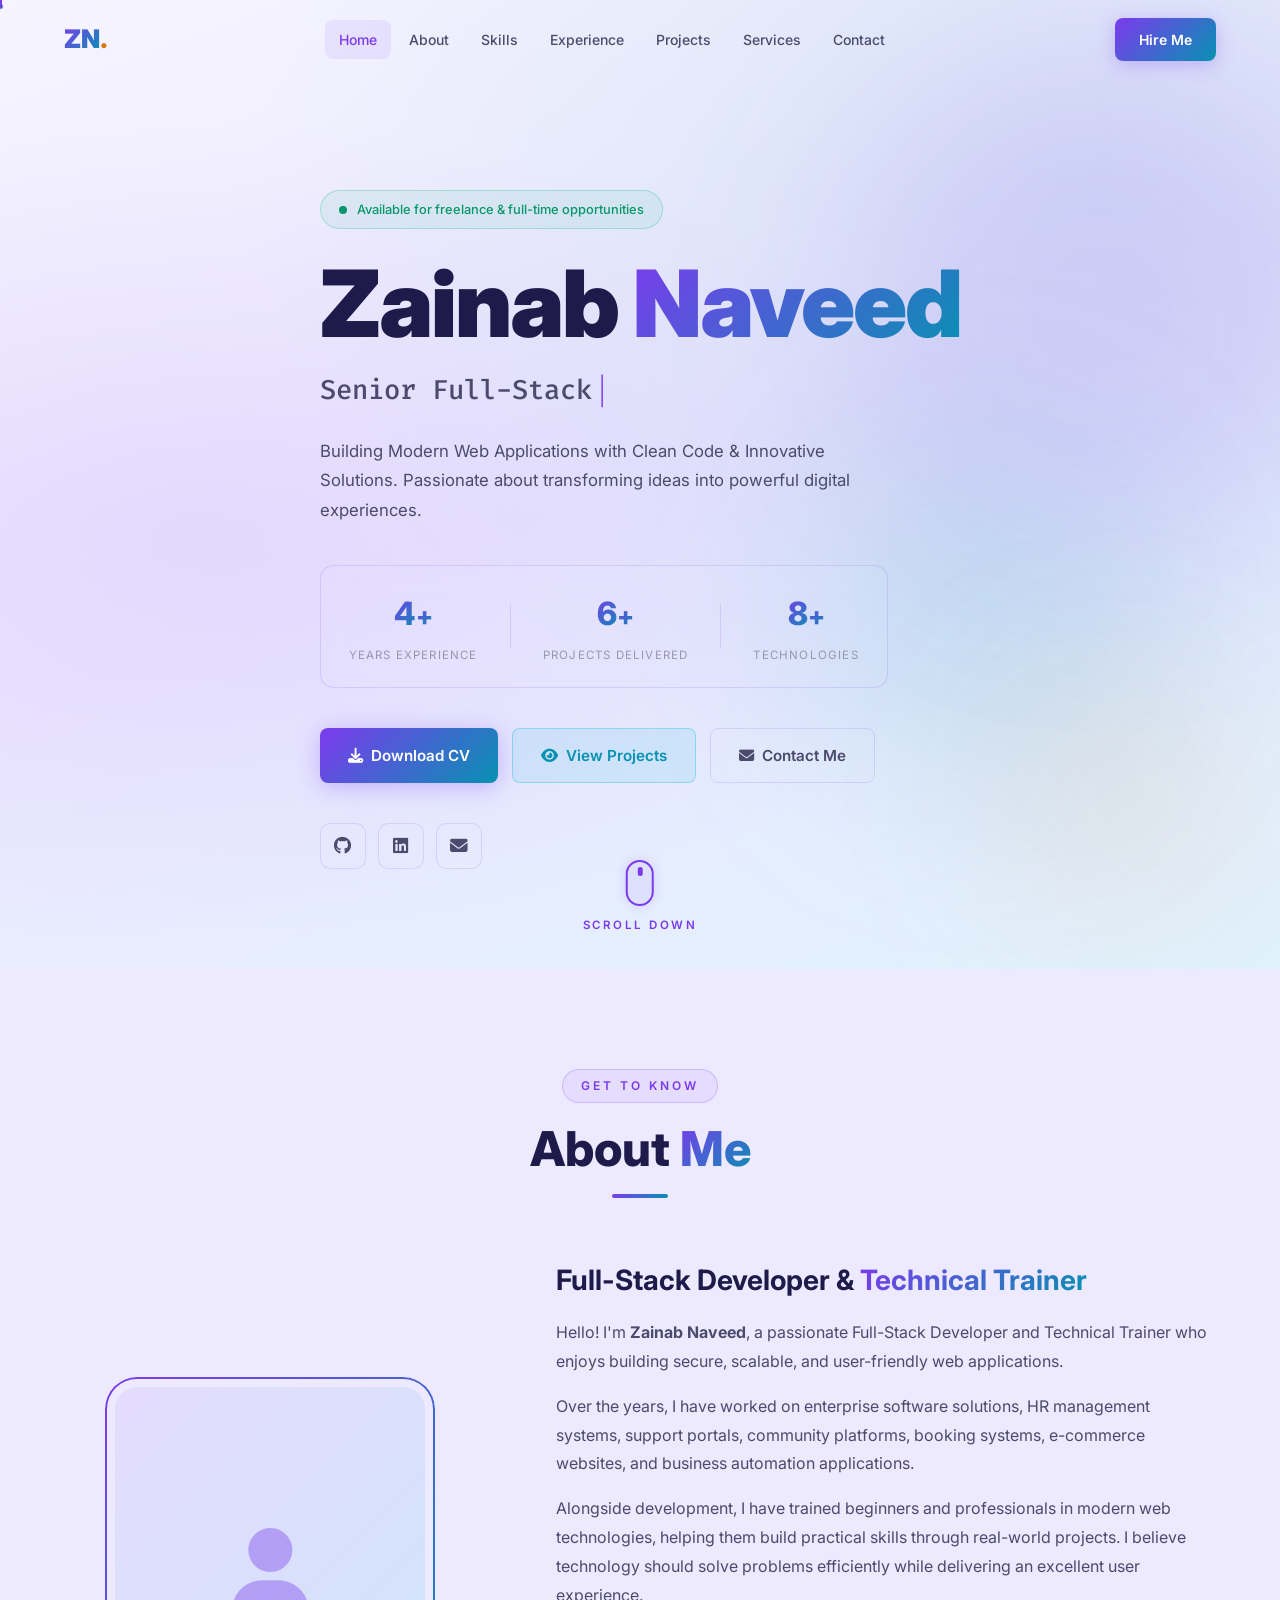
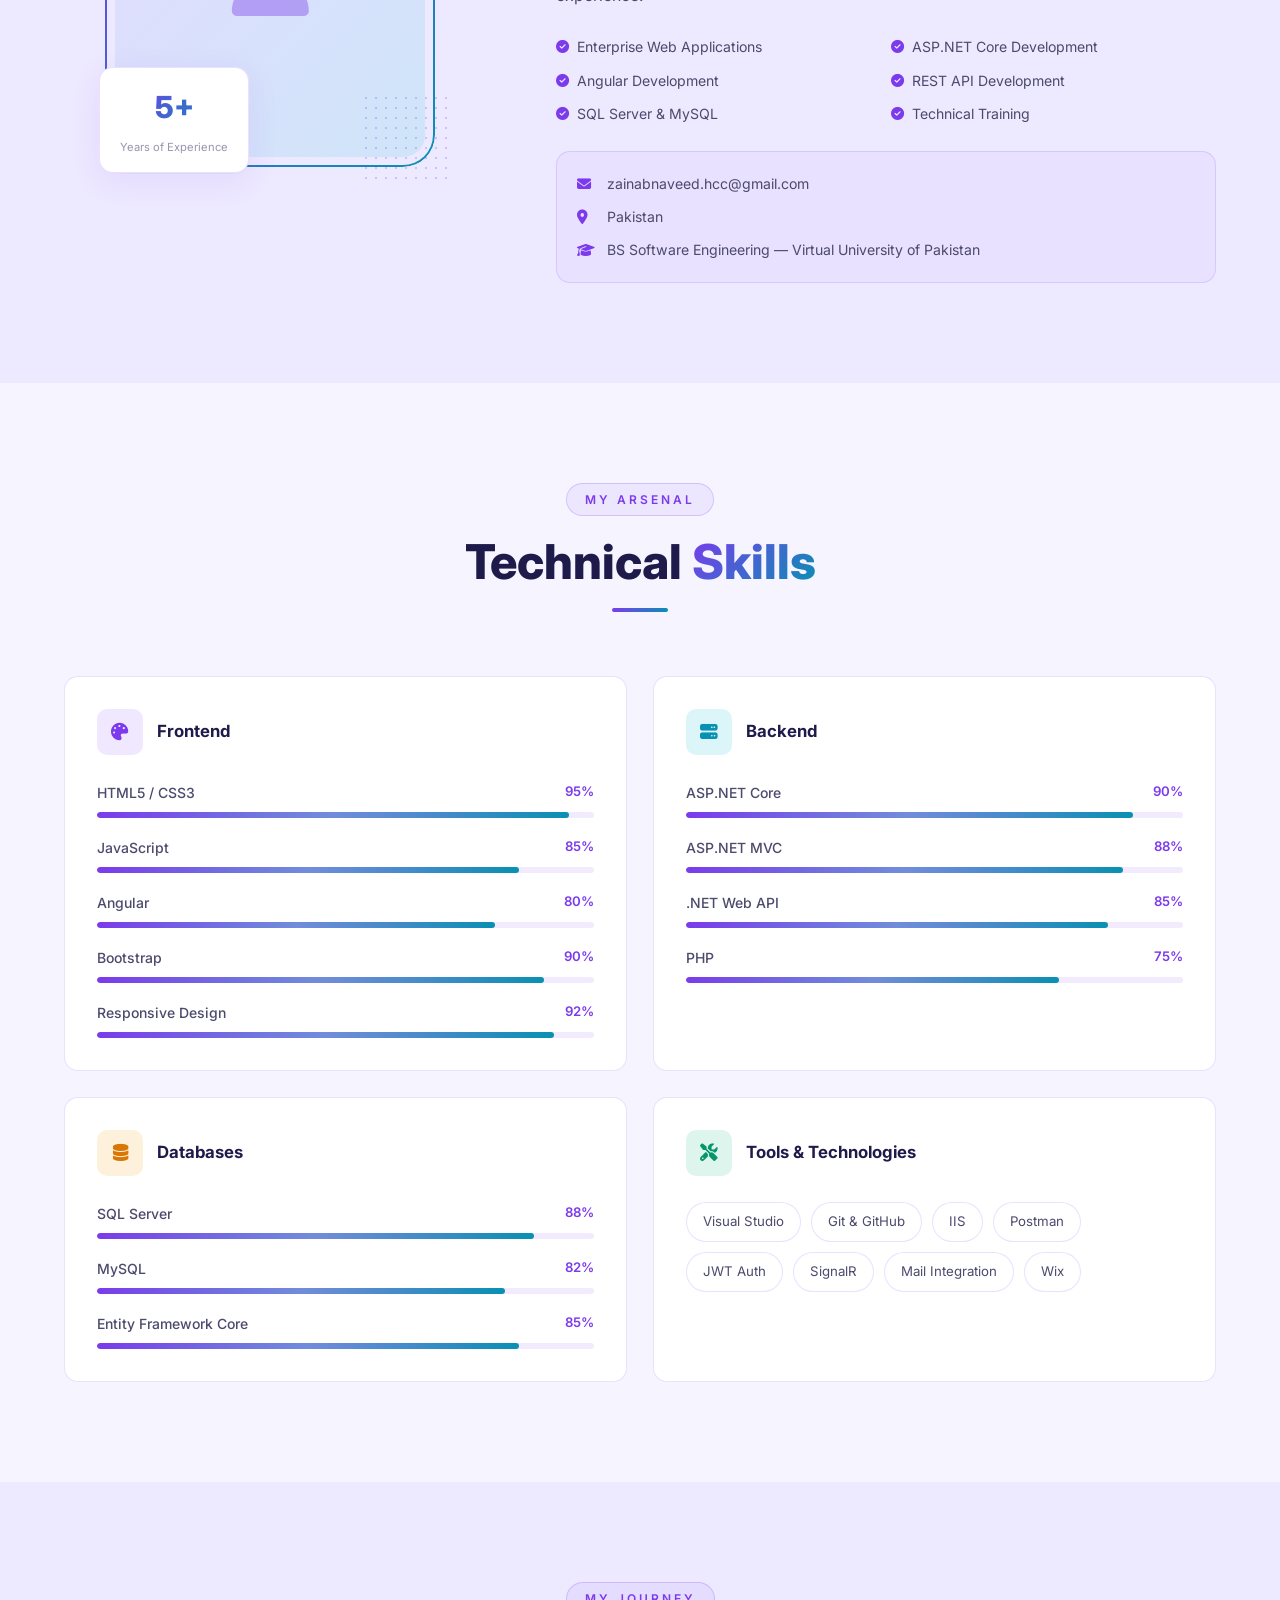
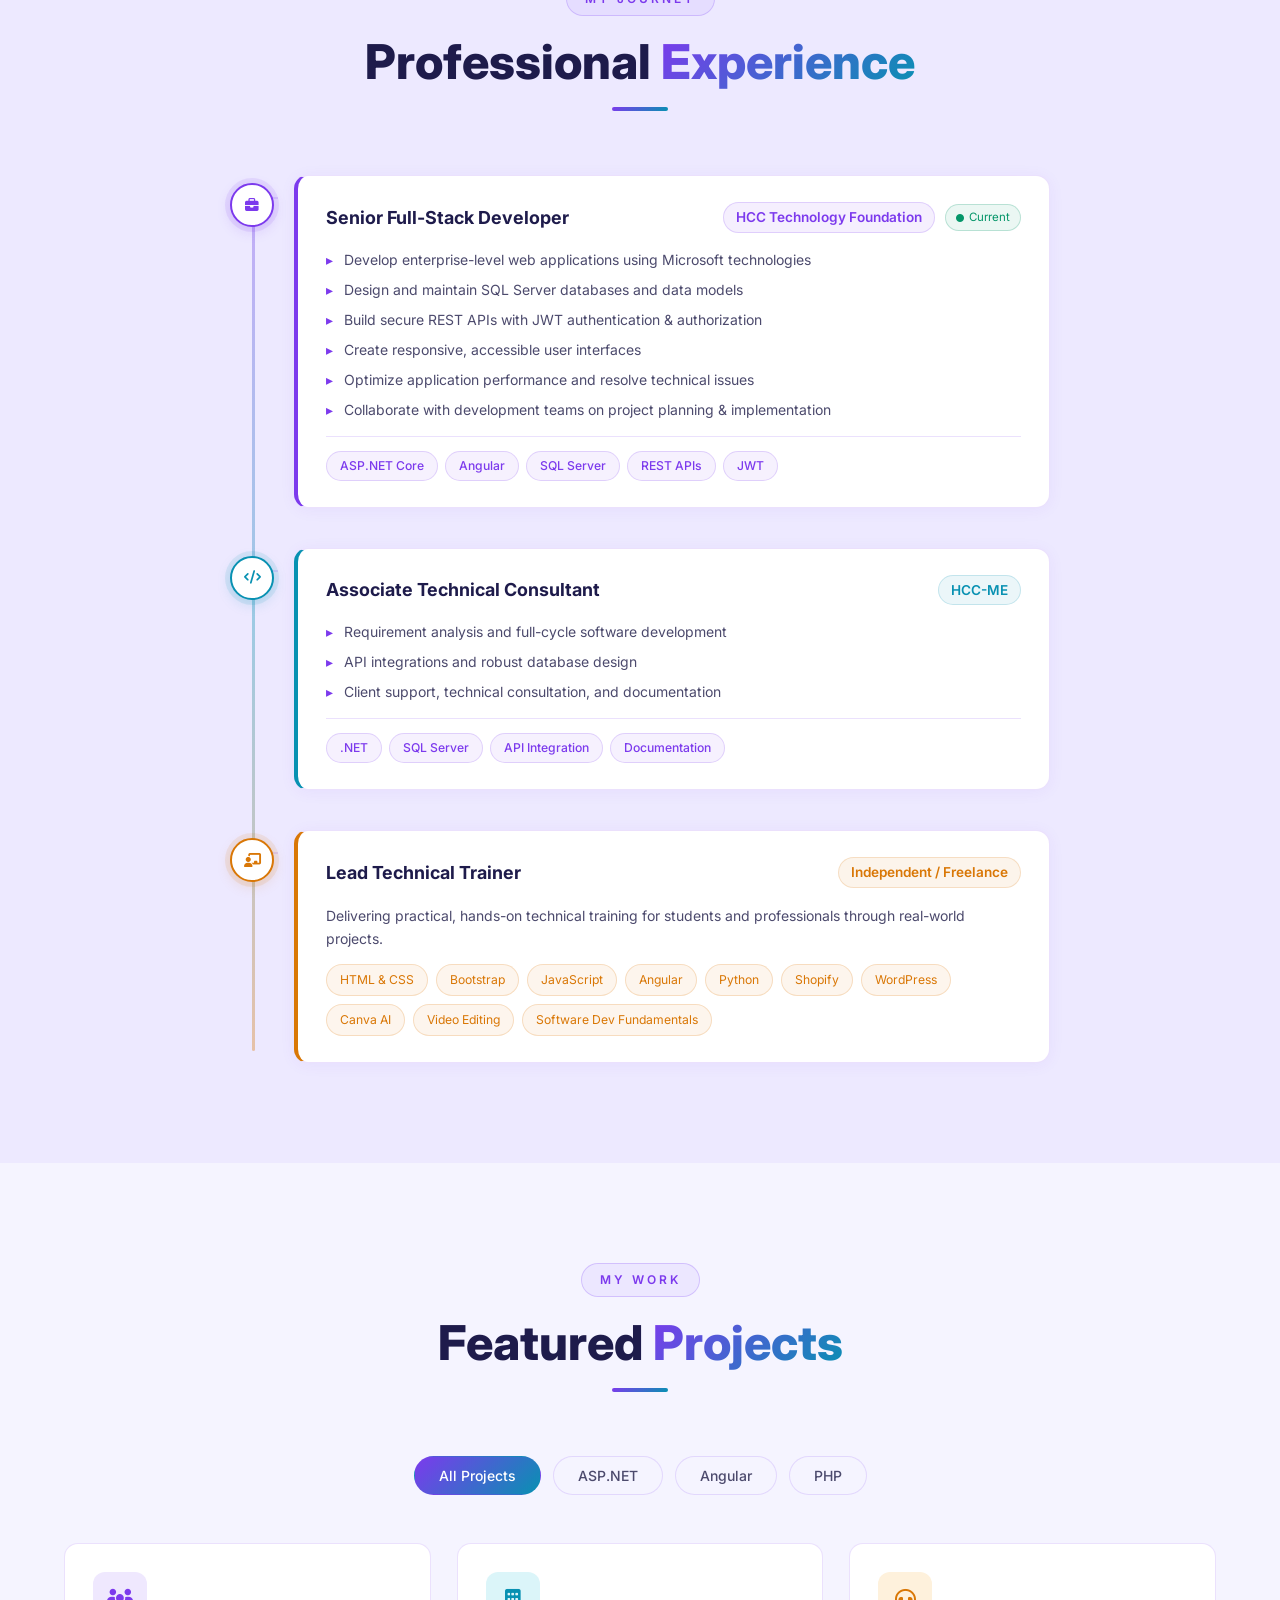
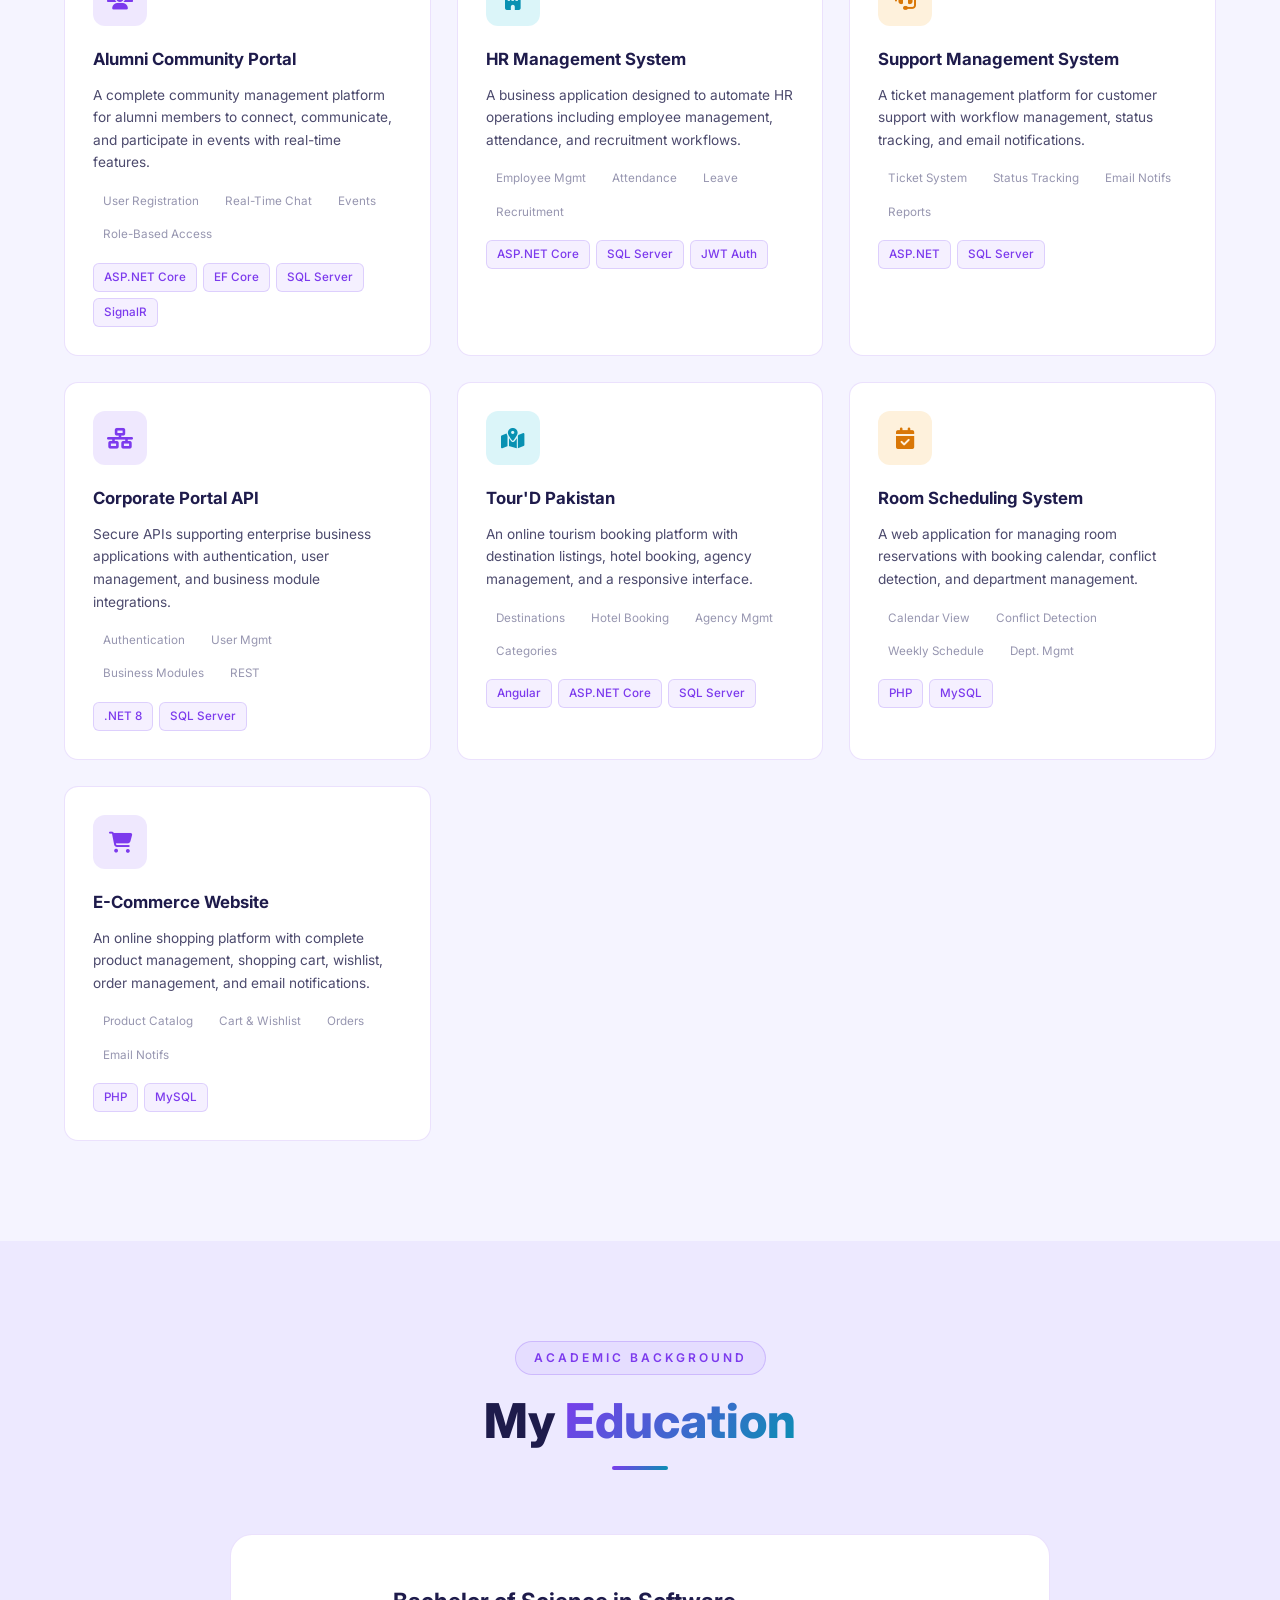
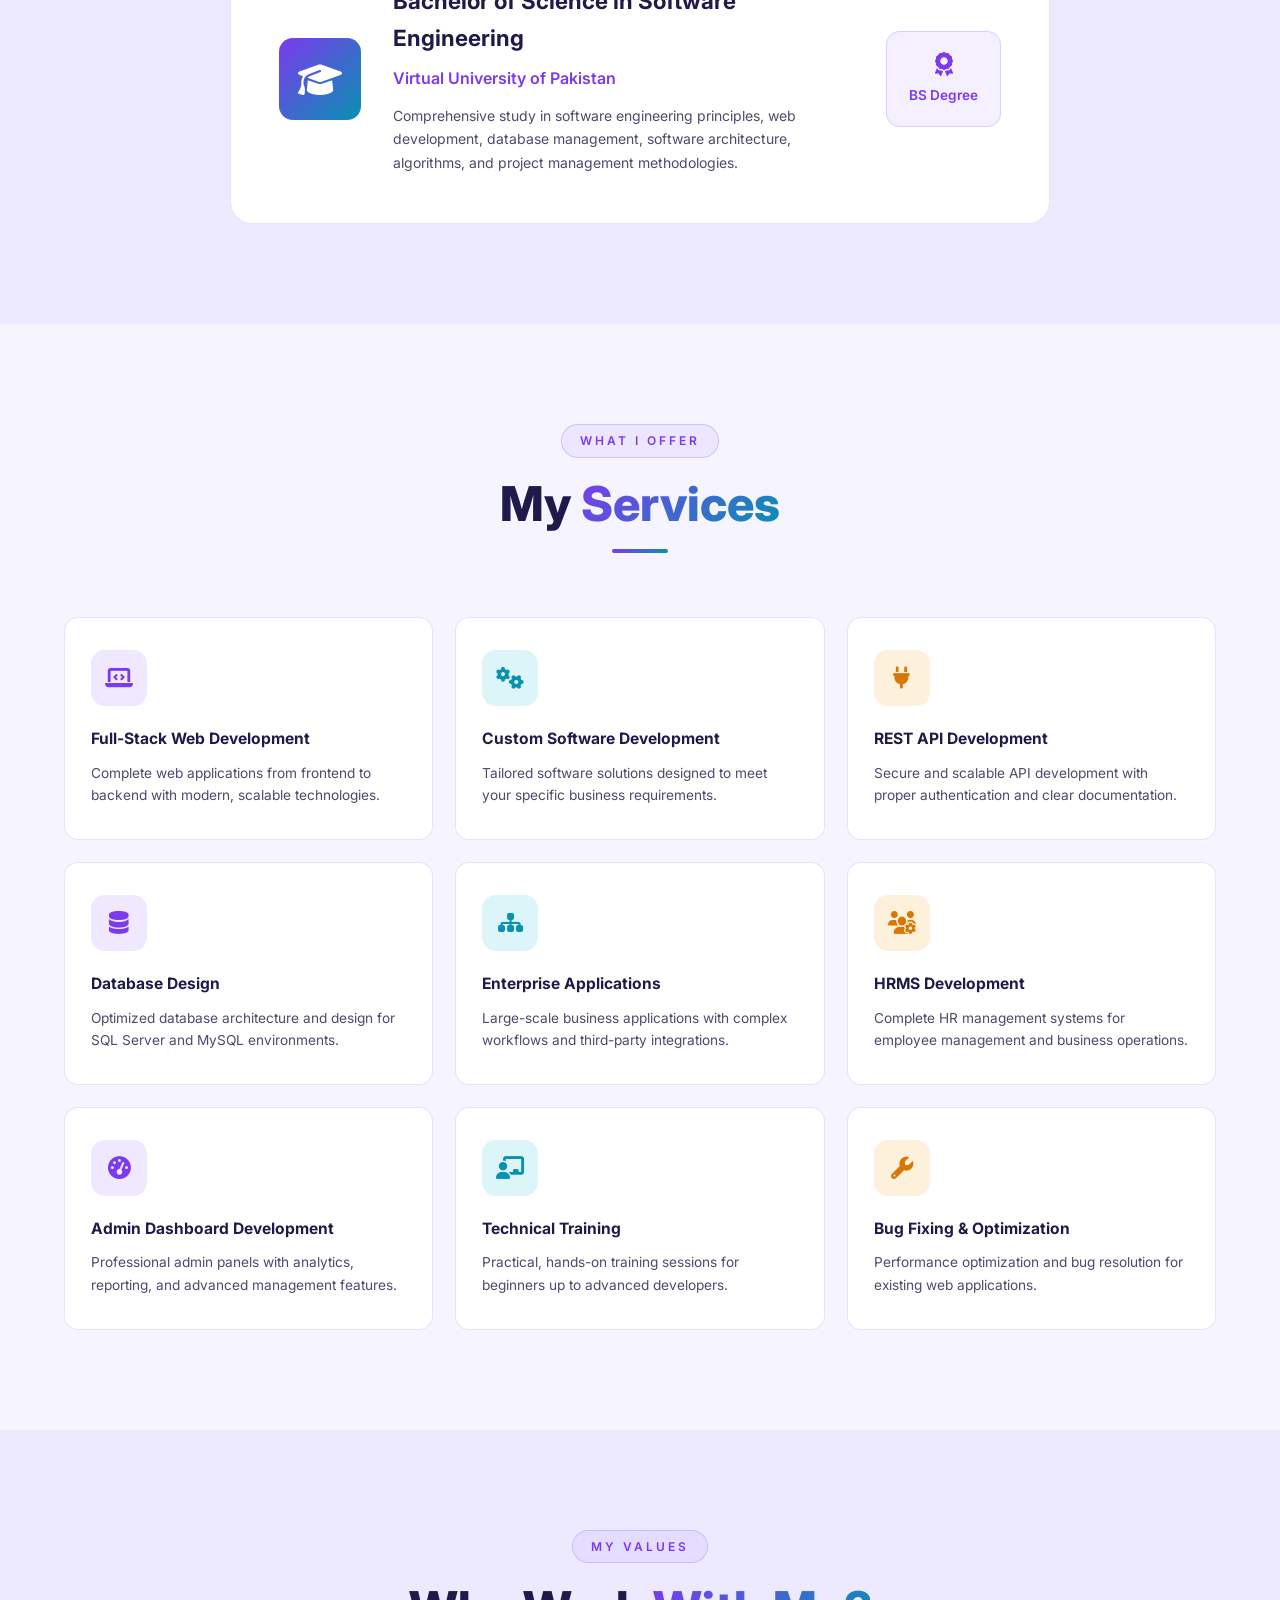
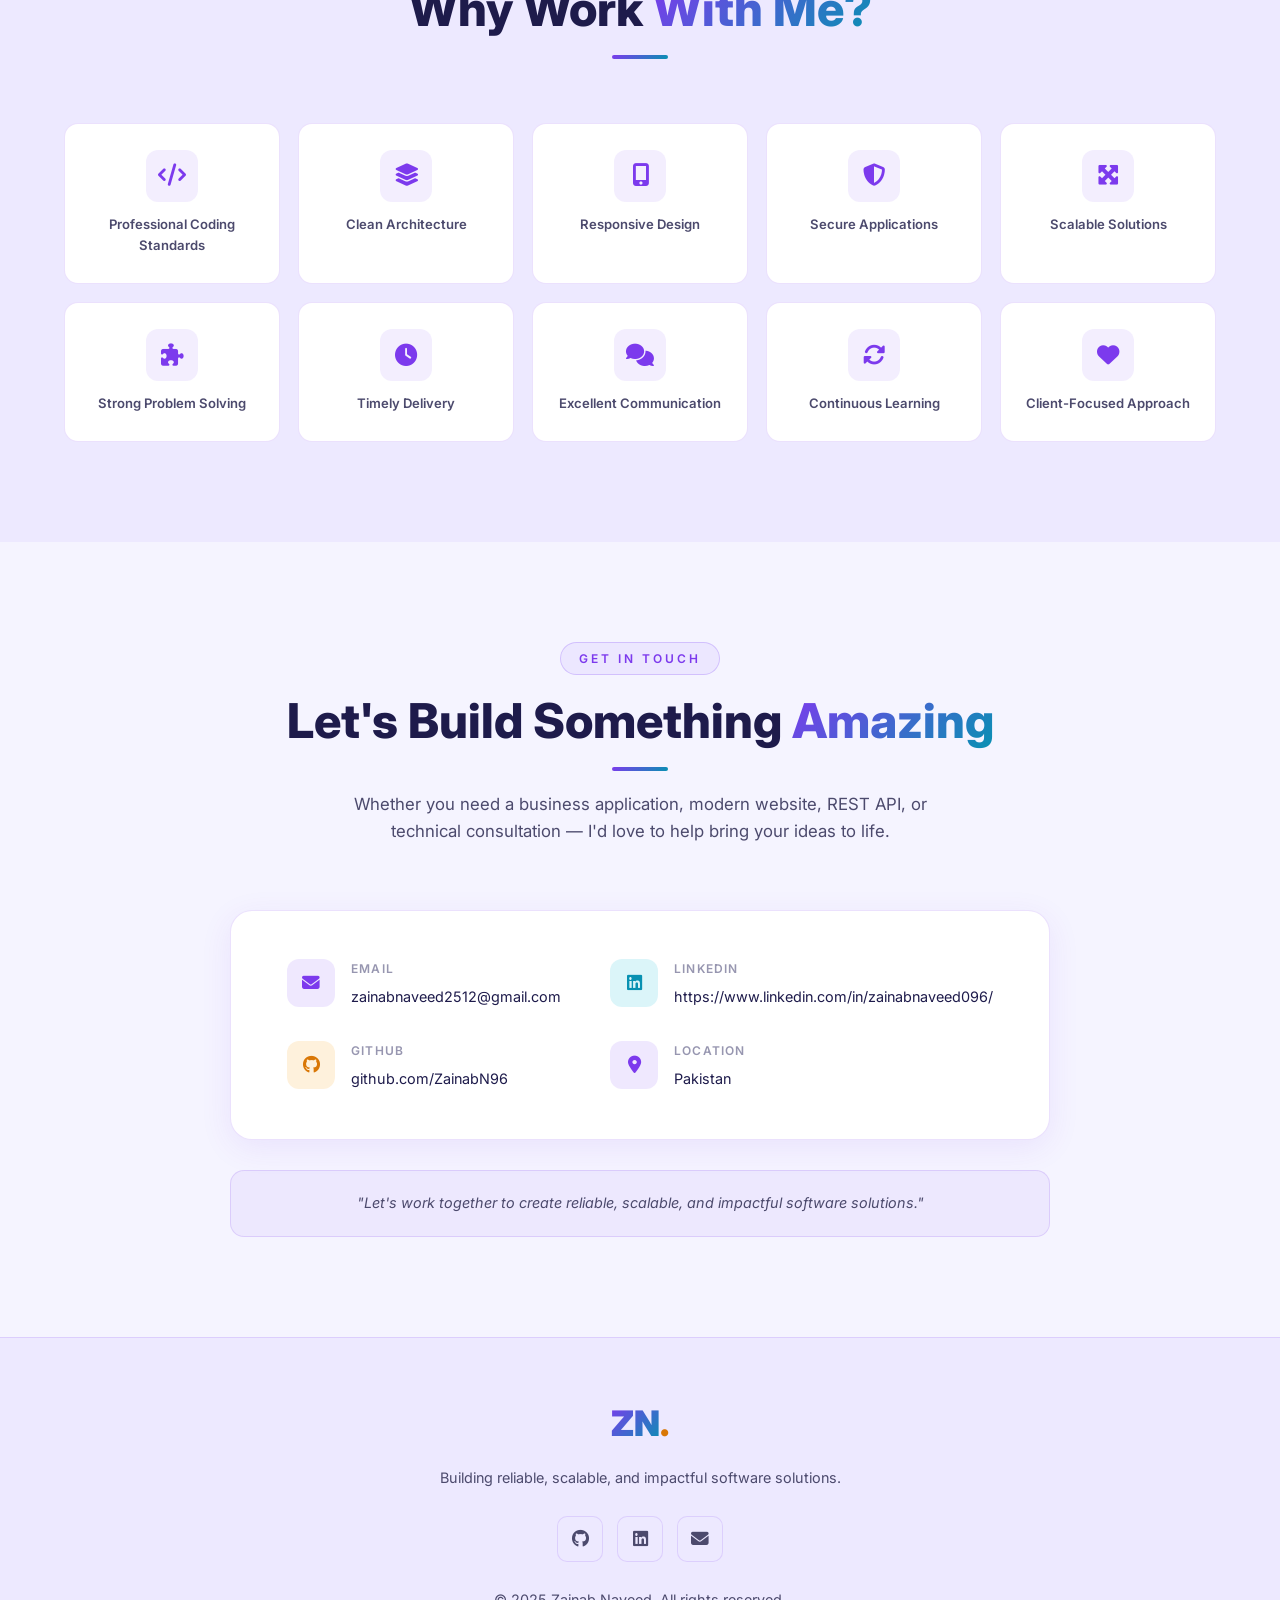
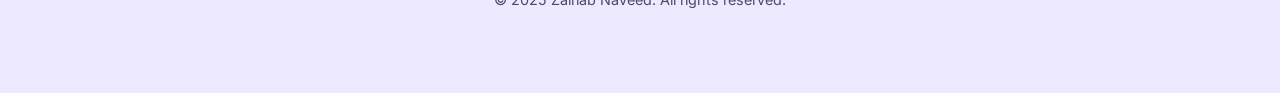
==== index.html @ 99fc2b70 "update info" ====
<!DOCTYPE html>
<html lang="en">
<head>
  <meta charset="UTF-8">
  <meta name="viewport" content="width=device-width, initial-scale=1.0">
  <title>Zainab Naveed | Full-Stack Developer & Technical Trainer</title>
  <link rel="stylesheet" href="https://cdnjs.cloudflare.com/ajax/libs/font-awesome/6.4.0/css/all.min.css">
  <link href="https://fonts.googleapis.com/css2?family=Inter:wght@300;400;500;600;700;800;900&family=Fira+Code:wght@400;500&display=swap" rel="stylesheet">
  <link rel="stylesheet" href="style.css">
</head>
<body>

  <!-- ===================== NAVBAR ===================== -->
  <nav class="navbar" id="navbar">
    <div class="container">
      <a href="#home" class="nav-logo">
        <span class="logo-text">ZN</span><span class="logo-dot">.</span>
      </a>
      <div class="nav-menu" id="navMenu">
        <a href="#home"       class="nav-link active">Home</a>
        <a href="#about"      class="nav-link">About</a>
        <a href="#skills"     class="nav-link">Skills</a>
        <a href="#experience" class="nav-link">Experience</a>
        <a href="#projects"   class="nav-link">Projects</a>
        <a href="#services"   class="nav-link">Services</a>
        <a href="#contact"    class="nav-link">Contact</a>
      </div>
      <div class="nav-actions">
        <a href="#contact" class="btn-hire">Hire Me</a>
        <button class="hamburger" id="hamburger" aria-label="Toggle menu">
          <span></span><span></span><span></span>
        </button>
      </div>
    </div>
  </nav>

  <!-- ===================== HERO ===================== -->
  <section class="hero" id="home">
    <canvas id="particles"></canvas>
    <div class="hero-shapes">
      <div class="shape shape-1"></div>
      <div class="shape shape-2"></div>
      <div class="shape shape-3"></div>
    </div>
    <div class="hero-content container">
      <div class="hero-badge animate-fade-up">
        <span class="badge-dot"></span>
        Available for freelance &amp; full-time opportunities
      </div>
      <h1 class="hero-name animate-fade-up delay-1">
        Zainab <span class="gradient-text">Naveed</span>
      </h1>
      <div class="hero-title animate-fade-up delay-2">
        <span id="typedText"></span><span class="cursor">|</span>
      </div>
      <p class="hero-description animate-fade-up delay-3">
        Building Modern Web Applications with Clean Code &amp; Innovative Solutions. Passionate about transforming ideas into powerful digital experiences.
      </p>
      <div class="hero-stats animate-fade-up delay-4">
        <div class="stat-item">
          <span class="stat-number" data-count="5">0</span><span class="stat-suffix">+</span>
          <span class="stat-label">Years Experience</span>
        </div>
        <div class="stat-divider"></div>
        <div class="stat-item">
          <span class="stat-number" data-count="7">0</span><span class="stat-suffix">+</span>
          <span class="stat-label">Projects Delivered</span>
        </div>
        <div class="stat-divider"></div>
        <div class="stat-item">
          <span class="stat-number" data-count="10">0</span><span class="stat-suffix">+</span>
          <span class="stat-label">Technologies</span>
        </div>
      </div>
      <div class="hero-buttons animate-fade-up delay-5">
        <a href="#" class="btn-primary"><i class="fas fa-download"></i> Download CV</a>
        <a href="#projects" class="btn-secondary"><i class="fas fa-eye"></i> View Projects</a>
        <a href="#contact" class="btn-outline"><i class="fas fa-envelope"></i> Contact Me</a>
      </div>
      <div class="hero-socials animate-fade-up delay-6">
        <a href="https://github.com/ZainabN96" class="social-link" target="_blank" title="GitHub"><i class="fab fa-github"></i></a>
        <a href="https://linkedin.com/in/zainabnaveed" class="social-link" target="_blank" title="LinkedIn"><i class="fab fa-linkedin"></i></a>
        <a href="mailto:zainabnaveed.hcc@gmail.com" class="social-link" title="Email"><i class="fas fa-envelope"></i></a>
      </div>
    </div>
    <div class="hero-scroll">
      <a href="#about">
        <div class="scroll-indicator"><div class="scroll-ball"></div></div>
        <span>Scroll Down</span>
      </a>
    </div>
  </section>

  <!-- ===================== ABOUT ===================== -->
  <section class="about" id="about">
    <div class="container">
      <div class="section-header">
        <span class="section-tag">Get To Know</span>
        <h2 class="section-title">About <span class="gradient-text">Me</span></h2>
        <div class="section-line"></div>
      </div>
      <div class="about-content">
        <div class="about-image reveal-left">
          <div class="image-wrapper">
            <div class="profile-placeholder"><i class="fas fa-user"></i></div>
            <div class="image-border"></div>
            <div class="image-dots"></div>
            <div class="experience-badge">
              <span class="exp-number">5+</span>
              <span class="exp-text">Years of Experience</span>
            </div>
          </div>
        </div>
        <div class="about-text reveal-right">
          <h3>Full-Stack Developer &amp; <span class="gradient-text">Technical Trainer</span></h3>
          <p>Hello! I'm <strong>Zainab Naveed</strong>, a passionate Full-Stack Developer and Technical Trainer who enjoys building secure, scalable, and user-friendly web applications.</p>
          <p>Over the years, I have worked on enterprise software solutions, HR management systems, support portals, community platforms, booking systems, e-commerce websites, and business automation applications.</p>
          <p>Alongside development, I have trained beginners and professionals in modern web technologies, helping them build practical skills through real-world projects. I believe technology should solve problems efficiently while delivering an excellent user experience.</p>
          <div class="about-highlights">
            <div class="highlight-item"><i class="fas fa-check-circle"></i><span>Enterprise Web Applications</span></div>
            <div class="highlight-item"><i class="fas fa-check-circle"></i><span>ASP.NET Core Development</span></div>
            <div class="highlight-item"><i class="fas fa-check-circle"></i><span>Angular Development</span></div>
            <div class="highlight-item"><i class="fas fa-check-circle"></i><span>REST API Development</span></div>
            <div class="highlight-item"><i class="fas fa-check-circle"></i><span>SQL Server &amp; MySQL</span></div>
            <div class="highlight-item"><i class="fas fa-check-circle"></i><span>Technical Training</span></div>
          </div>
          <div class="about-info">
            <div class="info-item"><i class="fas fa-envelope"></i><span>zainabnaveed.hcc@gmail.com</span></div>
            <div class="info-item"><i class="fas fa-map-marker-alt"></i><span>Pakistan</span></div>
            <div class="info-item"><i class="fas fa-graduation-cap"></i><span>BS Software Engineering — Virtual University of Pakistan</span></div>
          </div>
        </div>
      </div>
    </div>
  </section>

  <!-- ===================== SKILLS ===================== -->
  <section class="skills" id="skills">
    <div class="container">
      <div class="section-header">
        <span class="section-tag">My Arsenal</span>
        <h2 class="section-title">Technical <span class="gradient-text">Skills</span></h2>
        <div class="section-line"></div>
      </div>
      <div class="skills-grid">

        <div class="skill-category reveal-up">
          <div class="category-header">
            <div class="category-icon"><i class="fas fa-palette"></i></div>
            <h3>Frontend</h3>
          </div>
          <div class="skill-items">
            <div class="skill-item">
              <div class="skill-info"><span class="skill-name">HTML5 / CSS3</span><span class="skill-percent">95%</span></div>
              <div class="skill-bar"><div class="skill-fill" data-width="95"></div></div>
            </div>
            <div class="skill-item">
              <div class="skill-info"><span class="skill-name">JavaScript</span><span class="skill-percent">85%</span></div>
              <div class="skill-bar"><div class="skill-fill" data-width="85"></div></div>
            </div>
            <div class="skill-item">
              <div class="skill-info"><span class="skill-name">Angular</span><span class="skill-percent">80%</span></div>
              <div class="skill-bar"><div class="skill-fill" data-width="80"></div></div>
            </div>
            <div class="skill-item">
              <div class="skill-info"><span class="skill-name">Bootstrap</span><span class="skill-percent">90%</span></div>
              <div class="skill-bar"><div class="skill-fill" data-width="90"></div></div>
            </div>
            <div class="skill-item">
              <div class="skill-info"><span class="skill-name">Responsive Design</span><span class="skill-percent">92%</span></div>
              <div class="skill-bar"><div class="skill-fill" data-width="92"></div></div>
            </div>
          </div>
        </div>

        <div class="skill-category reveal-up delay-1">
          <div class="category-header">
            <div class="category-icon backend"><i class="fas fa-server"></i></div>
            <h3>Backend</h3>
          </div>
          <div class="skill-items">
            <div class="skill-item">
              <div class="skill-info"><span class="skill-name">ASP.NET Core</span><span class="skill-percent">90%</span></div>
              <div class="skill-bar"><div class="skill-fill" data-width="90"></div></div>
            </div>
            <div class="skill-item">
              <div class="skill-info"><span class="skill-name">ASP.NET MVC</span><span class="skill-percent">88%</span></div>
              <div class="skill-bar"><div class="skill-fill" data-width="88"></div></div>
            </div>
            <div class="skill-item">
              <div class="skill-info"><span class="skill-name">.NET Web API</span><span class="skill-percent">85%</span></div>
              <div class="skill-bar"><div class="skill-fill" data-width="85"></div></div>
            </div>
            <div class="skill-item">
              <div class="skill-info"><span class="skill-name">PHP</span><span class="skill-percent">75%</span></div>
              <div class="skill-bar"><div class="skill-fill" data-width="75"></div></div>
            </div>
          </div>
        </div>

        <div class="skill-category reveal-up delay-2">
          <div class="category-header">
            <div class="category-icon database"><i class="fas fa-database"></i></div>
            <h3>Databases</h3>
          </div>
          <div class="skill-items">
            <div class="skill-item">
              <div class="skill-info"><span class="skill-name">SQL Server</span><span class="skill-percent">88%</span></div>
              <div class="skill-bar"><div class="skill-fill" data-width="88"></div></div>
            </div>
            <div class="skill-item">
              <div class="skill-info"><span class="skill-name">MySQL</span><span class="skill-percent">82%</span></div>
              <div class="skill-bar"><div class="skill-fill" data-width="82"></div></div>
            </div>
            <div class="skill-item">
              <div class="skill-info"><span class="skill-name">Entity Framework Core</span><span class="skill-percent">85%</span></div>
              <div class="skill-bar"><div class="skill-fill" data-width="85"></div></div>
            </div>
          </div>
        </div>

        <div class="skill-category reveal-up delay-3">
          <div class="category-header">
            <div class="category-icon tools"><i class="fas fa-tools"></i></div>
            <h3>Tools &amp; Technologies</h3>
          </div>
          <div class="skill-tags">
            <span class="skill-tag">Visual Studio</span>
            <span class="skill-tag">Git &amp; GitHub</span>
            <span class="skill-tag">IIS</span>
            <span class="skill-tag">Postman</span>
            <span class="skill-tag">JWT Auth</span>
            <span class="skill-tag">SignalR</span>
            <span class="skill-tag">Mail Integration</span>
            <span class="skill-tag">Wix</span>
          </div>
        </div>

      </div>
    </div>
  </section>

  <!-- ===================== EXPERIENCE ===================== -->
  <section class="experience" id="experience">
    <div class="container">
      <div class="section-header">
        <span class="section-tag">My Journey</span>
        <h2 class="section-title">Professional <span class="gradient-text">Experience</span></h2>
        <div class="section-line"></div>
      </div>
      <div class="timeline">

        <div class="timeline-item reveal-up">
          <div class="timeline-dot"><i class="fas fa-briefcase"></i></div>
          <div class="timeline-content">
            <div class="timeline-header">
              <h3>Senior Full-Stack Developer</h3>
              <span class="timeline-company">HCC Technology Foundation</span>
              <span class="timeline-period"><i class="fas fa-circle"></i> Current</span>
            </div>
            <ul class="timeline-list">
              <li>Develop enterprise-level web applications using Microsoft technologies</li>
              <li>Design and maintain SQL Server databases and data models</li>
              <li>Build secure REST APIs with JWT authentication &amp; authorization</li>
              <li>Create responsive, accessible user interfaces</li>
              <li>Optimize application performance and resolve technical issues</li>
              <li>Collaborate with development teams on project planning &amp; implementation</li>
            </ul>
            <div class="timeline-tech">
              <span>ASP.NET Core</span><span>Angular</span><span>SQL Server</span><span>REST APIs</span><span>JWT</span>
            </div>
          </div>
        </div>

        <div class="timeline-item reveal-up delay-1">
          <div class="timeline-dot secondary"><i class="fas fa-code"></i></div>
          <div class="timeline-content">
            <div class="timeline-header">
              <h3>Associate Technical Consultant</h3>
              <span class="timeline-company">HCC-ME</span>
            </div>
            <ul class="timeline-list">
              <li>Requirement analysis and full-cycle software development</li>
              <li>API integrations and robust database design</li>
              <li>Client support, technical consultation, and documentation</li>
            </ul>
            <div class="timeline-tech">
              <span>.NET</span><span>SQL Server</span><span>API Integration</span><span>Documentation</span>
            </div>
          </div>
        </div>

        <div class="timeline-item reveal-up delay-2">
          <div class="timeline-dot accent"><i class="fas fa-chalkboard-teacher"></i></div>
          <div class="timeline-content">
            <div class="timeline-header">
              <h3>Lead Technical Trainer</h3>
              <span class="timeline-company">Independent / Freelance</span>
            </div>
            <p>Delivering practical, hands-on technical training for students and professionals through real-world projects.</p>
            <div class="courses-grid">
              <span class="course-tag">HTML &amp; CSS</span>
              <span class="course-tag">Bootstrap</span>
              <span class="course-tag">JavaScript</span>
              <span class="course-tag">Angular</span>
              <span class="course-tag">Python</span>
              <span class="course-tag">Shopify</span>
              <span class="course-tag">WordPress</span>
              <span class="course-tag">Canva AI</span>
              <span class="course-tag">Video Editing</span>
              <span class="course-tag">Software Dev Fundamentals</span>
            </div>
          </div>
        </div>

      </div>
    </div>
  </section>

  <!-- ===================== PROJECTS ===================== -->
  <section class="projects" id="projects">
    <div class="container">
      <div class="section-header">
        <span class="section-tag">My Work</span>
        <h2 class="section-title">Featured <span class="gradient-text">Projects</span></h2>
        <div class="section-line"></div>
      </div>
      <div class="projects-filter">
        <button class="filter-btn active" data-filter="all">All Projects</button>
        <button class="filter-btn" data-filter="aspnet">ASP.NET</button>
        <button class="filter-btn" data-filter="angular">Angular</button>
        <button class="filter-btn" data-filter="php">PHP</button>
      </div>
      <div class="projects-grid">

        <div class="project-card reveal-up" data-category="aspnet">
          <div class="project-icon"><i class="fas fa-users"></i></div>
          <div class="project-content">
            <h3>Alumni Community Portal</h3>
            <p>A complete community management platform for alumni members to connect, communicate, and participate in events with real-time features.</p>
            <div class="project-features">
              <span>User Registration</span><span>Real-Time Chat</span><span>Events</span><span>Role-Based Access</span>
            </div>
            <div class="project-tech">
              <span class="tech-badge">ASP.NET Core</span>
              <span class="tech-badge">EF Core</span>
              <span class="tech-badge">SQL Server</span>
              <span class="tech-badge">SignalR</span>
            </div>
          </div>
          <div class="project-overlay">
            <div class="overlay-content">
              <h4>Alumni Community Portal</h4>
              <ul>
                <li>Member Approval System</li>
                <li>Posts &amp; Comments</li>
                <li>Email Verification</li>
                <li>Real-Time Notifications</li>
                <li>User Profiles &amp; RBAC</li>
              </ul>
            </div>
          </div>
        </div>

        <div class="project-card reveal-up delay-1" data-category="aspnet">
          <div class="project-icon secondary"><i class="fas fa-building"></i></div>
          <div class="project-content">
            <h3>HR Management System</h3>
            <p>A business application designed to automate HR operations including employee management, attendance, and recruitment workflows.</p>
            <div class="project-features">
              <span>Employee Mgmt</span><span>Attendance</span><span>Leave</span><span>Recruitment</span>
            </div>
            <div class="project-tech">
              <span class="tech-badge">ASP.NET Core</span>
              <span class="tech-badge">SQL Server</span>
              <span class="tech-badge">JWT Auth</span>
            </div>
          </div>
          <div class="project-overlay">
            <div class="overlay-content">
              <h4>HRMS Features</h4>
              <ul>
                <li>Approval Workflow Engine</li>
                <li>JWT Authentication</li>
                <li>Reporting &amp; Analytics</li>
                <li>Payroll Management</li>
              </ul>
            </div>
          </div>
        </div>

        <div class="project-card reveal-up delay-2" data-category="aspnet">
          <div class="project-icon accent"><i class="fas fa-headset"></i></div>
          <div class="project-content">
            <h3>Support Management System</h3>
            <p>A ticket management platform for customer support with workflow management, status tracking, and email notifications.</p>
            <div class="project-features">
              <span>Ticket System</span><span>Status Tracking</span><span>Email Notifs</span><span>Reports</span>
            </div>
            <div class="project-tech">
              <span class="tech-badge">ASP.NET</span>
              <span class="tech-badge">SQL Server</span>
            </div>
          </div>
        </div>

        <div class="project-card reveal-up" data-category="aspnet">
          <div class="project-icon"><i class="fas fa-network-wired"></i></div>
          <div class="project-content">
            <h3>Corporate Portal API</h3>
            <p>Secure APIs supporting enterprise business applications with authentication, user management, and business module integrations.</p>
            <div class="project-features">
              <span>Authentication</span><span>User Mgmt</span><span>Business Modules</span><span>REST</span>
            </div>
            <div class="project-tech">
              <span class="tech-badge">.NET 8</span>
              <span class="tech-badge">SQL Server</span>
            </div>
          </div>
        </div>

        <div class="project-card reveal-up delay-1" data-category="angular aspnet">
          <div class="project-icon secondary"><i class="fas fa-map-marked-alt"></i></div>
          <div class="project-content">
            <h3>Tour'D Pakistan</h3>
            <p>An online tourism booking platform with destination listings, hotel booking, agency management, and a responsive interface.</p>
            <div class="project-features">
              <span>Destinations</span><span>Hotel Booking</span><span>Agency Mgmt</span><span>Categories</span>
            </div>
            <div class="project-tech">
              <span class="tech-badge">Angular</span>
              <span class="tech-badge">ASP.NET Core</span>
              <span class="tech-badge">SQL Server</span>
            </div>
          </div>
          <div class="project-overlay">
            <div class="overlay-content">
              <h4>Tourism Platform</h4>
              <ul>
                <li>Full booking management</li>
                <li>Angular SPA frontend</li>
                <li>Responsive for all devices</li>
              </ul>
            </div>
          </div>
        </div>

        <div class="project-card reveal-up delay-2" data-category="php">
          <div class="project-icon accent"><i class="fas fa-calendar-check"></i></div>
          <div class="project-content">
            <h3>Room Scheduling System</h3>
            <p>A web application for managing room reservations with booking calendar, conflict detection, and department management.</p>
            <div class="project-features">
              <span>Calendar View</span><span>Conflict Detection</span><span>Weekly Schedule</span><span>Dept. Mgmt</span>
            </div>
            <div class="project-tech">
              <span class="tech-badge">PHP</span>
              <span class="tech-badge">MySQL</span>
            </div>
          </div>
        </div>

        <div class="project-card reveal-up" data-category="php">
          <div class="project-icon"><i class="fas fa-shopping-cart"></i></div>
          <div class="project-content">
            <h3>E-Commerce Website</h3>
            <p>An online shopping platform with complete product management, shopping cart, wishlist, order management, and email notifications.</p>
            <div class="project-features">
              <span>Product Catalog</span><span>Cart &amp; Wishlist</span><span>Orders</span><span>Email Notifs</span>
            </div>
            <div class="project-tech">
              <span class="tech-badge">PHP</span>
              <span class="tech-badge">MySQL</span>
            </div>
          </div>
        </div>

      </div>
    </div>
  </section>

  <!-- ===================== EDUCATION ===================== -->
  <section class="education" id="education">
    <div class="container">
      <div class="section-header">
        <span class="section-tag">Academic Background</span>
        <h2 class="section-title">My <span class="gradient-text">Education</span></h2>
        <div class="section-line"></div>
      </div>
      <div class="education-card reveal-up">
        <div class="edu-icon"><i class="fas fa-graduation-cap"></i></div>
        <div class="edu-content">
          <h3>Bachelor of Science in Software Engineering</h3>
          <span class="edu-institution">Virtual University of Pakistan</span>
          <p>Comprehensive study in software engineering principles, web development, database management, software architecture, algorithms, and project management methodologies.</p>
        </div>
        <div class="edu-badge">
          <i class="fas fa-award"></i>
          <span>BS Degree</span>
        </div>
      </div>
    </div>
  </section>

  <!-- ===================== SERVICES ===================== -->
  <section class="services" id="services">
    <div class="container">
      <div class="section-header">
        <span class="section-tag">What I Offer</span>
        <h2 class="section-title">My <span class="gradient-text">Services</span></h2>
        <div class="section-line"></div>
      </div>
      <div class="services-grid">
        <div class="service-card reveal-up">
          <div class="service-icon"><i class="fas fa-laptop-code"></i></div>
          <h3>Full-Stack Web Development</h3>
          <p>Complete web applications from frontend to backend with modern, scalable technologies.</p>
        </div>
        <div class="service-card reveal-up delay-1">
          <div class="service-icon secondary"><i class="fas fa-cogs"></i></div>
          <h3>Custom Software Development</h3>
          <p>Tailored software solutions designed to meet your specific business requirements.</p>
        </div>
        <div class="service-card reveal-up delay-2">
          <div class="service-icon accent"><i class="fas fa-plug"></i></div>
          <h3>REST API Development</h3>
          <p>Secure and scalable API development with proper authentication and clear documentation.</p>
        </div>
        <div class="service-card reveal-up">
          <div class="service-icon"><i class="fas fa-database"></i></div>
          <h3>Database Design</h3>
          <p>Optimized database architecture and design for SQL Server and MySQL environments.</p>
        </div>
        <div class="service-card reveal-up delay-1">
          <div class="service-icon secondary"><i class="fas fa-sitemap"></i></div>
          <h3>Enterprise Applications</h3>
          <p>Large-scale business applications with complex workflows and third-party integrations.</p>
        </div>
        <div class="service-card reveal-up delay-2">
          <div class="service-icon accent"><i class="fas fa-users-cog"></i></div>
          <h3>HRMS Development</h3>
          <p>Complete HR management systems for employee management and business operations.</p>
        </div>
        <div class="service-card reveal-up">
          <div class="service-icon"><i class="fas fa-tachometer-alt"></i></div>
          <h3>Admin Dashboard Development</h3>
          <p>Professional admin panels with analytics, reporting, and advanced management features.</p>
        </div>
        <div class="service-card reveal-up delay-1">
          <div class="service-icon secondary"><i class="fas fa-chalkboard-teacher"></i></div>
          <h3>Technical Training</h3>
          <p>Practical, hands-on training sessions for beginners up to advanced developers.</p>
        </div>
        <div class="service-card reveal-up delay-2">
          <div class="service-icon accent"><i class="fas fa-wrench"></i></div>
          <h3>Bug Fixing &amp; Optimization</h3>
          <p>Performance optimization and bug resolution for existing web applications.</p>
        </div>
      </div>
    </div>
  </section>

  <!-- ===================== WHY ME ===================== -->
  <section class="why-me">
    <div class="container">
      <div class="section-header">
        <span class="section-tag">My Values</span>
        <h2 class="section-title">Why Work <span class="gradient-text">With Me?</span></h2>
        <div class="section-line"></div>
      </div>
      <div class="why-grid">
        <div class="why-item reveal-up">          <i class="fas fa-code"></i><span>Professional Coding Standards</span></div>
        <div class="why-item reveal-up delay-1">  <i class="fas fa-layer-group"></i><span>Clean Architecture</span></div>
        <div class="why-item reveal-up delay-2">  <i class="fas fa-mobile-alt"></i><span>Responsive Design</span></div>
        <div class="why-item reveal-up">          <i class="fas fa-shield-alt"></i><span>Secure Applications</span></div>
        <div class="why-item reveal-up delay-1">  <i class="fas fa-expand-arrows-alt"></i><span>Scalable Solutions</span></div>
        <div class="why-item reveal-up delay-2">  <i class="fas fa-puzzle-piece"></i><span>Strong Problem Solving</span></div>
        <div class="why-item reveal-up">          <i class="fas fa-clock"></i><span>Timely Delivery</span></div>
        <div class="why-item reveal-up delay-1">  <i class="fas fa-comments"></i><span>Excellent Communication</span></div>
        <div class="why-item reveal-up delay-2">  <i class="fas fa-sync-alt"></i><span>Continuous Learning</span></div>
        <div class="why-item reveal-up">          <i class="fas fa-heart"></i><span>Client-Focused Approach</span></div>
      </div>
    </div>
  </section>

  <!-- ===================== CONTACT ===================== -->
  <section class="contact" id="contact">
    <div class="container">
      <div class="section-header">
        <span class="section-tag">Get In Touch</span>
        <h2 class="section-title">Let's Build Something <span class="gradient-text">Amazing</span></h2>
        <div class="section-line"></div>
        <p class="section-desc">Whether you need a business application, modern website, REST API, or technical consultation — I'd love to help bring your ideas to life.</p>
      </div>
      <div class="contact-wrapper">
        <div class="contact-info reveal-left">
          <div class="contact-card">
            <div class="contact-item">
              <div class="contact-icon"><i class="fas fa-envelope"></i></div>
              <div class="contact-details">
                <h4>Email</h4>
                <a href="mailto:zainabnaveed2512@gmail.com">zainabnaveed2512@gmail.com</a>
              </div>
            </div>
            <div class="contact-item">
              <div class="contact-icon secondary"><i class="fab fa-linkedin"></i></div>
              <div class="contact-details">
                <h4>LinkedIn</h4>
                <a href="https://www.linkedin.com/in/zainabnaveed096/" target="_blank">https://www.linkedin.com/in/zainabnaveed096/</a>
              </div>
            </div>
            <div class="contact-item">
              <div class="contact-icon accent"><i class="fab fa-github"></i></div>
              <div class="contact-details">
                <h4>GitHub</h4>
                <a href="https://github.com/ZainabN96" target="_blank">github.com/ZainabN96</a>
              </div>
            </div>
            <div class="contact-item">
              <div class="contact-icon"><i class="fas fa-map-marker-alt"></i></div>
              <div class="contact-details">
                <h4>Location</h4>
                <span>Pakistan</span>
              </div>
            </div>
          </div>
          <div class="contact-cta">
            <p>"Let's work together to create reliable, scalable, and impactful software solutions."</p>
          </div>
        </div>
      </div>
    </div>
  </section>

  <!-- ===================== FOOTER ===================== -->
  <footer class="footer">
    <div class="container">
      <div class="footer-content">
        <div class="footer-brand">
          <span class="logo-text">ZN</span><span class="logo-dot">.</span>
        </div>
        <p>Building reliable, scalable, and impactful software solutions.</p>
        <div class="footer-socials">
          <a href="https://github.com/ZainabN96" target="_blank" title="GitHub"><i class="fab fa-github"></i></a>
          <a href="https://www.linkedin.com/in/zainabnaveed096/" target="_blank" title="LinkedIn"><i class="fab fa-linkedin"></i></a>
          <a href="mailto:zainabnaveed2512@gmail.com" title="Email"><i class="fas fa-envelope"></i></a>
        </div>
        <p class="footer-copy">&copy; 2025 Zainab Naveed. All rights reserved.</p>
      </div>
    </div>
  </footer>

  <script src="script.js"></script>
</body>
</html>
---- style.css ----
/* ===================================================
   ROOT VARIABLES & RESET
=================================================== */
:root {
  --bg-primary:    #f5f4ff;
  --bg-secondary:  #ede9ff;
  --bg-card:       #ffffff;
  --bg-card-hover: #f8f6ff;
  --color-primary:       #7c3aed;
  --color-primary-rgb:   124, 58, 237;
  --color-secondary:     #0891b2;
  --color-secondary-rgb: 8, 145, 178;
  --color-accent:        #d97706;
  --color-accent-rgb:    217, 119, 6;
  --color-success:       #059669;
  --text-primary:   #1e1b4b;
  --text-secondary: #4c4a6d;
  --text-muted:     #9796b0;
  --border-color:   rgba(124, 58, 237, 0.15);
  --gradient-primary: linear-gradient(135deg, #7c3aed 0%, #0891b2 100%);
  --shadow-primary: 0 0 40px rgba(124, 58, 237, 0.14);
  --shadow-card:    0 8px 32px rgba(124, 58, 237, 0.09);
  --transition:     all 0.35s cubic-bezier(0.4, 0, 0.2, 1);
  --radius:         14px;
  --radius-sm:      8px;
  --radius-lg:      22px;
}

*, *::before, *::after { margin: 0; padding: 0; box-sizing: border-box; }

html { scroll-behavior: smooth; font-size: 16px; }

body {
  font-family: 'Inter', sans-serif;
  background: var(--bg-primary);
  color: var(--text-primary);
  line-height: 1.65;
  overflow-x: hidden;
}

a { text-decoration: none; color: inherit; }
ul { list-style: none; }
img { max-width: 100%; }

.container { max-width: 1200px; margin: 0 auto; padding: 0 24px; }

/* ===================================================
   UTILITIES
=================================================== */
.gradient-text {
  background: var(--gradient-primary);
  -webkit-background-clip: text;
  -webkit-text-fill-color: transparent;
  background-clip: text;
}

section { padding: 100px 0; }

.section-header { text-align: center; margin-bottom: 64px; }

.section-tag {
  display: inline-block;
  font-size: 0.75rem;
  font-weight: 600;
  letter-spacing: 3px;
  text-transform: uppercase;
  color: var(--color-primary);
  background: rgba(139, 92, 246, 0.08);
  border: 1px solid rgba(139, 92, 246, 0.28);
  padding: 6px 18px;
  border-radius: 100px;
  margin-bottom: 18px;
}

.section-title {
  font-size: clamp(2rem, 4.5vw, 3rem);
  font-weight: 800;
  line-height: 1.15;
  margin-bottom: 18px;
}

.section-line {
  width: 56px; height: 4px;
  background: var(--gradient-primary);
  margin: 0 auto;
  border-radius: 2px;
}

.section-desc {
  max-width: 580px;
  margin: 20px auto 0;
  color: var(--text-secondary);
  font-size: 1.05rem;
}

/* ===================================================
   SCROLL REVEAL ANIMATIONS
=================================================== */
.reveal-up, .reveal-left, .reveal-right {
  opacity: 0;
  transition: opacity 0.75s ease, transform 0.75s ease;
}
.reveal-up    { transform: translateY(48px); }
.reveal-left  { transform: translateX(-48px); }
.reveal-right { transform: translateX(48px); }
.reveal-up.visible, .reveal-left.visible, .reveal-right.visible {
  opacity: 1; transform: translate(0);
}
.delay-1 { transition-delay: 0.12s; }
.delay-2 { transition-delay: 0.24s; }
.delay-3 { transition-delay: 0.36s; }
.delay-4 { transition-delay: 0.48s; }
.delay-5 { transition-delay: 0.60s; }
.delay-6 { transition-delay: 0.72s; }

/* Hero entrance animations */
.animate-fade-up {
  opacity: 0;
  transform: translateY(28px);
  animation: fadeUp 0.8s ease forwards;
}
.animate-fade-up.delay-1 { animation-delay: 0.20s; }
.animate-fade-up.delay-2 { animation-delay: 0.40s; }
.animate-fade-up.delay-3 { animation-delay: 0.60s; }
.animate-fade-up.delay-4 { animation-delay: 0.80s; }
.animate-fade-up.delay-5 { animation-delay: 1.00s; }
.animate-fade-up.delay-6 { animation-delay: 1.20s; }

@keyframes fadeUp {
  to { opacity: 1; transform: translateY(0); }
}

/* ===================================================
   SCROLLBAR
=================================================== */
::-webkit-scrollbar { width: 5px; }
::-webkit-scrollbar-track { background: #ede9ff; }
::-webkit-scrollbar-thumb { background: var(--color-primary); border-radius: 3px; }
::selection { background: rgba(139, 92, 246, 0.3); color: white; }

/* ===================================================
   NAVBAR
=================================================== */
.navbar {
  position: fixed; top: 0; left: 0; right: 0;
  z-index: 1000; padding: 18px 0;
  transition: var(--transition);
}
.navbar.scrolled {
  background: rgba(245, 244, 255, 0.92);
  backdrop-filter: blur(22px);
  -webkit-backdrop-filter: blur(22px);
  border-bottom: 1px solid var(--border-color);
  padding: 12px 0;
  box-shadow: 0 4px 24px rgba(124, 58, 237, 0.10);
}
.navbar .container { display: flex; align-items: center; justify-content: space-between; }

.nav-logo { font-size: 1.6rem; font-weight: 900; cursor: pointer; }
.logo-text {
  background: var(--gradient-primary);
  -webkit-background-clip: text; -webkit-text-fill-color: transparent; background-clip: text;
}
.logo-dot { color: var(--color-accent); -webkit-text-fill-color: var(--color-accent); }

.nav-menu { display: flex; gap: 4px; align-items: center; }

.nav-link {
  font-size: 0.875rem; font-weight: 500;
  color: var(--text-secondary);
  padding: 8px 14px; border-radius: 8px;
  transition: var(--transition);
}
.nav-link:hover, .nav-link.active {
  color: var(--text-primary);
  background: rgba(139, 92, 246, 0.1);
}
.nav-link.active { color: var(--color-primary); }

.nav-actions { display: flex; align-items: center; gap: 14px; }

.btn-hire {
  font-size: 0.875rem; font-weight: 600;
  padding: 10px 24px;
  background: var(--gradient-primary);
  color: white; border-radius: 8px;
  transition: var(--transition);
  box-shadow: 0 4px 18px rgba(139, 92, 246, 0.35);
}
.btn-hire:hover { transform: translateY(-2px); box-shadow: 0 8px 28px rgba(139, 92, 246, 0.5); }

.hamburger {
  display: none; flex-direction: column;
  gap: 5px; background: none; border: none;
  cursor: pointer; padding: 4px;
}
.hamburger span {
  display: block; width: 24px; height: 2px;
  background: var(--color-primary); border-radius: 2px;
  transition: var(--transition);
}
.hamburger.active span:nth-child(1) { transform: translateY(7px) rotate(45deg); }
.hamburger.active span:nth-child(2) { opacity: 0; }
.hamburger.active span:nth-child(3) { transform: translateY(-7px) rotate(-45deg); }

/* ===================================================
   HERO SECTION
=================================================== */
.hero {
  min-height: 100vh;
  display: flex; align-items: center;
  position: relative; overflow: hidden;
  background:
    radial-gradient(ellipse at 15% 55%, rgba(124,58,237,0.10) 0%, transparent 55%),
    radial-gradient(ellipse at 85% 20%, rgba(8,145,178,0.10) 0%, transparent 55%),
    linear-gradient(160deg, #f5f4ff 0%, #ede9ff 50%, #e0f2fe 100%);
}

#particles {
  position: absolute; top: 0; left: 0;
  width: 100%; height: 100%; z-index: 0;
}

.hero-shapes { position: absolute; inset: 0; z-index: 1; pointer-events: none; }

.shape {
  position: absolute; border-radius: 50%;
  filter: blur(90px);
}
.shape-1 {
  width: 520px; height: 520px;
  background: rgba(124, 58, 237, 0.12);
  right: -80px; top: 5%;
  animation: floatShape 9s ease-in-out infinite;
}
.shape-2 {
  width: 360px; height: 360px;
  background: rgba(8, 145, 178, 0.12);
  right: 120px; top: 45%;
  animation: floatShape 11s ease-in-out infinite;
  animation-delay: -4s;
}
.shape-3 {
  width: 240px; height: 240px;
  background: rgba(217, 119, 6, 0.10);
  right: 40px; top: 70%;
  animation: floatShape 13s ease-in-out infinite;
  animation-delay: -7s;
}

@keyframes floatShape {
  0%, 100% { transform: translateY(0) scale(1); }
  50%       { transform: translateY(-35px) scale(1.04); }
}

.hero-content {
  position: relative; z-index: 2;
  max-width: 720px; padding-top: 90px;
}

.hero-badge {
  display: inline-flex; align-items: center; gap: 10px;
  font-size: 0.8rem; font-weight: 500;
  color: var(--color-success);
  background: rgba(16, 185, 129, 0.08);
  border: 1px solid rgba(16, 185, 129, 0.28);
  padding: 8px 18px; border-radius: 100px;
  margin-bottom: 28px;
}
.badge-dot {
  width: 8px; height: 8px;
  background: var(--color-success);
  border-radius: 50%;
  animation: pulseDot 2s ease infinite;
}
@keyframes pulseDot {
  0%, 100% { opacity: 1; transform: scale(1); }
  50%       { opacity: 0.4; transform: scale(0.75); }
}

.hero-name {
  font-size: clamp(3rem, 7.5vw, 5.8rem);
  font-weight: 900;
  line-height: 1.0;
  margin-bottom: 18px;
  letter-spacing: -2px;
}

.hero-title {
  font-size: clamp(1.1rem, 3vw, 1.7rem);
  font-weight: 500;
  color: var(--text-secondary);
  font-family: 'Fira Code', monospace;
  margin-bottom: 24px;
  min-height: 2.4rem;
  display: flex; align-items: center; gap: 2px;
}

.cursor {
  color: var(--color-primary);
  animation: blink 1s ease infinite;
  font-weight: 300;
}
@keyframes blink { 0%, 100% { opacity: 1; } 50% { opacity: 0; } }

.hero-description {
  font-size: 1.05rem;
  color: var(--text-secondary);
  margin-bottom: 40px;
  max-width: 560px;
  line-height: 1.75;
}

.hero-stats {
  display: flex; align-items: center;
  gap: 32px; margin-bottom: 40px;
  padding: 22px 28px;
  background: rgba(255,255,255,0.03);
  border: 1px solid var(--border-color);
  border-radius: var(--radius);
  width: fit-content;
  backdrop-filter: blur(12px);
}
.stat-item { text-align: center; }
.stat-number, .stat-suffix {
  font-size: 2rem; font-weight: 800;
  background: var(--gradient-primary);
  -webkit-background-clip: text; -webkit-text-fill-color: transparent;
  background-clip: text;
}
.stat-suffix { font-size: 1.6rem; }
.stat-label {
  display: block; font-size: 0.72rem;
  color: var(--text-muted); text-transform: uppercase;
  letter-spacing: 1.2px; margin-top: 5px;
}
.stat-divider { width: 1px; height: 44px; background: var(--border-color); }

.hero-buttons {
  display: flex; gap: 14px;
  flex-wrap: wrap; margin-bottom: 40px;
}

.btn-primary {
  display: inline-flex; align-items: center; gap: 8px;
  padding: 14px 28px; background: var(--gradient-primary);
  color: white; font-weight: 600; font-size: 0.95rem;
  border-radius: var(--radius-sm);
  transition: var(--transition);
  box-shadow: 0 4px 22px rgba(139, 92, 246, 0.38);
}
.btn-primary:hover { transform: translateY(-3px); box-shadow: 0 8px 32px rgba(139, 92, 246, 0.55); }

.btn-secondary {
  display: inline-flex; align-items: center; gap: 8px;
  padding: 14px 28px;
  background: rgba(6, 182, 212, 0.1);
  color: var(--color-secondary);
  font-weight: 600; font-size: 0.95rem;
  border-radius: var(--radius-sm);
  border: 1px solid rgba(6, 182, 212, 0.32);
  transition: var(--transition);
}
.btn-secondary:hover { background: rgba(6,182,212,0.18); transform: translateY(-3px); box-shadow: 0 8px 28px rgba(6,182,212,0.22); }

.btn-outline {
  display: inline-flex; align-items: center; gap: 8px;
  padding: 14px 28px; background: transparent;
  color: var(--text-secondary); font-weight: 600; font-size: 0.95rem;
  border-radius: var(--radius-sm);
  border: 1px solid var(--border-color);
  transition: var(--transition);
}
.btn-outline:hover { background: rgba(255,255,255,0.05); color: var(--text-primary); transform: translateY(-3px); }

.hero-socials { display: flex; gap: 12px; }

.social-link {
  display: flex; align-items: center; justify-content: center;
  width: 46px; height: 46px;
  background: rgba(255,255,255,0.04);
  border: 1px solid var(--border-color);
  border-radius: 10px; font-size: 1.1rem;
  color: var(--text-secondary);
  transition: var(--transition);
}
.social-link:hover {
  background: rgba(139, 92, 246, 0.15);
  border-color: rgba(139, 92, 246, 0.42);
  color: var(--color-primary);
  transform: translateY(-3px);
}

.hero-scroll {
  position: absolute; bottom: 34px;
  left: 50%; transform: translateX(-50%);
  z-index: 2;
}
.hero-scroll a {
  display: flex; flex-direction: column;
  align-items: center; gap: 10px;
  color: var(--color-primary);
  font-size: 0.72rem;
  font-weight: 600;
  text-transform: uppercase;
  letter-spacing: 2.5px;
}
.scroll-indicator {
  width: 28px; height: 46px;
  border: 2.5px solid var(--color-primary);
  border-radius: 14px;
  display: flex; align-items: flex-start;
  justify-content: center; padding: 5px;
  background: rgba(124, 58, 237, 0.07);
  box-shadow: 0 0 12px rgba(124, 58, 237, 0.18);
}
.scroll-ball {
  width: 5px; height: 9px;
  background: var(--color-primary);
  border-radius: 3px;
  animation: scrollAnim 2s ease infinite;
}
@keyframes scrollAnim {
  0%   { transform: translateY(0); opacity: 1; }
  100% { transform: translateY(18px); opacity: 0; }
}

/* ===================================================
   ABOUT
=================================================== */
.about { background: var(--bg-secondary); }

.about-content {
  display: grid;
  grid-template-columns: 1fr 1.6fr;
  gap: 80px; align-items: center;
}

.image-wrapper {
  position: relative;
  width: 310px; height: 370px;
  margin: 0 auto;
}

.profile-placeholder {
  width: 100%; height: 100%;
  background: linear-gradient(135deg, #ede9ff 0%, #dbeafe 100%);
  border-radius: var(--radius-lg);
  display: flex; align-items: center; justify-content: center;
  font-size: 5.5rem;
  color: rgba(124, 58, 237, 0.4);
  position: relative; overflow: hidden;
}
.profile-placeholder::after {
  content: '';
  position: absolute; inset: 0;
  background: linear-gradient(135deg, rgba(124,58,237,0.08) 0%, rgba(8,145,178,0.06) 100%);
}

.image-border {
  position: absolute;
  inset: -10px;
  border-radius: calc(var(--radius-lg) + 10px);
  border: 2px solid;
  border-color: transparent;
  background: var(--gradient-primary) border-box;
  -webkit-mask: linear-gradient(#fff 0 0) padding-box, linear-gradient(#fff 0 0);
  -webkit-mask-composite: destination-out;
  mask-composite: exclude;
  animation: rotateBorder 10s linear infinite;
}
@keyframes rotateBorder { to { transform: rotate(360deg); } }

.image-dots {
  position: absolute; bottom: -26px; right: -26px;
  width: 90px; height: 90px;
  background-image: radial-gradient(var(--color-primary) 1.2px, transparent 1.2px);
  background-size: 10px 10px;
  opacity: 0.25;
}

.experience-badge {
  position: absolute; bottom: -16px; left: -16px;
  background: var(--bg-card);
  border: 1px solid var(--border-color);
  border-radius: var(--radius);
  padding: 14px 20px; text-align: center;
  box-shadow: var(--shadow-card);
  backdrop-filter: blur(12px);
}
.exp-number {
  display: block; font-size: 1.9rem; font-weight: 800;
  background: var(--gradient-primary);
  -webkit-background-clip: text; -webkit-text-fill-color: transparent;
  background-clip: text;
}
.exp-text { font-size: 0.7rem; color: var(--text-muted); }

.about-text h3 { font-size: 1.75rem; font-weight: 700; margin-bottom: 20px; line-height: 1.3; }
.about-text p { color: var(--text-secondary); margin-bottom: 16px; line-height: 1.8; }

.about-highlights {
  display: grid; grid-template-columns: 1fr 1fr;
  gap: 10px; margin: 26px 0;
}
.highlight-item {
  display: flex; align-items: center;
  gap: 8px; font-size: 0.88rem; color: var(--text-secondary);
}
.highlight-item i { color: var(--color-primary); font-size: 0.82rem; }

.about-info {
  display: flex; flex-direction: column;
  gap: 10px; padding: 20px;
  background: rgba(124, 58, 237, 0.04);
  border: 1px solid var(--border-color);
  border-radius: var(--radius);
}
.info-item {
  display: flex; align-items: center;
  gap: 12px; font-size: 0.88rem; color: var(--text-secondary);
}
.info-item i { width: 18px; color: var(--color-primary); }

/* ===================================================
   SKILLS
=================================================== */
.skills-grid {
  display: grid; grid-template-columns: repeat(2, 1fr);
  gap: 26px;
}

.skill-category {
  background: var(--bg-card);
  border: 1px solid var(--border-color);
  border-radius: var(--radius);
  padding: 32px;
  transition: var(--transition);
}
.skill-category:hover {
  border-color: rgba(139, 92, 246, 0.32);
  box-shadow: var(--shadow-primary);
  transform: translateY(-4px);
}

.category-header { display: flex; align-items: center; gap: 14px; margin-bottom: 26px; }

.category-icon {
  width: 46px; height: 46px;
  background: rgba(139, 92, 246, 0.14);
  border-radius: 10px;
  display: flex; align-items: center; justify-content: center;
  font-size: 1.1rem; color: var(--color-primary);
}
.category-icon.backend  { background: rgba(6,182,212,0.14);  color: var(--color-secondary); }
.category-icon.database { background: rgba(245,158,11,0.14); color: var(--color-accent); }
.category-icon.tools    { background: rgba(16,185,129,0.14); color: var(--color-success); }
.category-header h3 { font-size: 1.05rem; font-weight: 700; }

.skill-items { display: flex; flex-direction: column; gap: 18px; }

.skill-info { display: flex; justify-content: space-between; margin-bottom: 8px; }
.skill-name { font-size: 0.875rem; font-weight: 500; color: var(--text-secondary); }
.skill-percent { font-size: 0.825rem; font-weight: 600; color: var(--color-primary); }

.skill-bar { height: 6px; background: rgba(124,58,237,0.10); border-radius: 3px; overflow: hidden; }
.skill-fill {
  height: 100%; border-radius: 3px;
  background: var(--gradient-primary);
  width: 0%; transition: width 1.5s cubic-bezier(0.4, 0, 0.2, 1);
  position: relative; overflow: hidden;
}
.skill-fill::after {
  content: '';
  position: absolute; top: 0; left: 0; right: 0; bottom: 0;
  background: linear-gradient(90deg, transparent, rgba(255,255,255,0.25), transparent);
  animation: shimmer 2.2s ease infinite;
}
@keyframes shimmer {
  0%   { transform: translateX(-100%); }
  100% { transform: translateX(100%); }
}

.skill-tags { display: flex; flex-wrap: wrap; gap: 10px; }
.skill-tag {
  display: inline-block; padding: 8px 16px;
  background: rgba(255,255,255,0.04);
  border: 1px solid var(--border-color);
  border-radius: 100px; font-size: 0.83rem;
  color: var(--text-secondary); transition: var(--transition);
}
.skill-tag:hover {
  background: rgba(139,92,246,0.14);
  border-color: rgba(139,92,246,0.38);
  color: var(--color-primary);
}

/* ===================================================
   EXPERIENCE — TIMELINE
=================================================== */
.experience { background: var(--bg-secondary); }

.timeline {
  position: relative;
  max-width: 820px; margin: 0 auto;
  padding-left: 64px;
}

/* vertical line */
.timeline::before {
  content: '';
  position: absolute; left: 22px; top: 12px; bottom: 12px;
  width: 3px;
  background: linear-gradient(to bottom,
    var(--color-primary) 0%,
    var(--color-secondary) 50%,
    var(--color-accent) 100%);
  border-radius: 2px;
  opacity: 0.35;
}

.timeline-item { position: relative; margin-bottom: 40px; }
.timeline-item:last-child { margin-bottom: 0; }

/* connector line from dot to card */
.timeline-item::before {
  content: '';
  position: absolute; left: -38px; top: 22px;
  width: 22px; height: 2px;
  background: var(--border-color);
}

.timeline-dot {
  position: absolute; left: -64px; top: 8px;
  width: 44px; height: 44px;
  background: #fff;
  border: 2.5px solid var(--color-primary);
  border-radius: 50%;
  display: flex; align-items: center; justify-content: center;
  font-size: 0.85rem; color: var(--color-primary);
  box-shadow: 0 0 0 5px rgba(124, 58, 237, 0.10), 0 4px 14px rgba(124,58,237,0.18);
  z-index: 2;
}
.timeline-dot.secondary {
  border-color: var(--color-secondary); color: var(--color-secondary);
  box-shadow: 0 0 0 5px rgba(8,145,178,0.10), 0 4px 14px rgba(8,145,178,0.18);
}
.timeline-dot.accent {
  border-color: var(--color-accent); color: var(--color-accent);
  box-shadow: 0 0 0 5px rgba(217,119,6,0.10), 0 4px 14px rgba(217,119,6,0.18);
}

/* card with colored left border */
.timeline-content {
  background: var(--bg-card);
  border: 1px solid var(--border-color);
  border-left: 4px solid var(--color-primary);
  border-radius: var(--radius);
  padding: 26px 28px;
  transition: var(--transition);
  box-shadow: 0 2px 16px rgba(124,58,237,0.06);
}
.timeline-item:nth-child(2) .timeline-content { border-left-color: var(--color-secondary); }
.timeline-item:nth-child(3) .timeline-content { border-left-color: var(--color-accent); }

.timeline-content:hover {
  box-shadow: 0 8px 32px rgba(124,58,237,0.13);
  transform: translateX(5px);
  border-color: rgba(124,58,237,0.25);
  border-left-color: var(--color-primary);
}
.timeline-item:nth-child(2) .timeline-content:hover { border-left-color: var(--color-secondary); }
.timeline-item:nth-child(3) .timeline-content:hover { border-left-color: var(--color-accent); }

.timeline-header {
  display: flex; flex-wrap: wrap; align-items: center;
  gap: 10px; margin-bottom: 16px;
}
.timeline-header h3 {
  font-size: 1.12rem; font-weight: 700;
  color: var(--text-primary); flex: 1; min-width: 160px;
}
.timeline-company {
  font-size: 0.85rem; color: var(--color-primary);
  font-weight: 600; background: rgba(124,58,237,0.08);
  padding: 3px 12px; border-radius: 100px;
  border: 1px solid rgba(124,58,237,0.18);
}
.timeline-item:nth-child(2) .timeline-company {
  color: var(--color-secondary);
  background: rgba(8,145,178,0.08);
  border-color: rgba(8,145,178,0.18);
}
.timeline-item:nth-child(3) .timeline-company {
  color: var(--color-accent);
  background: rgba(217,119,6,0.08);
  border-color: rgba(217,119,6,0.18);
}

.timeline-period {
  font-size: 0.72rem; color: var(--color-success);
  background: rgba(5,150,105,0.08);
  border: 1px solid rgba(5,150,105,0.22);
  padding: 3px 10px; border-radius: 100px;
  display: flex; align-items: center; gap: 5px;
  margin-left: auto;
}
.timeline-period i { font-size: 0.5rem; }

.timeline-list { display: flex; flex-direction: column; gap: 9px; margin-bottom: 16px; }
.timeline-list li {
  font-size: 0.875rem; color: var(--text-secondary);
  padding-left: 18px; position: relative; line-height: 1.5;
}
.timeline-list li::before { content: '▸'; position: absolute; left: 0; color: var(--color-primary); }

.timeline-tech { display: flex; flex-wrap: wrap; gap: 7px; margin-top: 16px; padding-top: 14px; border-top: 1px solid var(--border-color); }
.timeline-tech span {
  font-size: 0.76rem; padding: 4px 13px;
  background: rgba(124,58,237,0.07);
  border: 1px solid rgba(124,58,237,0.18);
  border-radius: 100px; color: var(--color-primary); font-weight: 500;
}

.timeline-content p { font-size: 0.875rem; color: var(--text-secondary); margin-bottom: 14px; line-height: 1.65; }

.courses-grid { display: flex; flex-wrap: wrap; gap: 8px; margin-top: 10px; }
.course-tag {
  font-size: 0.76rem; padding: 5px 13px;
  background: rgba(217,119,6,0.07);
  border: 1px solid rgba(217,119,6,0.20);
  border-radius: 100px; color: var(--color-accent);
}

/* ===================================================
   PROJECTS
=================================================== */
.projects-filter {
  display: flex; gap: 12px;
  justify-content: center; flex-wrap: wrap;
  margin-bottom: 48px;
}

.filter-btn {
  padding: 10px 24px;
  background: rgba(255,255,255,0.03);
  border: 1px solid var(--border-color);
  border-radius: 100px;
  color: var(--text-secondary);
  font-size: 0.875rem; font-weight: 500;
  cursor: pointer; transition: var(--transition);
  font-family: 'Inter', sans-serif;
}
.filter-btn:hover { border-color: rgba(139,92,246,0.4); color: var(--color-primary); }
.filter-btn.active { background: var(--gradient-primary); border-color: transparent; color: white; }

.projects-grid { display: grid; grid-template-columns: repeat(3, 1fr); gap: 26px; }

.project-card {
  background: var(--bg-card);
  border: 1px solid var(--border-color);
  border-radius: var(--radius);
  padding: 28px;
  transition: var(--transition);
  position: relative; overflow: hidden;
  cursor: default;
}
.project-card:hover {
  border-color: rgba(139, 92, 246, 0.38);
  box-shadow: var(--shadow-primary);
  transform: translateY(-8px);
}
.project-card.hidden { display: none; }

.project-icon {
  width: 54px; height: 54px;
  background: rgba(139, 92, 246, 0.14);
  border-radius: 12px;
  display: flex; align-items: center; justify-content: center;
  font-size: 1.3rem; color: var(--color-primary);
  margin-bottom: 20px; transition: var(--transition);
}
.project-icon.secondary { background: rgba(6,182,212,0.14); color: var(--color-secondary); }
.project-icon.accent    { background: rgba(245,158,11,0.14); color: var(--color-accent); }
.project-card:hover .project-icon { transform: scale(1.1) rotate(6deg); }

.project-content h3 { font-size: 1.05rem; font-weight: 700; margin-bottom: 10px; }
.project-content p  { font-size: 0.855rem; color: var(--text-secondary); line-height: 1.65; margin-bottom: 14px; }

.project-features { display: flex; flex-wrap: wrap; gap: 6px; margin-bottom: 14px; }
.project-features span {
  font-size: 0.73rem; padding: 4px 10px;
  background: rgba(255,255,255,0.05);
  border-radius: 6px; color: var(--text-muted);
}

.project-tech { display: flex; flex-wrap: wrap; gap: 6px; }
.tech-badge {
  font-size: 0.73rem; padding: 4px 10px;
  background: rgba(139,92,246,0.09);
  border: 1px solid rgba(139,92,246,0.22);
  border-radius: 6px; color: var(--color-primary); font-weight: 500;
}

.project-overlay {
  position: absolute; inset: 0;
  background: linear-gradient(135deg, rgba(139,92,246,0.96) 0%, rgba(6,182,212,0.96) 100%);
  border-radius: var(--radius);
  display: flex; align-items: center; justify-content: center;
  opacity: 0; transition: opacity 0.38s ease;
  padding: 28px;
}
.project-card:hover .project-overlay { opacity: 1; }
.overlay-content h4 { font-size: 1.05rem; font-weight: 700; margin-bottom: 16px; color: white; }
.overlay-content ul { display: flex; flex-direction: column; gap: 9px; }
.overlay-content ul li {
  font-size: 0.875rem; color: rgba(255,255,255,0.92);
  padding-left: 18px; position: relative;
}
.overlay-content ul li::before { content: '✓'; position: absolute; left: 0; color: white; font-weight: 700; }

/* ===================================================
   EDUCATION
=================================================== */
.education { background: var(--bg-secondary); }

.education-card {
  display: flex; align-items: center; gap: 32px;
  background: var(--bg-card);
  border: 1px solid var(--border-color);
  border-radius: var(--radius-lg);
  padding: 48px; max-width: 820px; margin: 0 auto;
  transition: var(--transition);
}
.education-card:hover {
  border-color: rgba(139,92,246,0.32);
  box-shadow: var(--shadow-primary);
  transform: translateY(-4px);
}

.edu-icon {
  flex-shrink: 0;
  width: 82px; height: 82px;
  background: var(--gradient-primary);
  border-radius: var(--radius);
  display: flex; align-items: center; justify-content: center;
  font-size: 2.2rem; color: white;
}

.edu-content h3 { font-size: 1.4rem; font-weight: 700; margin-bottom: 8px; }
.edu-institution { display: block; font-size: 1rem; color: var(--color-primary); font-weight: 600; margin-bottom: 12px; }
.edu-content p { font-size: 0.875rem; color: var(--text-secondary); line-height: 1.7; }

.edu-badge {
  margin-left: auto; flex-shrink: 0;
  display: flex; flex-direction: column; align-items: center;
  gap: 8px; background: rgba(139,92,246,0.09);
  border: 1px solid rgba(139,92,246,0.22);
  border-radius: var(--radius); padding: 20px 22px;
  color: var(--color-primary); font-weight: 600;
  font-size: 0.85rem; text-align: center;
}
.edu-badge i { font-size: 1.5rem; }

/* ===================================================
   SERVICES
=================================================== */
.services-grid { display: grid; grid-template-columns: repeat(3, 1fr); gap: 22px; }

.service-card {
  background: var(--bg-card);
  border: 1px solid var(--border-color);
  border-radius: var(--radius);
  padding: 32px 26px;
  transition: var(--transition);
  position: relative; overflow: hidden;
}
.service-card::before {
  content: '';
  position: absolute; top: 0; left: 0; right: 0;
  height: 3px; background: var(--gradient-primary);
  transform: scaleX(0); transition: transform 0.32s ease;
  transform-origin: left;
}
.service-card:hover::before { transform: scaleX(1); }
.service-card:hover {
  border-color: rgba(139,92,246,0.3);
  box-shadow: var(--shadow-primary);
  transform: translateY(-6px);
}

.service-icon {
  width: 56px; height: 56px;
  background: rgba(139, 92, 246, 0.14);
  border-radius: 14px;
  display: flex; align-items: center; justify-content: center;
  font-size: 1.4rem; color: var(--color-primary);
  margin-bottom: 20px; transition: var(--transition);
}
.service-icon.secondary { background: rgba(6,182,212,0.14); color: var(--color-secondary); }
.service-icon.accent    { background: rgba(245,158,11,0.14); color: var(--color-accent); }
.service-card:hover .service-icon { transform: scale(1.12); }

.service-card h3 { font-size: 0.975rem; font-weight: 700; margin-bottom: 10px; }
.service-card p  { font-size: 0.855rem; color: var(--text-secondary); line-height: 1.65; }

/* ===================================================
   WHY ME
=================================================== */
.why-me { background: var(--bg-secondary); }

.why-grid { display: grid; grid-template-columns: repeat(5, 1fr); gap: 18px; }

.why-item {
  display: flex; flex-direction: column; align-items: center;
  gap: 12px; text-align: center;
  padding: 26px 16px;
  background: var(--bg-card);
  border: 1px solid var(--border-color);
  border-radius: var(--radius);
  transition: var(--transition);
}
.why-item:hover {
  border-color: rgba(139,92,246,0.32);
  box-shadow: var(--shadow-primary);
  transform: translateY(-5px);
}
.why-item i {
  font-size: 1.4rem; color: var(--color-primary);
  width: 52px; height: 52px; border-radius: 12px;
  display: flex; align-items: center; justify-content: center;
  background: rgba(139,92,246,0.1);
}
.why-item span { font-size: 0.82rem; font-weight: 600; color: var(--text-secondary); }

/* ===================================================
   CONTACT
=================================================== */
.contact-wrapper {
  display: flex;
  justify-content: center;
}

.contact-card {
  background: var(--bg-card);
  border: 1px solid var(--border-color);
  border-radius: var(--radius-lg);
  padding: 48px 56px;
  display: grid;
  grid-template-columns: 1fr 1fr;
  gap: 32px;
  max-width: 820px; width: 100%;
  box-shadow: var(--shadow-card);
}

.contact-item { display: flex; align-items: flex-start; gap: 16px; }

.contact-icon {
  flex-shrink: 0; width: 48px; height: 48px;
  background: rgba(139, 92, 246, 0.14);
  border-radius: 12px;
  display: flex; align-items: center; justify-content: center;
  font-size: 1.1rem; color: var(--color-primary);
  transition: var(--transition);
}
.contact-icon.secondary { background: rgba(6,182,212,0.14); color: var(--color-secondary); }
.contact-icon.accent    { background: rgba(245,158,11,0.14); color: var(--color-accent); }
.contact-item:hover .contact-icon { transform: scale(1.1); }

.contact-details h4 {
  font-size: 0.75rem; font-weight: 600;
  text-transform: uppercase; letter-spacing: 1.2px;
  color: var(--text-muted); margin-bottom: 4px;
}
.contact-details a,
.contact-details span { font-size: 0.9rem; color: var(--text-primary); transition: var(--transition); }
.contact-details a:hover { color: var(--color-primary); }

.contact-cta {
  grid-column: 1 / -1;
  padding: 20px 24px;
  background: rgba(124,58,237,0.06);
  border: 1px solid rgba(124,58,237,0.16);
  border-radius: var(--radius);
  font-size: 0.9rem;
  color: var(--text-secondary);
  font-style: italic;
  line-height: 1.7;
  text-align: center;
  margin-top: 30px;
}

.contact-form {
  background: var(--bg-card);
  border: 1px solid var(--border-color);
  border-radius: var(--radius-lg);
  padding: 40px;
}

.form-group { margin-bottom: 20px; }

.form-group input,
.form-group textarea {
  width: 100%; padding: 15px 18px;
  background: rgba(255,255,255,0.03);
  border: 1px solid var(--border-color);
  border-radius: var(--radius-sm);
  color: var(--text-primary);
  font-size: 0.925rem; font-family: 'Inter', sans-serif;
  transition: var(--transition); outline: none;
  resize: vertical;
}
.form-group input::placeholder,
.form-group textarea::placeholder { color: var(--text-muted); }
.form-group input:focus,
.form-group textarea:focus {
  border-color: rgba(139,92,246,0.5);
  background: rgba(139,92,246,0.05);
  box-shadow: 0 0 0 3px rgba(139,92,246,0.1);
}

.btn-submit {
  display: flex; align-items: center; justify-content: center;
  gap: 10px; width: 100%; padding: 16px;
  background: var(--gradient-primary);
  color: white; font-weight: 600; font-size: 1rem;
  border: none; border-radius: var(--radius-sm);
  cursor: pointer; transition: var(--transition);
  box-shadow: 0 4px 22px rgba(139,92,246,0.38);
  font-family: 'Inter', sans-serif;
}
.btn-submit:hover { transform: translateY(-3px); box-shadow: 0 8px 32px rgba(139,92,246,0.55); }
.btn-submit:active { transform: translateY(0); }

/* ===================================================
   FOOTER
=================================================== */
.footer {
  background: var(--bg-secondary);
  border-top: 1px solid var(--border-color);
  padding: 56px 0;
}
.footer-content { text-align: center; }
.footer-brand { font-size: 2.2rem; font-weight: 900; margin-bottom: 14px; }
.footer-content > p { color: var(--text-secondary); font-size: 0.9rem; margin-bottom: 26px; }

.footer-socials { display: flex; justify-content: center; gap: 14px; margin-bottom: 26px; }
.footer-socials a {
  display: flex; align-items: center; justify-content: center;
  width: 46px; height: 46px;
  background: rgba(255,255,255,0.04);
  border: 1px solid var(--border-color);
  border-radius: 10px; font-size: 1.1rem;
  color: var(--text-secondary); transition: var(--transition);
}
.footer-socials a:hover {
  background: rgba(139,92,246,0.14);
  border-color: rgba(139,92,246,0.4);
  color: var(--color-primary); transform: translateY(-3px);
}
.footer-copy { font-size: 0.78rem; color: var(--text-muted); }

/* ===================================================
   RESPONSIVE
=================================================== */
/* ===================== TABLET LARGE ≤ 1100px ===================== */
@media (max-width: 1100px) {
  .projects-grid  { grid-template-columns: repeat(2, 1fr); }
  .why-grid       { grid-template-columns: repeat(4, 1fr); }
  .services-grid  { grid-template-columns: repeat(3, 1fr); }
  .about-content  { gap: 50px; }
}

/* ===================== TABLET ≤ 900px ===================== */
@media (max-width: 900px) {

  /* Navbar */
  .nav-menu {
    display: none;
    position: fixed; top: 64px; left: 0; right: 0;
    background: rgba(245, 244, 255, 0.97);
    backdrop-filter: blur(22px);
    -webkit-backdrop-filter: blur(22px);
    flex-direction: column;
    padding: 16px 24px 24px;
    border-bottom: 1px solid var(--border-color);
    gap: 4px;
    box-shadow: 0 8px 24px rgba(124,58,237,0.10);
  }
  .nav-menu.open  { display: flex; }
  .nav-link       { padding: 12px 16px; font-size: 1rem; }
  .hamburger      { display: flex; }
  .btn-hire       { font-size: 0.8rem; padding: 8px 18px; }

  /* Hero */
  .hero-content   { padding-top: 110px; max-width: 100%; }
  .hero-stats     { flex-wrap: wrap; gap: 20px; width: 100%; }
  .stat-divider   { display: none; }
  .stat-item      { flex: 1; min-width: 80px; }
  .hero-buttons   { flex-wrap: wrap; }
  .hero-shapes    { opacity: 0.5; }

  /* About */
  .about-content  { grid-template-columns: 1fr; gap: 40px; text-align: center; }
  .about-image    { display: flex; justify-content: center; }
  .about-highlights { justify-items: center; }
  .highlight-item { justify-content: center; }
  .about-info     { text-align: left; }
  .image-wrapper  { width: 280px; height: 320px; }

  /* Skills */
  .skills-grid    { grid-template-columns: 1fr; }

  /* Projects */
  .projects-grid  { grid-template-columns: repeat(2, 1fr); }

  /* Services */
  .services-grid  { grid-template-columns: repeat(2, 1fr); }

  /* Why Me */
  .why-grid       { grid-template-columns: repeat(3, 1fr); }

  /* Education */
  .education-card {
    flex-direction: column; text-align: center;
    padding: 32px 24px; gap: 20px;
  }
  .edu-badge      { margin-left: 0; }

  /* Contact */
  .contact-card   { grid-template-columns: 1fr; padding: 32px 28px; }
  .contact-cta    { grid-column: 1; }

  /* Timeline */
  .timeline       { padding-left: 50px; }
  .timeline-dot   { left: -50px; width: 38px; height: 38px; }
  .timeline::before { left: 18px; }
  .timeline-item::before { left: -28px; width: 16px; }
}

/* ===================== MOBILE ≤ 640px ===================== */
@media (max-width: 640px) {

  section         { padding: 64px 0; }
  .container      { padding: 0 18px; }

  /* Section headers */
  .section-title  { font-size: 1.75rem; }
  .section-tag    { font-size: 0.7rem; }
  .section-header { margin-bottom: 40px; }

  /* Hero */
  .hero-content   { padding-top: 100px; }
  .hero-name      { font-size: 2.8rem; letter-spacing: -1px; }
  .hero-title     { font-size: 1rem; }
  .hero-description { font-size: 0.95rem; }
  .hero-badge     { font-size: 0.72rem; padding: 6px 14px; }
  .hero-stats     { padding: 14px 16px; gap: 14px; }
  .stat-number    { font-size: 1.5rem; }
  .stat-suffix    { font-size: 1.2rem; }
  .stat-label     { font-size: 0.65rem; }
  .hero-buttons   { flex-direction: column; width: 100%; }
  .btn-primary, .btn-secondary, .btn-outline { width: 100%; justify-content: center; }
  .hero-socials   { justify-content: center; }
  .hero-scroll    { display: none; }

  /* About */
  .image-wrapper  { width: 230px; height: 270px; }
  .about-text h3  { font-size: 1.35rem; }
  .about-highlights { grid-template-columns: 1fr; }
  .experience-badge { bottom: -12px; left: -10px; padding: 10px 14px; }
  .exp-number     { font-size: 1.4rem; }

  /* Skills */
  .skill-category { padding: 22px 18px; }

  /* Timeline */
  .timeline       { padding-left: 40px; }
  .timeline-dot   { left: -40px; width: 32px; height: 32px; font-size: 0.68rem; }
  .timeline::before { left: 15px; width: 2px; }
  .timeline-item::before { left: -22px; width: 10px; }
  .timeline-content { padding: 20px 18px; }
  .timeline-header { flex-direction: column; align-items: flex-start; gap: 8px; }
  .timeline-period { margin-left: 0; }
  .timeline-header h3 { font-size: 1rem; }

  /* Projects */
  .projects-grid  { grid-template-columns: 1fr; }
  .projects-filter { gap: 8px; }
  .filter-btn     { padding: 8px 16px; font-size: 0.8rem; }

  /* Education */
  .education-card { padding: 24px 20px; }
  .edu-icon       { width: 60px; height: 60px; font-size: 1.6rem; }
  .edu-content h3 { font-size: 1.1rem; }

  /* Services */
  .services-grid  { grid-template-columns: 1fr; }
  .service-card   { padding: 24px 20px; }

  /* Why Me */
  .why-grid       { grid-template-columns: repeat(2, 1fr); gap: 12px; }
  .why-item       { padding: 18px 12px; }
  .why-item i     { width: 42px; height: 42px; font-size: 1.1rem; }
  .why-item span  { font-size: 0.75rem; }

  /* Contact */
  .contact-card   { padding: 24px 18px; gap: 20px; }
  .contact-icon   { width: 40px; height: 40px; font-size: 0.95rem; }

  /* Footer */
  .footer         { padding: 40px 0; }
  .footer-brand   { font-size: 1.8rem; }
}

/* ===================== SMALL MOBILE ≤ 400px ===================== */
@media (max-width: 400px) {
  .hero-name      { font-size: 2.2rem; }
  .why-grid       { grid-template-columns: 1fr 1fr; }
  .hero-stats     { flex-direction: column; align-items: flex-start; gap: 10px; }
  .stat-item      { display: flex; align-items: center; gap: 8px; }
  .stat-label     { margin-top: 0; }
  .image-wrapper  { width: 200px; height: 240px; }
  .projects-filter { flex-direction: column; align-items: center; }
}
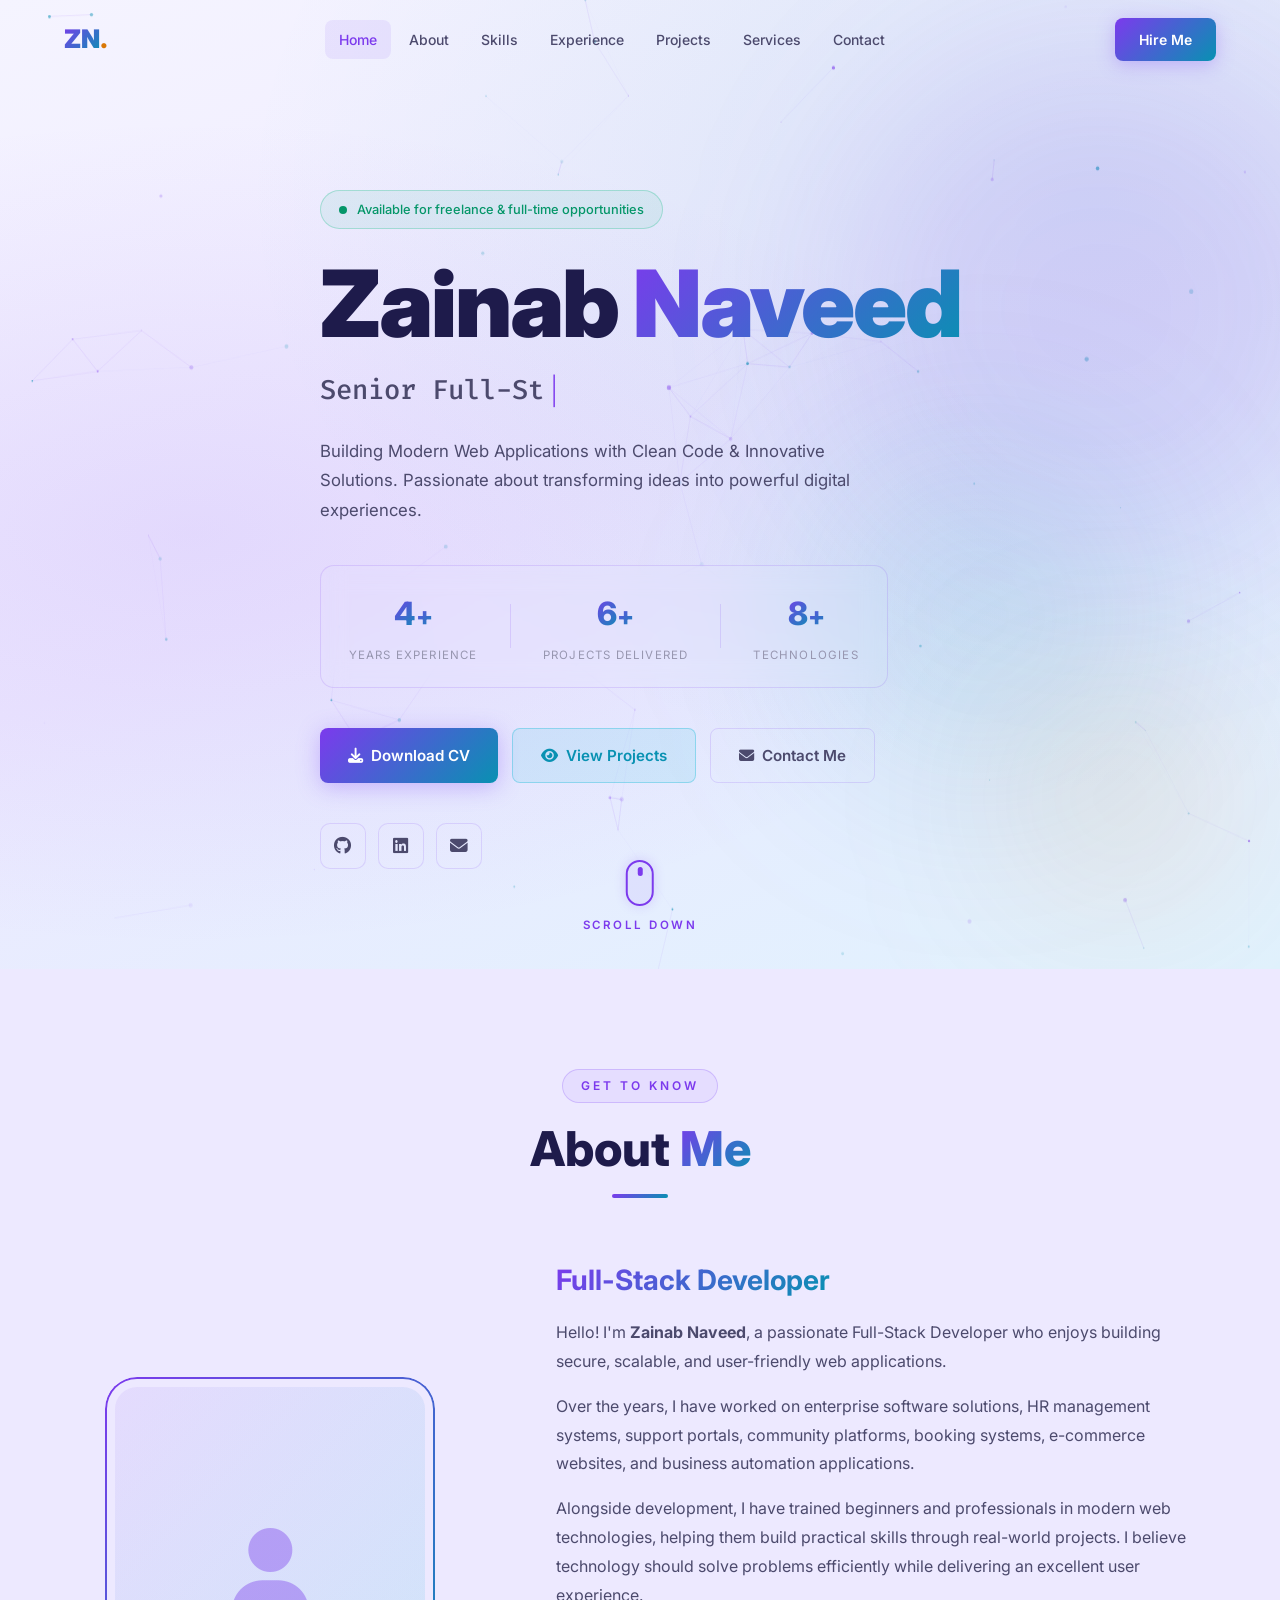
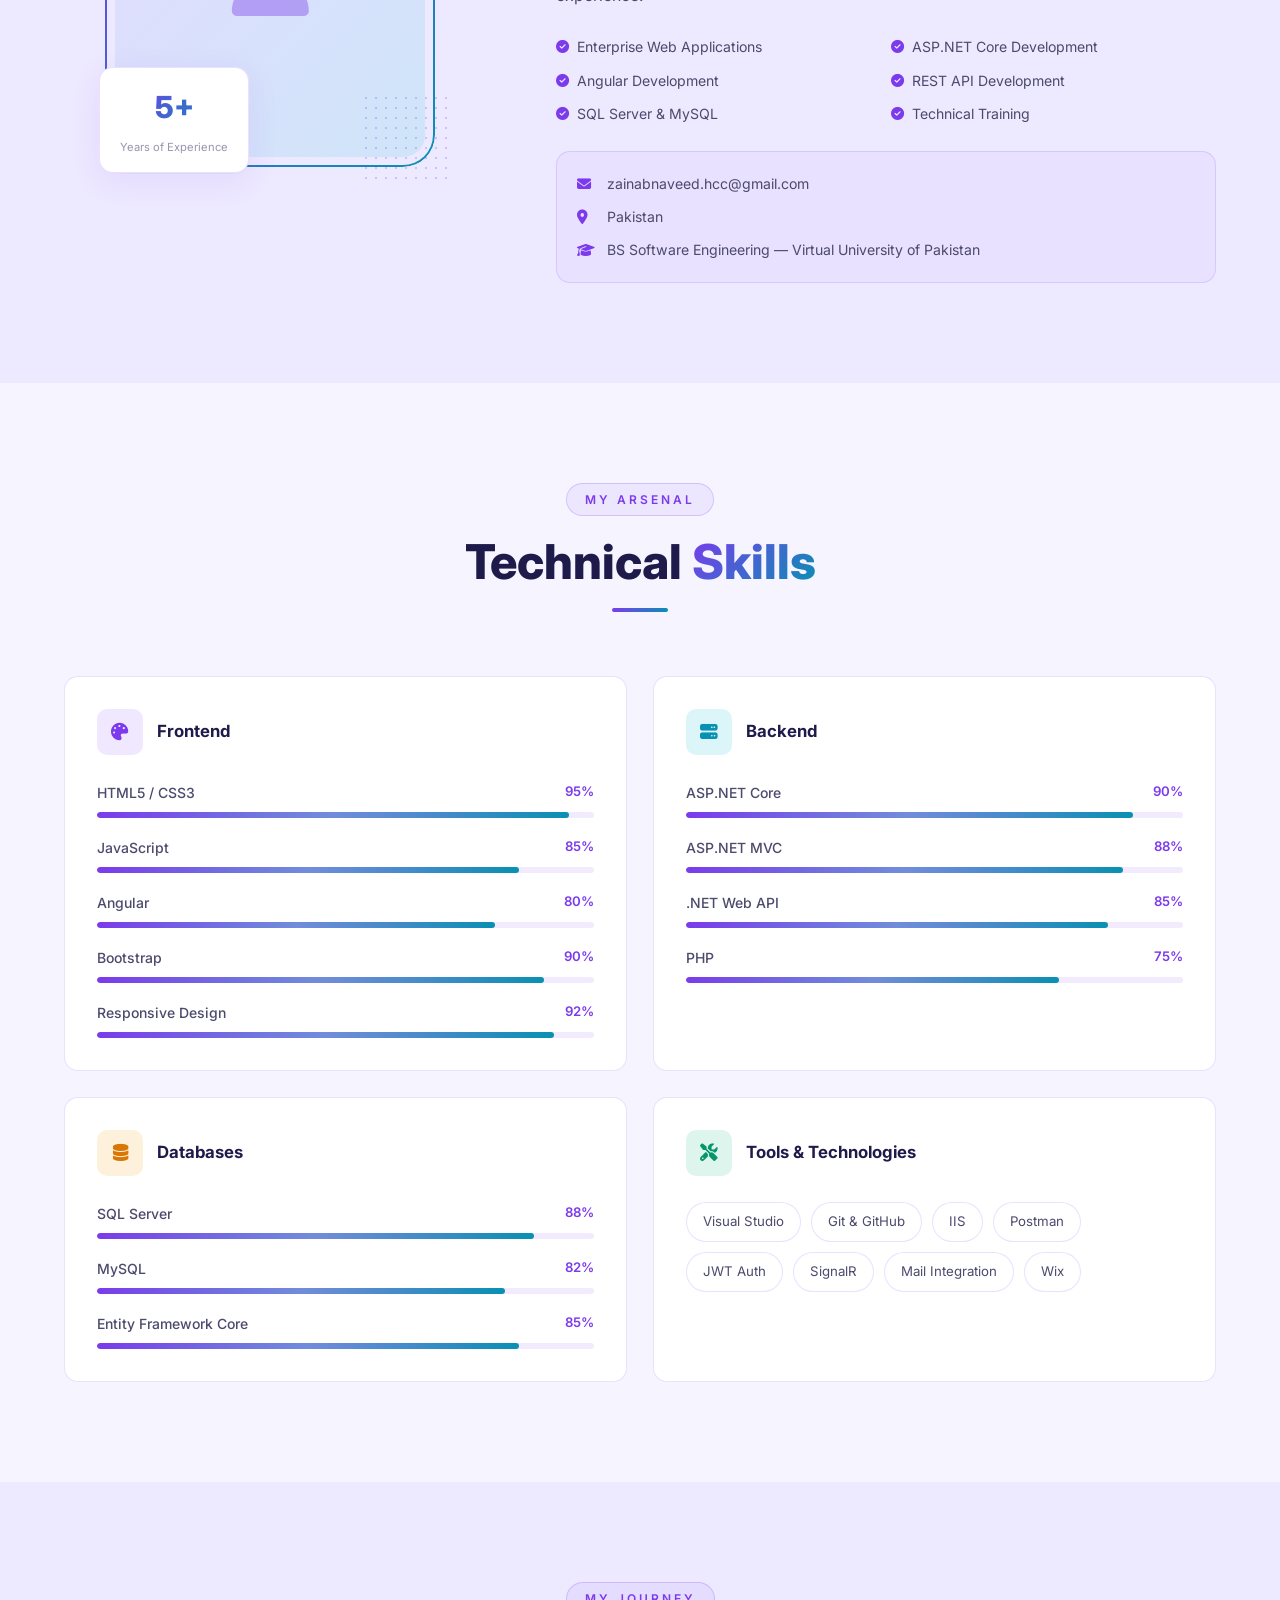
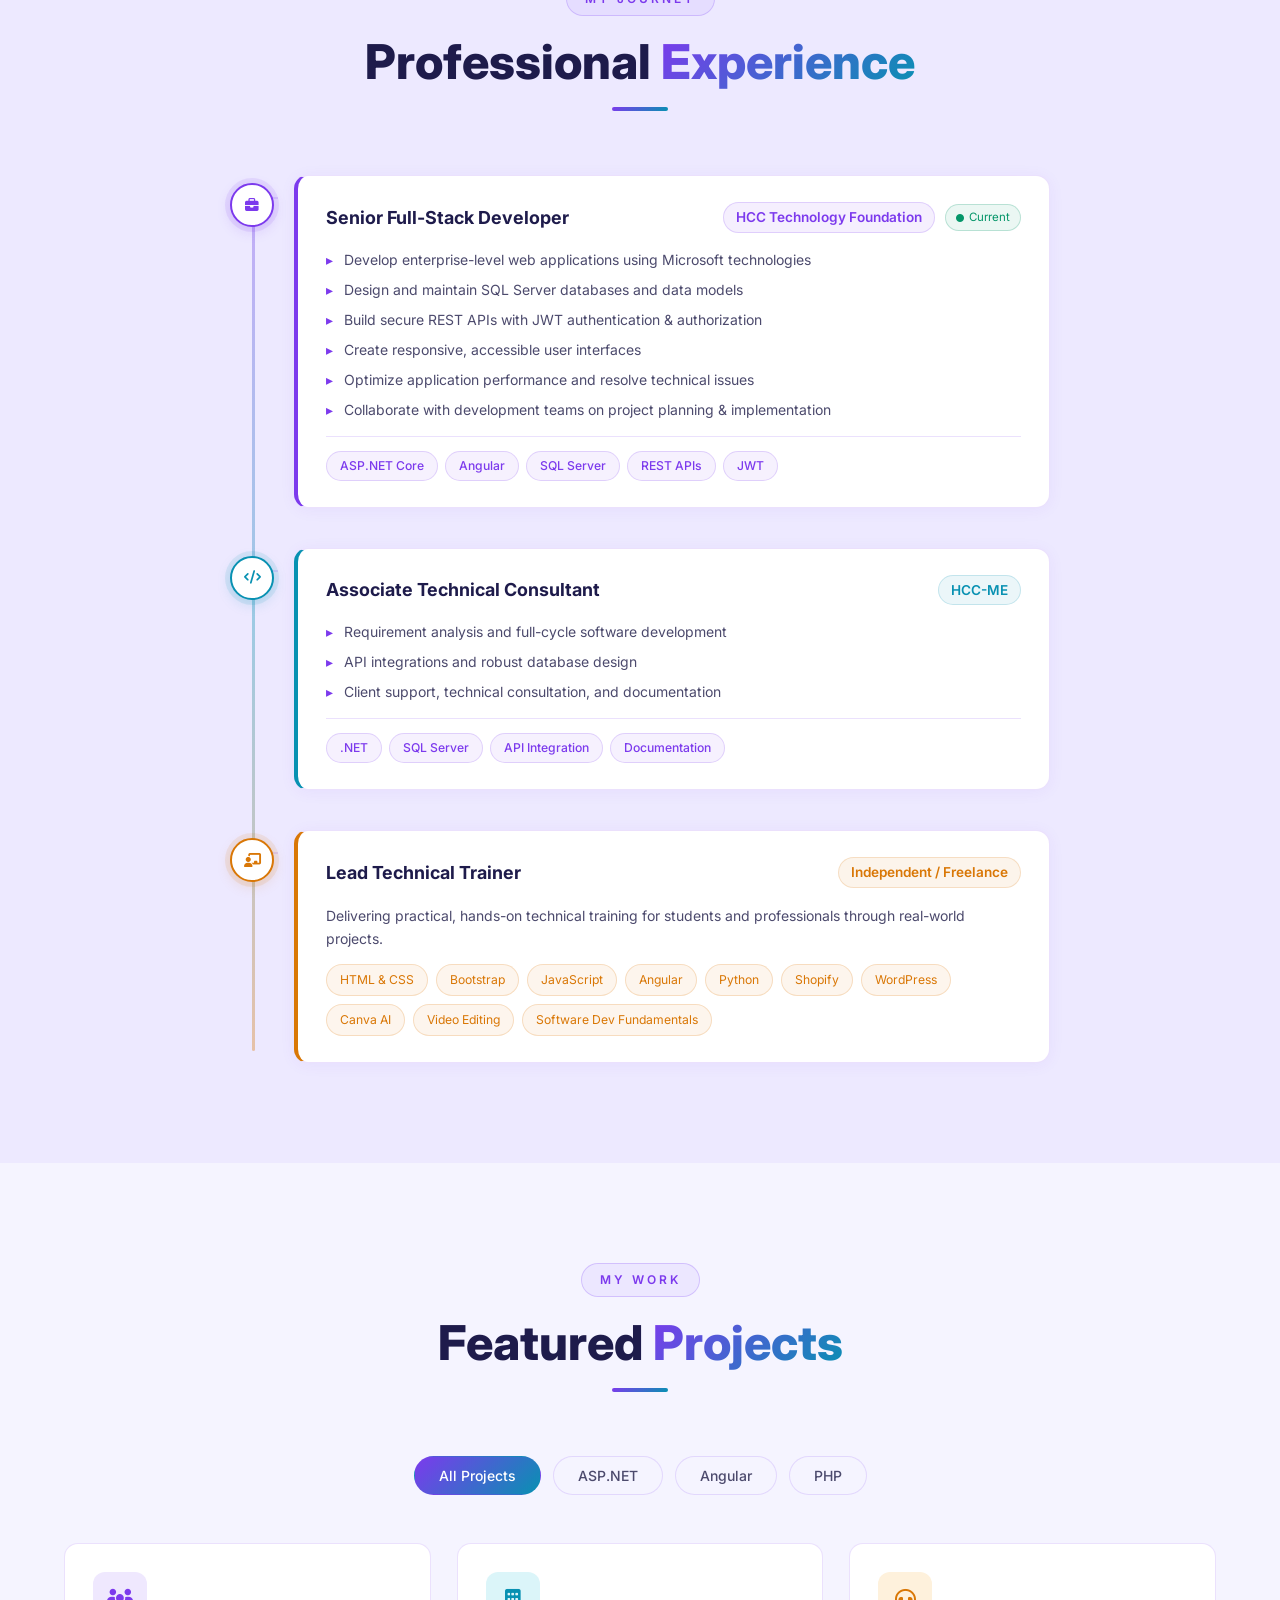
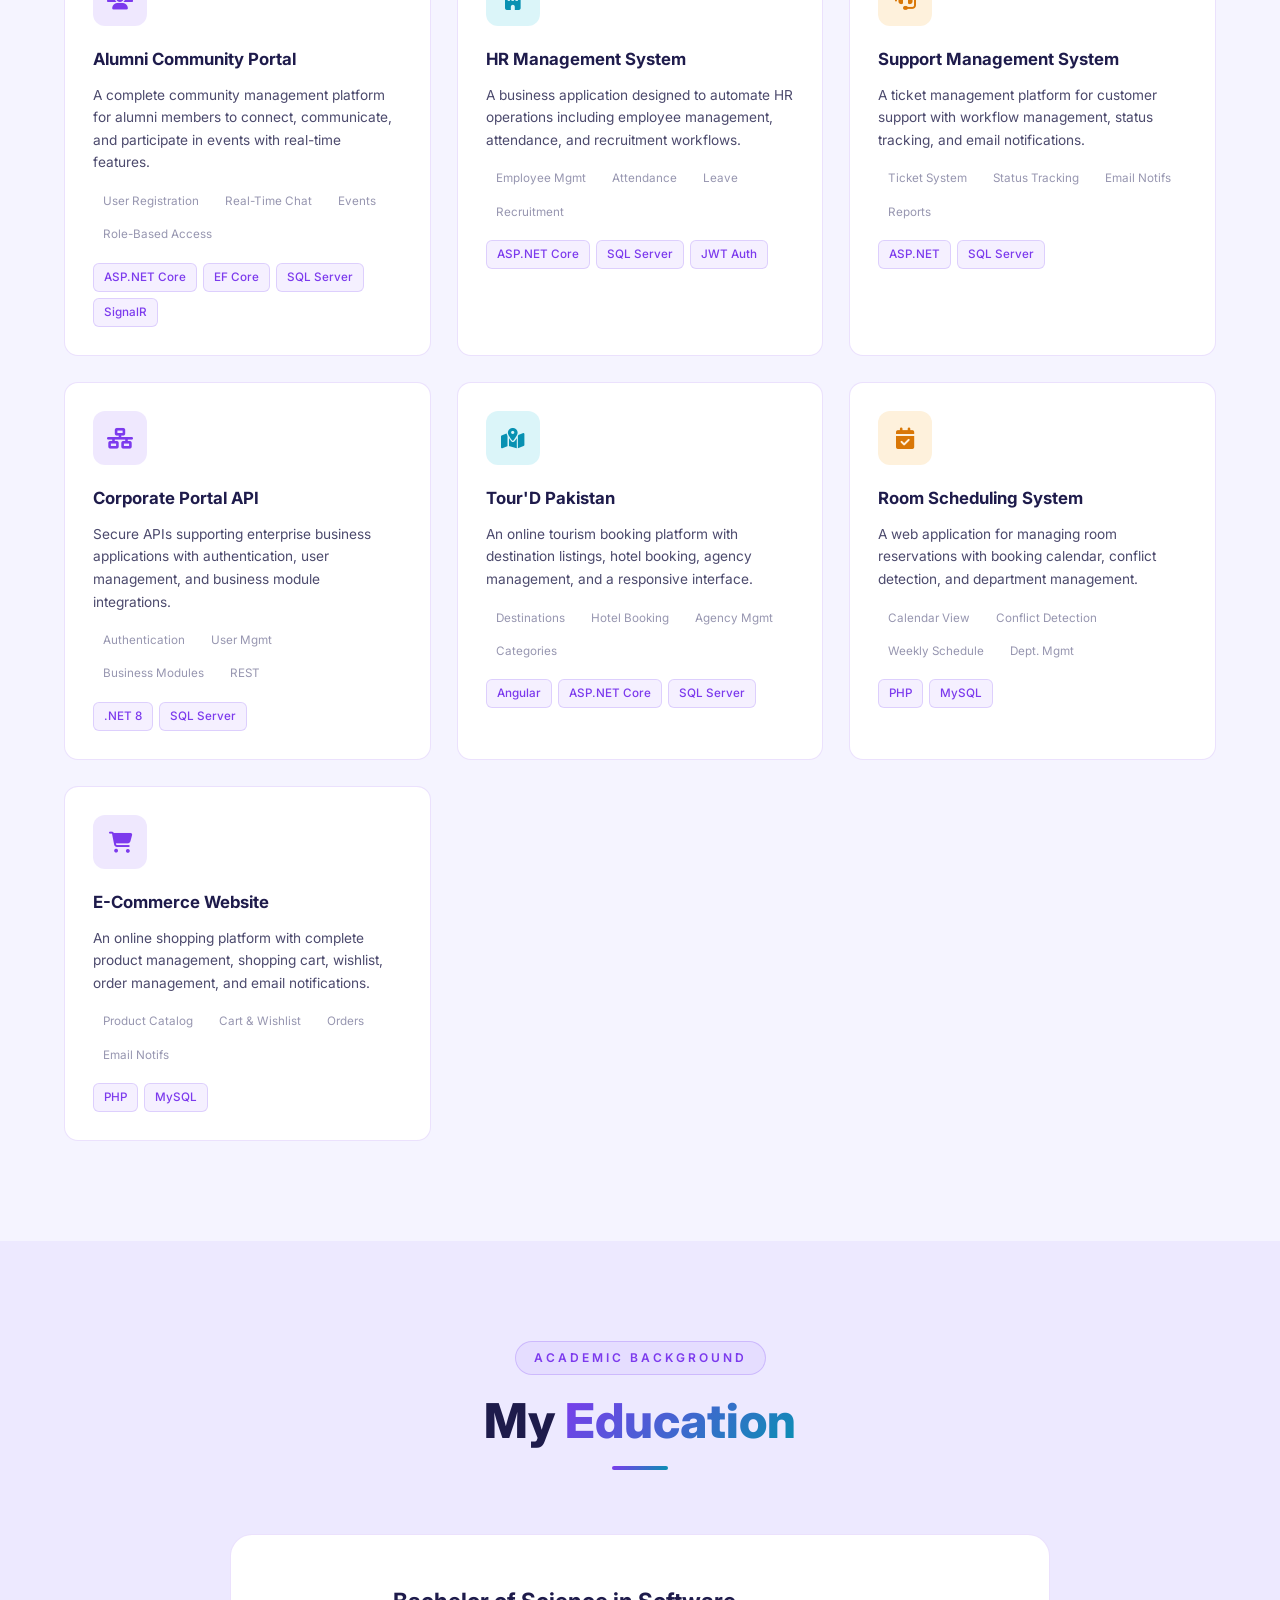
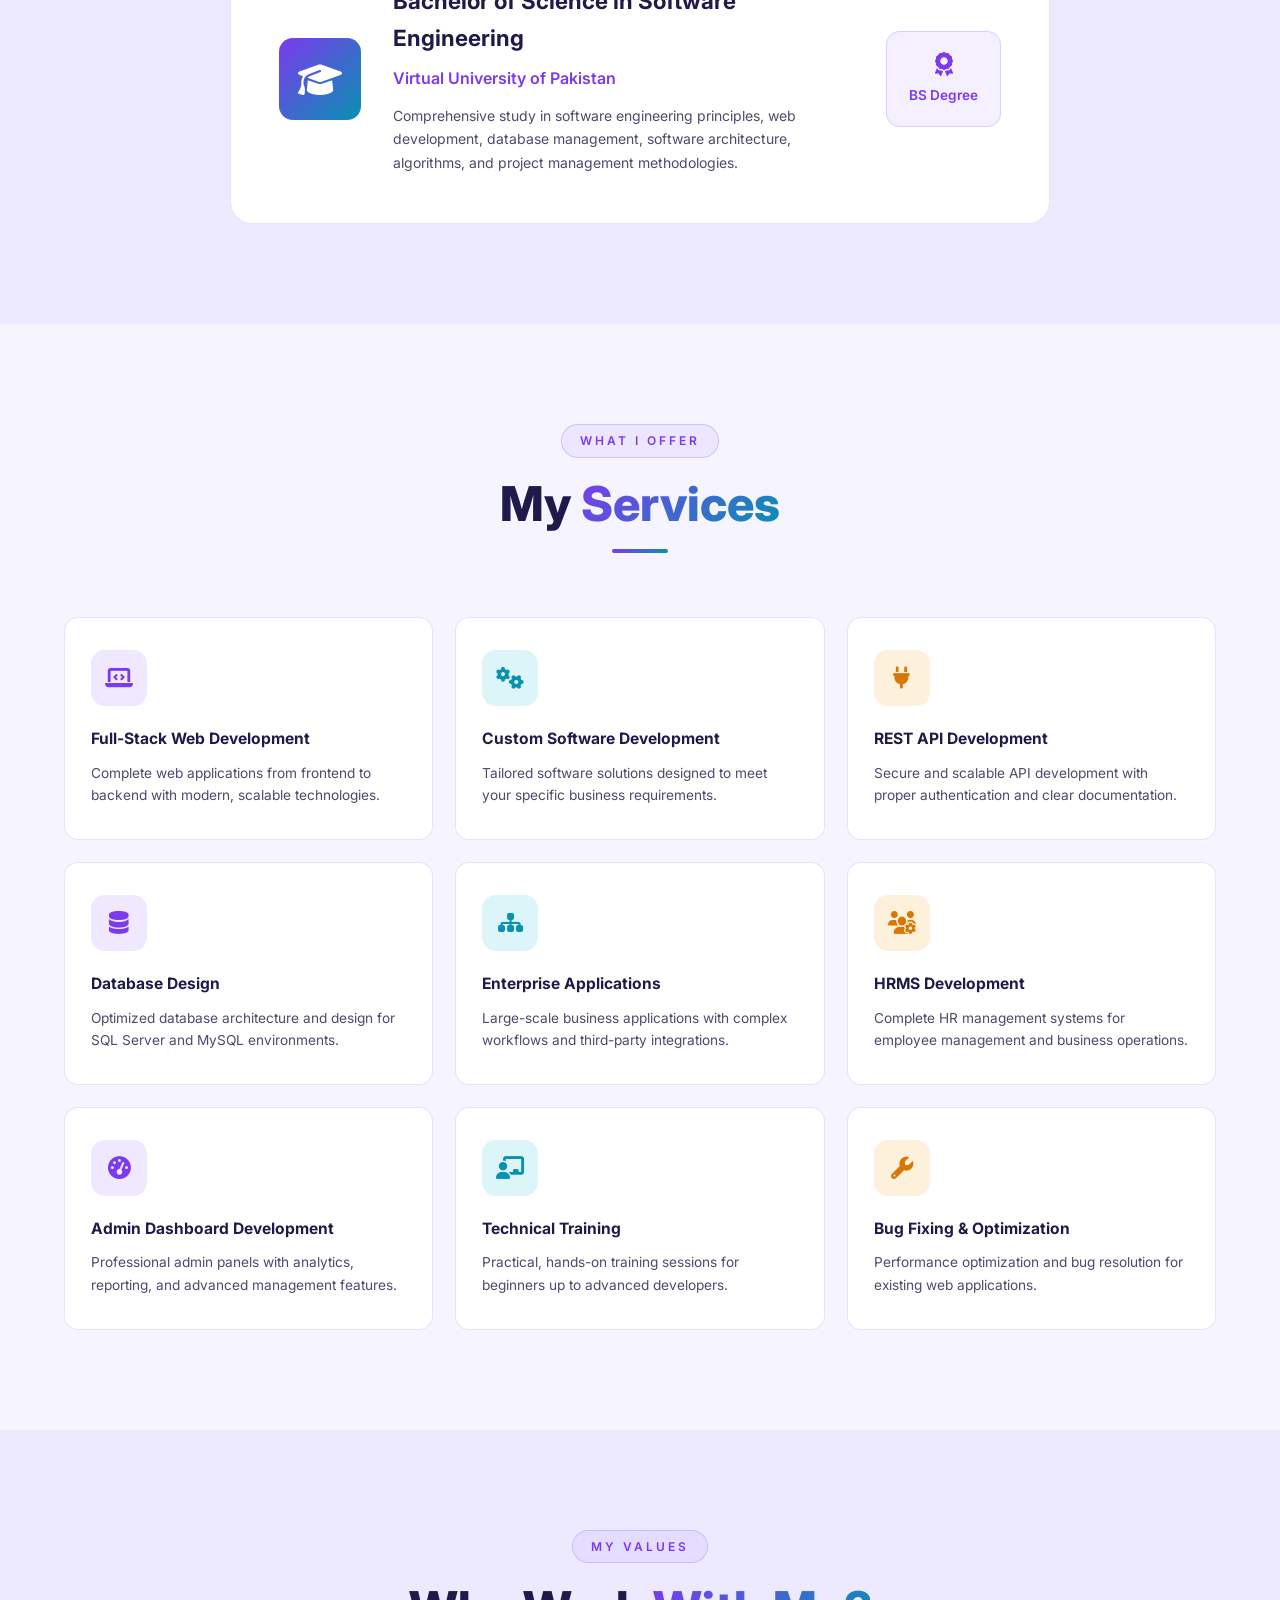
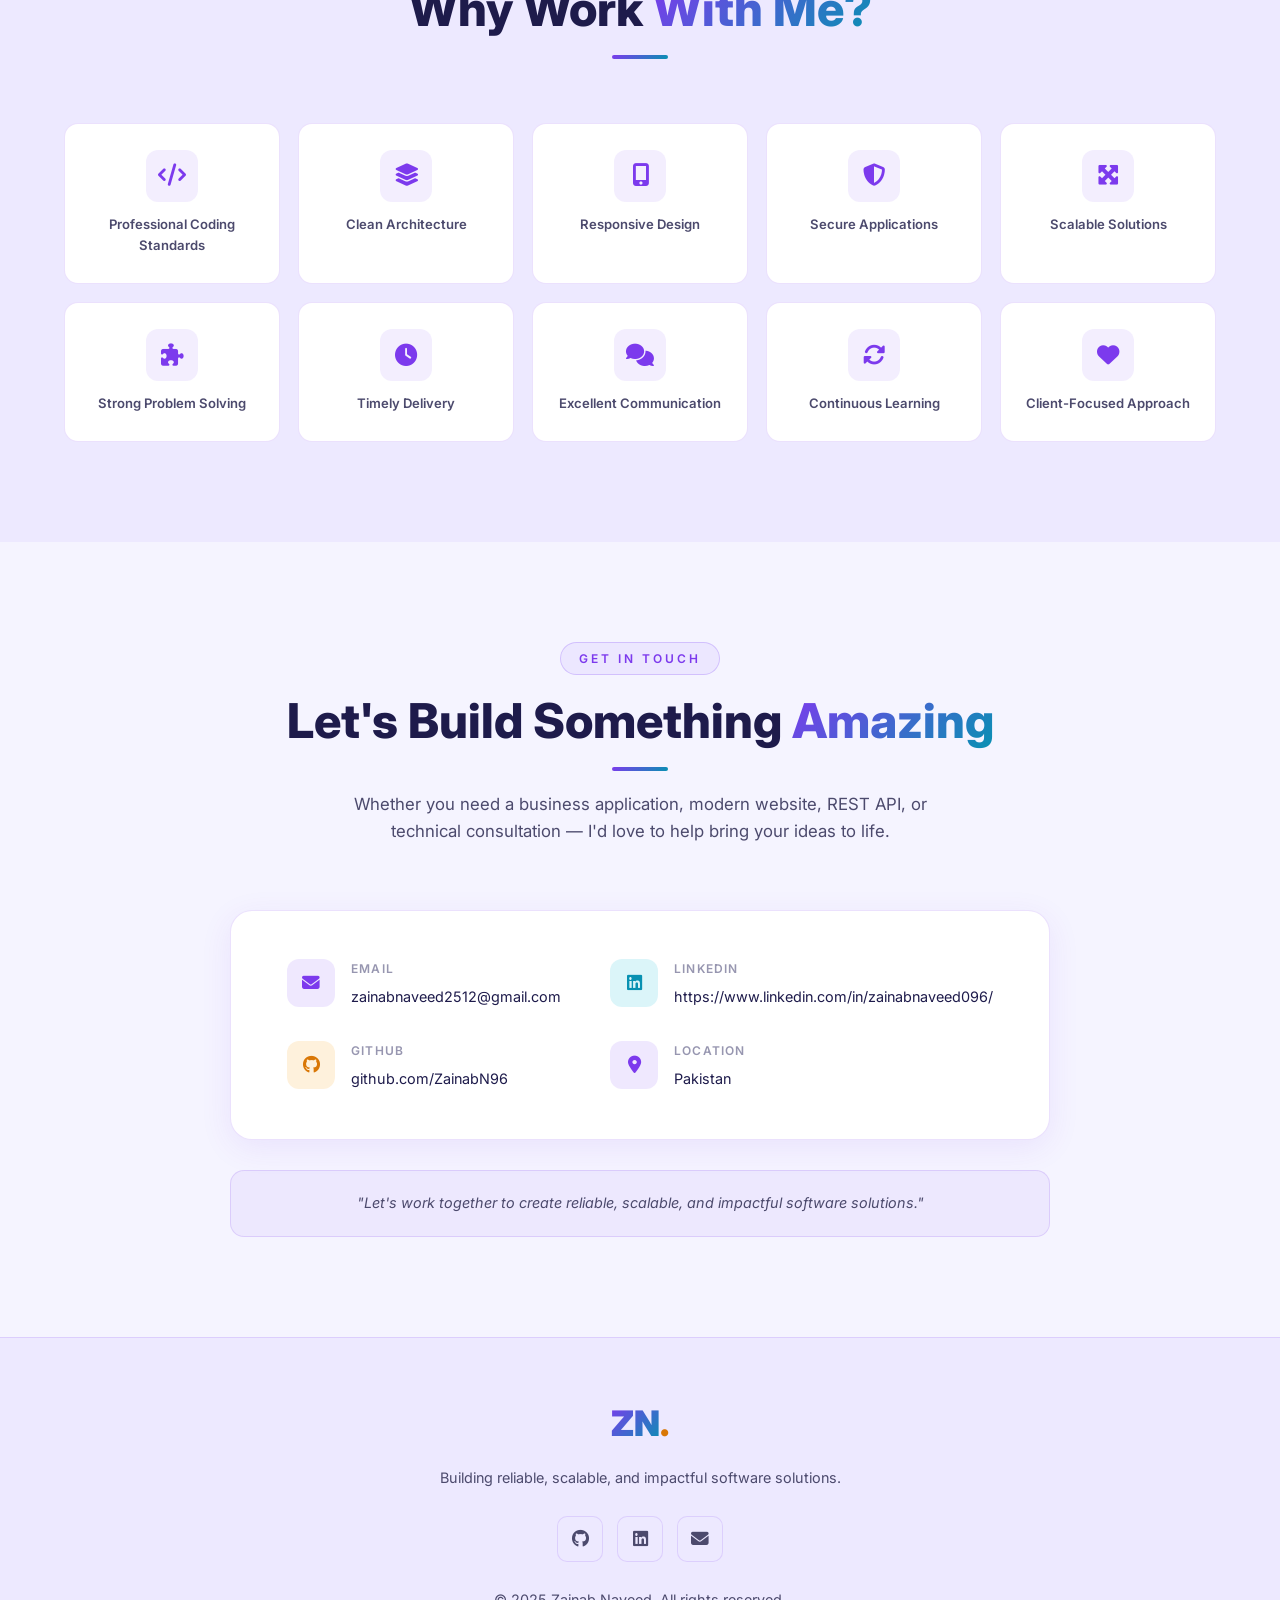
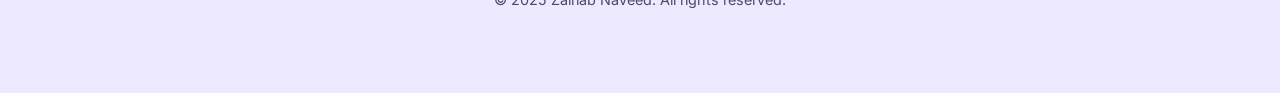
==== commit 673b010e: "info" ====
--- a/index.html
+++ b/index.html
@@ -3,7 +3,7 @@
 <head>
   <meta charset="UTF-8">
   <meta name="viewport" content="width=device-width, initial-scale=1.0">
-  <title>Zainab Naveed | Full-Stack Developer & Technical Trainer</title>
+  <title>Zainab Naveed | Full-Stack Developer</title>
   <link rel="stylesheet" href="https://cdnjs.cloudflare.com/ajax/libs/font-awesome/6.4.0/css/all.min.css">
   <link href="https://fonts.googleapis.com/css2?family=Inter:wght@300;400;500;600;700;800;900&family=Fira+Code:wght@400;500&display=swap" rel="stylesheet">
   <link rel="stylesheet" href="style.css">
@@ -112,8 +112,8 @@
           </div>
         </div>
         <div class="about-text reveal-right">
-          <h3>Full-Stack Developer &amp; <span class="gradient-text">Technical Trainer</span></h3>
-          <p>Hello! I'm <strong>Zainab Naveed</strong>, a passionate Full-Stack Developer and Technical Trainer who enjoys building secure, scalable, and user-friendly web applications.</p>
+          <h3><span class="gradient-text">Full-Stack Developer</span></h3>
+          <p>Hello! I'm <strong>Zainab Naveed</strong>, a passionate Full-Stack Developer who enjoys building secure, scalable, and user-friendly web applications.</p>
           <p>Over the years, I have worked on enterprise software solutions, HR management systems, support portals, community platforms, booking systems, e-commerce websites, and business automation applications.</p>
           <p>Alongside development, I have trained beginners and professionals in modern web technologies, helping them build practical skills through real-world projects. I believe technology should solve problems efficiently while delivering an excellent user experience.</p>
           <div class="about-highlights">
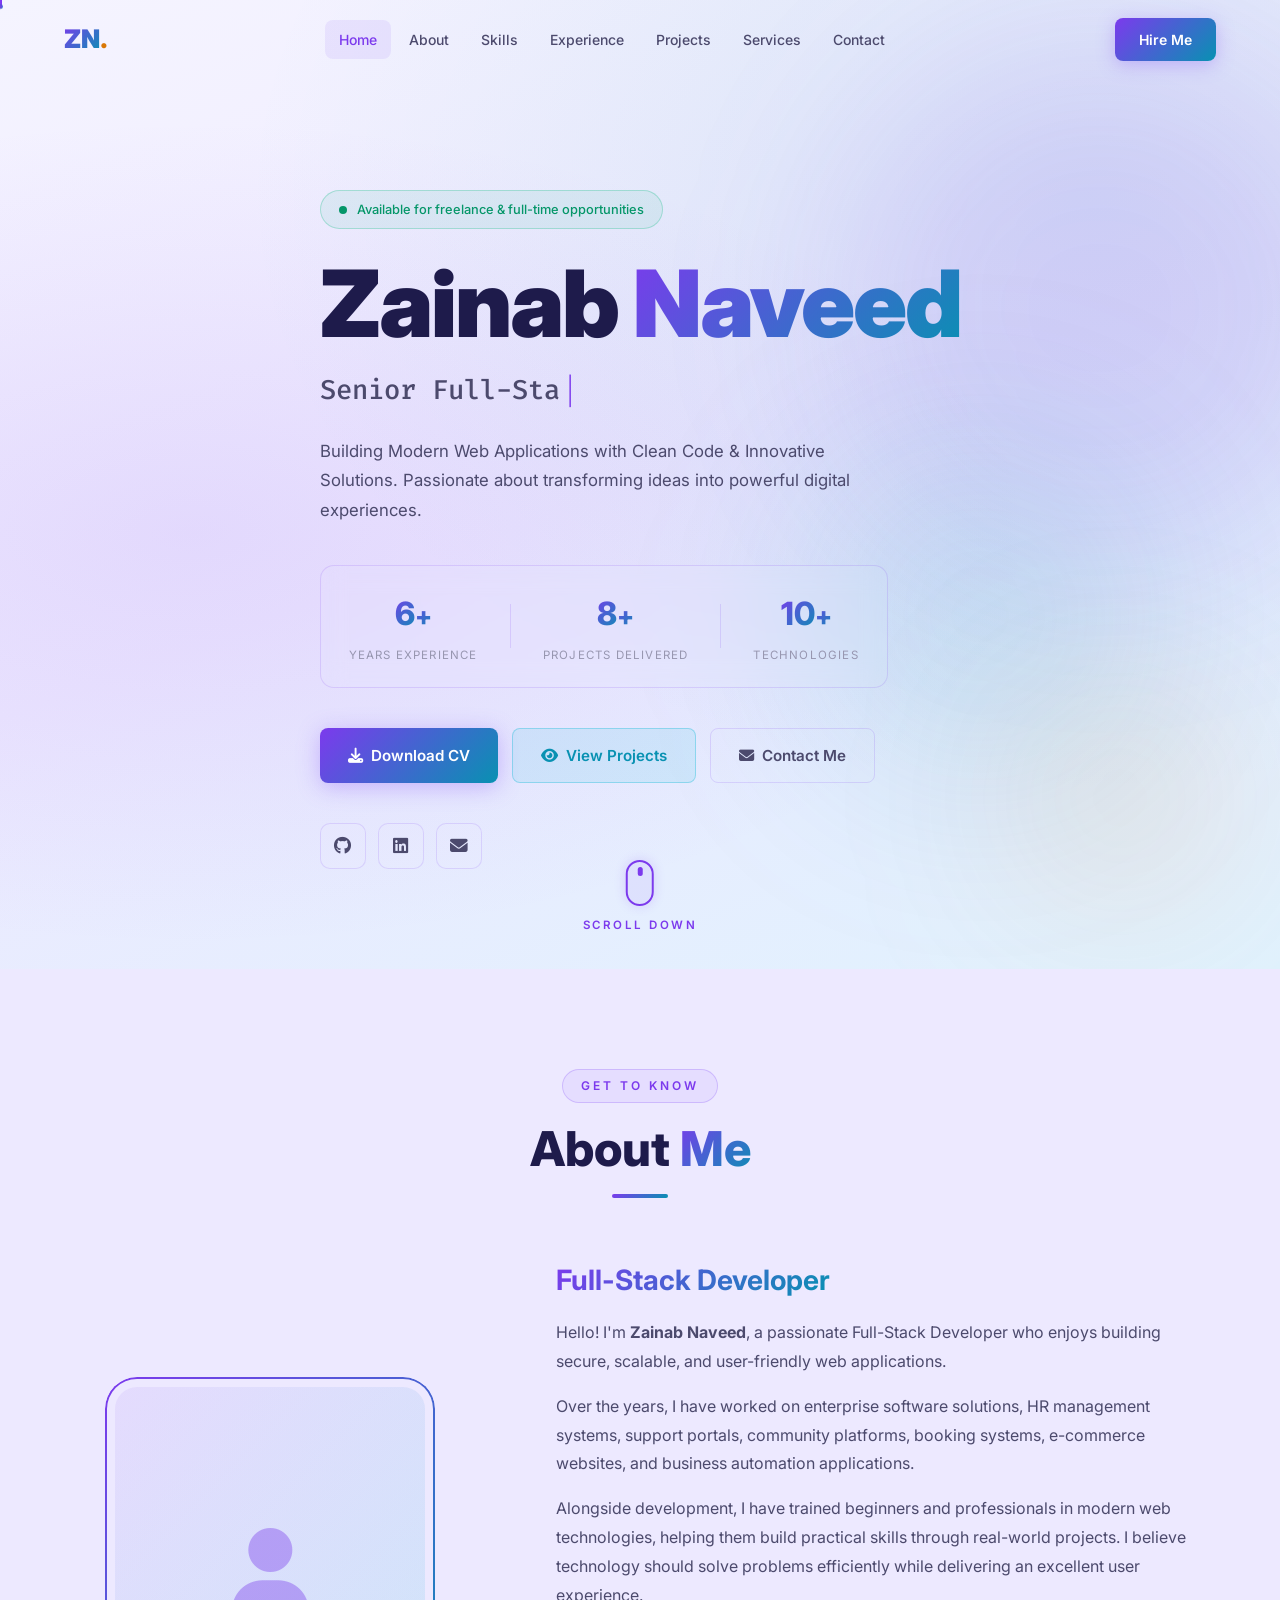
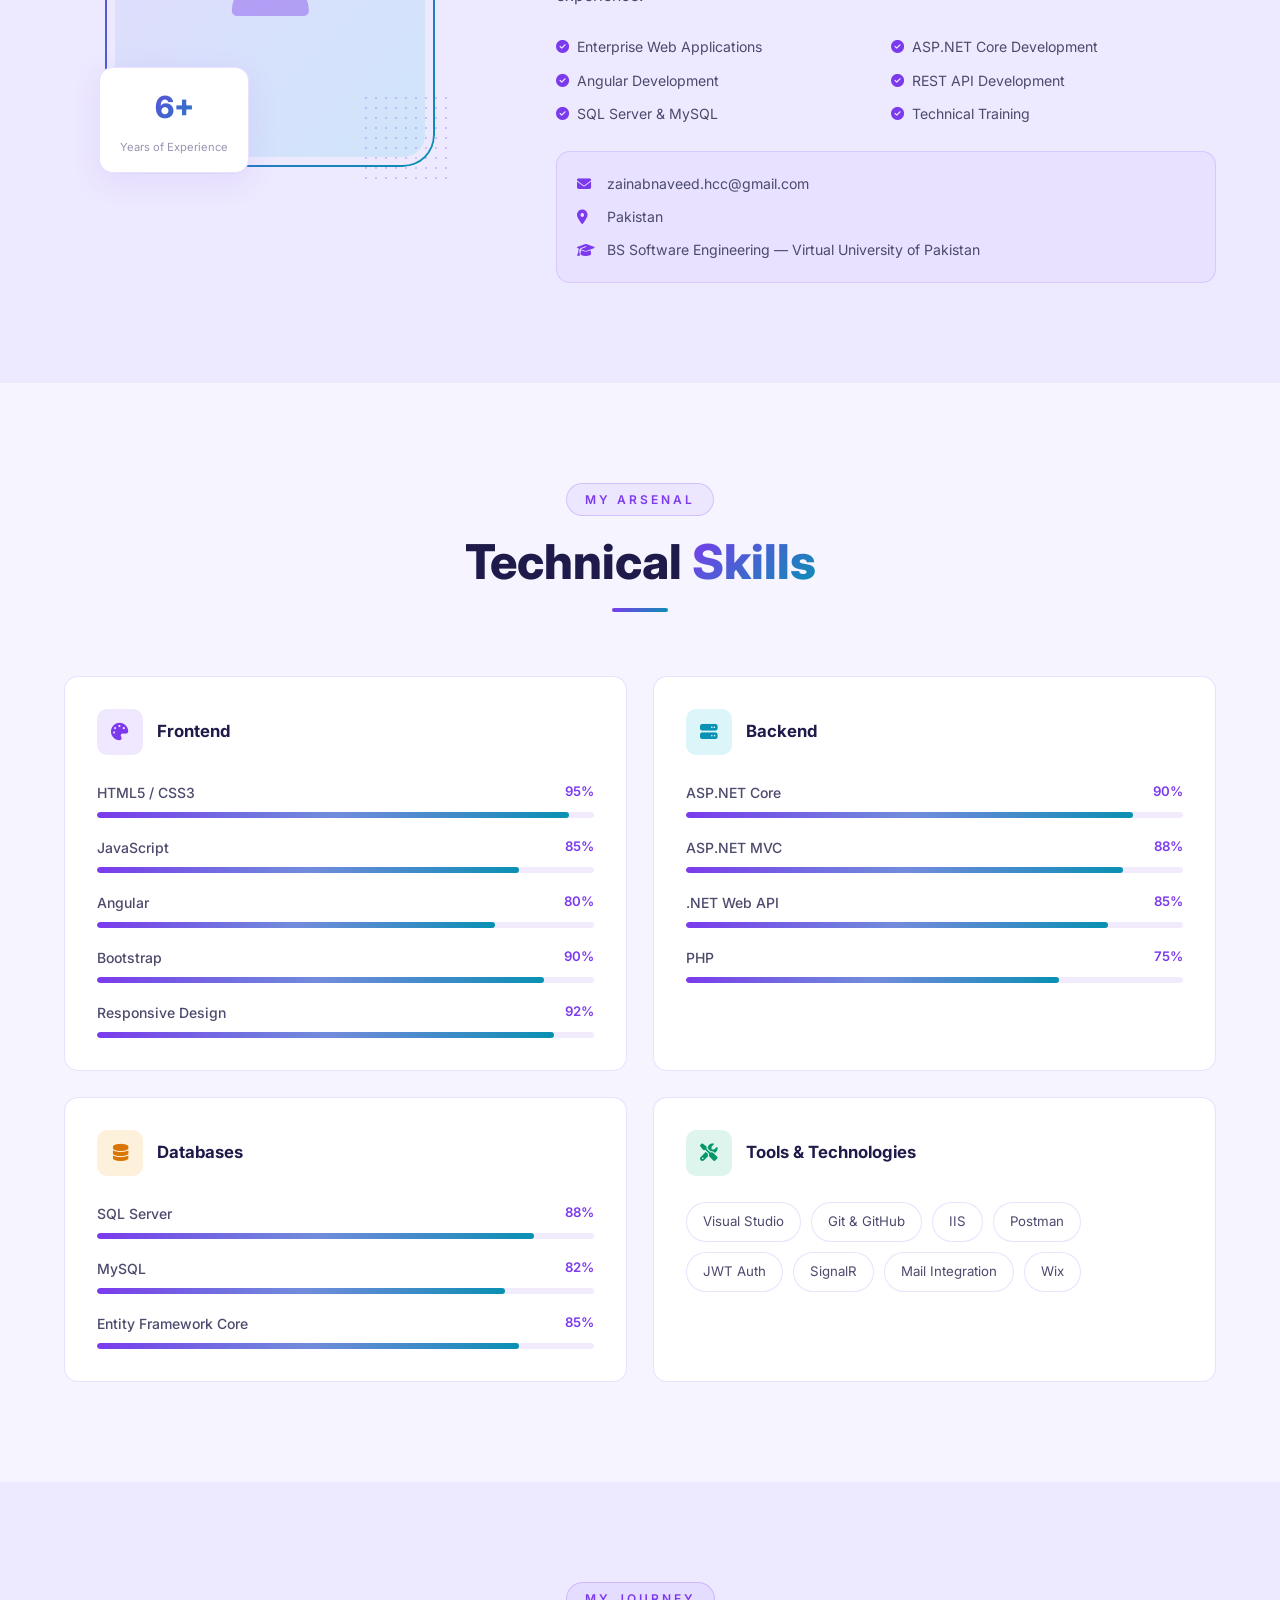
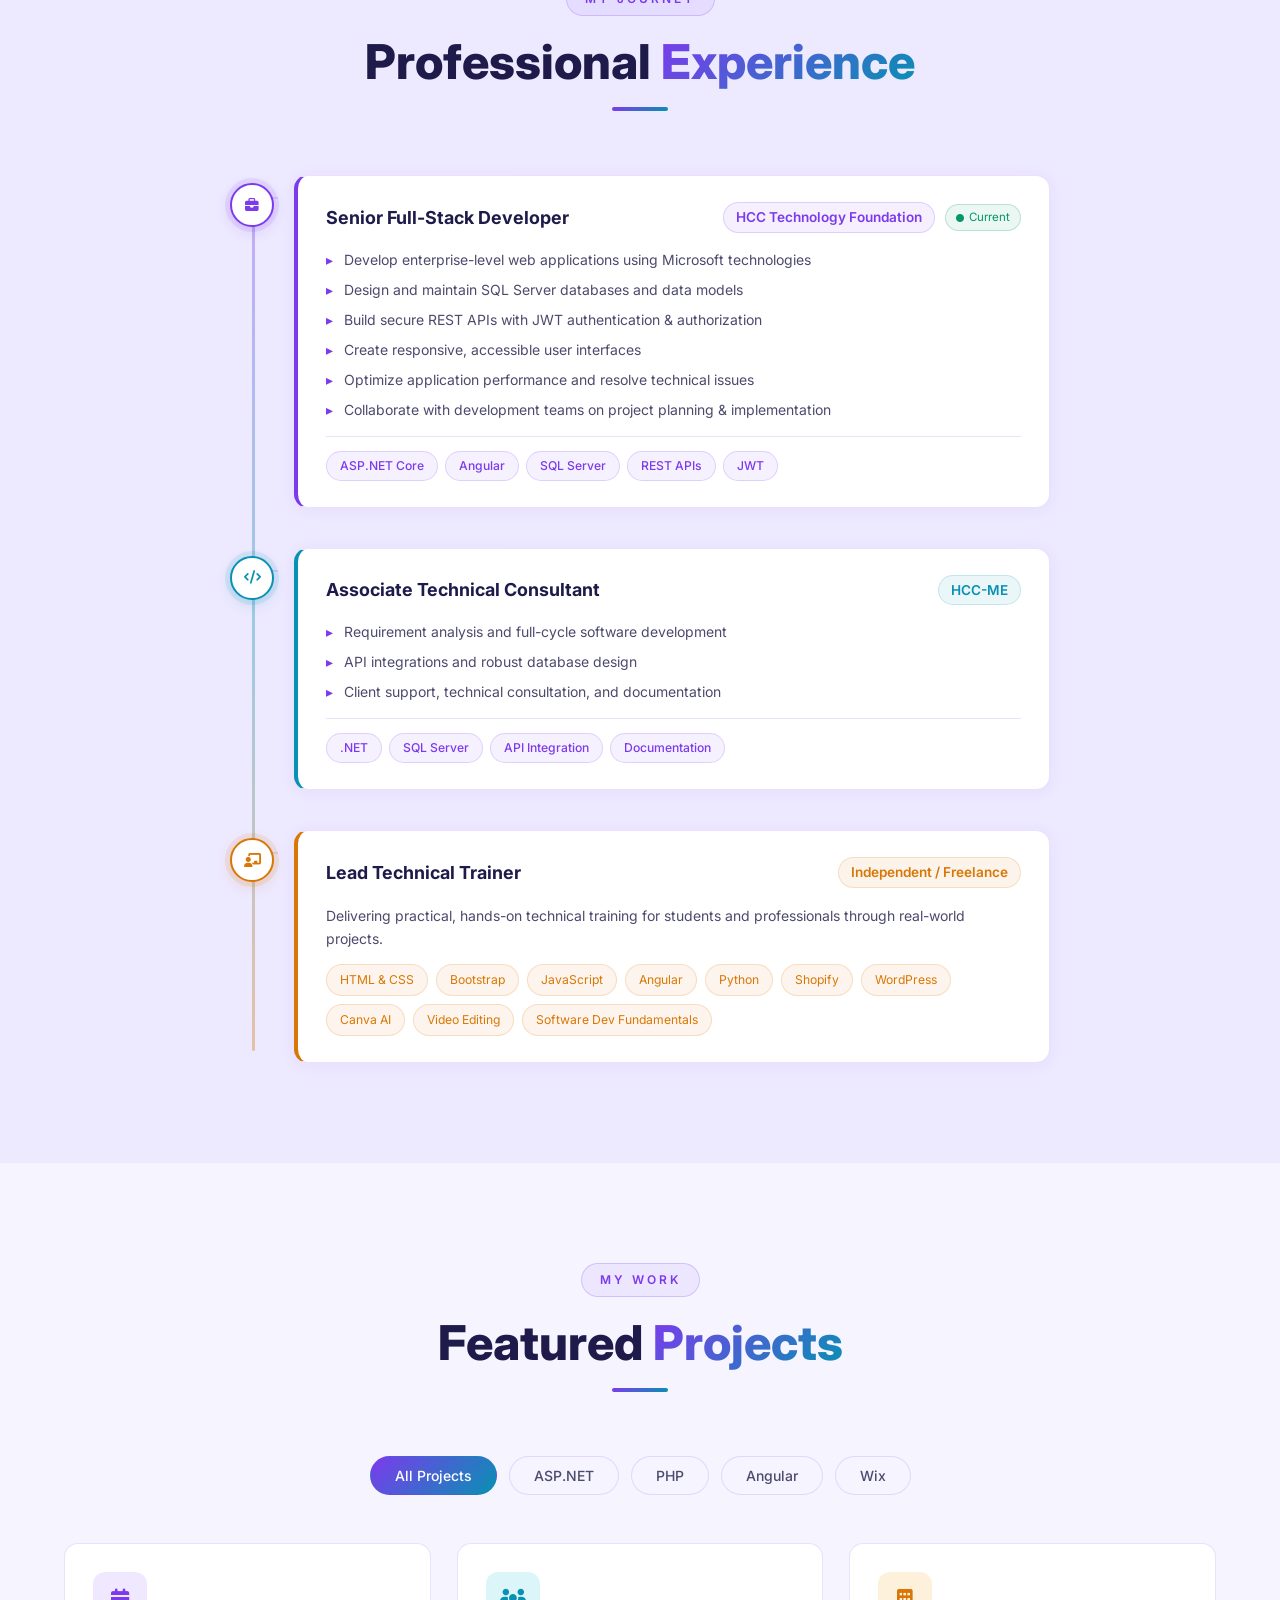
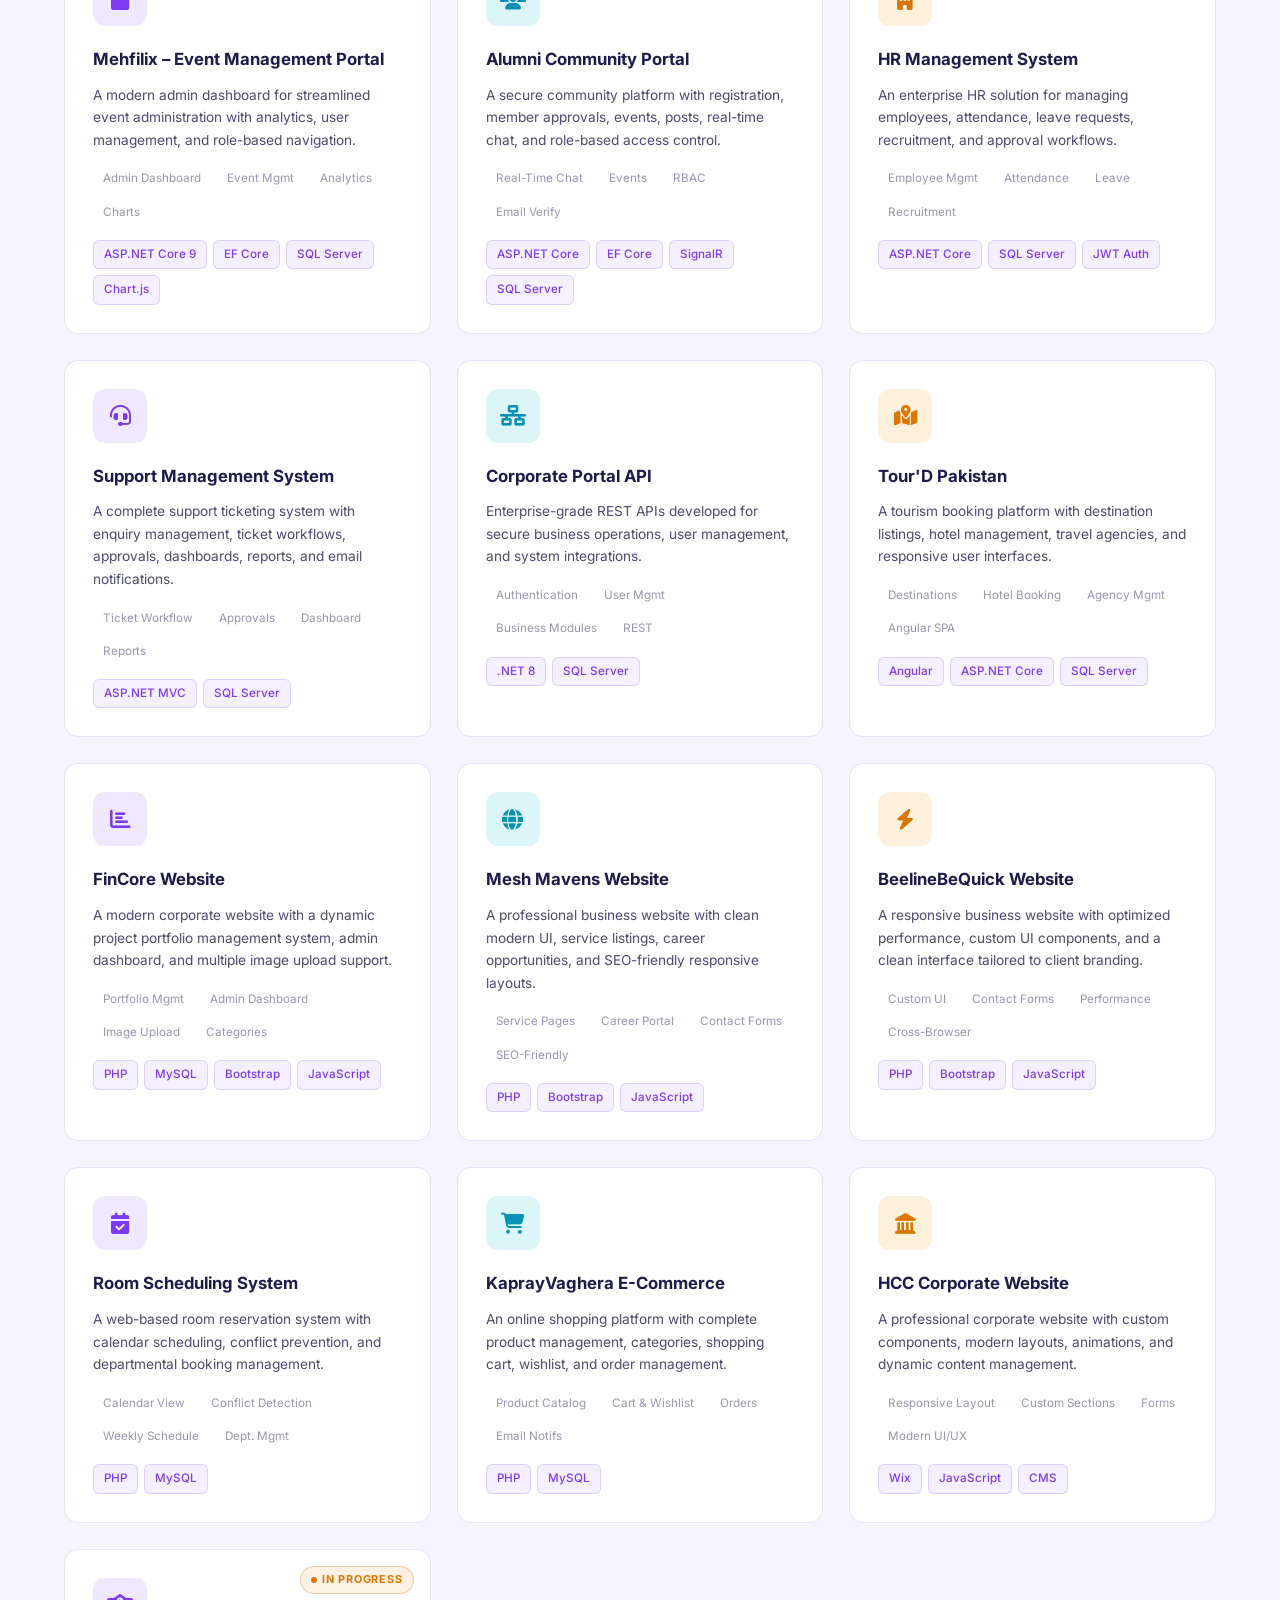
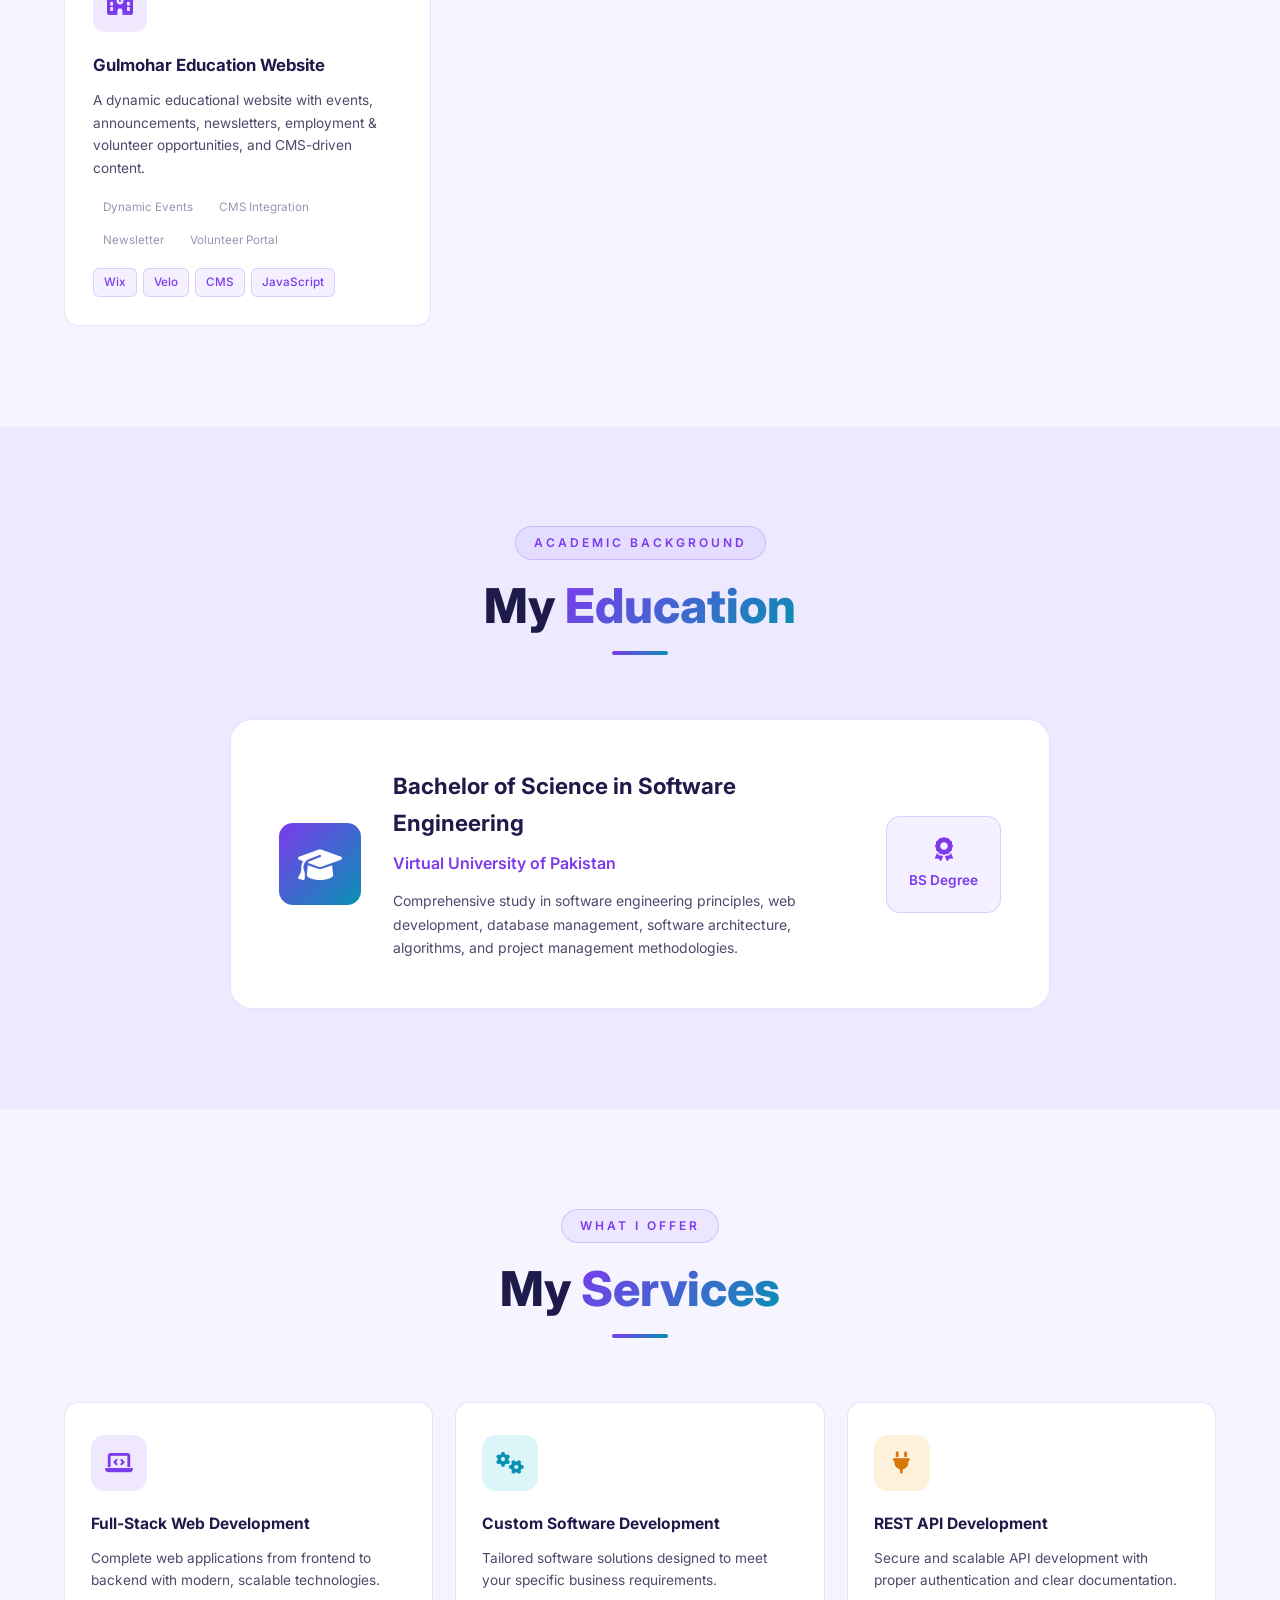
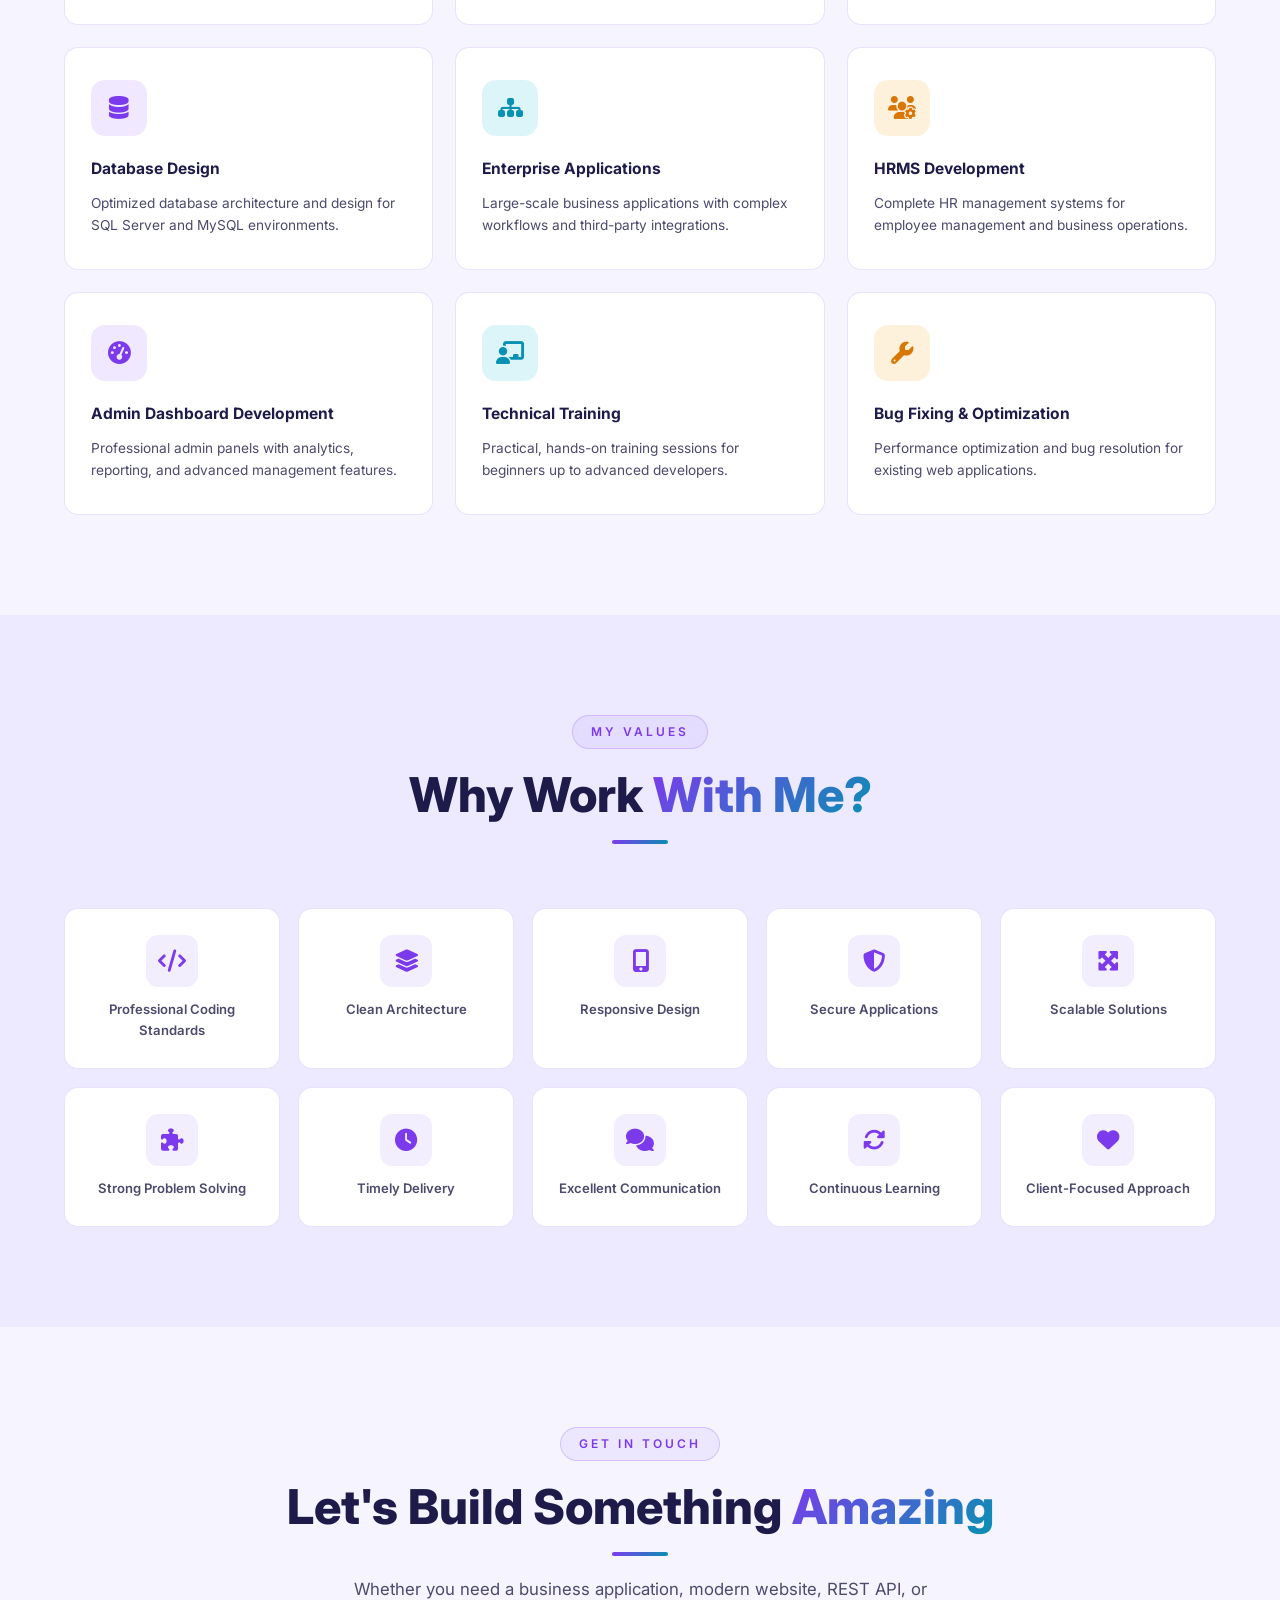
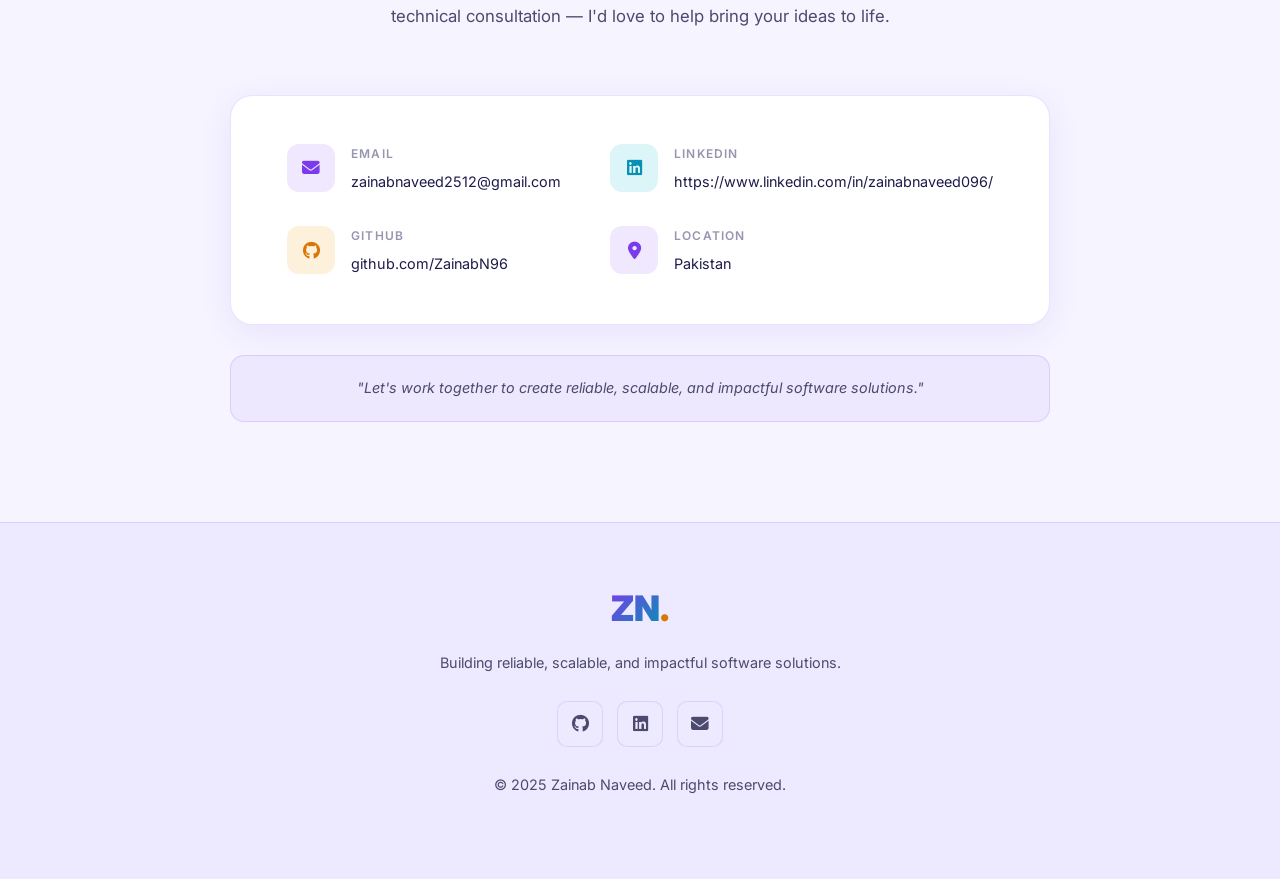
==== commit dcee5ee5: "update projects" ====
--- a/index.html
+++ b/index.html
@@ -58,12 +58,12 @@
       </p>
       <div class="hero-stats animate-fade-up delay-4">
         <div class="stat-item">
-          <span class="stat-number" data-count="5">0</span><span class="stat-suffix">+</span>
+          <span class="stat-number" data-count="6">0</span><span class="stat-suffix">+</span>
           <span class="stat-label">Years Experience</span>
         </div>
         <div class="stat-divider"></div>
         <div class="stat-item">
-          <span class="stat-number" data-count="7">0</span><span class="stat-suffix">+</span>
+          <span class="stat-number" data-count="8">0</span><span class="stat-suffix">+</span>
           <span class="stat-label">Projects Delivered</span>
         </div>
         <div class="stat-divider"></div>
@@ -106,7 +106,7 @@
             <div class="image-border"></div>
             <div class="image-dots"></div>
             <div class="experience-badge">
-              <span class="exp-number">5+</span>
+              <span class="exp-number">6+</span>
               <span class="exp-text">Years of Experience</span>
             </div>
           </div>
@@ -328,33 +328,64 @@
       <div class="projects-filter">
         <button class="filter-btn active" data-filter="all">All Projects</button>
         <button class="filter-btn" data-filter="aspnet">ASP.NET</button>
+        <button class="filter-btn" data-filter="php">PHP</button>
         <button class="filter-btn" data-filter="angular">Angular</button>
-        <button class="filter-btn" data-filter="php">PHP</button>
+        <button class="filter-btn" data-filter="wix">Wix</button>
       </div>
       <div class="projects-grid">
 
+        <!-- Mehfilix -->
         <div class="project-card reveal-up" data-category="aspnet">
-          <div class="project-icon"><i class="fas fa-users"></i></div>
+          <div class="project-icon"><i class="fas fa-calendar"></i></div>
+          <div class="project-content">
+            <h3>Mehfilix – Event Management Portal</h3>
+            <p>A modern admin dashboard for streamlined event administration with analytics, user management, and role-based navigation.</p>
+            <div class="project-features">
+              <span>Admin Dashboard</span><span>Event Mgmt</span><span>Analytics</span><span>Charts</span>
+            </div>
+            <div class="project-tech">
+              <span class="tech-badge">ASP.NET Core 9</span>
+              <span class="tech-badge">EF Core</span>
+              <span class="tech-badge">SQL Server</span>
+              <span class="tech-badge">Chart.js</span>
+            </div>
+          </div>
+          <div class="project-overlay">
+            <div class="overlay-content">
+              <h4>Mehfilix Features</h4>
+              <ul>
+                <li>Monthly &amp; Annual Statistics</li>
+                <li>Revenue &amp; Performance Charts</li>
+                <li>Task Progress Tracking</li>
+                <li>Notifications &amp; Alerts</li>
+                <li>Role-Based Navigation</li>
+              </ul>
+            </div>
+          </div>
+        </div>
+
+        <!-- Alumni Community Portal -->
+        <div class="project-card reveal-up delay-1" data-category="aspnet">
+          <div class="project-icon secondary"><i class="fas fa-users"></i></div>
           <div class="project-content">
             <h3>Alumni Community Portal</h3>
-            <p>A complete community management platform for alumni members to connect, communicate, and participate in events with real-time features.</p>
-            <div class="project-features">
-              <span>User Registration</span><span>Real-Time Chat</span><span>Events</span><span>Role-Based Access</span>
+            <p>A secure community platform with registration, member approvals, events, posts, real-time chat, and role-based access control.</p>
+            <div class="project-features">
+              <span>Real-Time Chat</span><span>Events</span><span>RBAC</span><span>Email Verify</span>
             </div>
             <div class="project-tech">
               <span class="tech-badge">ASP.NET Core</span>
               <span class="tech-badge">EF Core</span>
+              <span class="tech-badge">SignalR</span>
               <span class="tech-badge">SQL Server</span>
-              <span class="tech-badge">SignalR</span>
             </div>
           </div>
           <div class="project-overlay">
             <div class="overlay-content">
-              <h4>Alumni Community Portal</h4>
+              <h4>Alumni Portal</h4>
               <ul>
                 <li>Member Approval System</li>
                 <li>Posts &amp; Comments</li>
-                <li>Email Verification</li>
                 <li>Real-Time Notifications</li>
                 <li>User Profiles &amp; RBAC</li>
               </ul>
@@ -362,11 +393,12 @@
           </div>
         </div>
 
-        <div class="project-card reveal-up delay-1" data-category="aspnet">
-          <div class="project-icon secondary"><i class="fas fa-building"></i></div>
+        <!-- HRMS -->
+        <div class="project-card reveal-up delay-2" data-category="aspnet">
+          <div class="project-icon accent"><i class="fas fa-building"></i></div>
           <div class="project-content">
             <h3>HR Management System</h3>
-            <p>A business application designed to automate HR operations including employee management, attendance, and recruitment workflows.</p>
+            <p>An enterprise HR solution for managing employees, attendance, leave requests, recruitment, and approval workflows.</p>
             <div class="project-features">
               <span>Employee Mgmt</span><span>Attendance</span><span>Leave</span><span>Recruitment</span>
             </div>
@@ -383,32 +415,33 @@
                 <li>Approval Workflow Engine</li>
                 <li>JWT Authentication</li>
                 <li>Reporting &amp; Analytics</li>
-                <li>Payroll Management</li>
               </ul>
             </div>
           </div>
         </div>
 
-        <div class="project-card reveal-up delay-2" data-category="aspnet">
-          <div class="project-icon accent"><i class="fas fa-headset"></i></div>
+        <!-- Support Management -->
+        <div class="project-card reveal-up" data-category="aspnet">
+          <div class="project-icon"><i class="fas fa-headset"></i></div>
           <div class="project-content">
             <h3>Support Management System</h3>
-            <p>A ticket management platform for customer support with workflow management, status tracking, and email notifications.</p>
-            <div class="project-features">
-              <span>Ticket System</span><span>Status Tracking</span><span>Email Notifs</span><span>Reports</span>
-            </div>
-            <div class="project-tech">
-              <span class="tech-badge">ASP.NET</span>
+            <p>A complete support ticketing system with enquiry management, ticket workflows, approvals, dashboards, reports, and email notifications.</p>
+            <div class="project-features">
+              <span>Ticket Workflow</span><span>Approvals</span><span>Dashboard</span><span>Reports</span>
+            </div>
+            <div class="project-tech">
+              <span class="tech-badge">ASP.NET MVC</span>
               <span class="tech-badge">SQL Server</span>
             </div>
           </div>
         </div>
 
-        <div class="project-card reveal-up" data-category="aspnet">
-          <div class="project-icon"><i class="fas fa-network-wired"></i></div>
+        <!-- Corporate Portal API -->
+        <div class="project-card reveal-up delay-1" data-category="aspnet">
+          <div class="project-icon secondary"><i class="fas fa-network-wired"></i></div>
           <div class="project-content">
             <h3>Corporate Portal API</h3>
-            <p>Secure APIs supporting enterprise business applications with authentication, user management, and business module integrations.</p>
+            <p>Enterprise-grade REST APIs developed for secure business operations, user management, and system integrations.</p>
             <div class="project-features">
               <span>Authentication</span><span>User Mgmt</span><span>Business Modules</span><span>REST</span>
             </div>
@@ -419,13 +452,14 @@
           </div>
         </div>
 
-        <div class="project-card reveal-up delay-1" data-category="angular aspnet">
-          <div class="project-icon secondary"><i class="fas fa-map-marked-alt"></i></div>
+        <!-- Tour'D Pakistan -->
+        <div class="project-card reveal-up delay-2" data-category="angular aspnet">
+          <div class="project-icon accent"><i class="fas fa-map-marked-alt"></i></div>
           <div class="project-content">
             <h3>Tour'D Pakistan</h3>
-            <p>An online tourism booking platform with destination listings, hotel booking, agency management, and a responsive interface.</p>
-            <div class="project-features">
-              <span>Destinations</span><span>Hotel Booking</span><span>Agency Mgmt</span><span>Categories</span>
+            <p>A tourism booking platform with destination listings, hotel management, travel agencies, and responsive user interfaces.</p>
+            <div class="project-features">
+              <span>Destinations</span><span>Hotel Booking</span><span>Agency Mgmt</span><span>Angular SPA</span>
             </div>
             <div class="project-tech">
               <span class="tech-badge">Angular</span>
@@ -445,32 +479,144 @@
           </div>
         </div>
 
-        <div class="project-card reveal-up delay-2" data-category="php">
-          <div class="project-icon accent"><i class="fas fa-calendar-check"></i></div>
-          <div class="project-content">
-            <h3>Room Scheduling System</h3>
-            <p>A web application for managing room reservations with booking calendar, conflict detection, and department management.</p>
-            <div class="project-features">
-              <span>Calendar View</span><span>Conflict Detection</span><span>Weekly Schedule</span><span>Dept. Mgmt</span>
+        <!-- FinCore -->
+        <div class="project-card reveal-up" data-category="php">
+          <div class="project-icon"><i class="fas fa-chart-bar"></i></div>
+          <div class="project-content">
+            <h3>FinCore Website</h3>
+            <p>A modern corporate website with a dynamic project portfolio management system, admin dashboard, and multiple image upload support.</p>
+            <div class="project-features">
+              <span>Portfolio Mgmt</span><span>Admin Dashboard</span><span>Image Upload</span><span>Categories</span>
             </div>
             <div class="project-tech">
               <span class="tech-badge">PHP</span>
               <span class="tech-badge">MySQL</span>
-            </div>
-          </div>
-        </div>
-
+              <span class="tech-badge">Bootstrap</span>
+              <span class="tech-badge">JavaScript</span>
+            </div>
+          </div>
+          <div class="project-overlay">
+            <div class="overlay-content">
+              <h4>FinCore Features</h4>
+              <ul>
+                <li>Dynamic Project Portfolio</li>
+                <li>Client &amp; Location Details</li>
+                <li>Project Status Management</li>
+                <li>Responsive Design</li>
+              </ul>
+            </div>
+          </div>
+        </div>
+
+        <!-- Mesh Mavens -->
+        <div class="project-card reveal-up delay-1" data-category="php">
+          <div class="project-icon secondary"><i class="fas fa-globe"></i></div>
+          <div class="project-content">
+            <h3>Mesh Mavens Website</h3>
+            <p>A professional business website with clean modern UI, service listings, career opportunities, and SEO-friendly responsive layouts.</p>
+            <div class="project-features">
+              <span>Service Pages</span><span>Career Portal</span><span>Contact Forms</span><span>SEO-Friendly</span>
+            </div>
+            <div class="project-tech">
+              <span class="tech-badge">PHP</span>
+              <span class="tech-badge">Bootstrap</span>
+              <span class="tech-badge">JavaScript</span>
+            </div>
+          </div>
+        </div>
+
+        <!-- BeelineBeQuick -->
+        <div class="project-card reveal-up delay-2" data-category="php">
+          <div class="project-icon accent"><i class="fas fa-bolt"></i></div>
+          <div class="project-content">
+            <h3>BeelineBeQuick Website</h3>
+            <p>A responsive business website with optimized performance, custom UI components, and a clean interface tailored to client branding.</p>
+            <div class="project-features">
+              <span>Custom UI</span><span>Contact Forms</span><span>Performance</span><span>Cross-Browser</span>
+            </div>
+            <div class="project-tech">
+              <span class="tech-badge">PHP</span>
+              <span class="tech-badge">Bootstrap</span>
+              <span class="tech-badge">JavaScript</span>
+            </div>
+          </div>
+        </div>
+
+        <!-- Room Scheduling -->
         <div class="project-card reveal-up" data-category="php">
-          <div class="project-icon"><i class="fas fa-shopping-cart"></i></div>
-          <div class="project-content">
-            <h3>E-Commerce Website</h3>
-            <p>An online shopping platform with complete product management, shopping cart, wishlist, order management, and email notifications.</p>
-            <div class="project-features">
-              <span>Product Catalog</span><span>Cart &amp; Wishlist</span><span>Orders</span><span>Email Notifs</span>
+          <div class="project-icon"><i class="fas fa-calendar-check"></i></div>
+          <div class="project-content">
+            <h3>Room Scheduling System</h3>
+            <p>A web-based room reservation system with calendar scheduling, conflict prevention, and departmental booking management.</p>
+            <div class="project-features">
+              <span>Calendar View</span><span>Conflict Detection</span><span>Weekly Schedule</span><span>Dept. Mgmt</span>
             </div>
             <div class="project-tech">
               <span class="tech-badge">PHP</span>
               <span class="tech-badge">MySQL</span>
+            </div>
+          </div>
+        </div>
+
+        <!-- KaprayVaghera E-Commerce -->
+        <div class="project-card reveal-up delay-1" data-category="php">
+          <div class="project-icon secondary"><i class="fas fa-shopping-cart"></i></div>
+          <div class="project-content">
+            <h3>KaprayVaghera E-Commerce</h3>
+            <p>An online shopping platform with complete product management, categories, shopping cart, wishlist, and order management.</p>
+            <div class="project-features">
+              <span>Product Catalog</span><span>Cart &amp; Wishlist</span><span>Orders</span><span>Email Notifs</span>
+            </div>
+            <div class="project-tech">
+              <span class="tech-badge">PHP</span>
+              <span class="tech-badge">MySQL</span>
+            </div>
+          </div>
+        </div>
+
+        <!-- HCC Corporate Website -->
+        <div class="project-card reveal-up delay-2" data-category="wix">
+          <div class="project-icon accent"><i class="fas fa-landmark"></i></div>
+          <div class="project-content">
+            <h3>HCC Corporate Website</h3>
+            <p>A professional corporate website with custom components, modern layouts, animations, and dynamic content management.</p>
+            <div class="project-features">
+              <span>Responsive Layout</span><span>Custom Sections</span><span>Forms</span><span>Modern UI/UX</span>
+            </div>
+            <div class="project-tech">
+              <span class="tech-badge">Wix</span>
+              <span class="tech-badge">JavaScript</span>
+              <span class="tech-badge">CMS</span>
+            </div>
+          </div>
+        </div>
+
+        <!-- Gulmohar Education -->
+        <div class="project-card reveal-up" data-category="wix">
+          <div class="project-status-badge">In Progress</div>
+          <div class="project-icon"><i class="fas fa-school"></i></div>
+          <div class="project-content">
+            <h3>Gulmohar Education Website</h3>
+            <p>A dynamic educational website with events, announcements, newsletters, employment &amp; volunteer opportunities, and CMS-driven content.</p>
+            <div class="project-features">
+              <span>Dynamic Events</span><span>CMS Integration</span><span>Newsletter</span><span>Volunteer Portal</span>
+            </div>
+            <div class="project-tech">
+              <span class="tech-badge">Wix</span>
+              <span class="tech-badge">Velo</span>
+              <span class="tech-badge">CMS</span>
+              <span class="tech-badge">JavaScript</span>
+            </div>
+          </div>
+          <div class="project-overlay">
+            <div class="overlay-content">
+              <h4>Gulmohar Features</h4>
+              <ul>
+                <li>Dynamic Events &amp; Announcements</li>
+                <li>Employment Opportunities</li>
+                <li>Newsletter Section</li>
+                <li>Responsive Design</li>
+              </ul>
             </div>
           </div>
         </div>
--- a/style.css
+++ b/style.css
@@ -772,6 +772,25 @@
 }
 .project-card.hidden { display: none; }
 
+.project-status-badge {
+  position: absolute; top: 16px; right: 16px;
+  font-size: 0.68rem; font-weight: 700;
+  letter-spacing: 0.8px; text-transform: uppercase;
+  color: #d97706;
+  background: rgba(217, 119, 6, 0.10);
+  border: 1px solid rgba(217, 119, 6, 0.30);
+  padding: 4px 10px; border-radius: 100px;
+  display: flex; align-items: center; gap: 5px;
+  z-index: 3;
+}
+.project-status-badge::before {
+  content: '';
+  width: 6px; height: 6px;
+  background: #d97706;
+  border-radius: 50%;
+  animation: pulseDot 1.5s ease infinite;
+}
+
 .project-icon {
   width: 54px; height: 54px;
   background: rgba(139, 92, 246, 0.14);
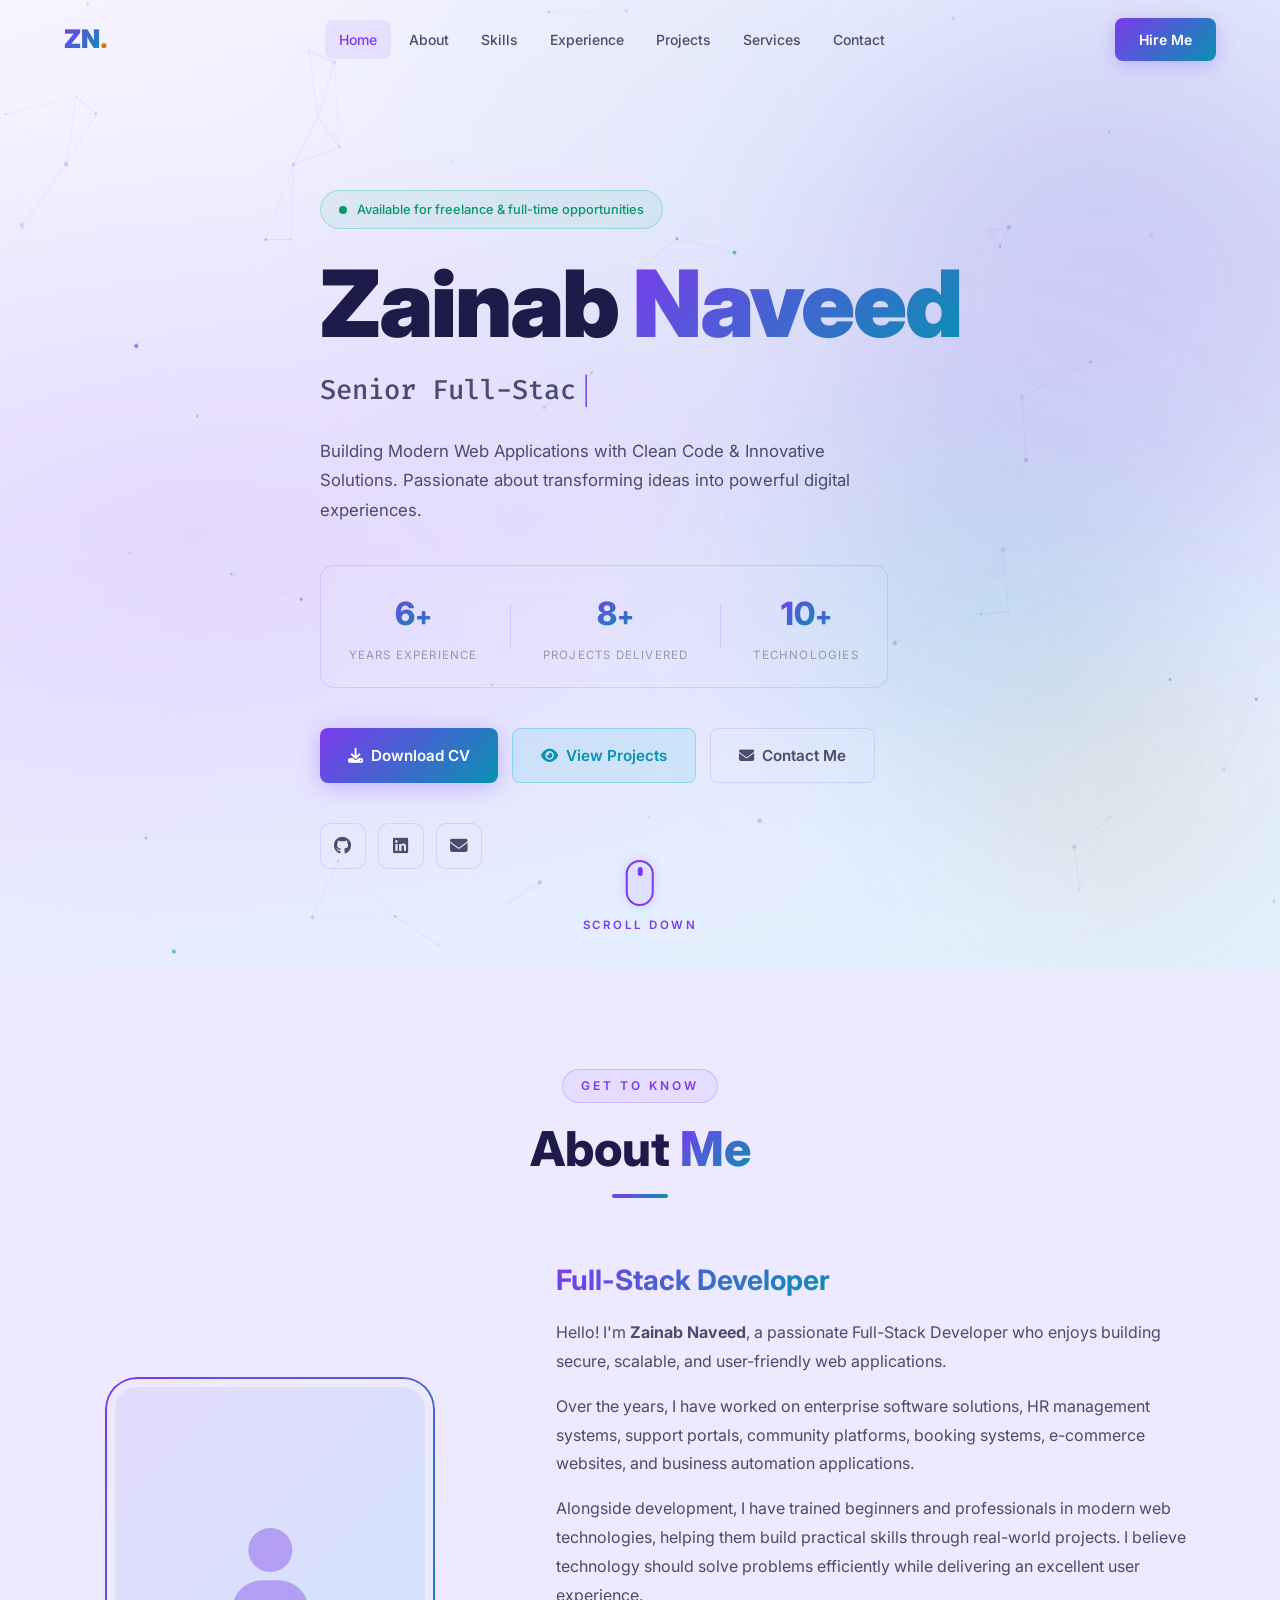
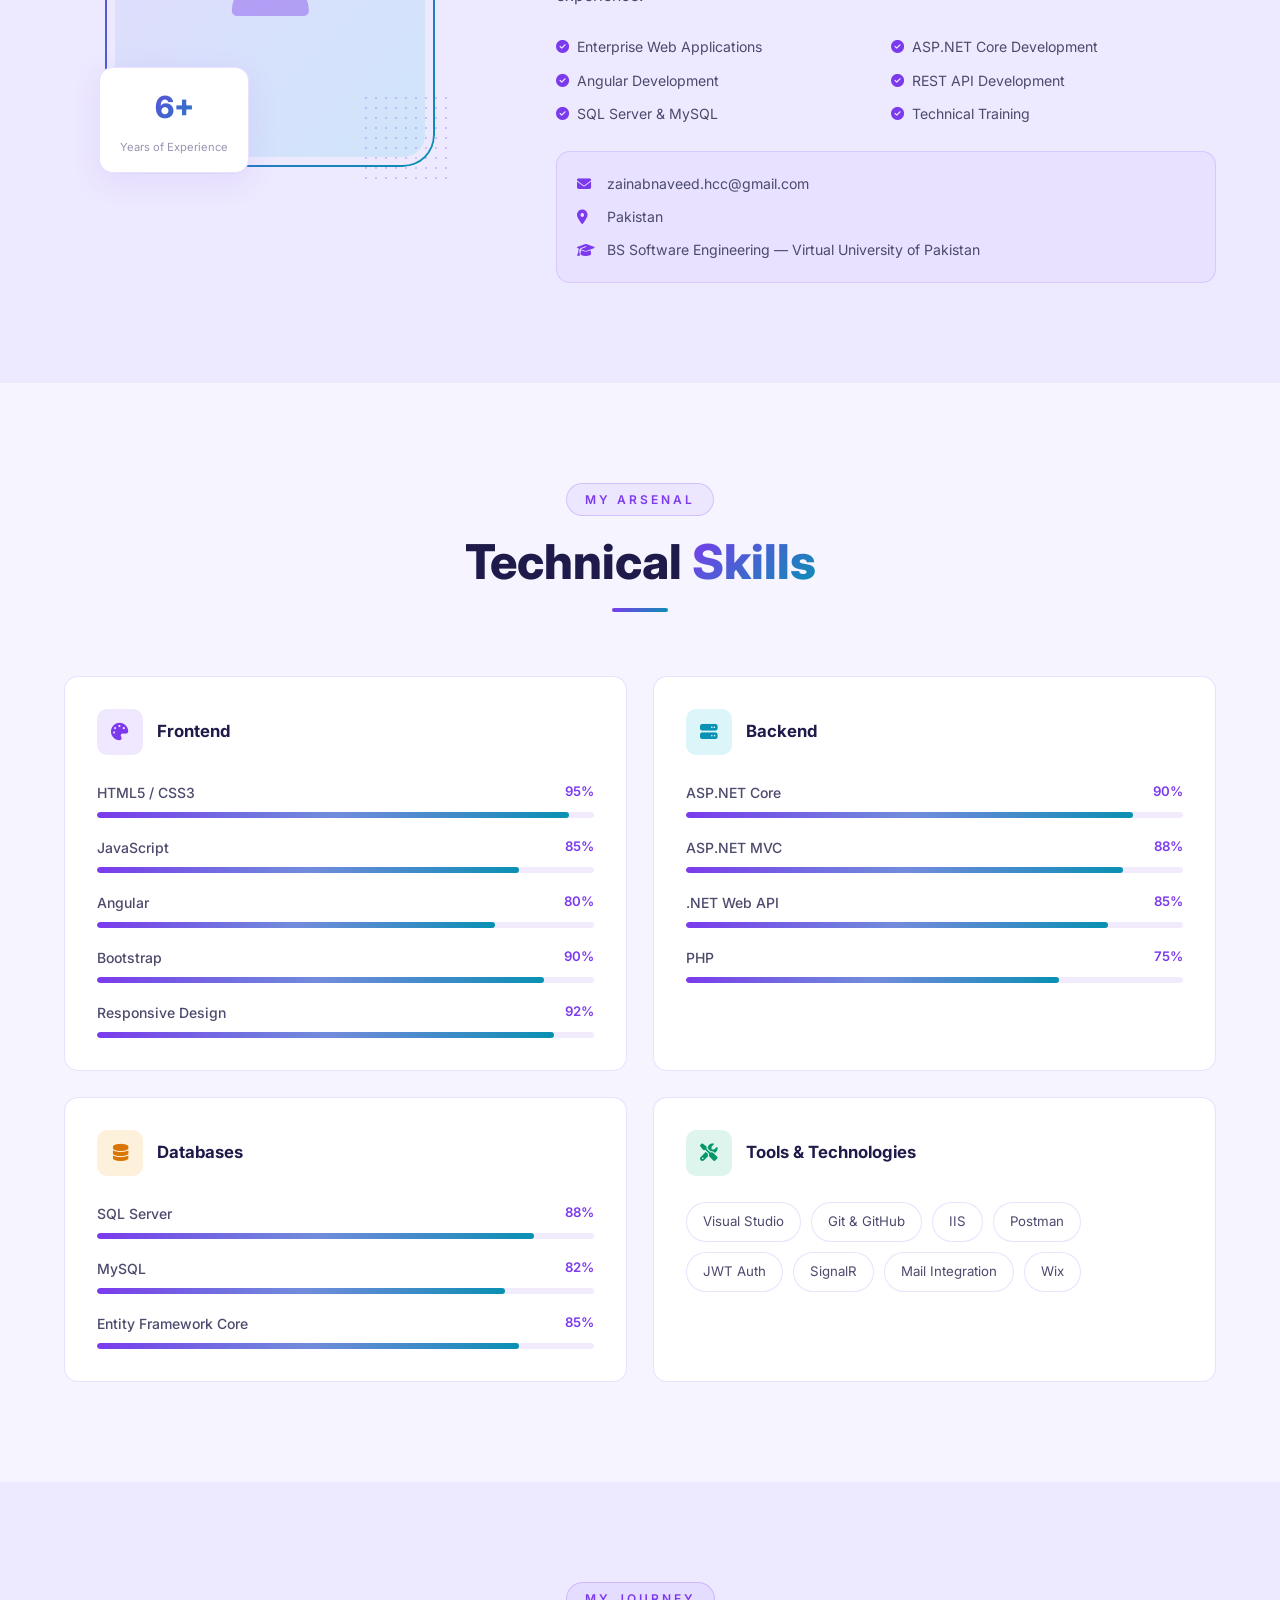
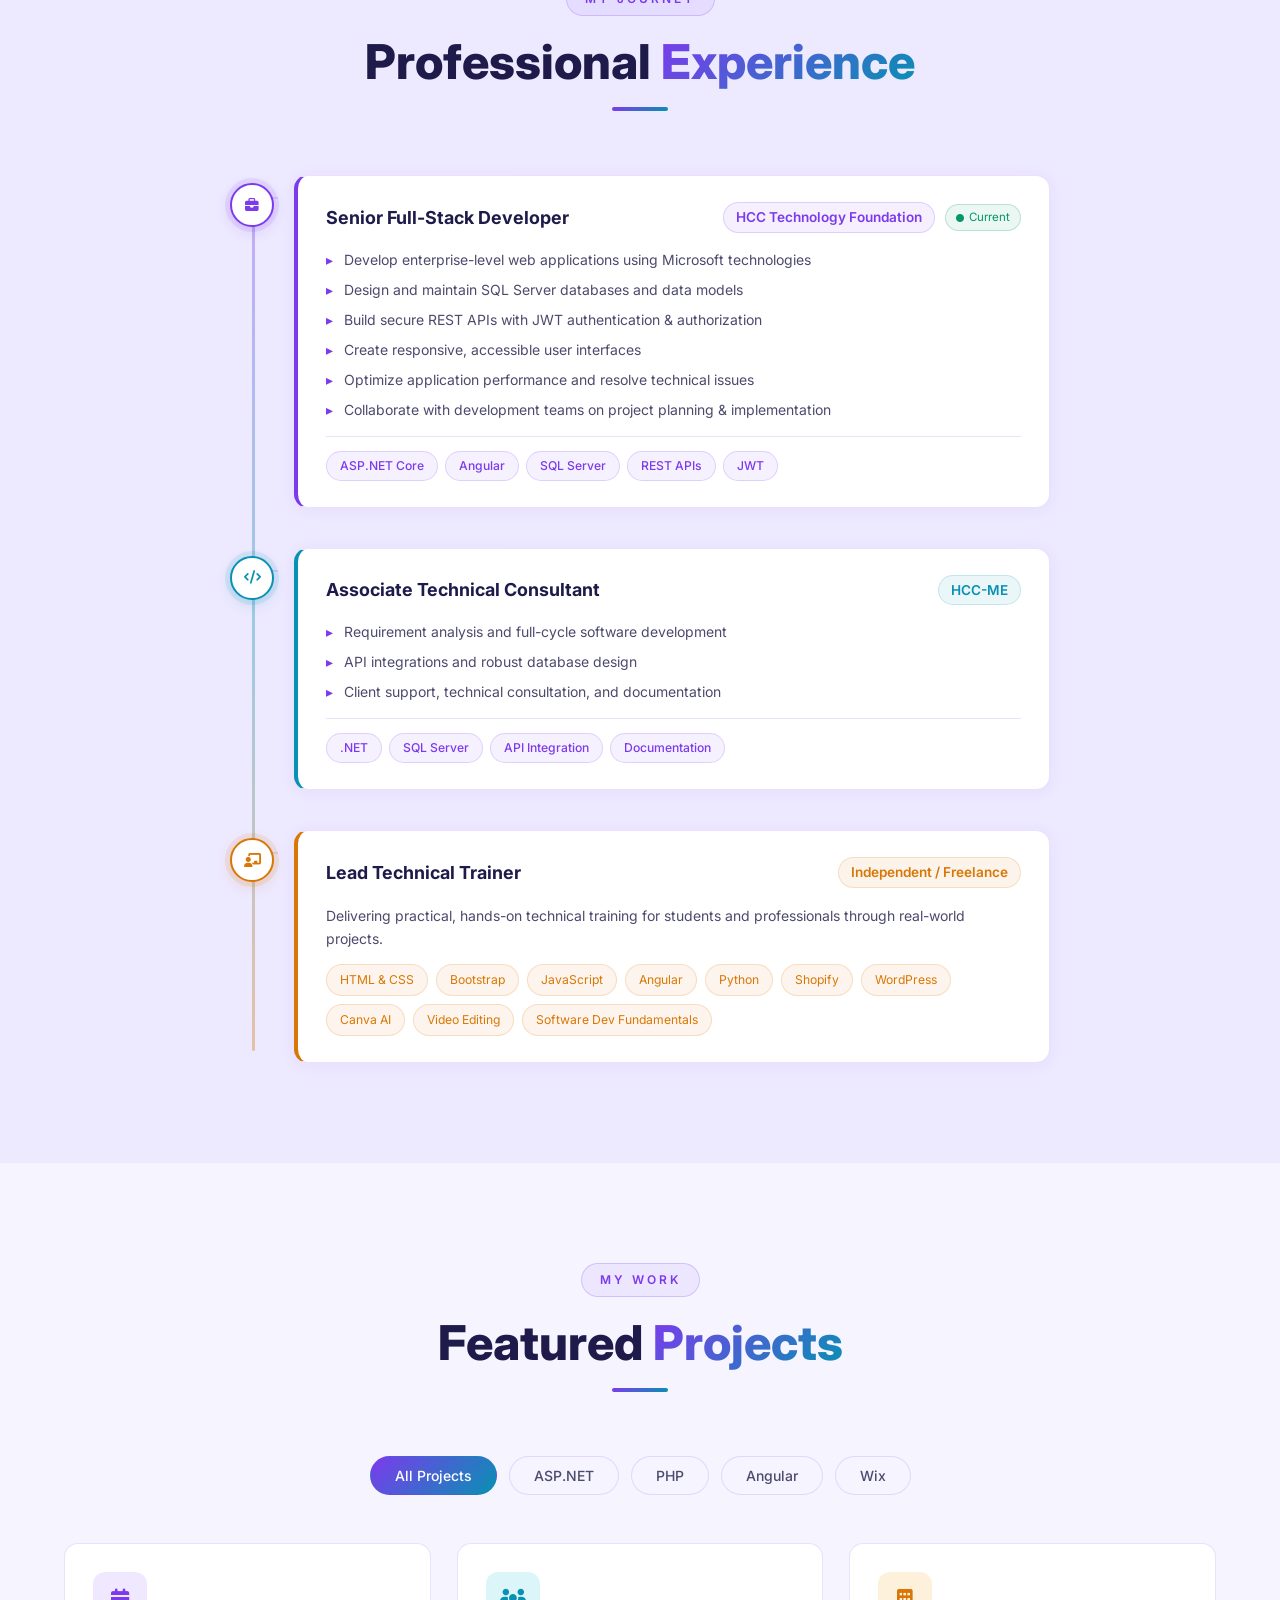
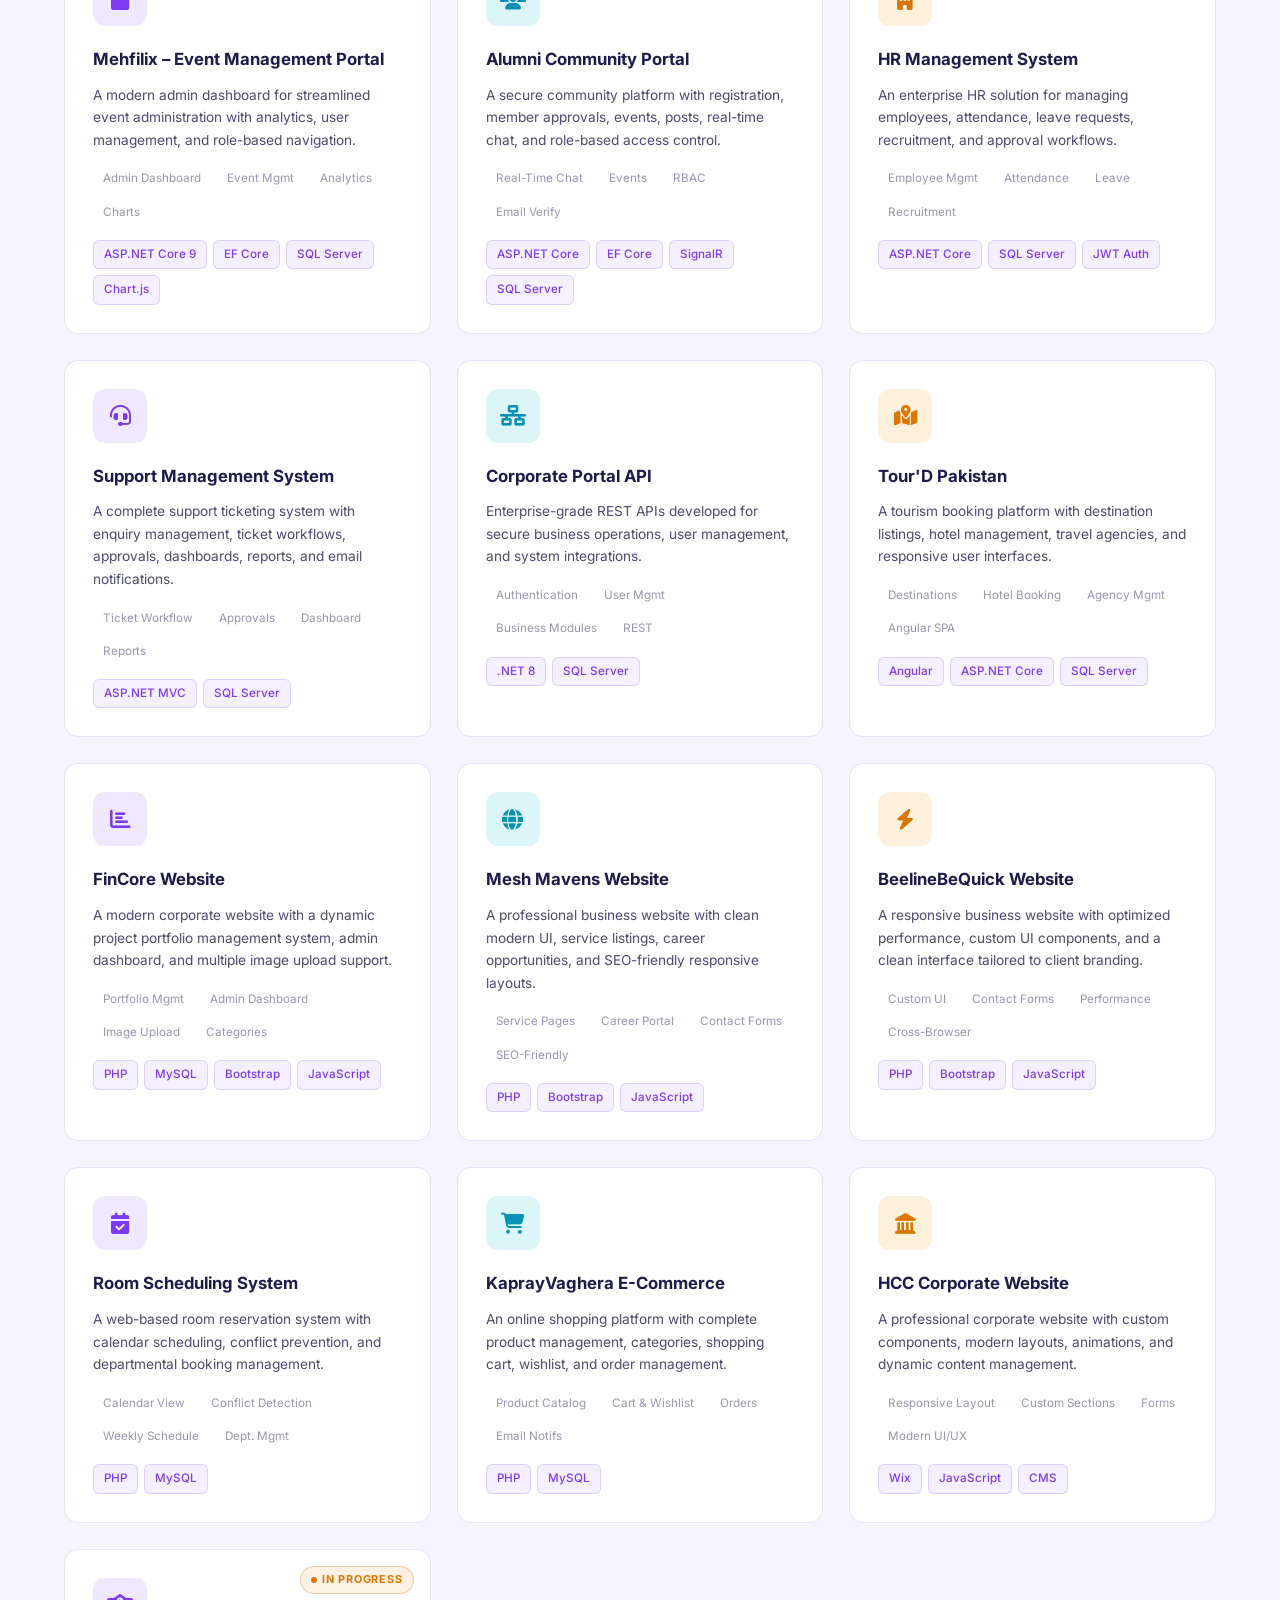
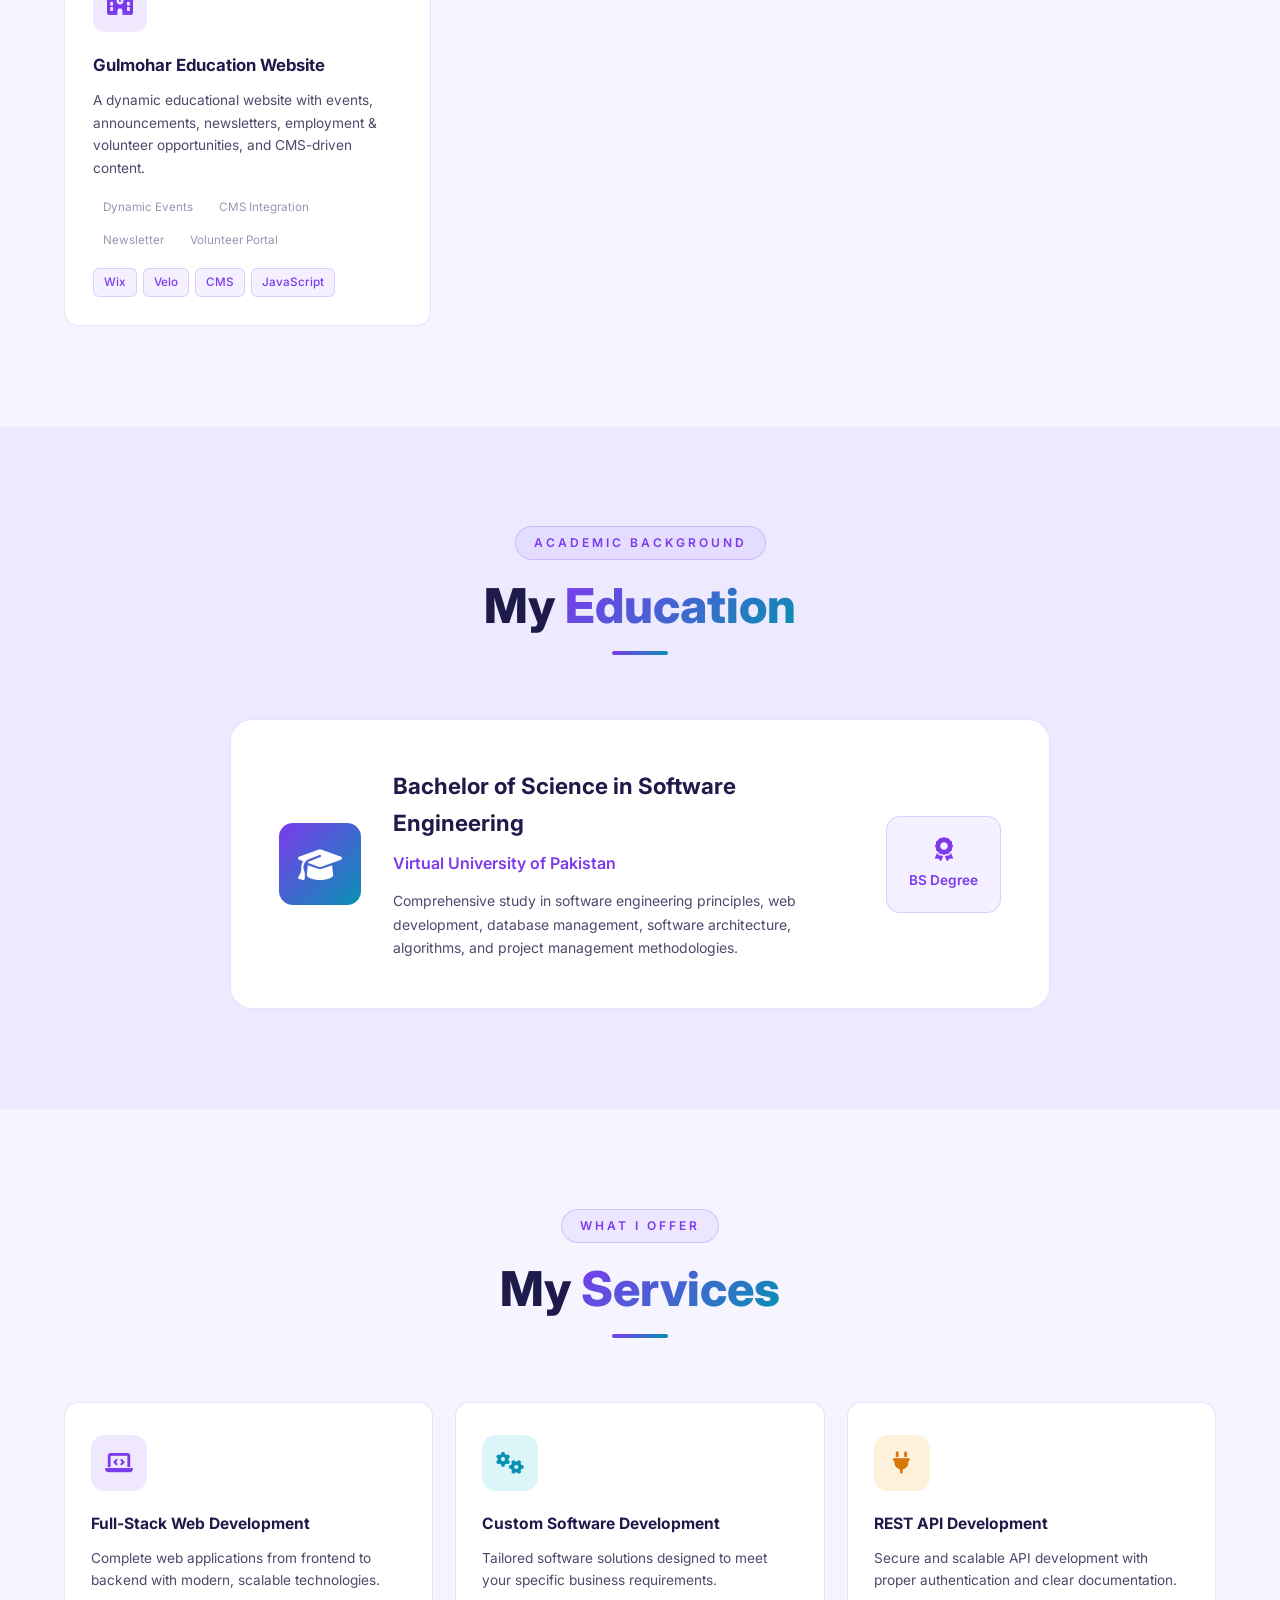
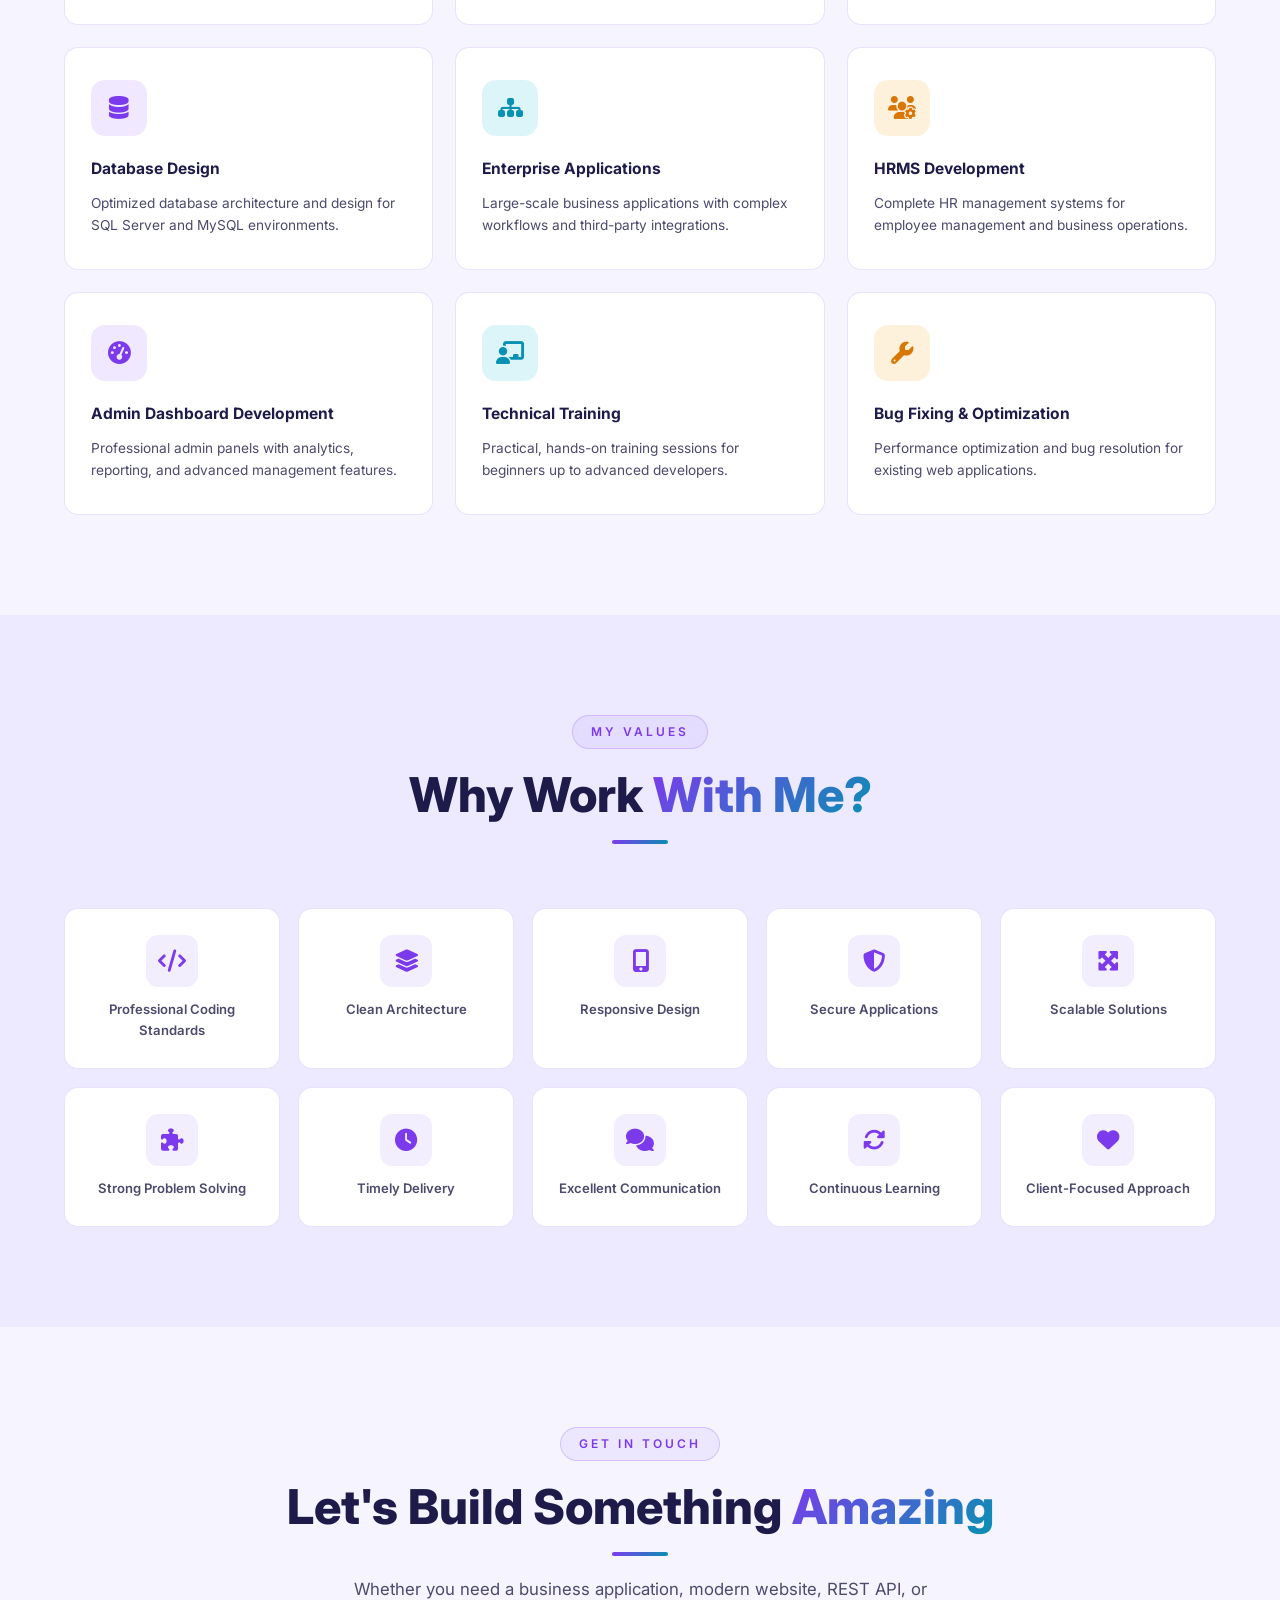
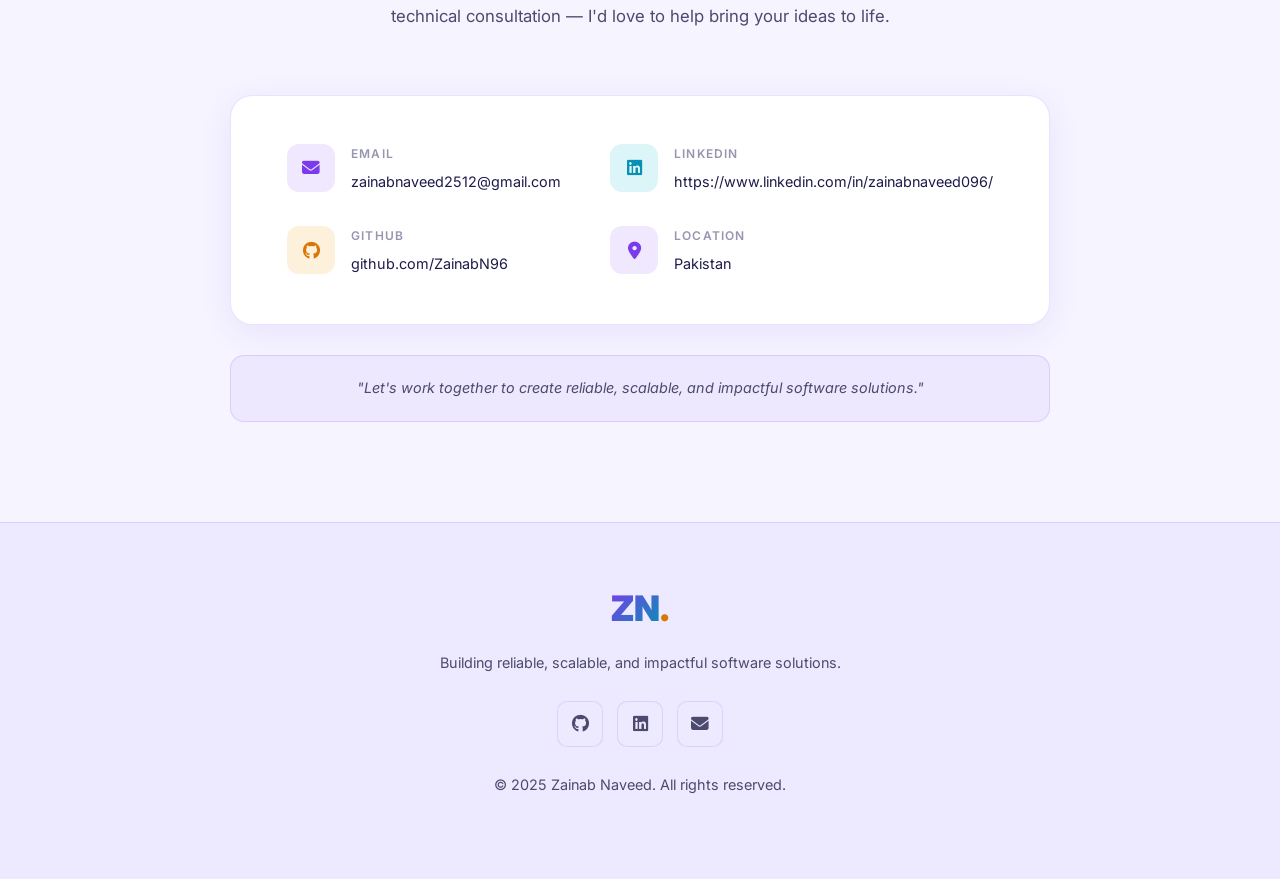
==== commit 4514706b: "XZ" ====
--- a/index.html
+++ b/index.html
@@ -73,14 +73,14 @@
         </div>
       </div>
       <div class="hero-buttons animate-fade-up delay-5">
-        <a href="#" class="btn-primary"><i class="fas fa-download"></i> Download CV</a>
+        <a href="cv.html" target="_blank" class="btn-primary"><i class="fas fa-download"></i> Download CV</a>
         <a href="#projects" class="btn-secondary"><i class="fas fa-eye"></i> View Projects</a>
         <a href="#contact" class="btn-outline"><i class="fas fa-envelope"></i> Contact Me</a>
       </div>
       <div class="hero-socials animate-fade-up delay-6">
         <a href="https://github.com/ZainabN96" class="social-link" target="_blank" title="GitHub"><i class="fab fa-github"></i></a>
-        <a href="https://linkedin.com/in/zainabnaveed" class="social-link" target="_blank" title="LinkedIn"><i class="fab fa-linkedin"></i></a>
-        <a href="mailto:zainabnaveed.hcc@gmail.com" class="social-link" title="Email"><i class="fas fa-envelope"></i></a>
+        <a href="https://linkedin.com/in/zainabnaveed096" class="social-link" target="_blank" title="LinkedIn"><i class="fab fa-linkedin"></i></a>
+        <a href="mailto:zainabnaveed2512@gmail.com" class="social-link" title="Email"><i class="fas fa-envelope"></i></a>
       </div>
     </div>
     <div class="hero-scroll">
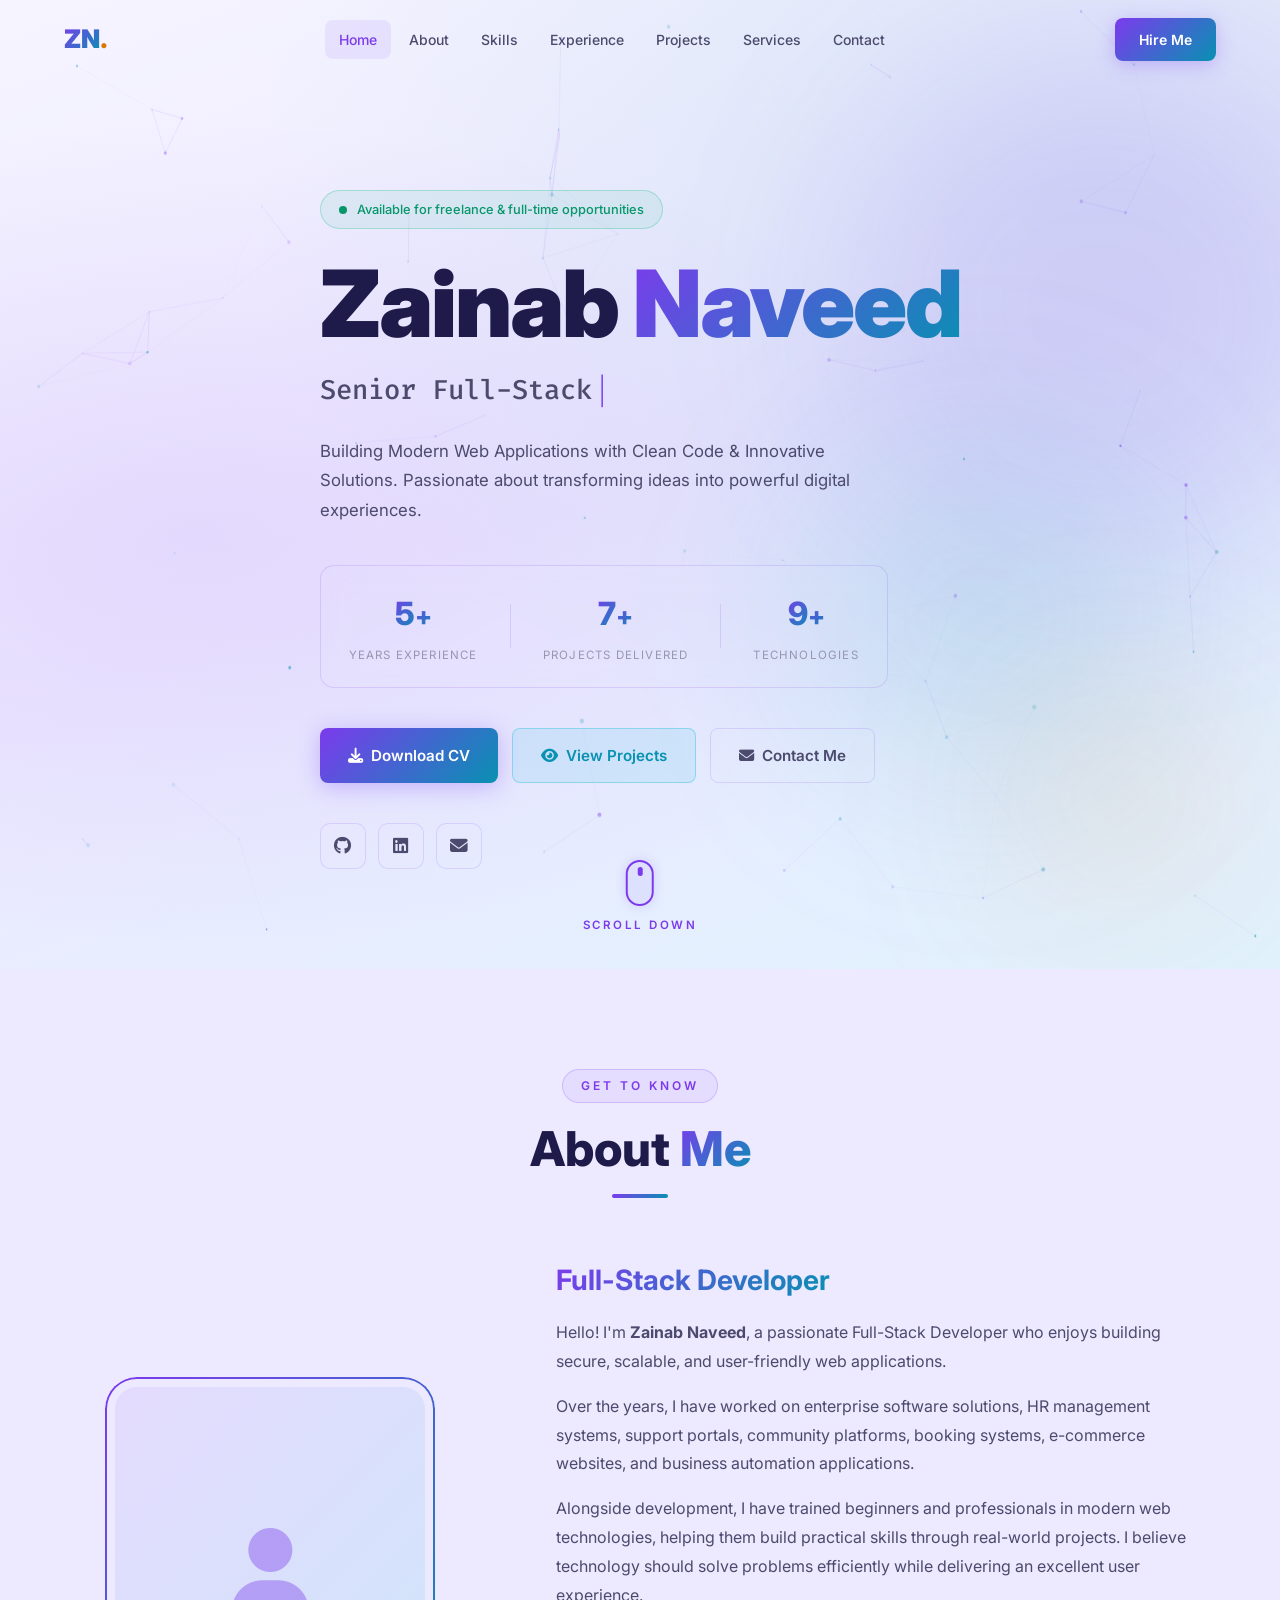
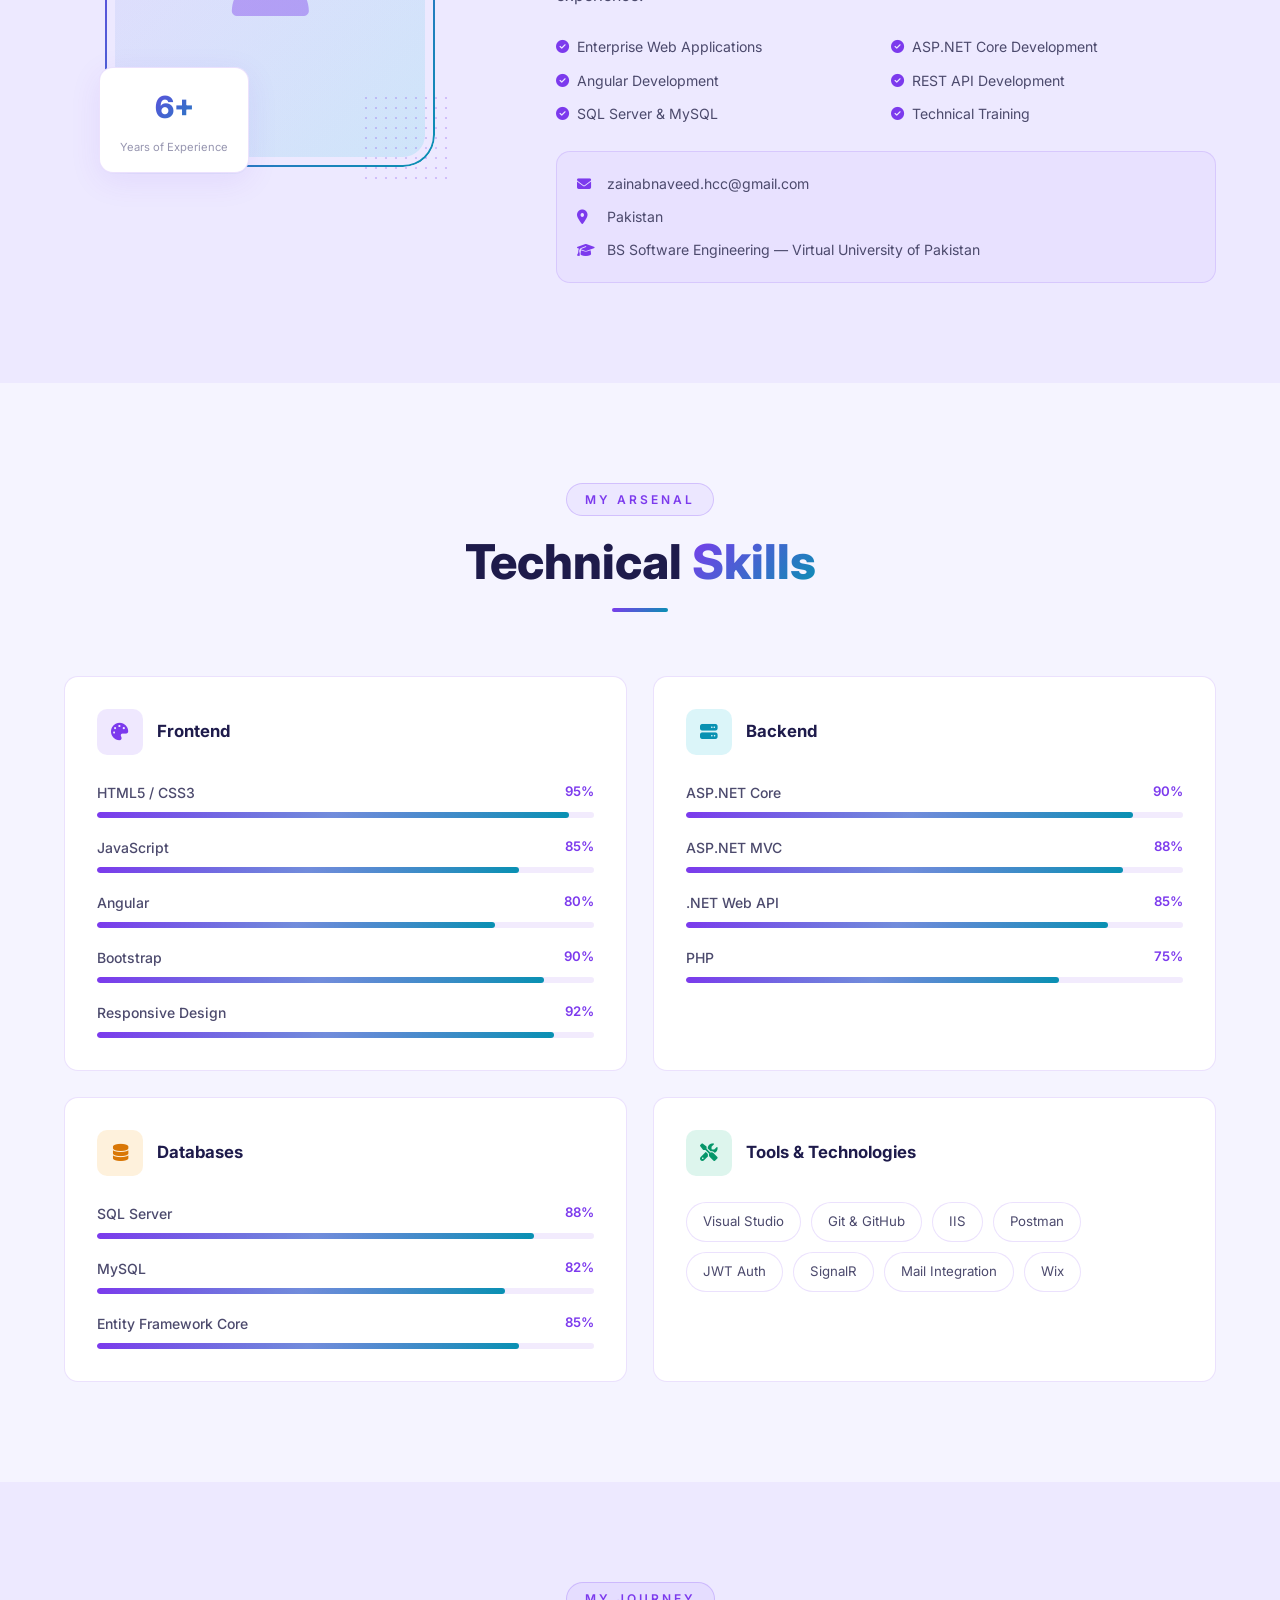
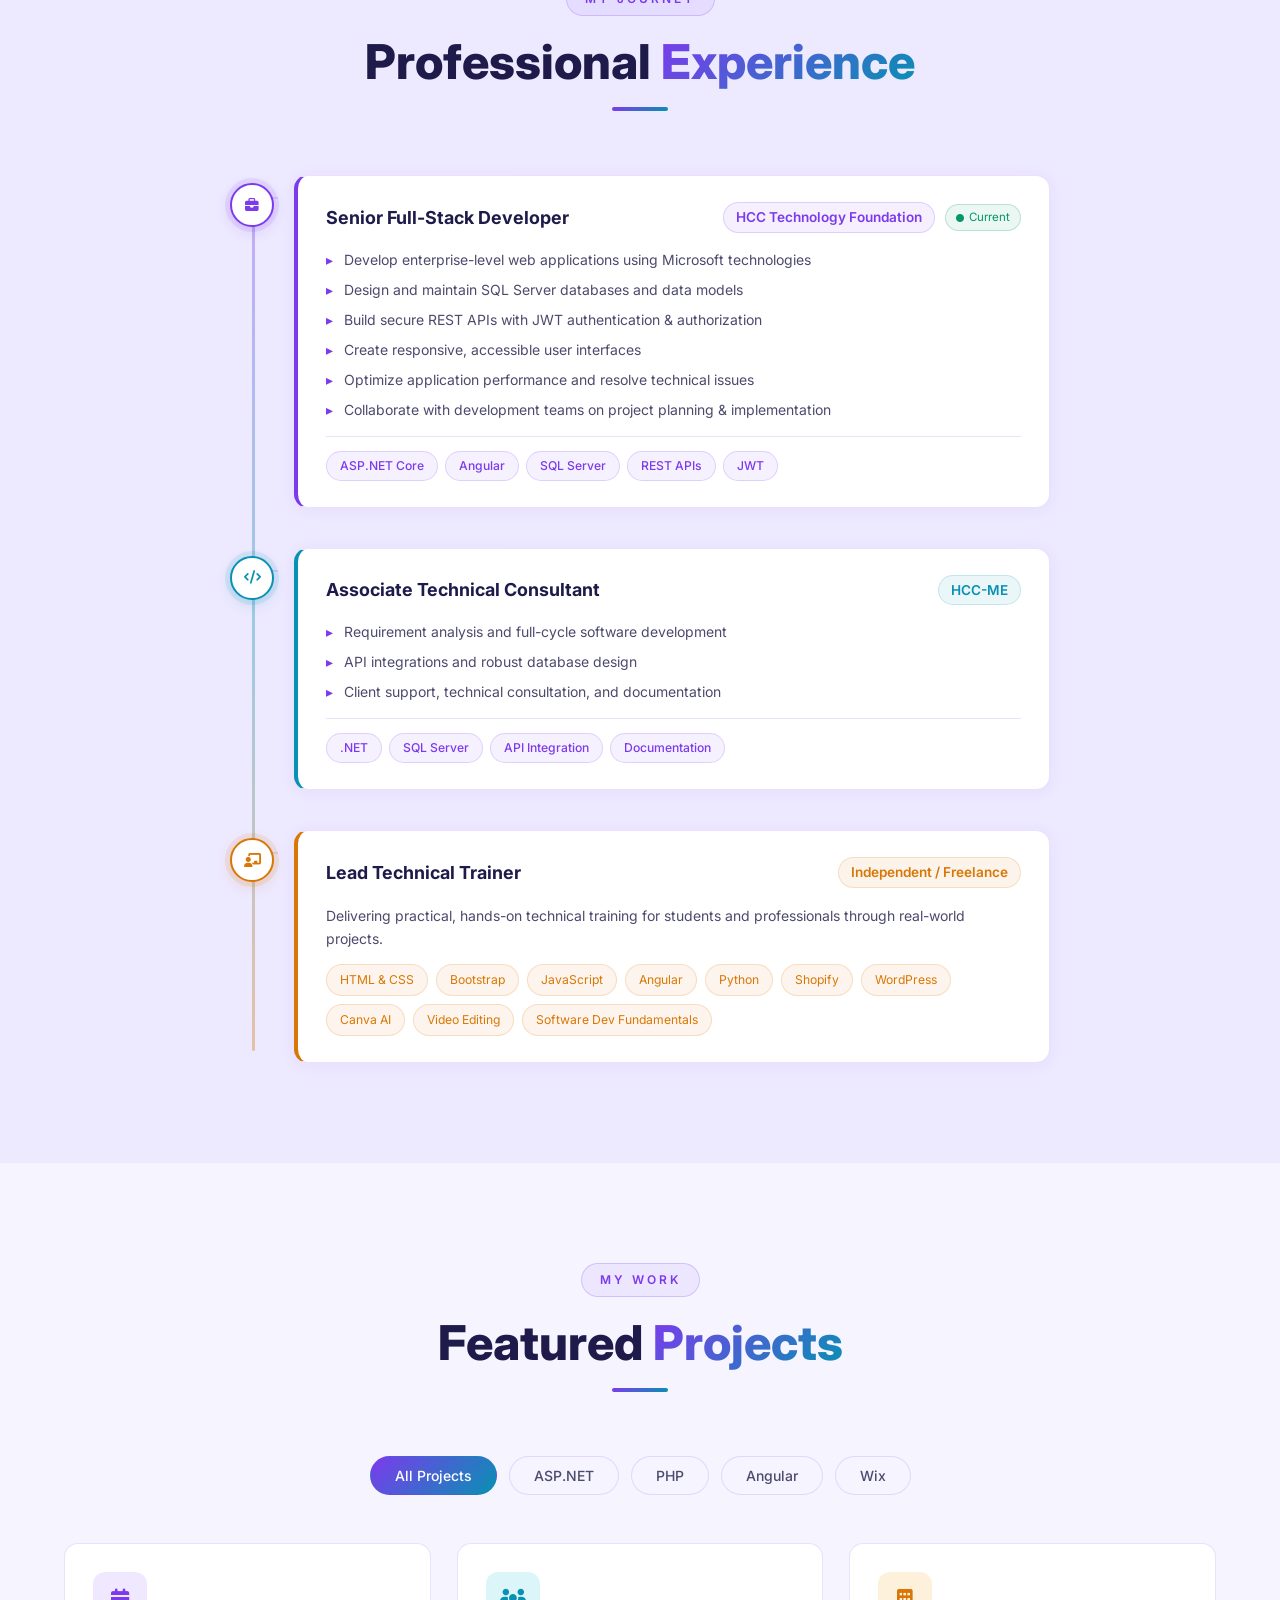
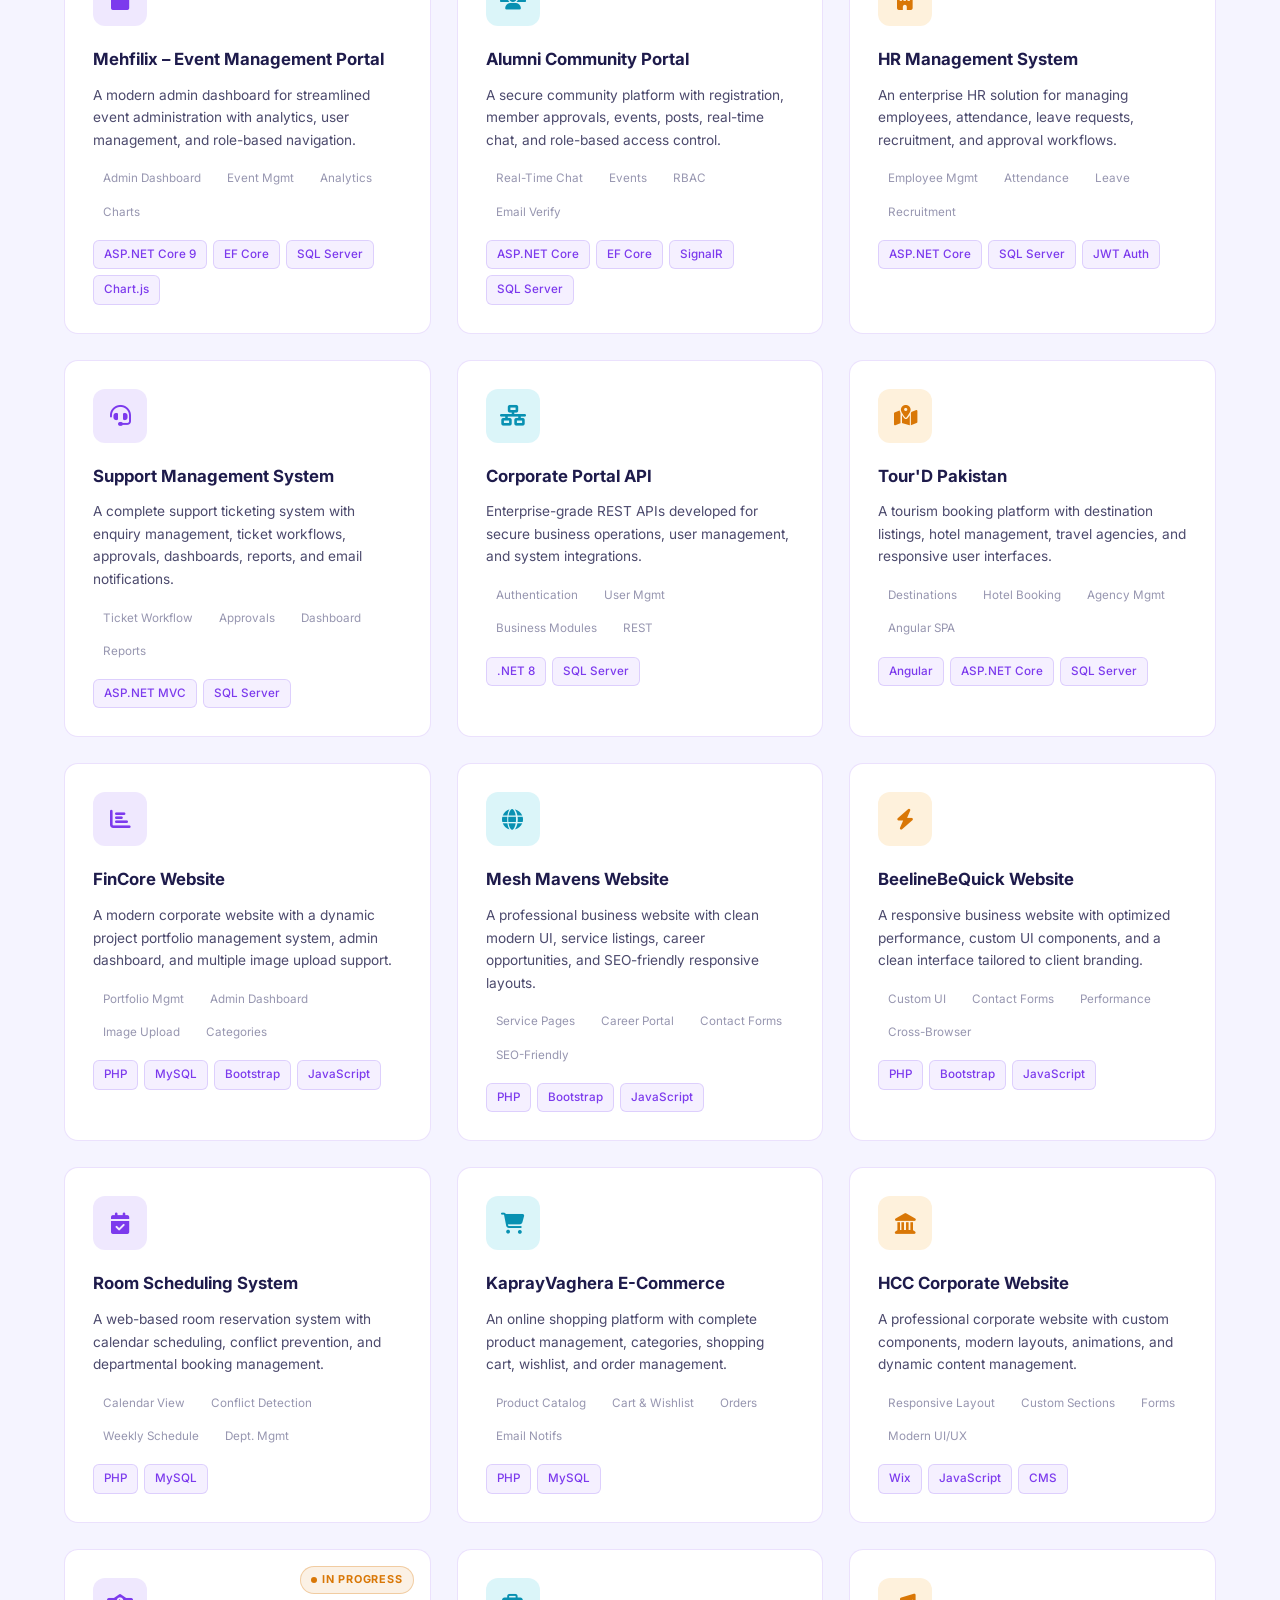
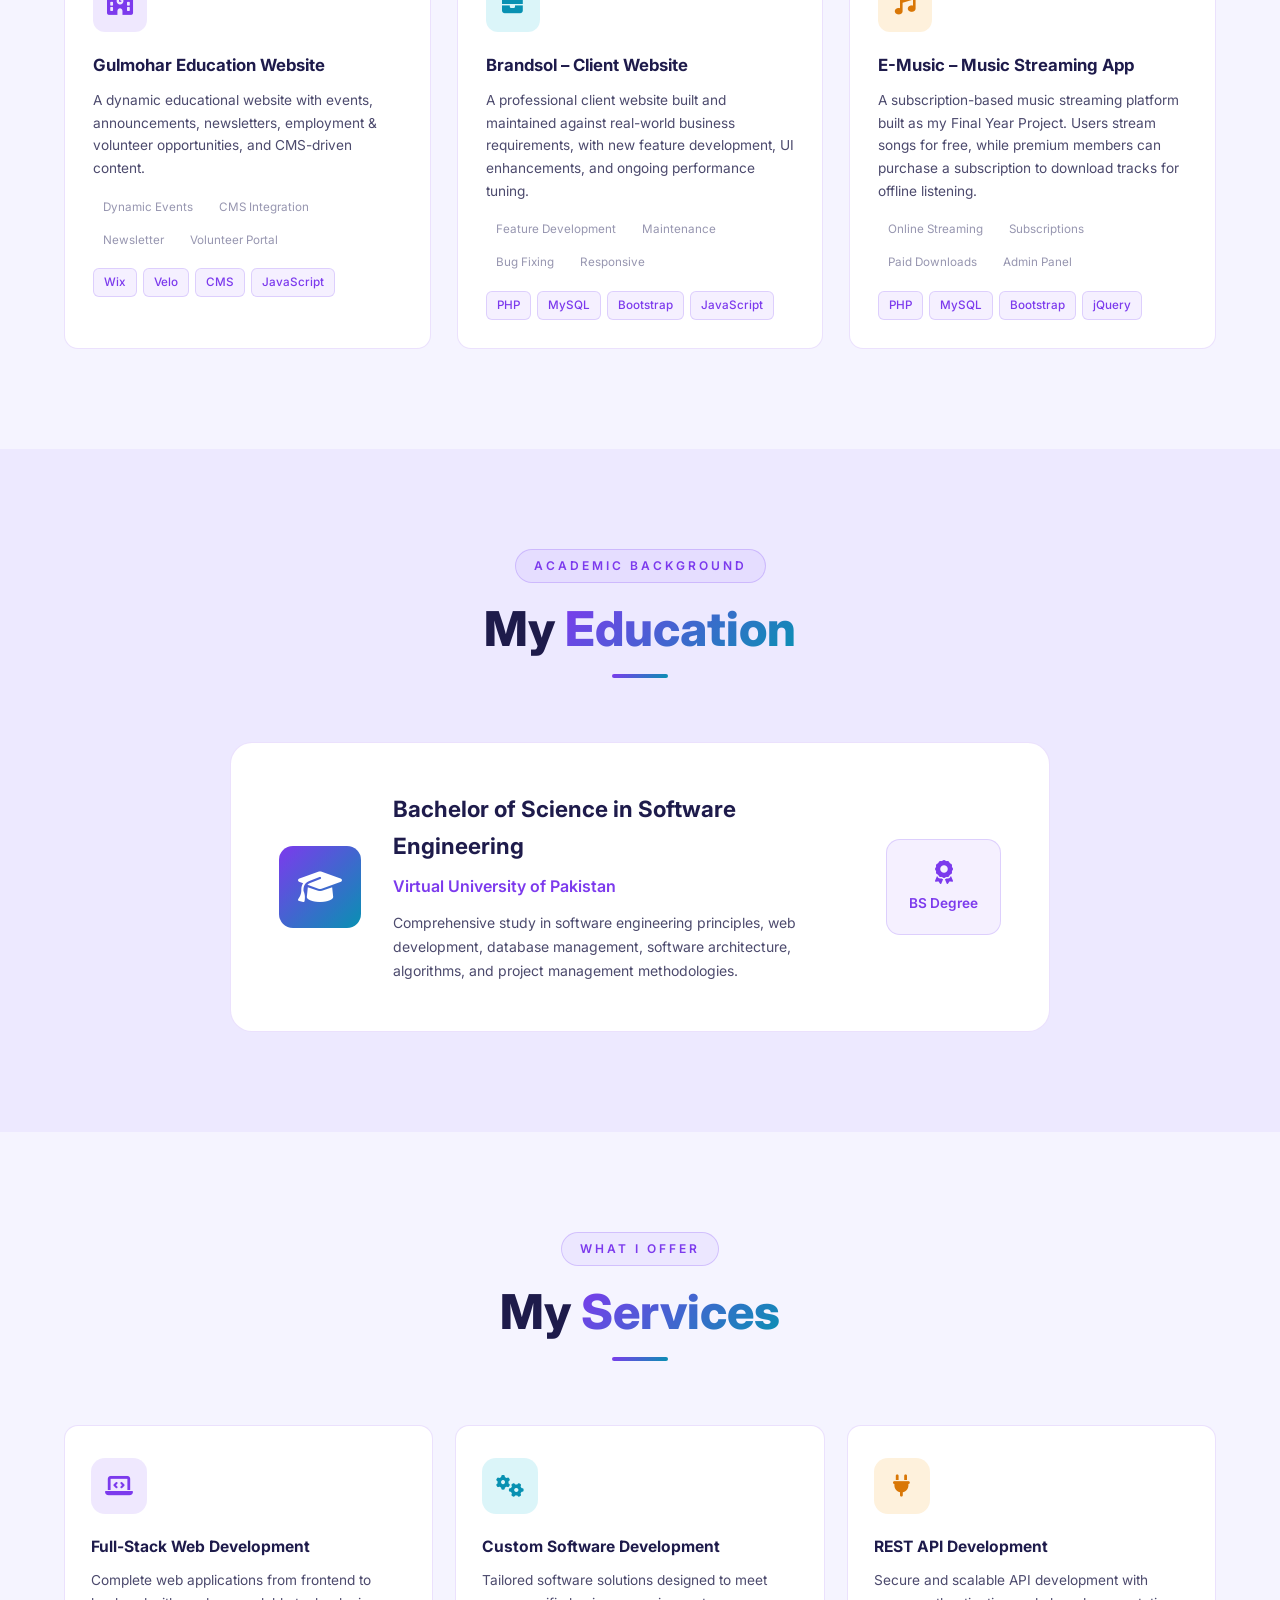
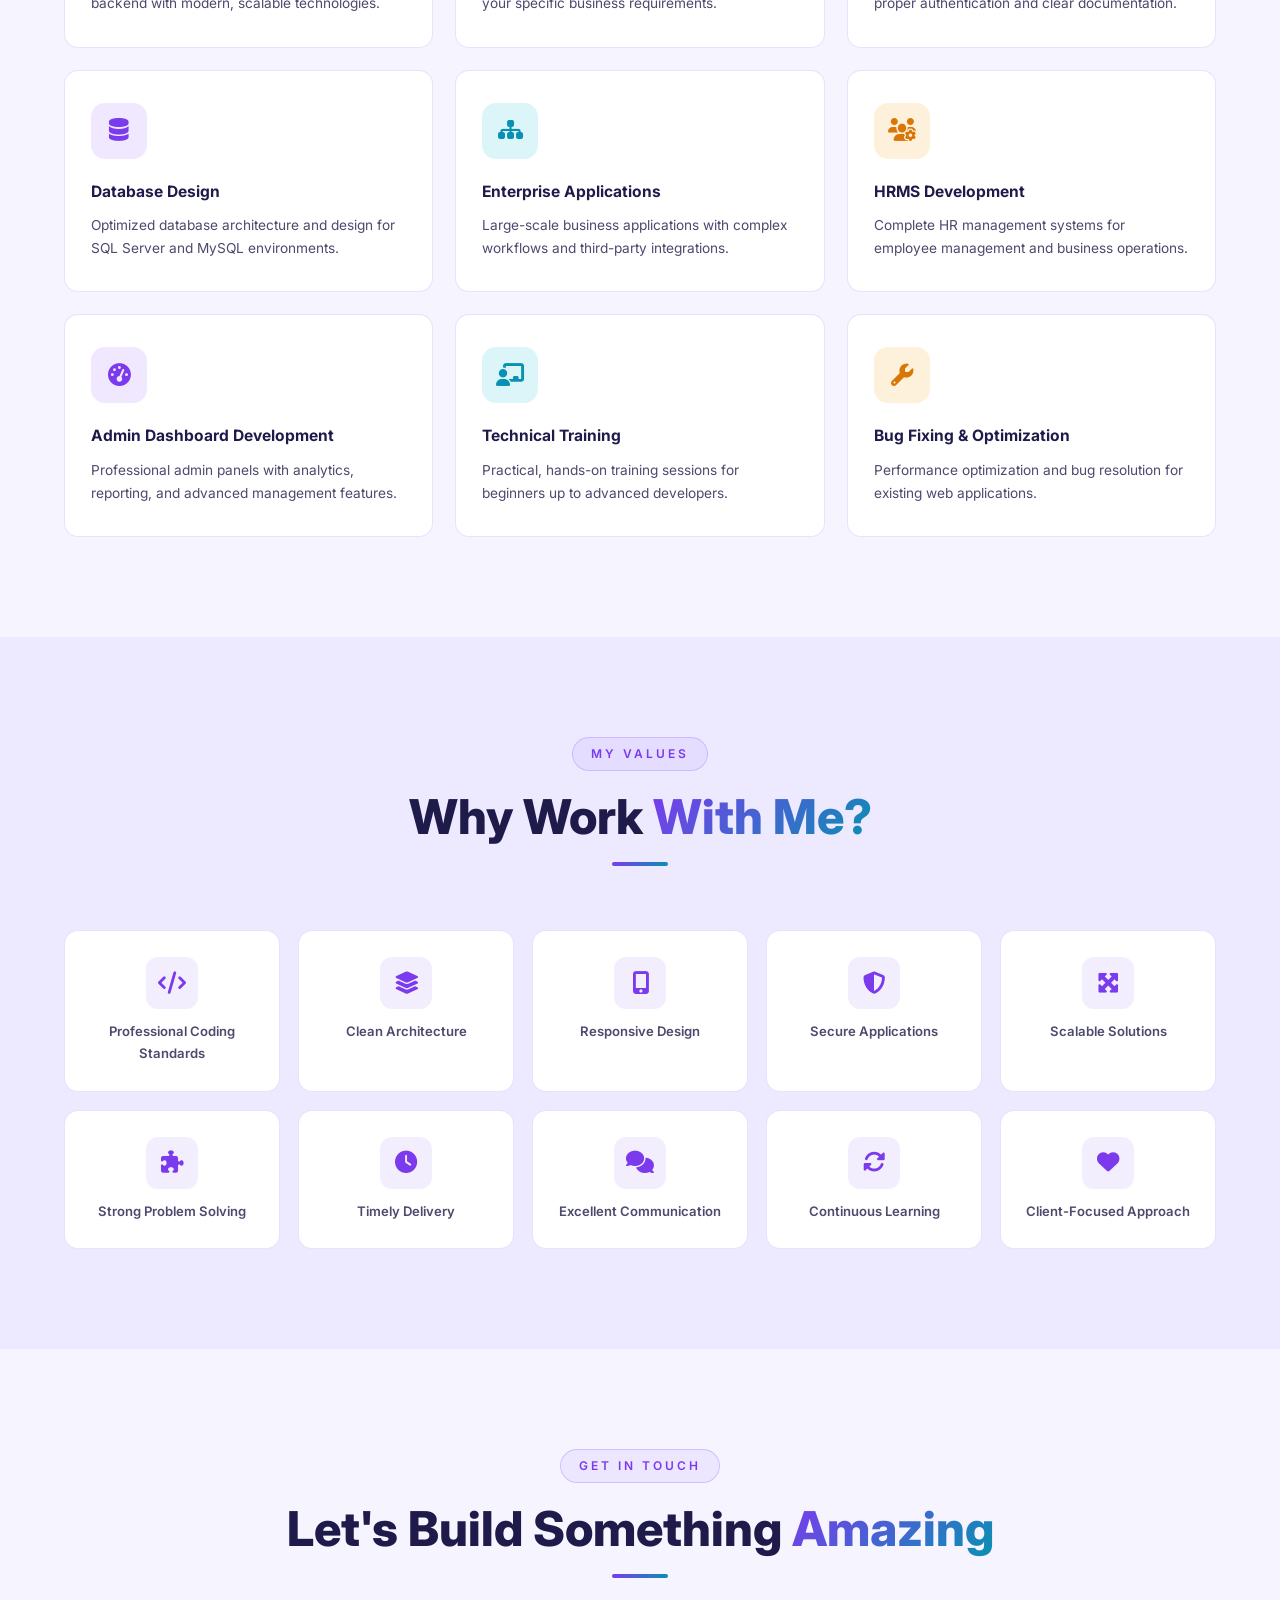
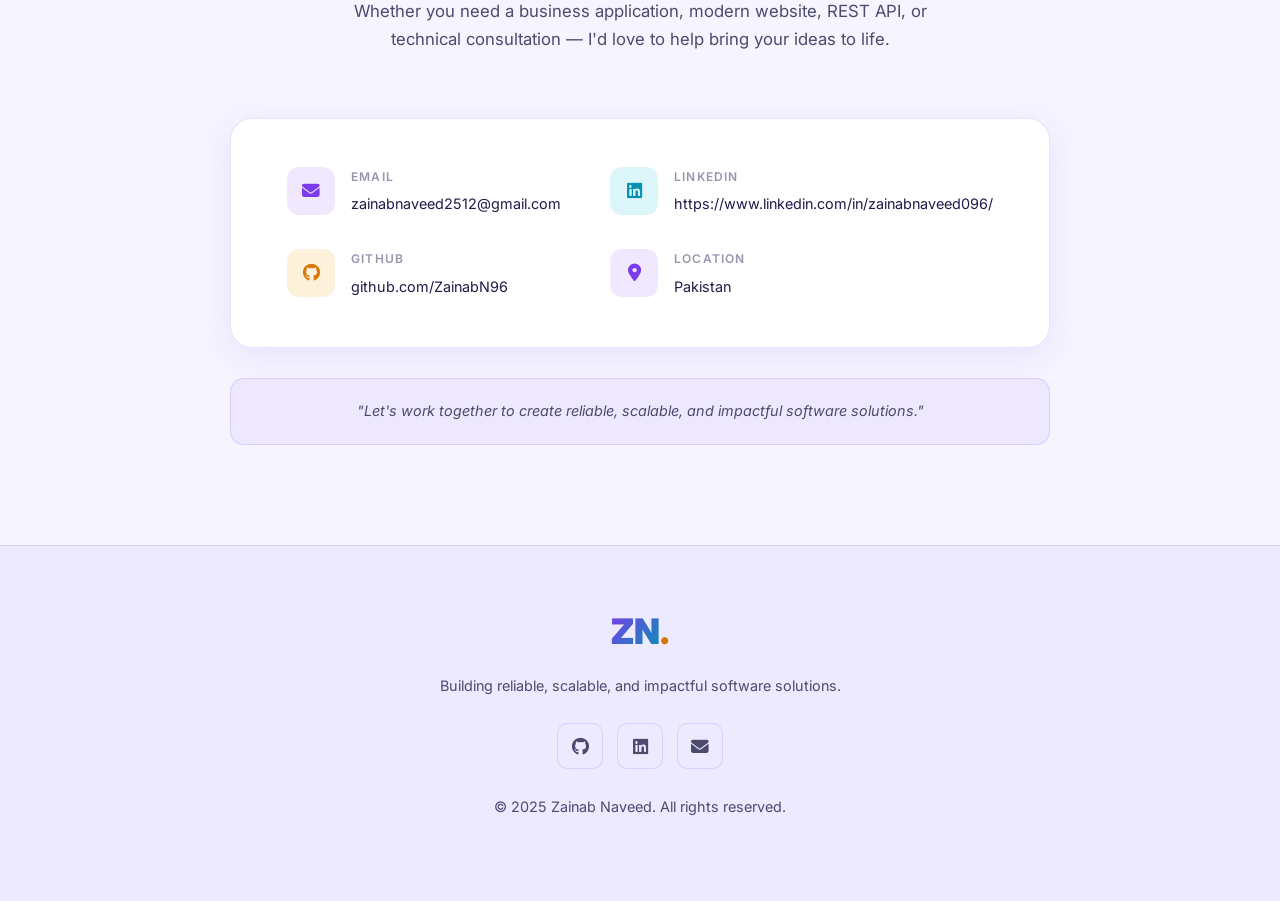
==== commit f8090599: "cv imp" ====
--- a/index.html
+++ b/index.html
@@ -621,6 +621,66 @@
           </div>
         </div>
 
+        <!-- Brandsol -->
+        <div class="project-card reveal-up delay-1" data-category="php">
+          <div class="project-icon secondary"><i class="fas fa-briefcase"></i></div>
+          <div class="project-content">
+            <h3>Brandsol – Client Website</h3>
+            <p>A professional client website built and maintained against real-world business requirements, with new feature development, UI enhancements, and ongoing performance tuning.</p>
+            <div class="project-features">
+              <span>Feature Development</span><span>Maintenance</span><span>Bug Fixing</span><span>Responsive</span>
+            </div>
+            <div class="project-tech">
+              <span class="tech-badge">PHP</span>
+              <span class="tech-badge">MySQL</span>
+              <span class="tech-badge">Bootstrap</span>
+              <span class="tech-badge">JavaScript</span>
+            </div>
+          </div>
+          <div class="project-overlay">
+            <div class="overlay-content">
+              <h4>My Responsibilities</h4>
+              <ul>
+                <li>Frontend Development &amp; UI Improvements</li>
+                <li>Website Maintenance &amp; Content Updates</li>
+                <li>Bug Fixing &amp; Performance Optimization</li>
+                <li>Responsive Design</li>
+                <li>Cross-Browser Compatibility</li>
+              </ul>
+            </div>
+          </div>
+        </div>
+
+        <!-- E-Music -->
+        <div class="project-card reveal-up delay-2" data-category="php">
+          <div class="project-icon accent"><i class="fas fa-music"></i></div>
+          <div class="project-content">
+            <h3>E-Music – Music Streaming App</h3>
+            <p>A subscription-based music streaming platform built as my Final Year Project. Users stream songs for free, while premium members can purchase a subscription to download tracks for offline listening.</p>
+            <div class="project-features">
+              <span>Online Streaming</span><span>Subscriptions</span><span>Paid Downloads</span><span>Admin Panel</span>
+            </div>
+            <div class="project-tech">
+              <span class="tech-badge">PHP</span>
+              <span class="tech-badge">MySQL</span>
+              <span class="tech-badge">Bootstrap</span>
+              <span class="tech-badge">jQuery</span>
+            </div>
+          </div>
+          <div class="project-overlay">
+            <div class="overlay-content">
+              <h4>E-Music Features</h4>
+              <ul>
+                <li>User Registration &amp; Authentication</li>
+                <li>Free Streaming &amp; Paid Downloads</li>
+                <li>Song Search, Filtering &amp; Categories</li>
+                <li>User Profile Management</li>
+                <li>Admin Dashboard for Songs &amp; Users</li>
+              </ul>
+            </div>
+          </div>
+        </div>
+
       </div>
     </div>
   </section>
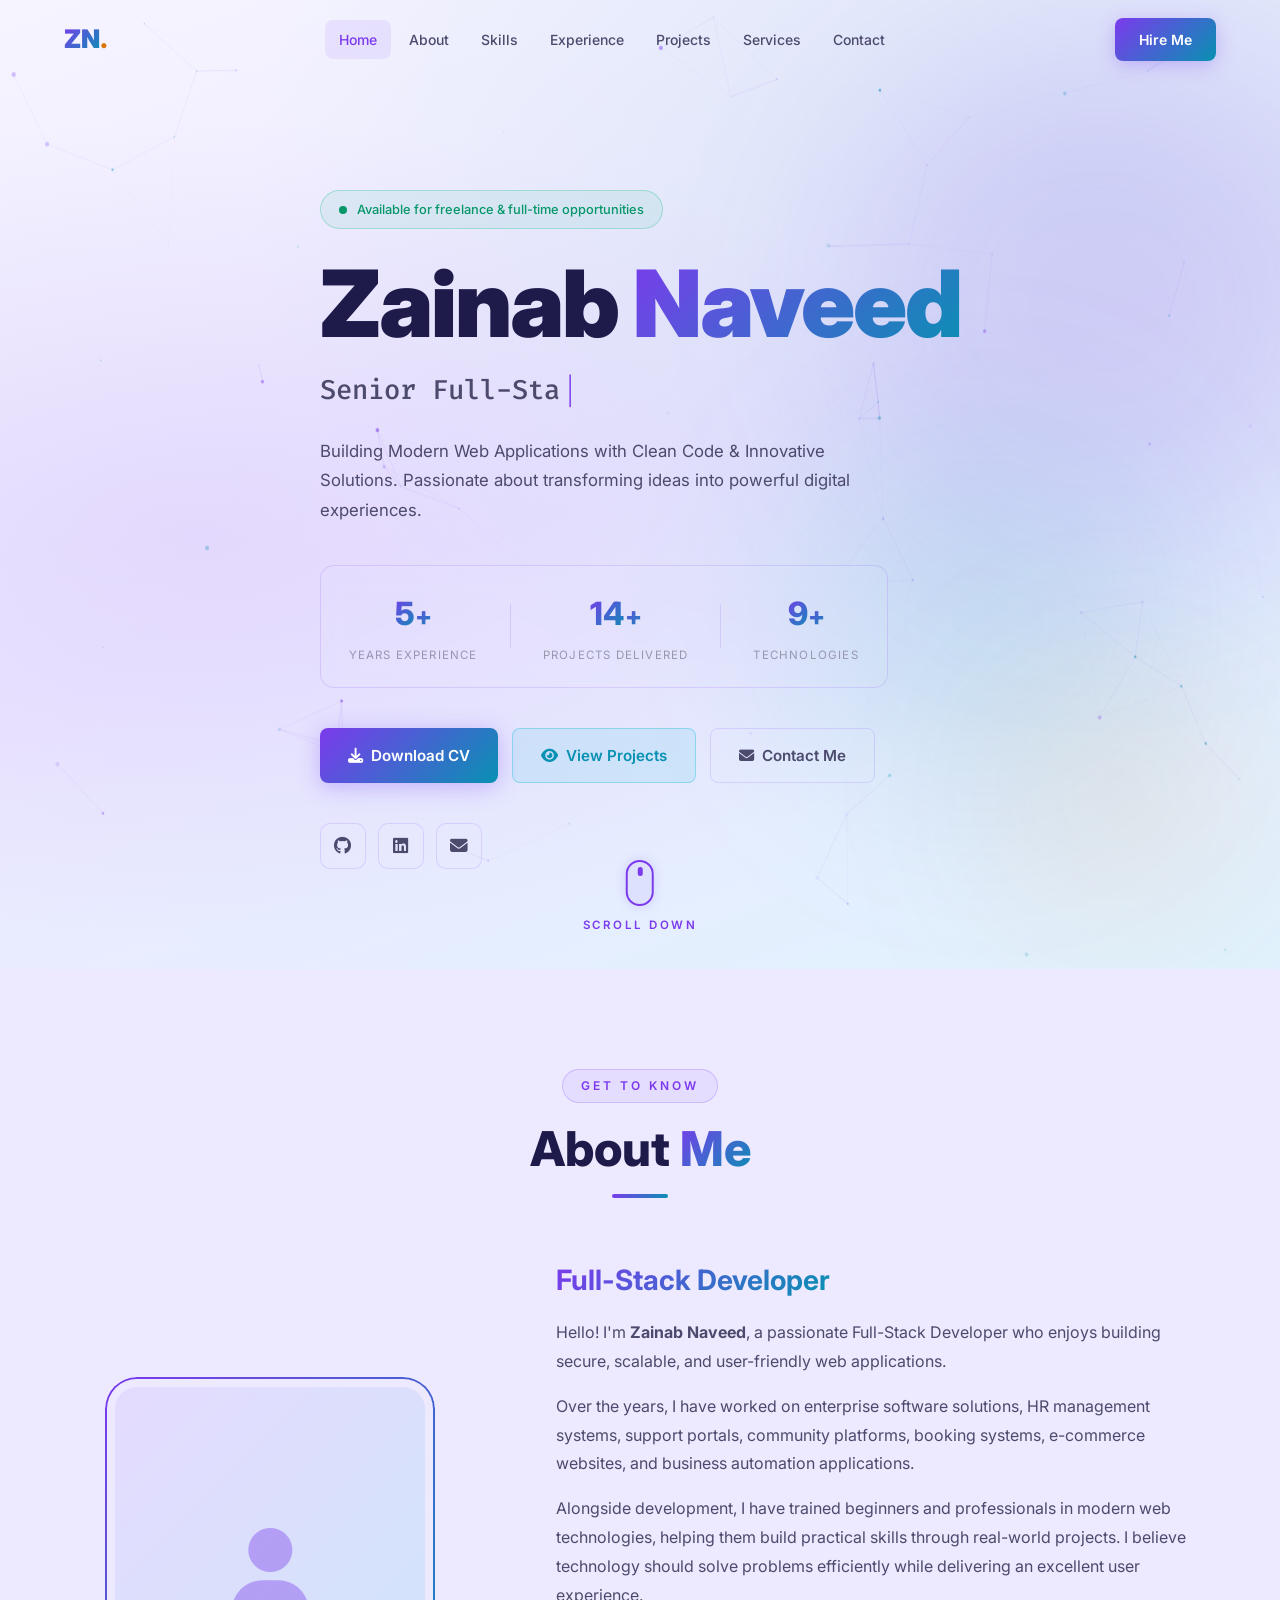
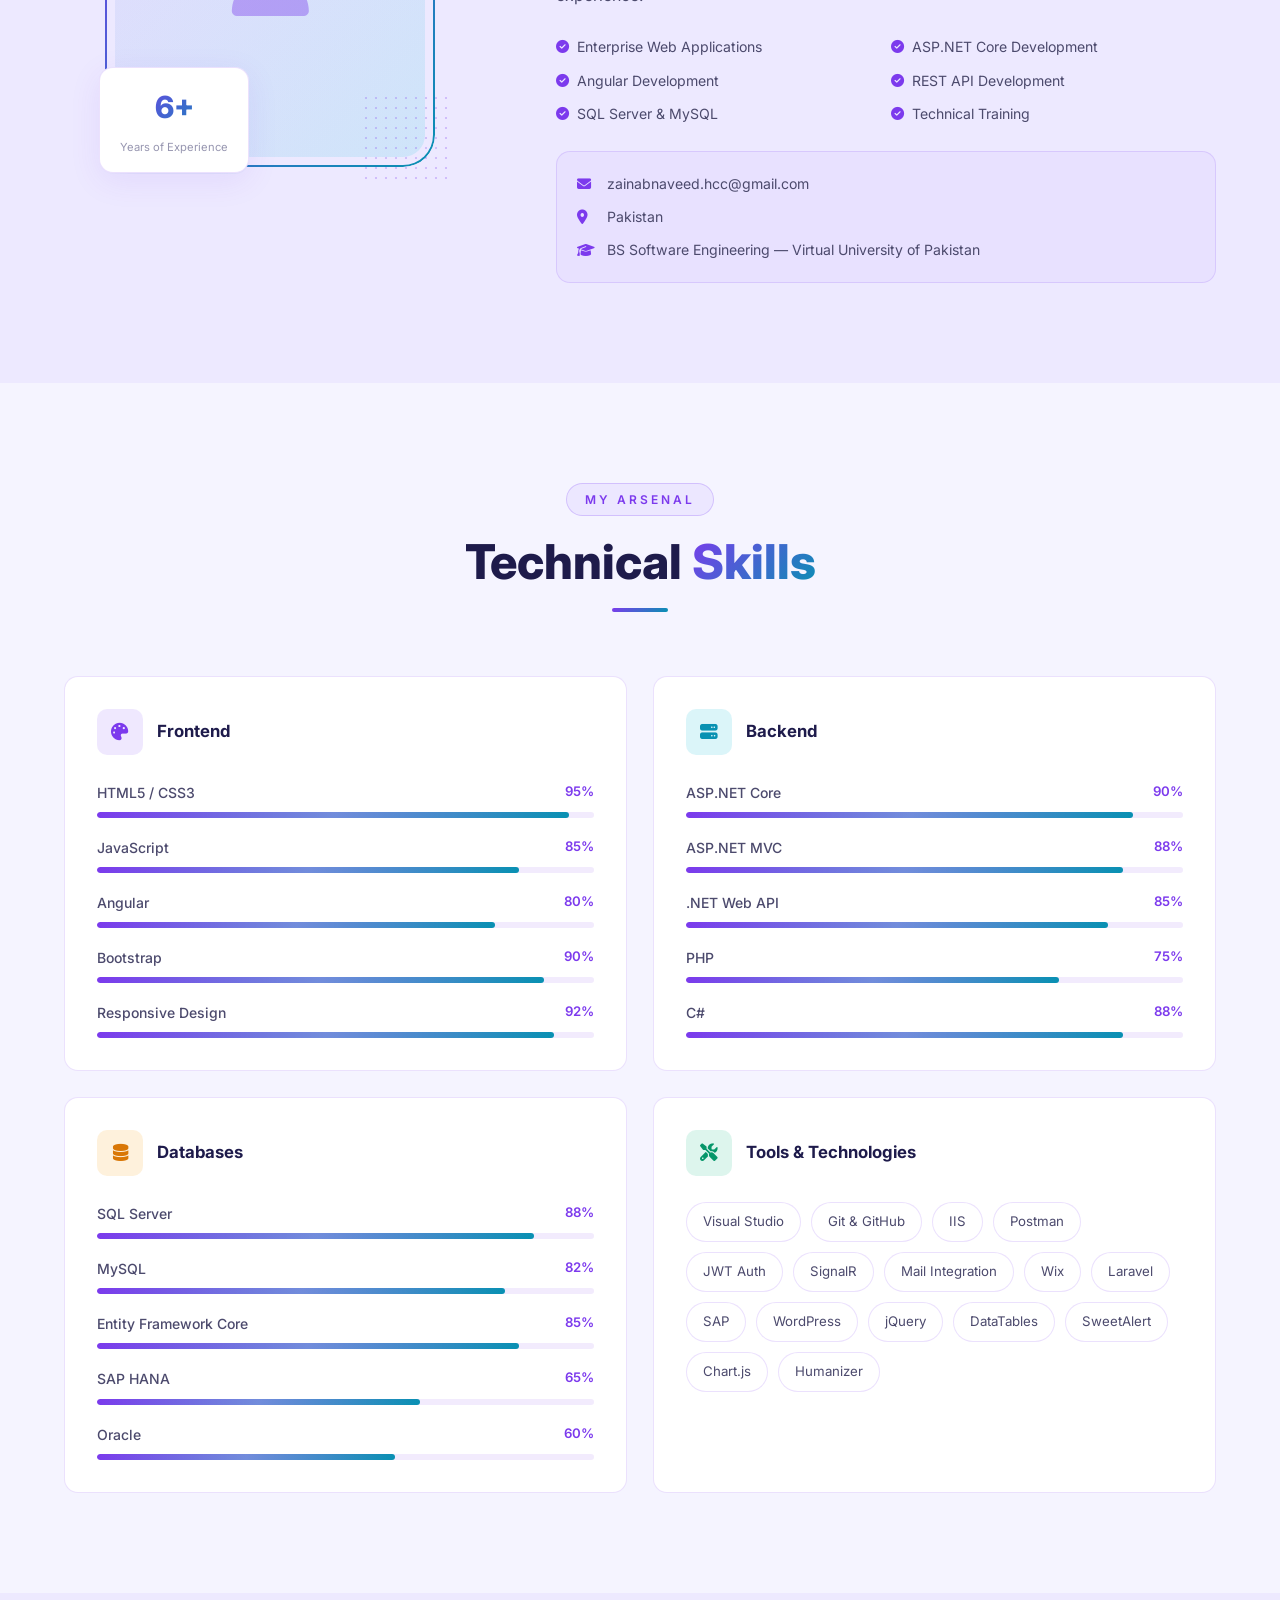
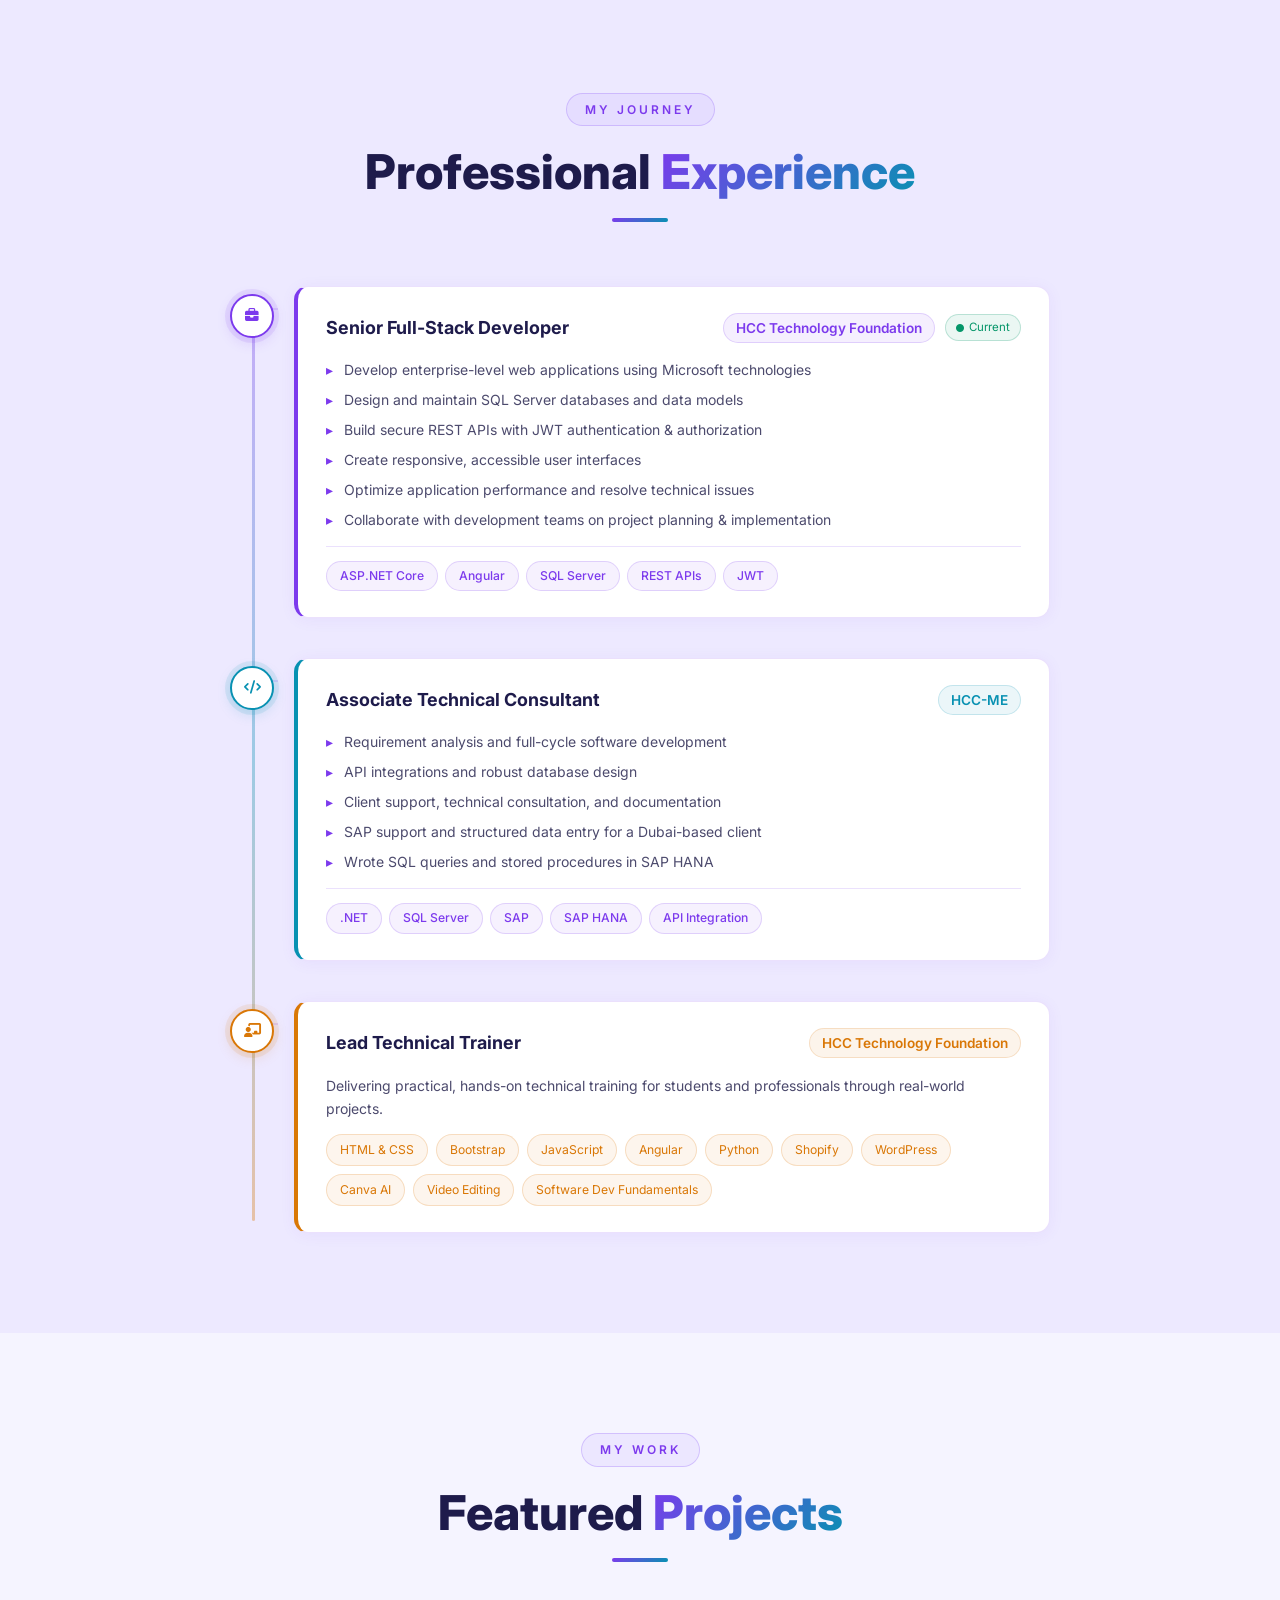
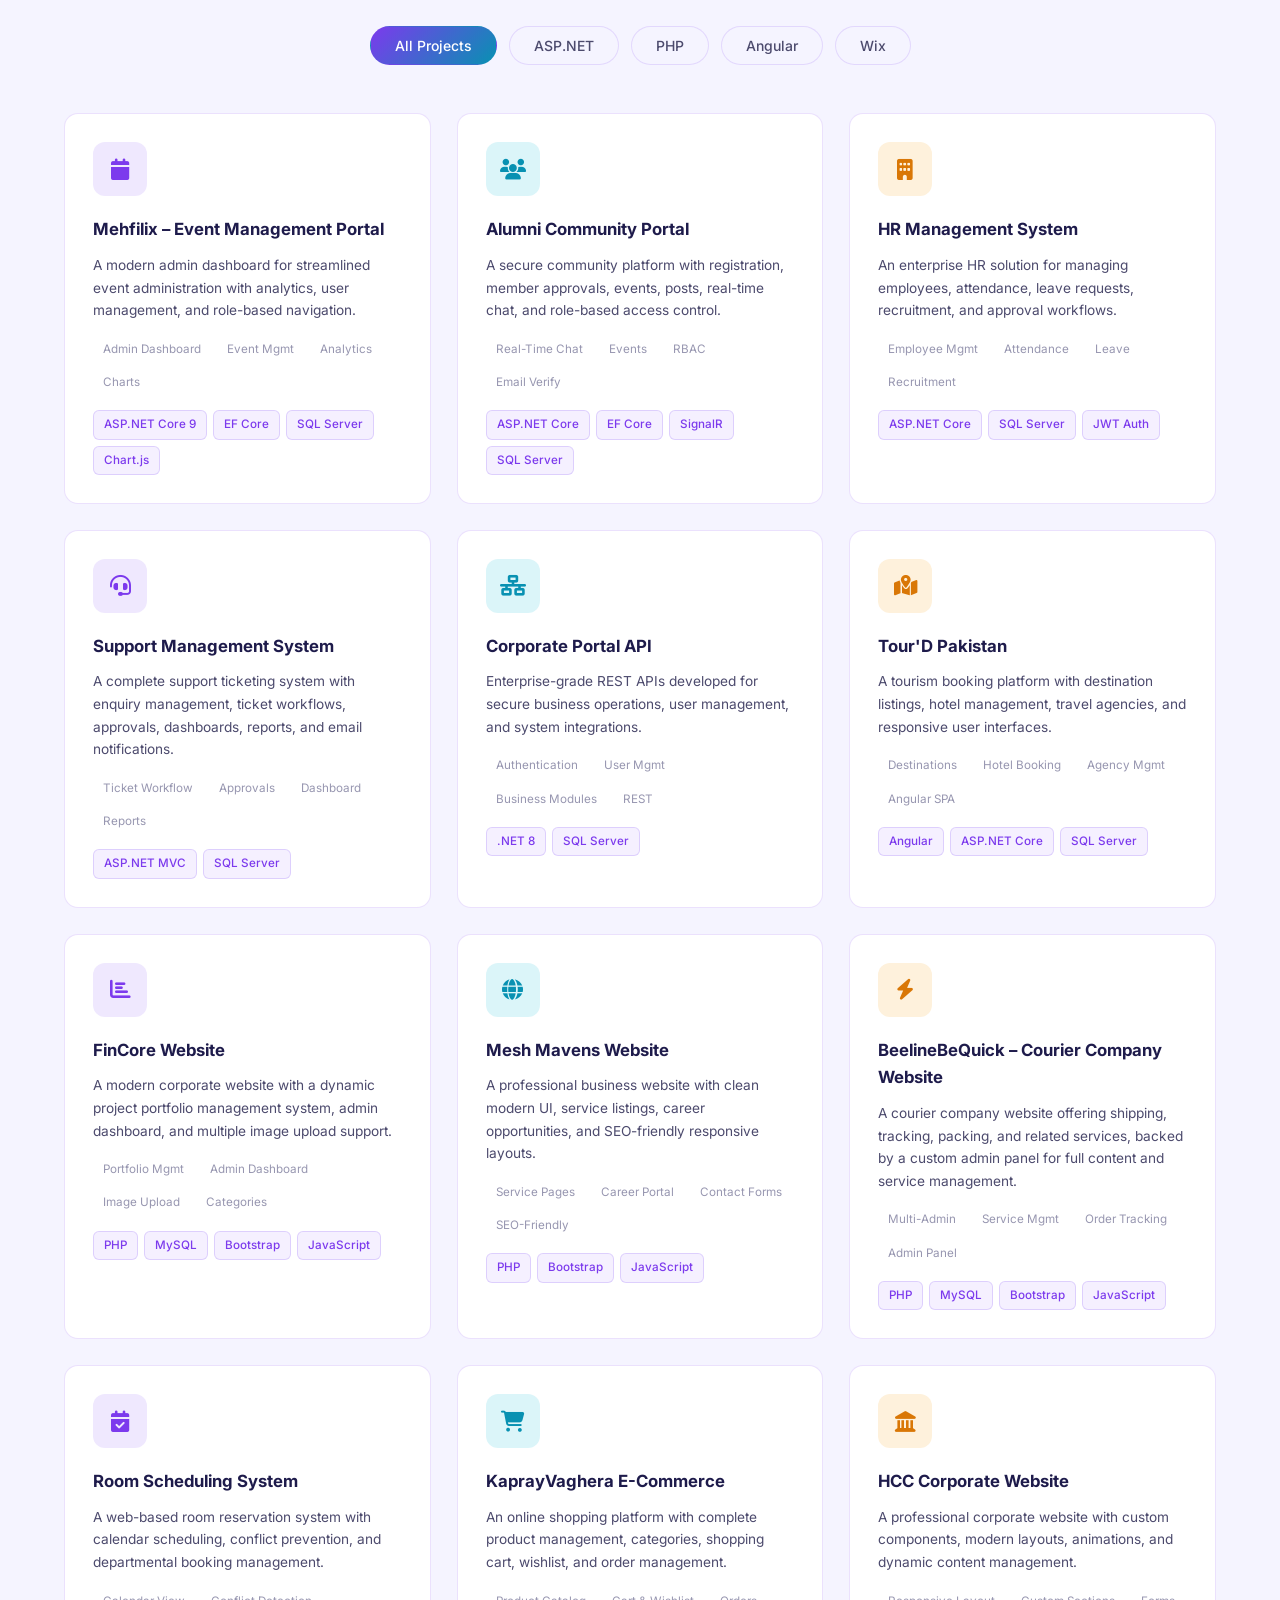
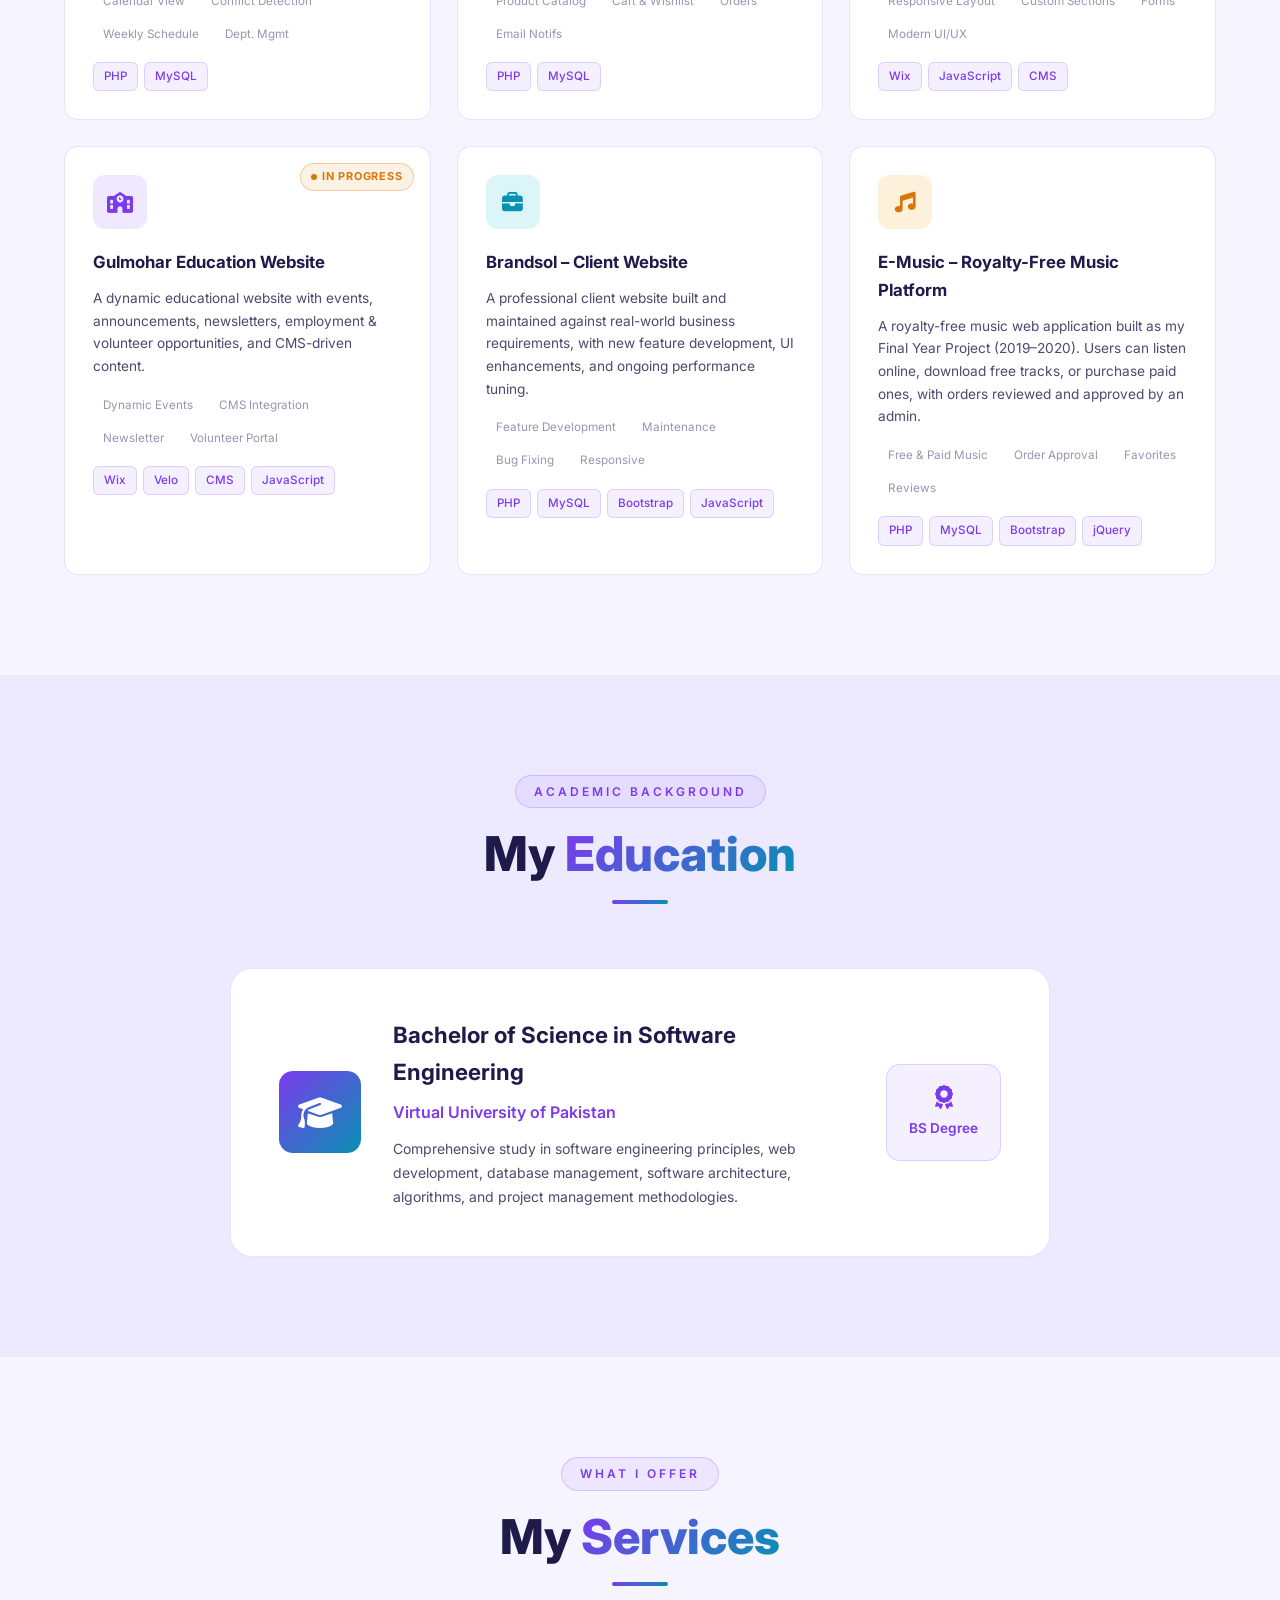
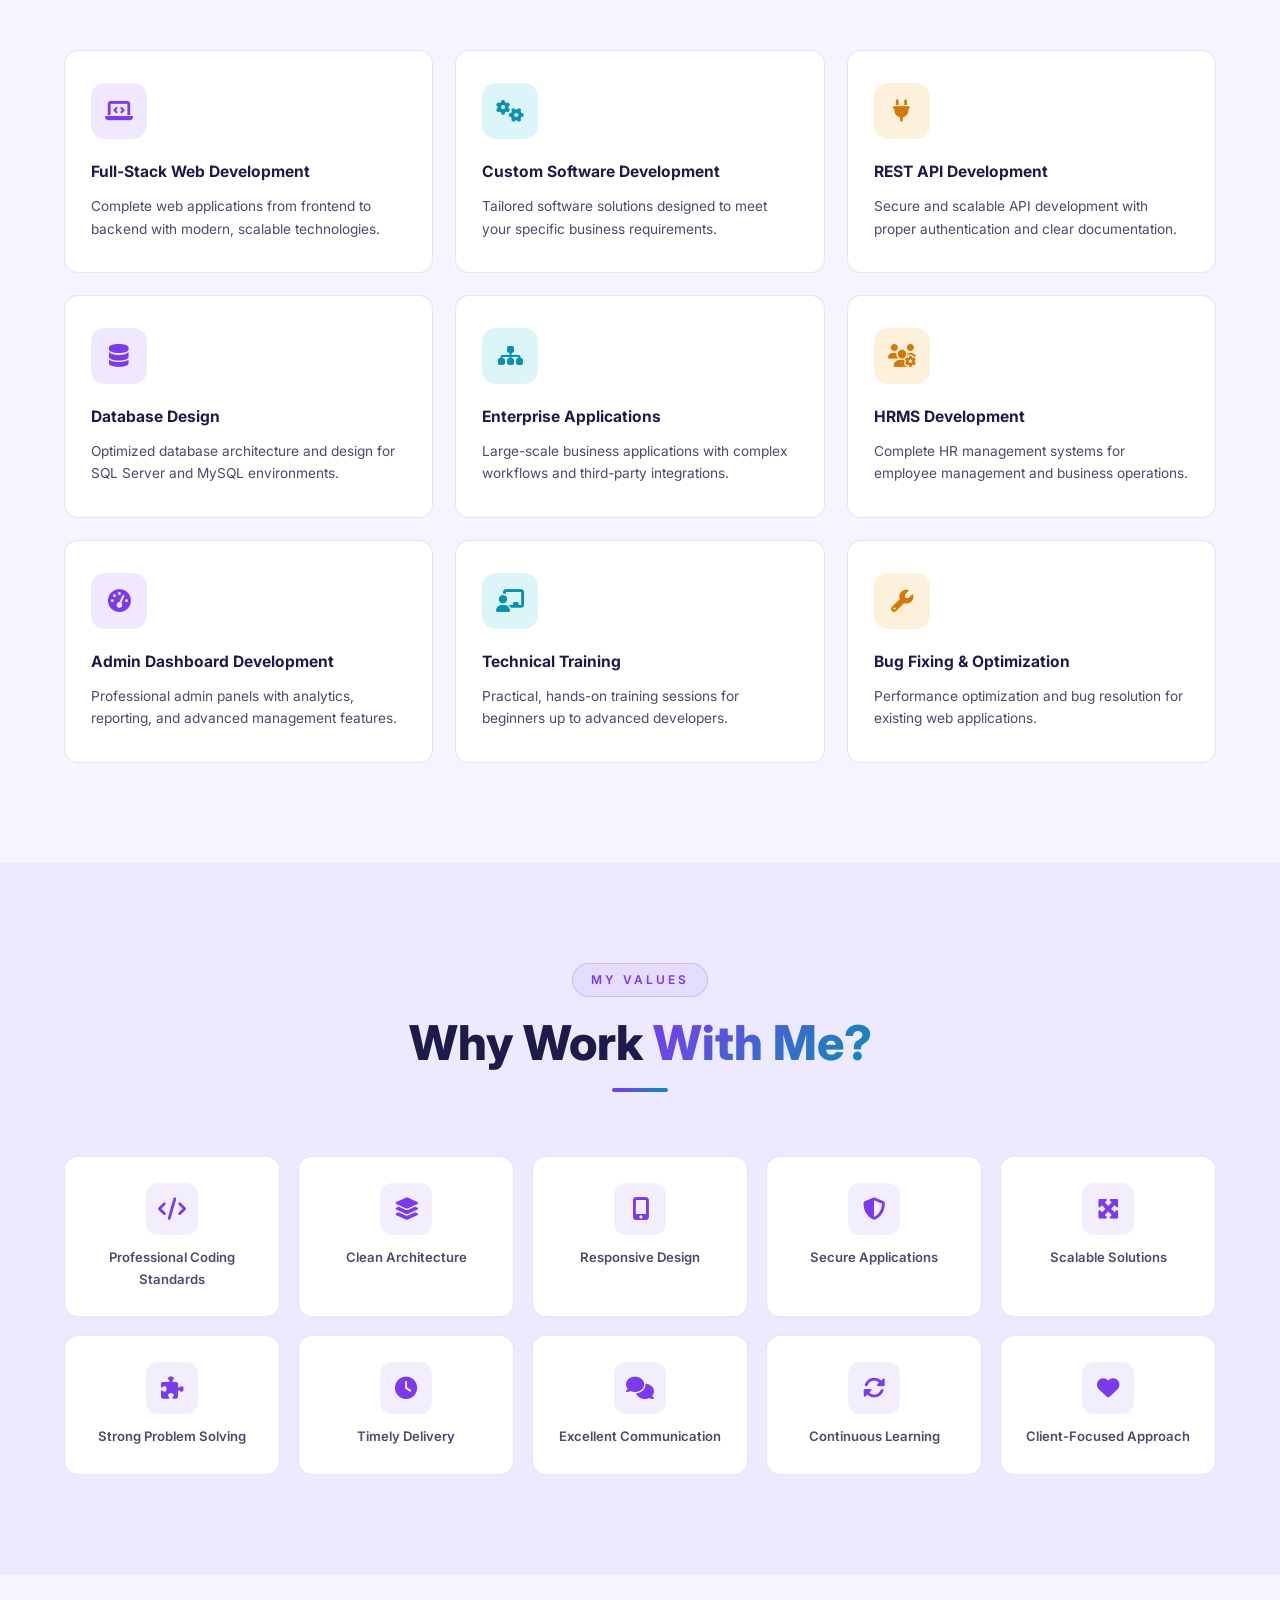
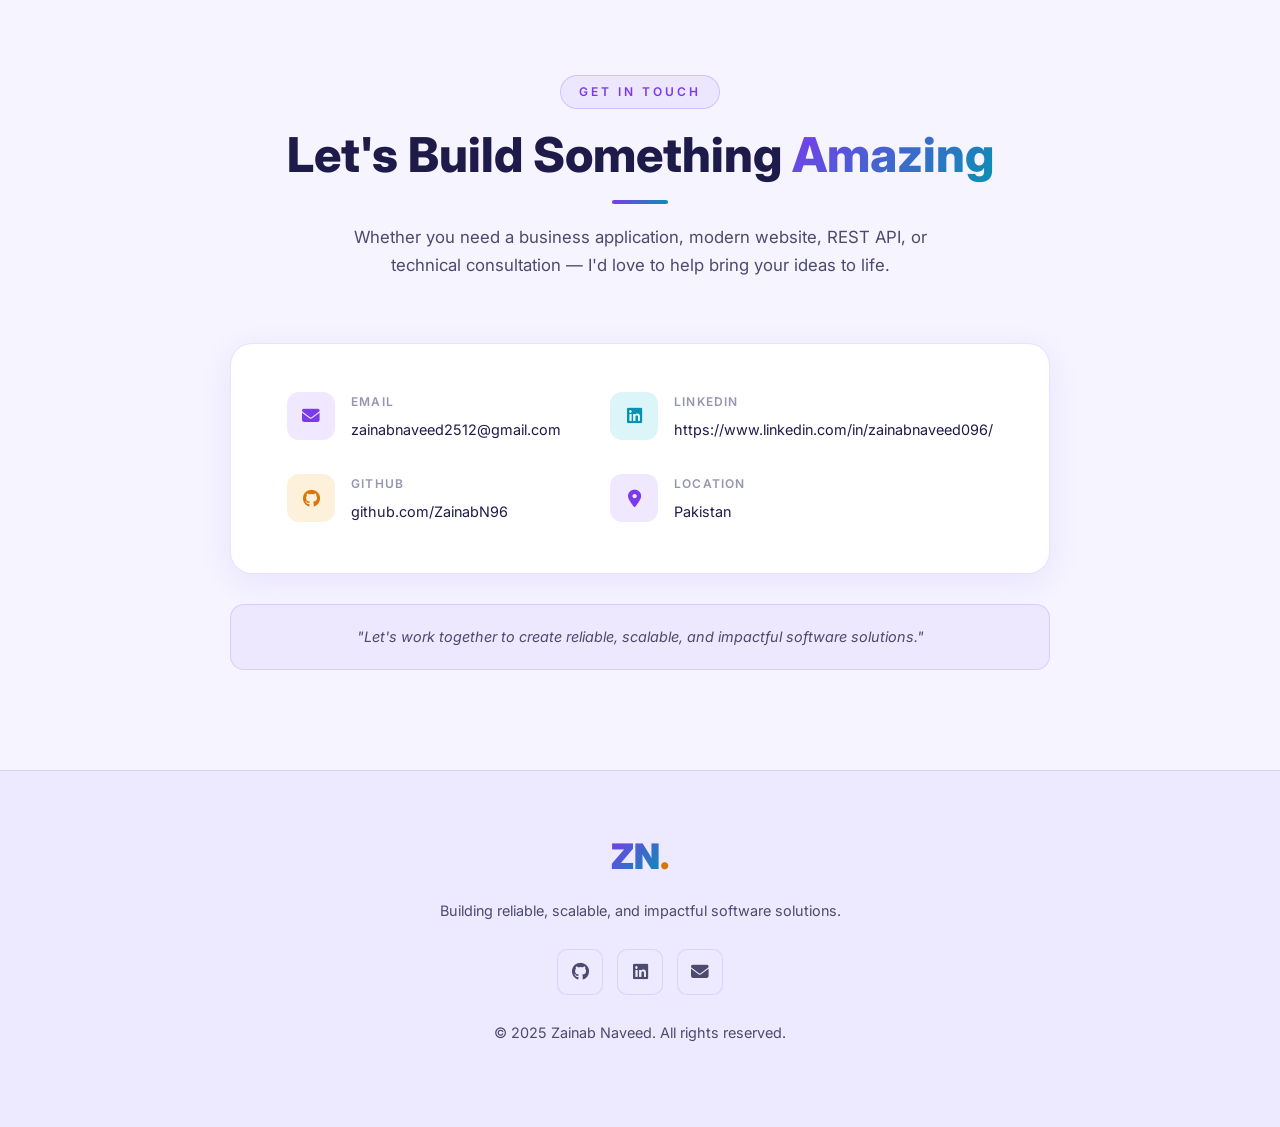
==== commit cdf7dfd9: "update CV and index pages; adjust styles, add skills, and enhance project descriptions" ====
--- a/index.html
+++ b/index.html
@@ -63,7 +63,7 @@
         </div>
         <div class="stat-divider"></div>
         <div class="stat-item">
-          <span class="stat-number" data-count="8">0</span><span class="stat-suffix">+</span>
+          <span class="stat-number" data-count="15">0</span><span class="stat-suffix">+</span>
           <span class="stat-label">Projects Delivered</span>
         </div>
         <div class="stat-divider"></div>
@@ -195,6 +195,10 @@
               <div class="skill-info"><span class="skill-name">PHP</span><span class="skill-percent">75%</span></div>
               <div class="skill-bar"><div class="skill-fill" data-width="75"></div></div>
             </div>
+            <div class="skill-item">
+              <div class="skill-info"><span class="skill-name">C#</span><span class="skill-percent">88%</span></div>
+              <div class="skill-bar"><div class="skill-fill" data-width="88"></div></div>
+            </div>
           </div>
         </div>
 
@@ -215,6 +219,14 @@
             <div class="skill-item">
               <div class="skill-info"><span class="skill-name">Entity Framework Core</span><span class="skill-percent">85%</span></div>
               <div class="skill-bar"><div class="skill-fill" data-width="85"></div></div>
+            </div>
+            <div class="skill-item">
+              <div class="skill-info"><span class="skill-name">SAP HANA</span><span class="skill-percent">65%</span></div>
+              <div class="skill-bar"><div class="skill-fill" data-width="65"></div></div>
+            </div>
+            <div class="skill-item">
+              <div class="skill-info"><span class="skill-name">Oracle</span><span class="skill-percent">60%</span></div>
+              <div class="skill-bar"><div class="skill-fill" data-width="60"></div></div>
             </div>
           </div>
         </div>
@@ -233,6 +245,14 @@
             <span class="skill-tag">SignalR</span>
             <span class="skill-tag">Mail Integration</span>
             <span class="skill-tag">Wix</span>
+            <span class="skill-tag">Laravel</span>
+            <span class="skill-tag">SAP</span>
+            <span class="skill-tag">WordPress</span>
+            <span class="skill-tag">jQuery</span>
+            <span class="skill-tag">DataTables</span>
+            <span class="skill-tag">SweetAlert</span>
+            <span class="skill-tag">Chart.js</span>
+            <span class="skill-tag">Humanizer</span>
           </div>
         </div>
 
@@ -283,9 +303,11 @@
               <li>Requirement analysis and full-cycle software development</li>
               <li>API integrations and robust database design</li>
               <li>Client support, technical consultation, and documentation</li>
+              <li>SAP support and structured data entry for a Dubai-based client</li>
+              <li>Wrote SQL queries and stored procedures in SAP HANA</li>
             </ul>
             <div class="timeline-tech">
-              <span>.NET</span><span>SQL Server</span><span>API Integration</span><span>Documentation</span>
+              <span>.NET</span><span>SQL Server</span><span>SAP</span><span>SAP HANA</span><span>API Integration</span>
             </div>
           </div>
         </div>
@@ -295,7 +317,7 @@
           <div class="timeline-content">
             <div class="timeline-header">
               <h3>Lead Technical Trainer</h3>
-              <span class="timeline-company">Independent / Freelance</span>
+              <span class="timeline-company">HCC Technology Foundation</span>
             </div>
             <p>Delivering practical, hands-on technical training for students and professionals through real-world projects.</p>
             <div class="courses-grid">
@@ -529,15 +551,27 @@
         <div class="project-card reveal-up delay-2" data-category="php">
           <div class="project-icon accent"><i class="fas fa-bolt"></i></div>
           <div class="project-content">
-            <h3>BeelineBeQuick Website</h3>
-            <p>A responsive business website with optimized performance, custom UI components, and a clean interface tailored to client branding.</p>
-            <div class="project-features">
-              <span>Custom UI</span><span>Contact Forms</span><span>Performance</span><span>Cross-Browser</span>
+            <h3>BeelineBeQuick – Courier Company Website</h3>
+            <p>A courier company website offering shipping, tracking, packing, and related services, backed by a custom admin panel for full content and service management.</p>
+            <div class="project-features">
+              <span>Multi-Admin</span><span>Service Mgmt</span><span>Order Tracking</span><span>Admin Panel</span>
             </div>
             <div class="project-tech">
               <span class="tech-badge">PHP</span>
+              <span class="tech-badge">MySQL</span>
               <span class="tech-badge">Bootstrap</span>
               <span class="tech-badge">JavaScript</span>
+            </div>
+          </div>
+          <div class="project-overlay">
+            <div class="overlay-content">
+              <h4>BeelineBeQuick Features</h4>
+              <ul>
+                <li>Add, Edit &amp; Delete Services</li>
+                <li>Multiple Admin Accounts</li>
+                <li>Shipping, Tracking &amp; Packing Services</li>
+                <li>Admin Panel &amp; Database Design</li>
+              </ul>
             </div>
           </div>
         </div>
@@ -655,10 +689,10 @@
         <div class="project-card reveal-up delay-2" data-category="php">
           <div class="project-icon accent"><i class="fas fa-music"></i></div>
           <div class="project-content">
-            <h3>E-Music – Music Streaming App</h3>
-            <p>A subscription-based music streaming platform built as my Final Year Project. Users stream songs for free, while premium members can purchase a subscription to download tracks for offline listening.</p>
-            <div class="project-features">
-              <span>Online Streaming</span><span>Subscriptions</span><span>Paid Downloads</span><span>Admin Panel</span>
+            <h3>E-Music – Royalty-Free Music Platform</h3>
+            <p>A royalty-free music web application built as my Final Year Project (2019–2020). Users can listen online, download free tracks, or purchase paid ones, with orders reviewed and approved by an admin.</p>
+            <div class="project-features">
+              <span>Free &amp; Paid Music</span><span>Order Approval</span><span>Favorites</span><span>Reviews</span>
             </div>
             <div class="project-tech">
               <span class="tech-badge">PHP</span>
@@ -671,11 +705,11 @@
             <div class="overlay-content">
               <h4>E-Music Features</h4>
               <ul>
-                <li>User Registration &amp; Authentication</li>
-                <li>Free Streaming &amp; Paid Downloads</li>
-                <li>Song Search, Filtering &amp; Categories</li>
-                <li>User Profile Management</li>
-                <li>Admin Dashboard for Songs &amp; Users</li>
+                <li>Free Downloads &amp; Paid Purchases</li>
+                <li>Admin Approves / Declines Orders</li>
+                <li>Multiple Admins &amp; Category Management</li>
+                <li>Favorites List &amp; Song Reviews</li>
+                <li>Online Streaming for All Users</li>
               </ul>
             </div>
           </div>
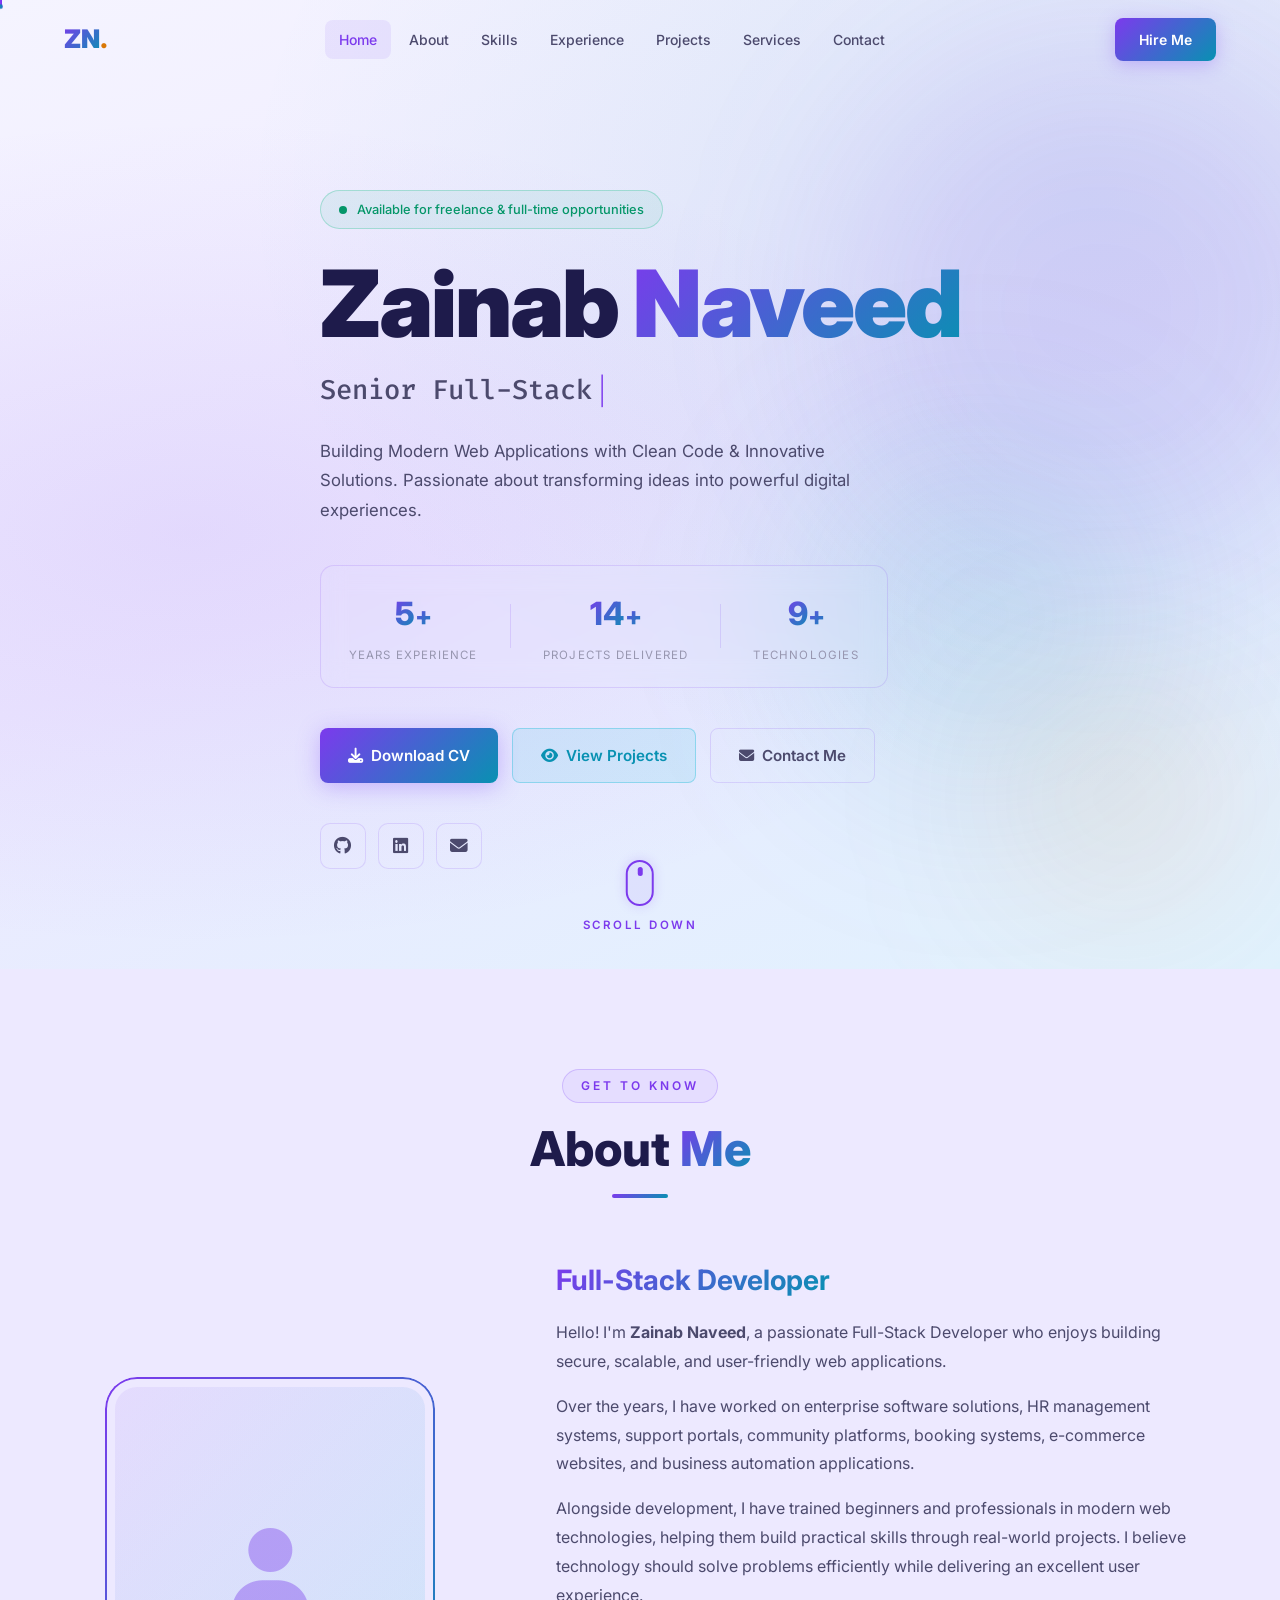
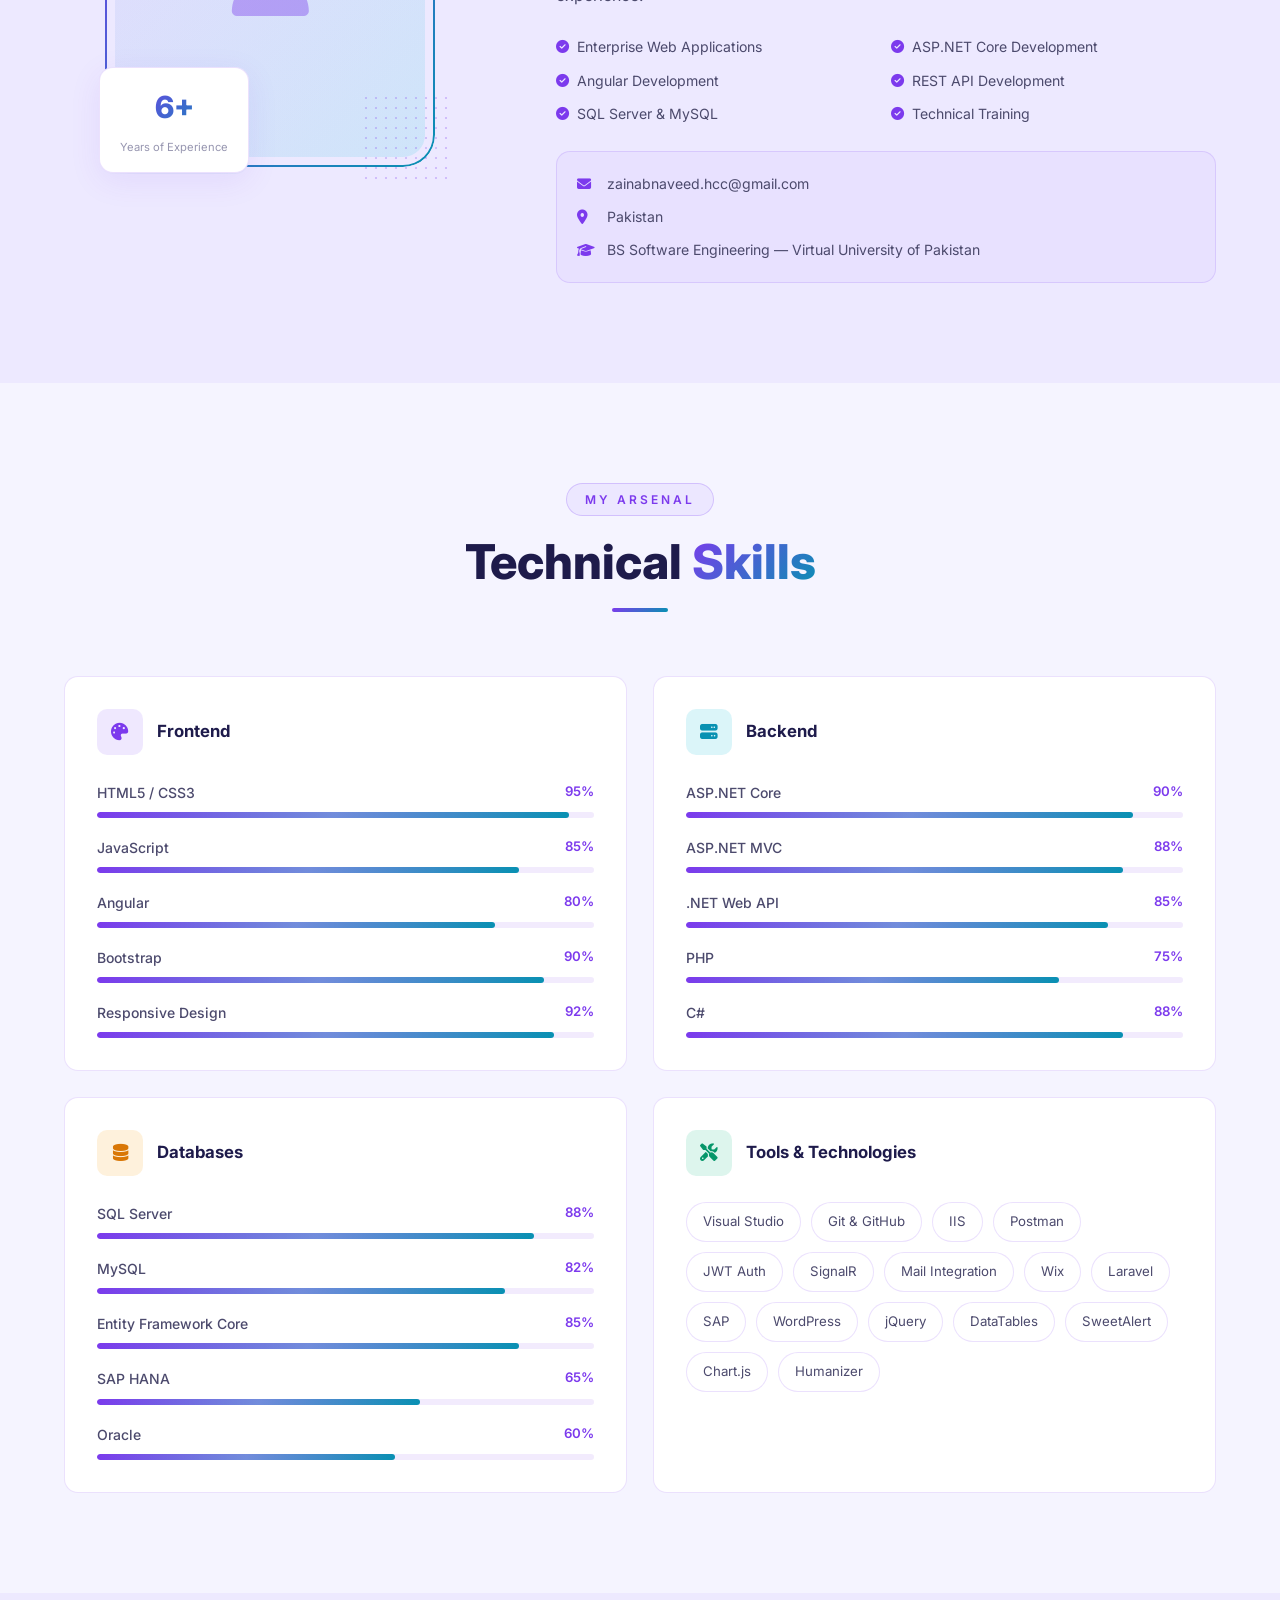
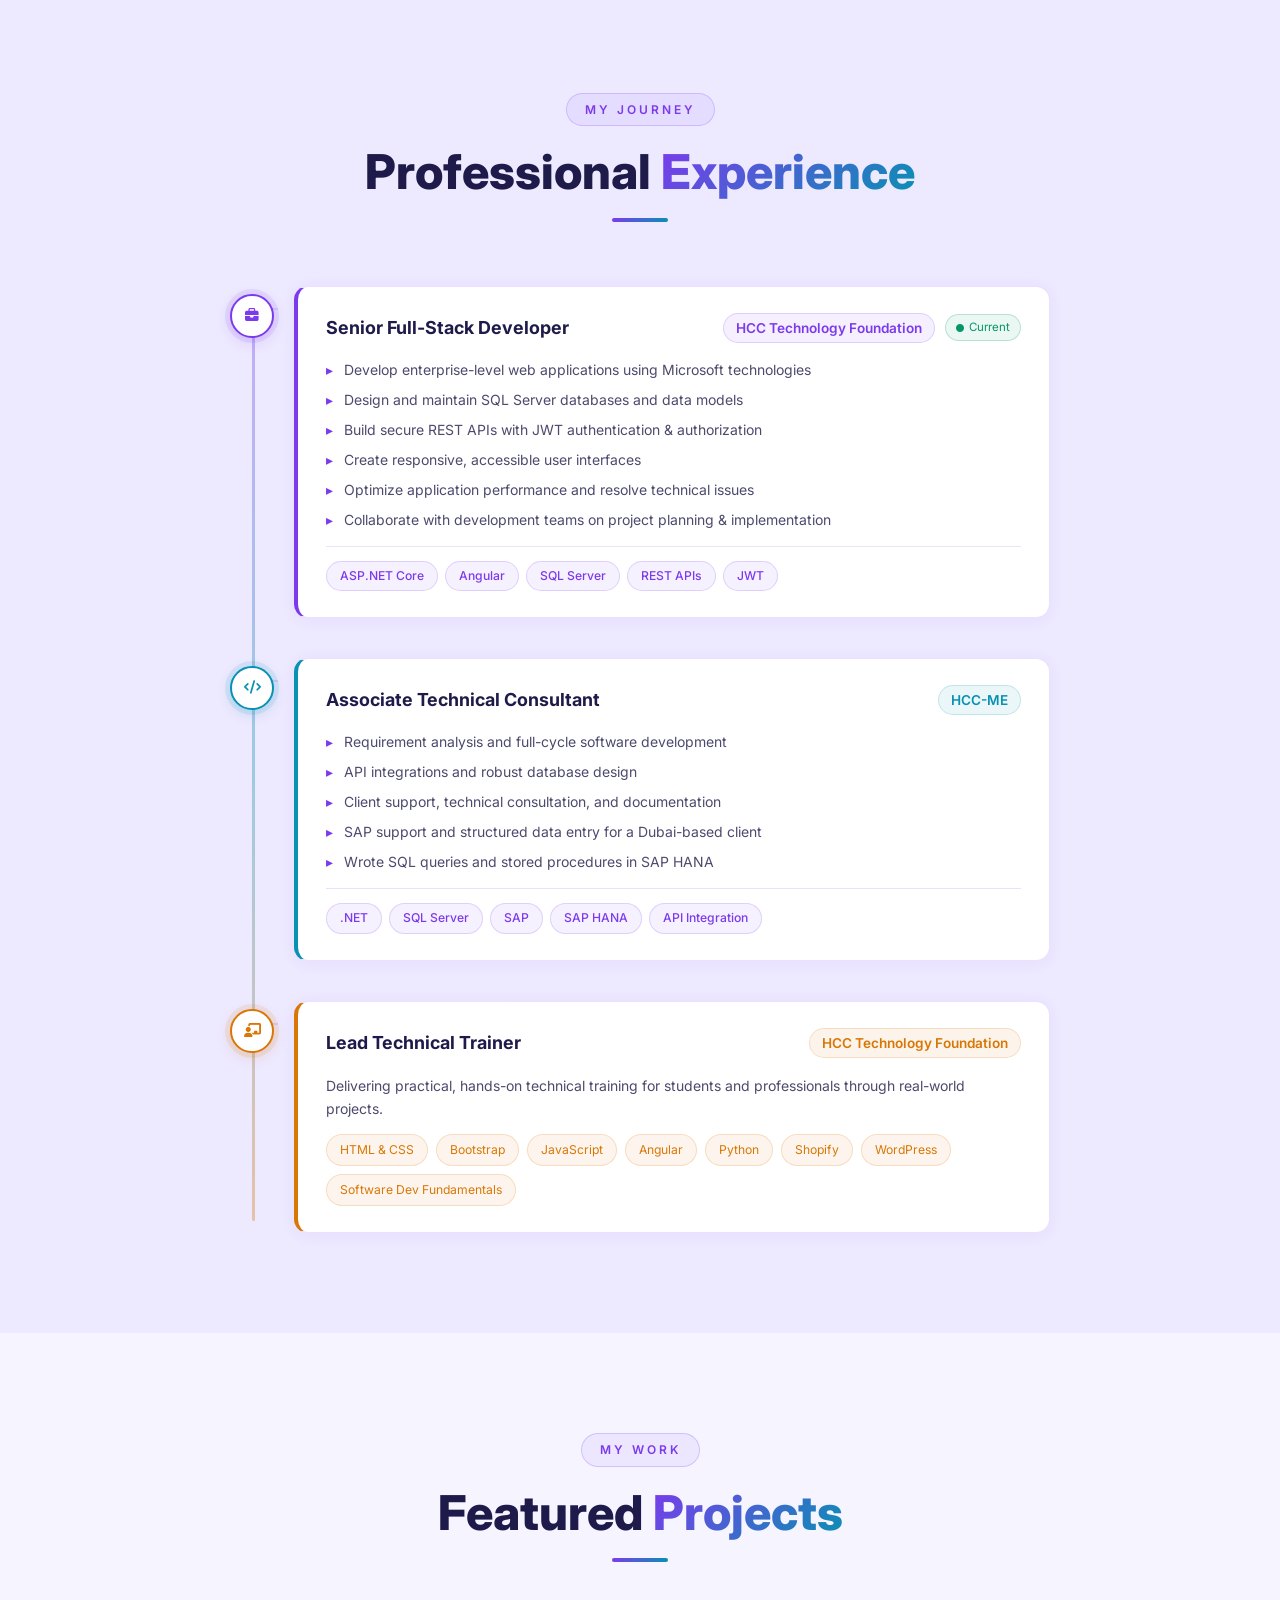
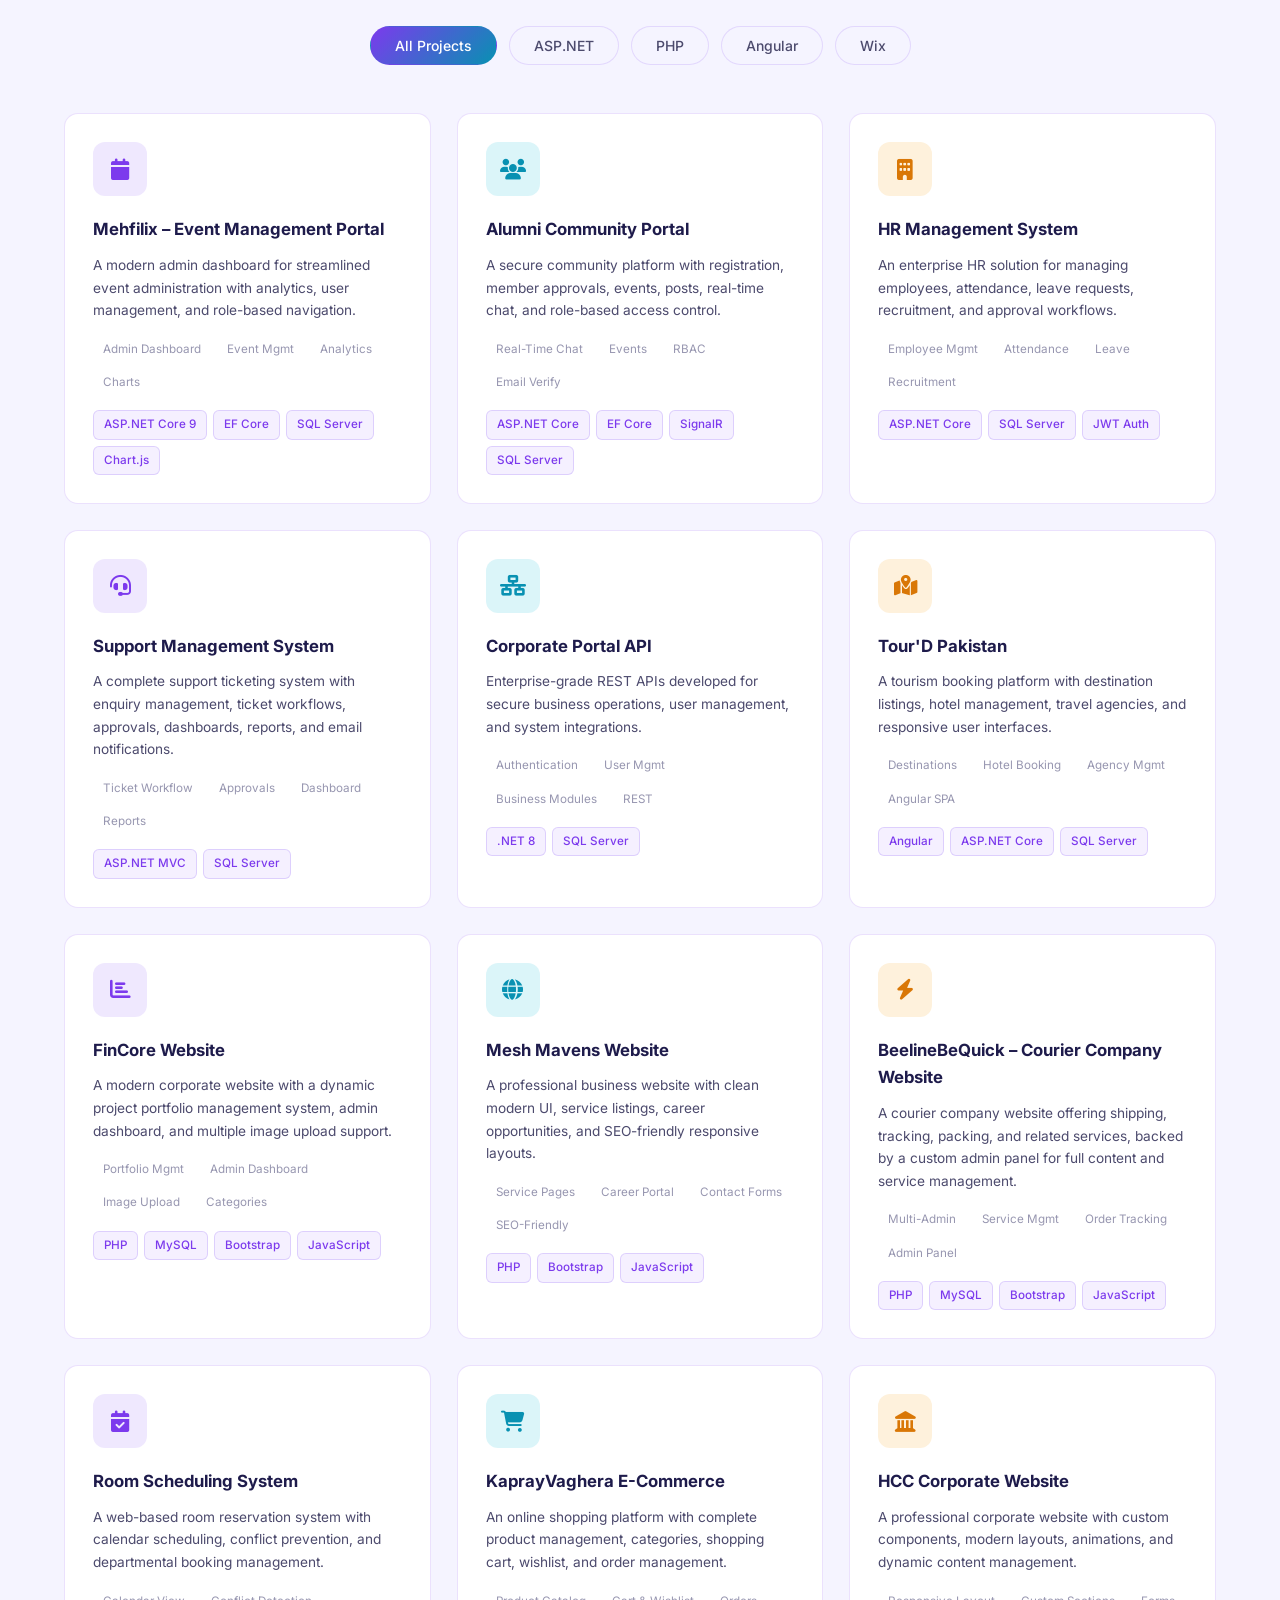
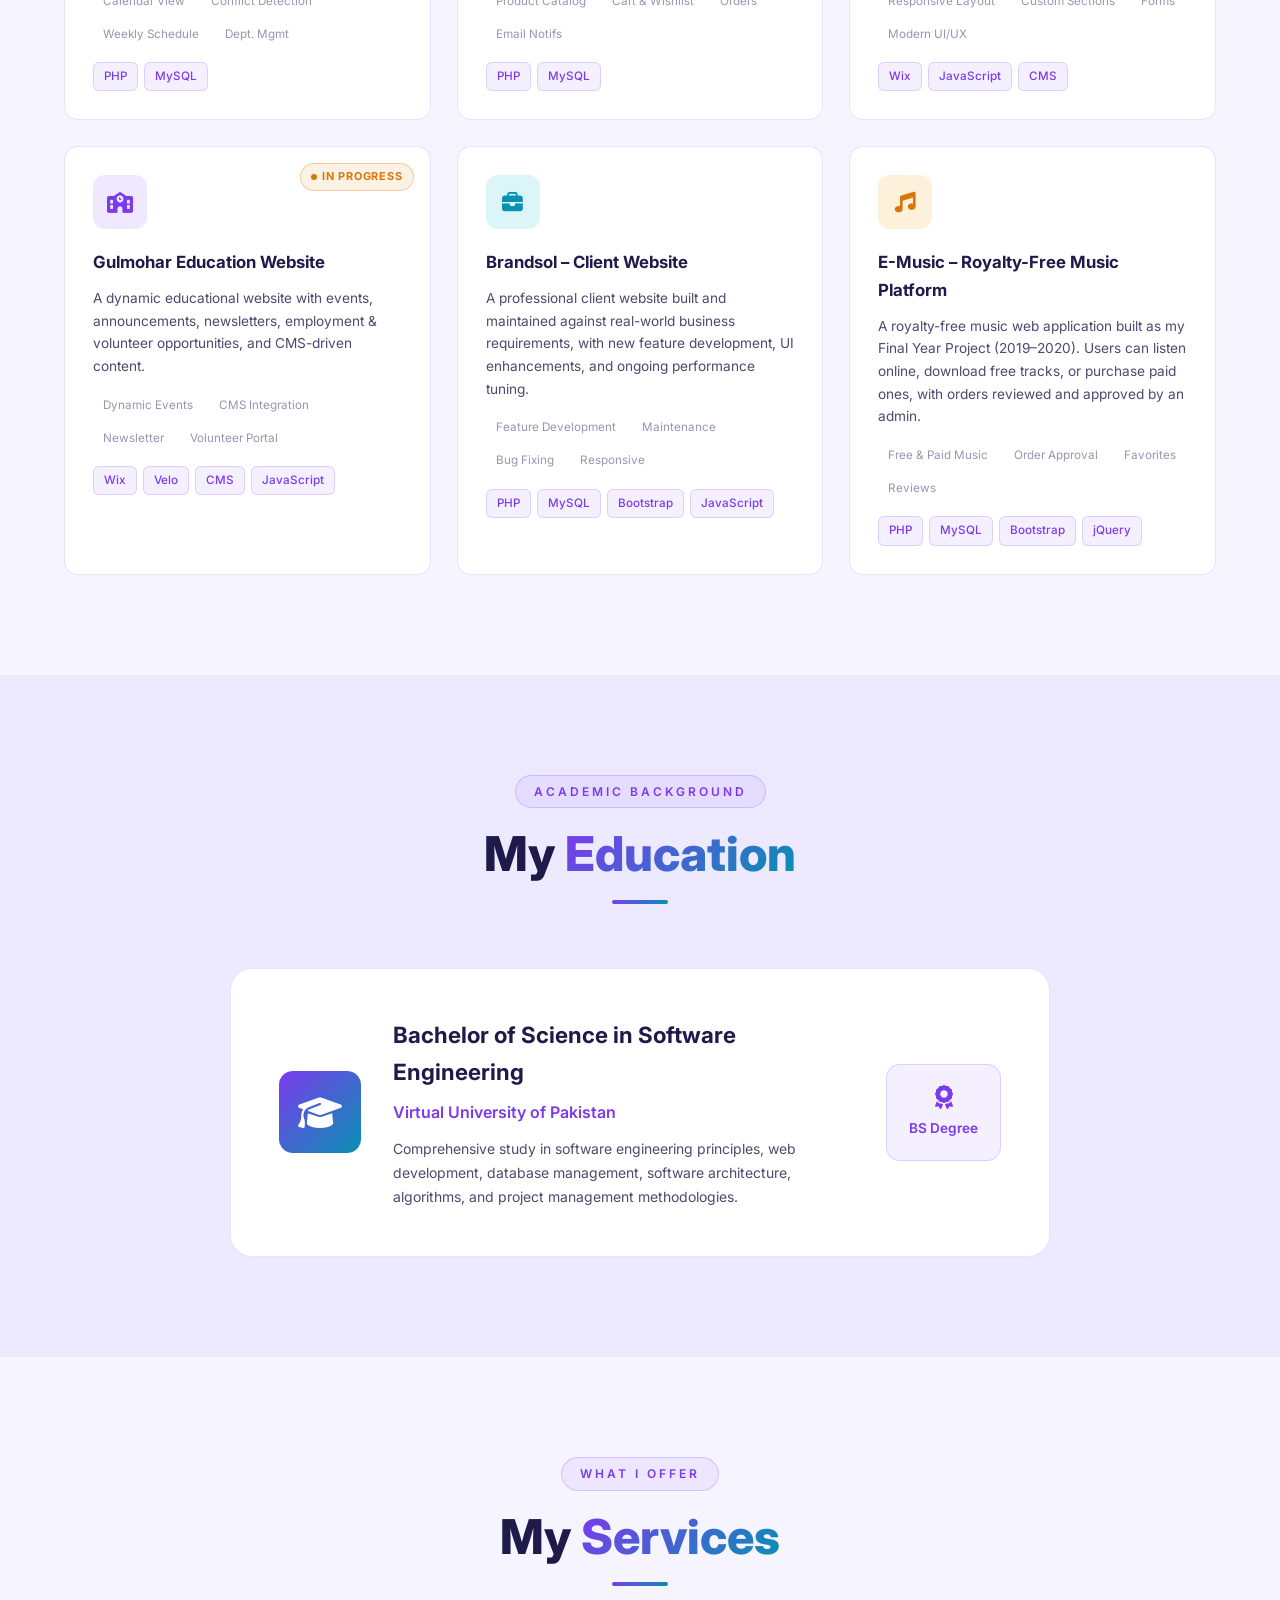
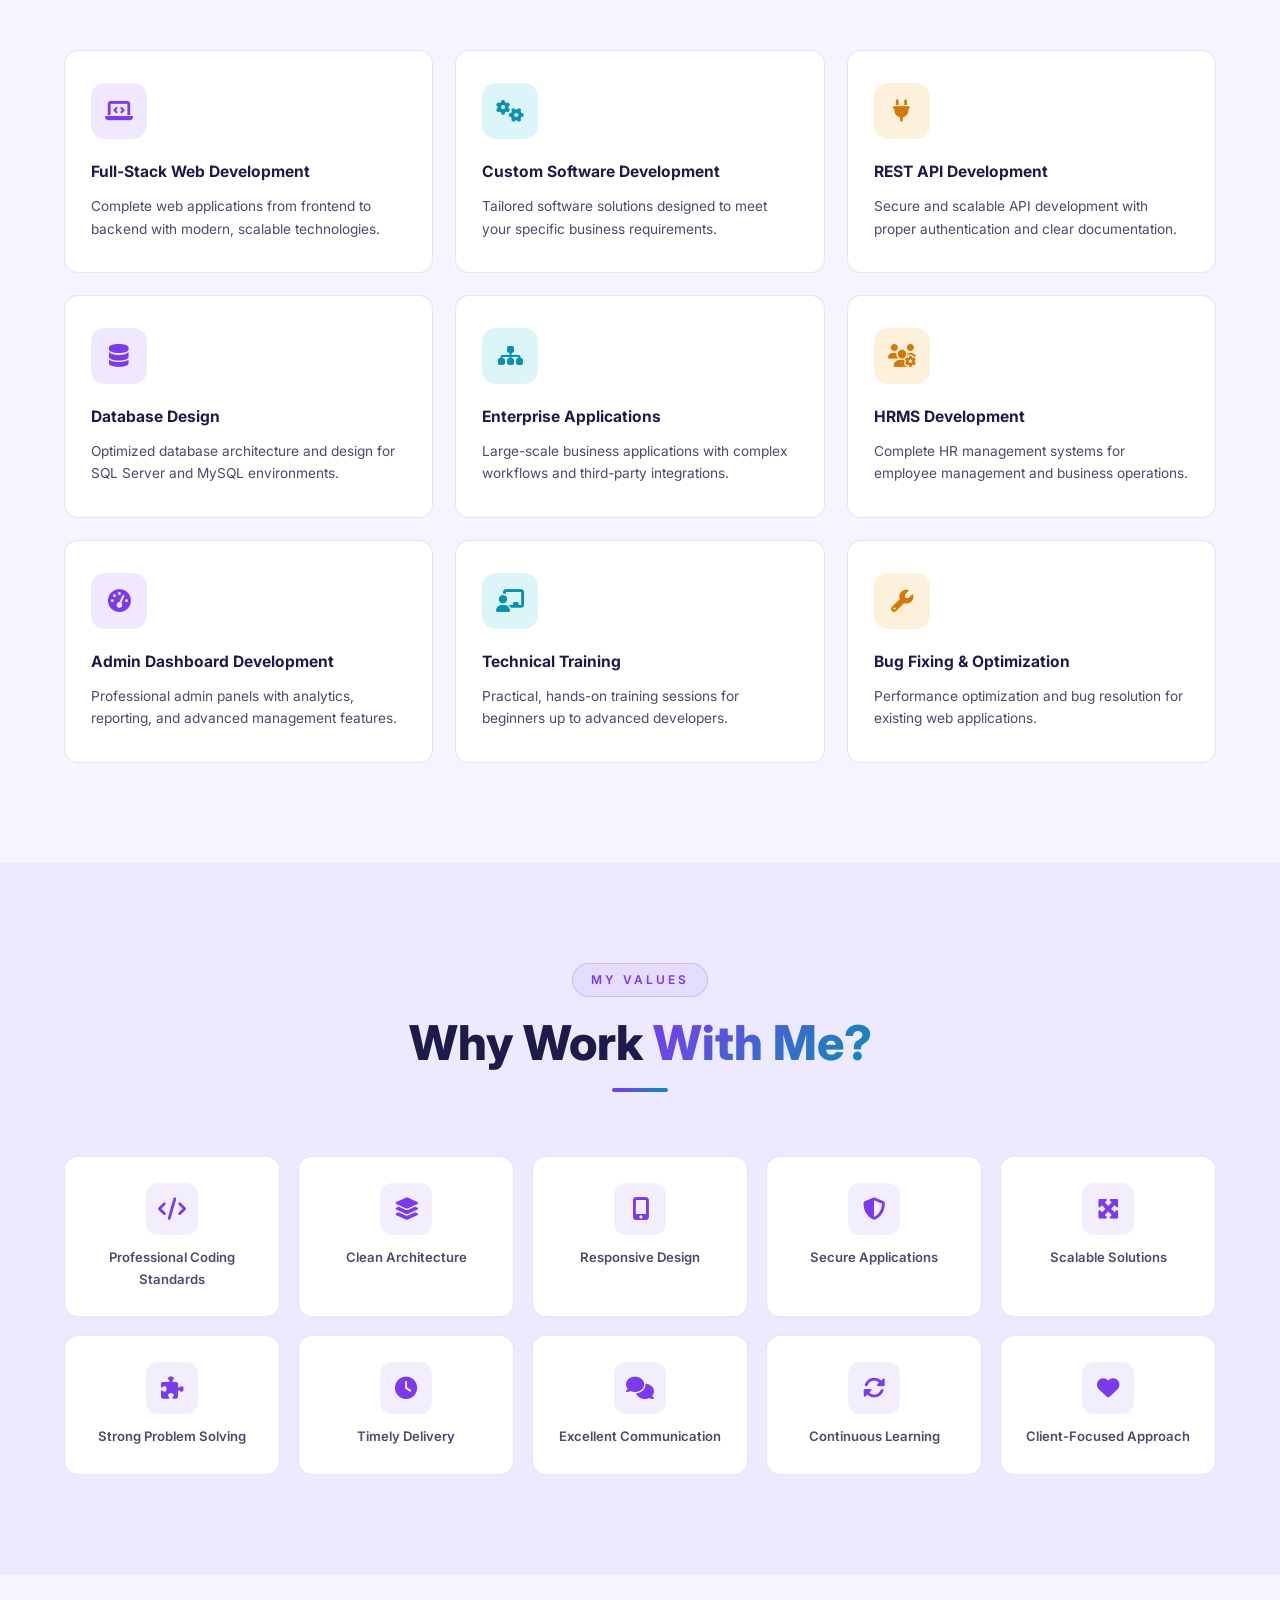
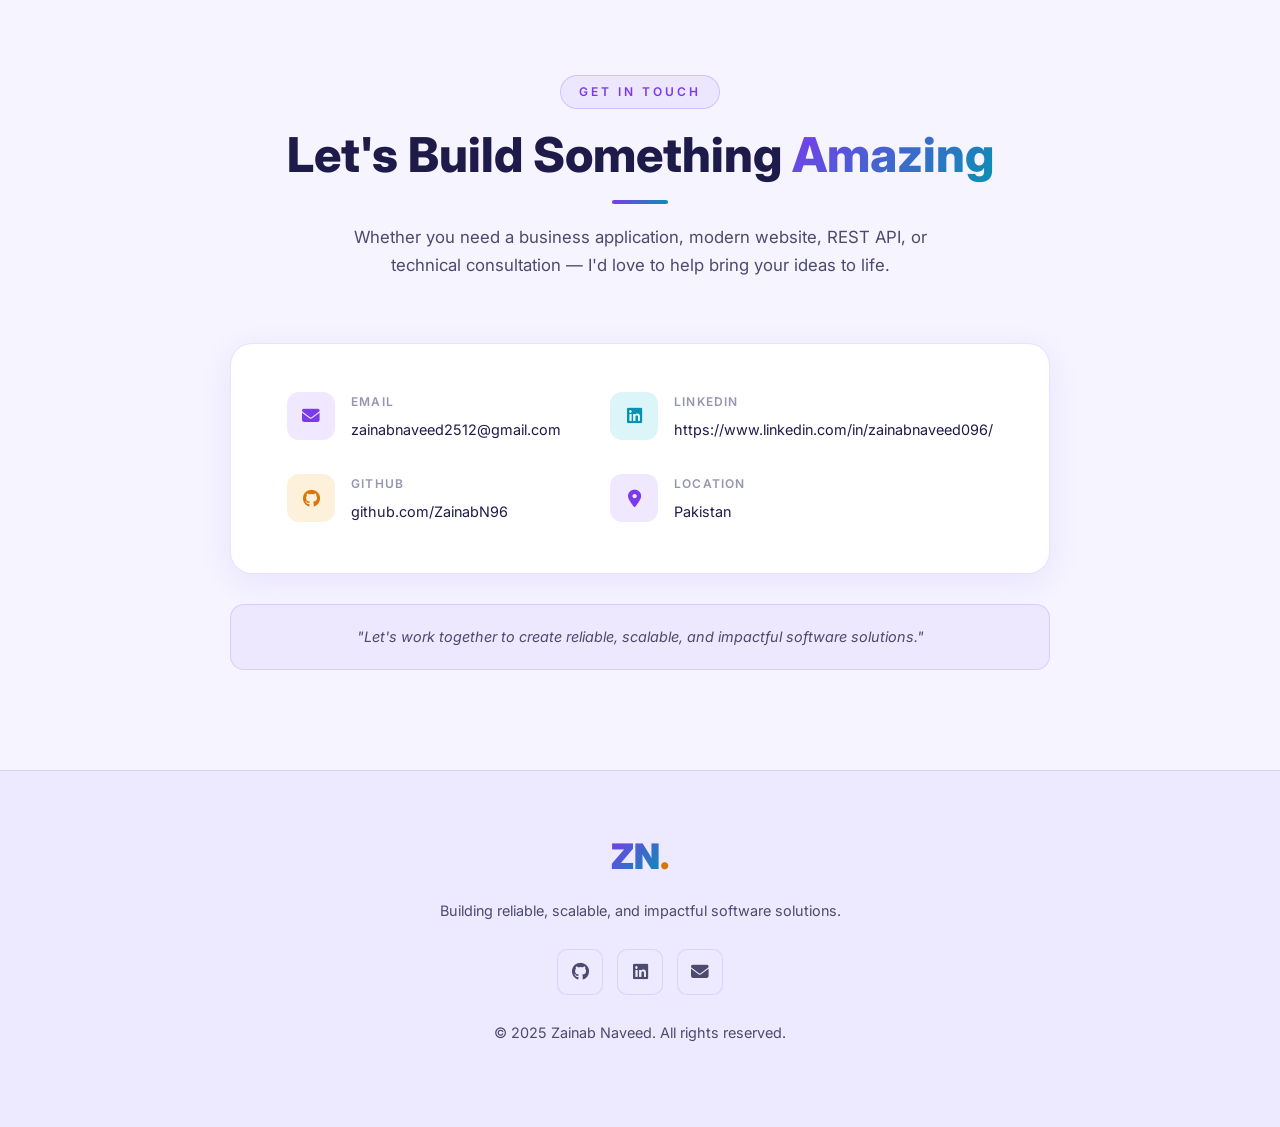
==== commit 4045e900: "remove "Canva AI" and "Video Editing" from skills section in CV and index pages" ====
--- a/index.html
+++ b/index.html
@@ -328,8 +328,6 @@
               <span class="course-tag">Python</span>
               <span class="course-tag">Shopify</span>
               <span class="course-tag">WordPress</span>
-              <span class="course-tag">Canva AI</span>
-              <span class="course-tag">Video Editing</span>
               <span class="course-tag">Software Dev Fundamentals</span>
             </div>
           </div>
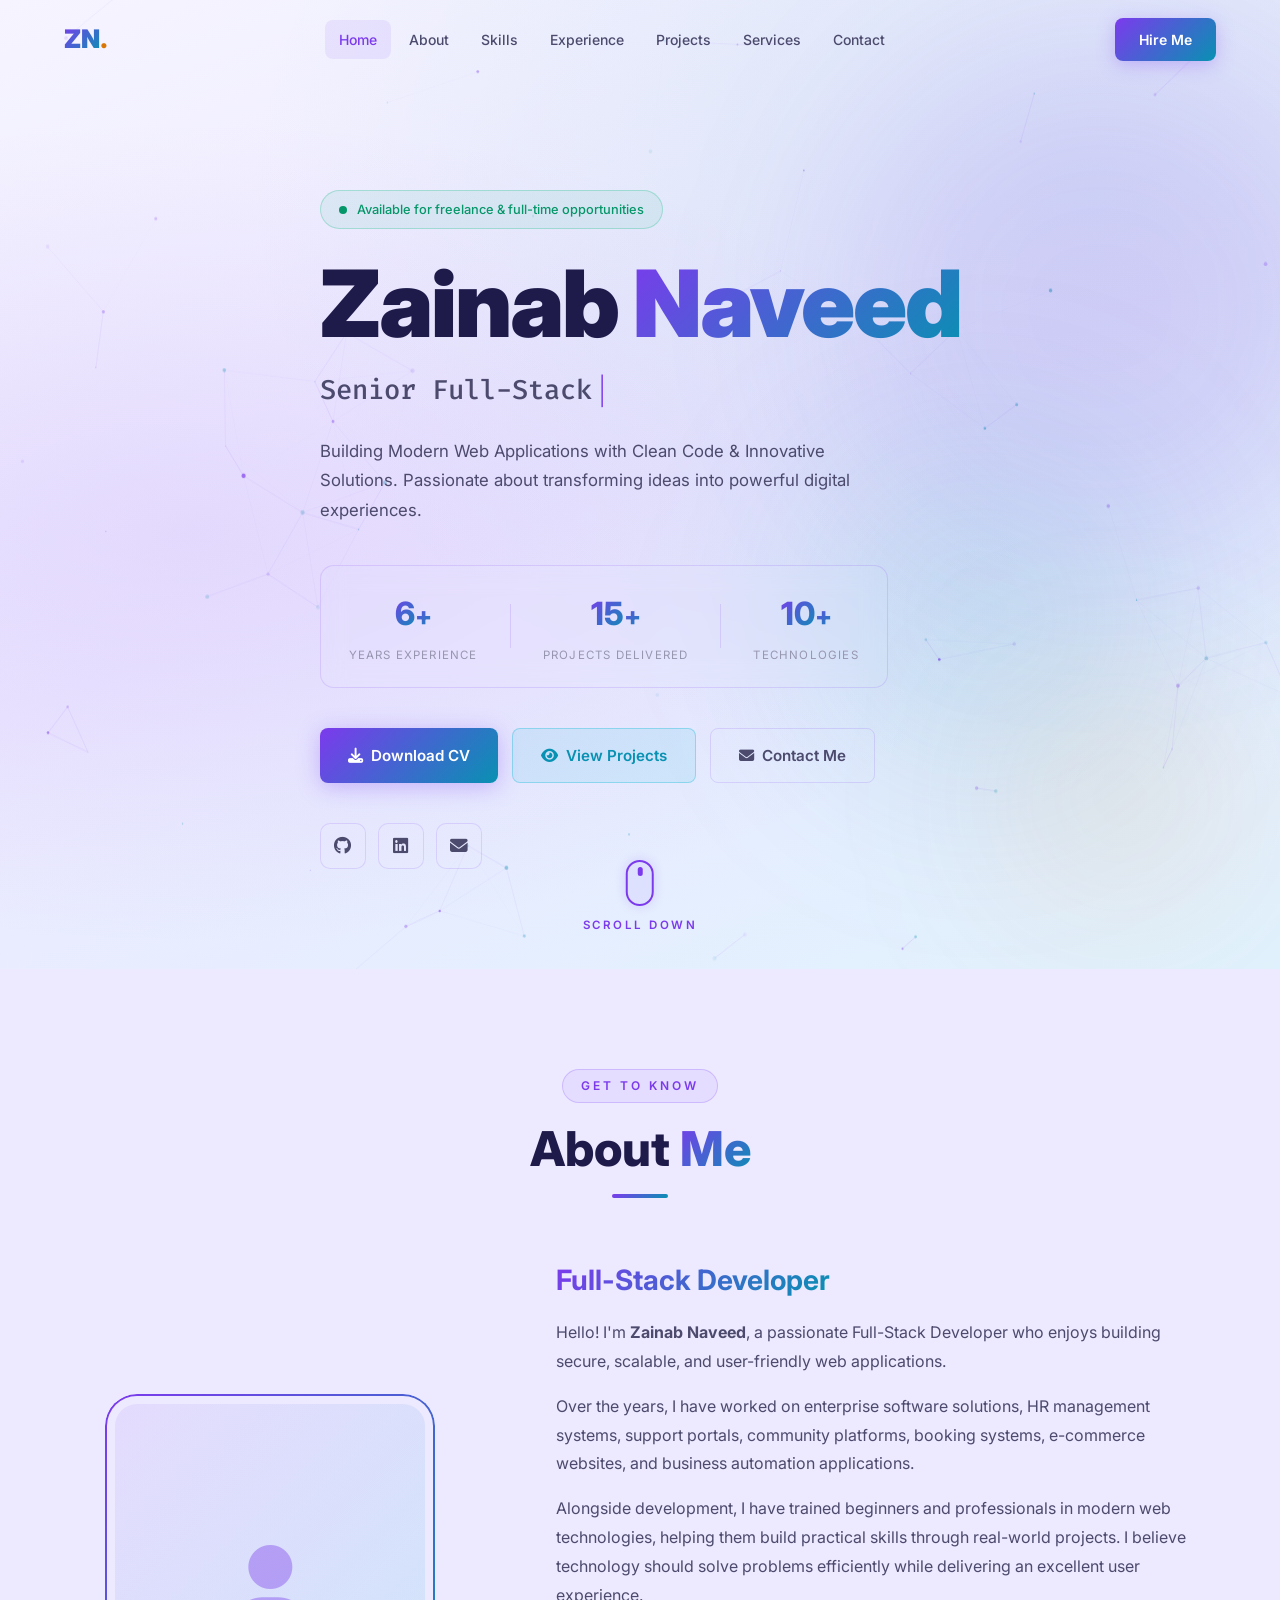
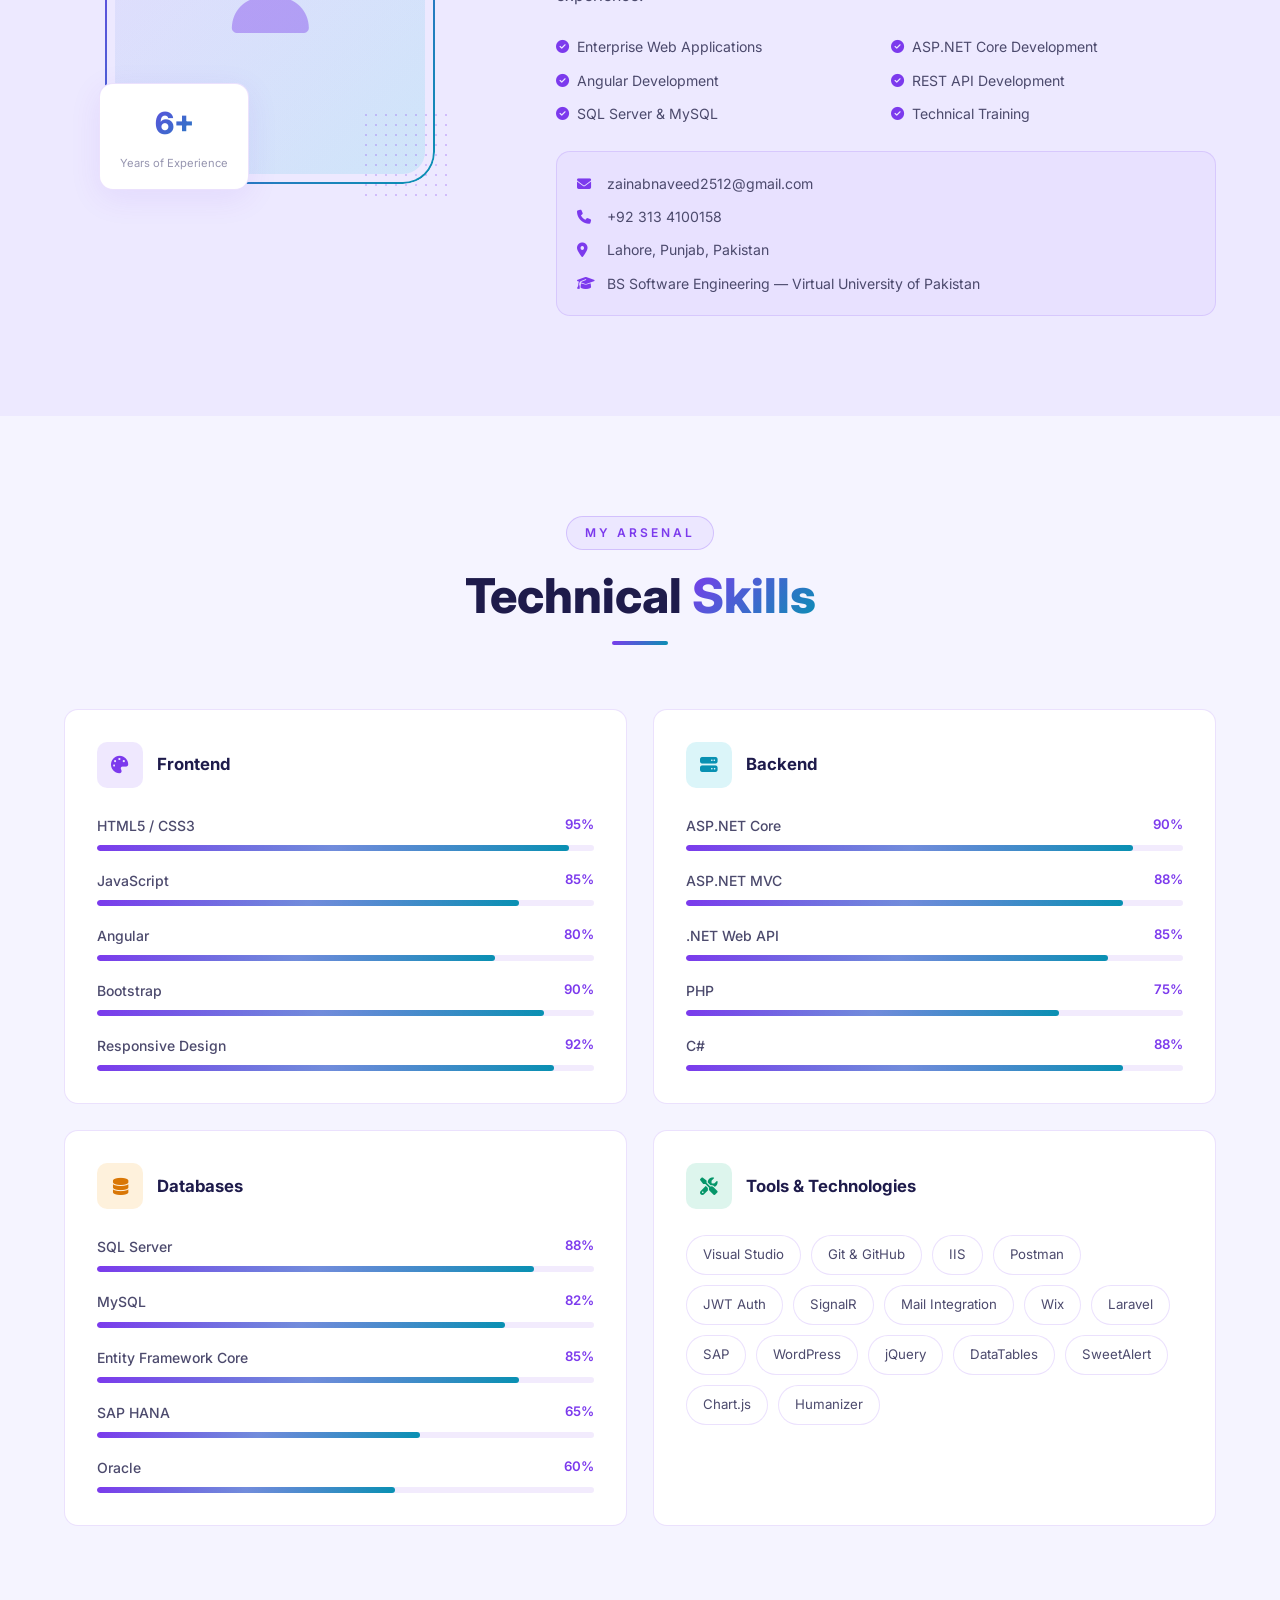
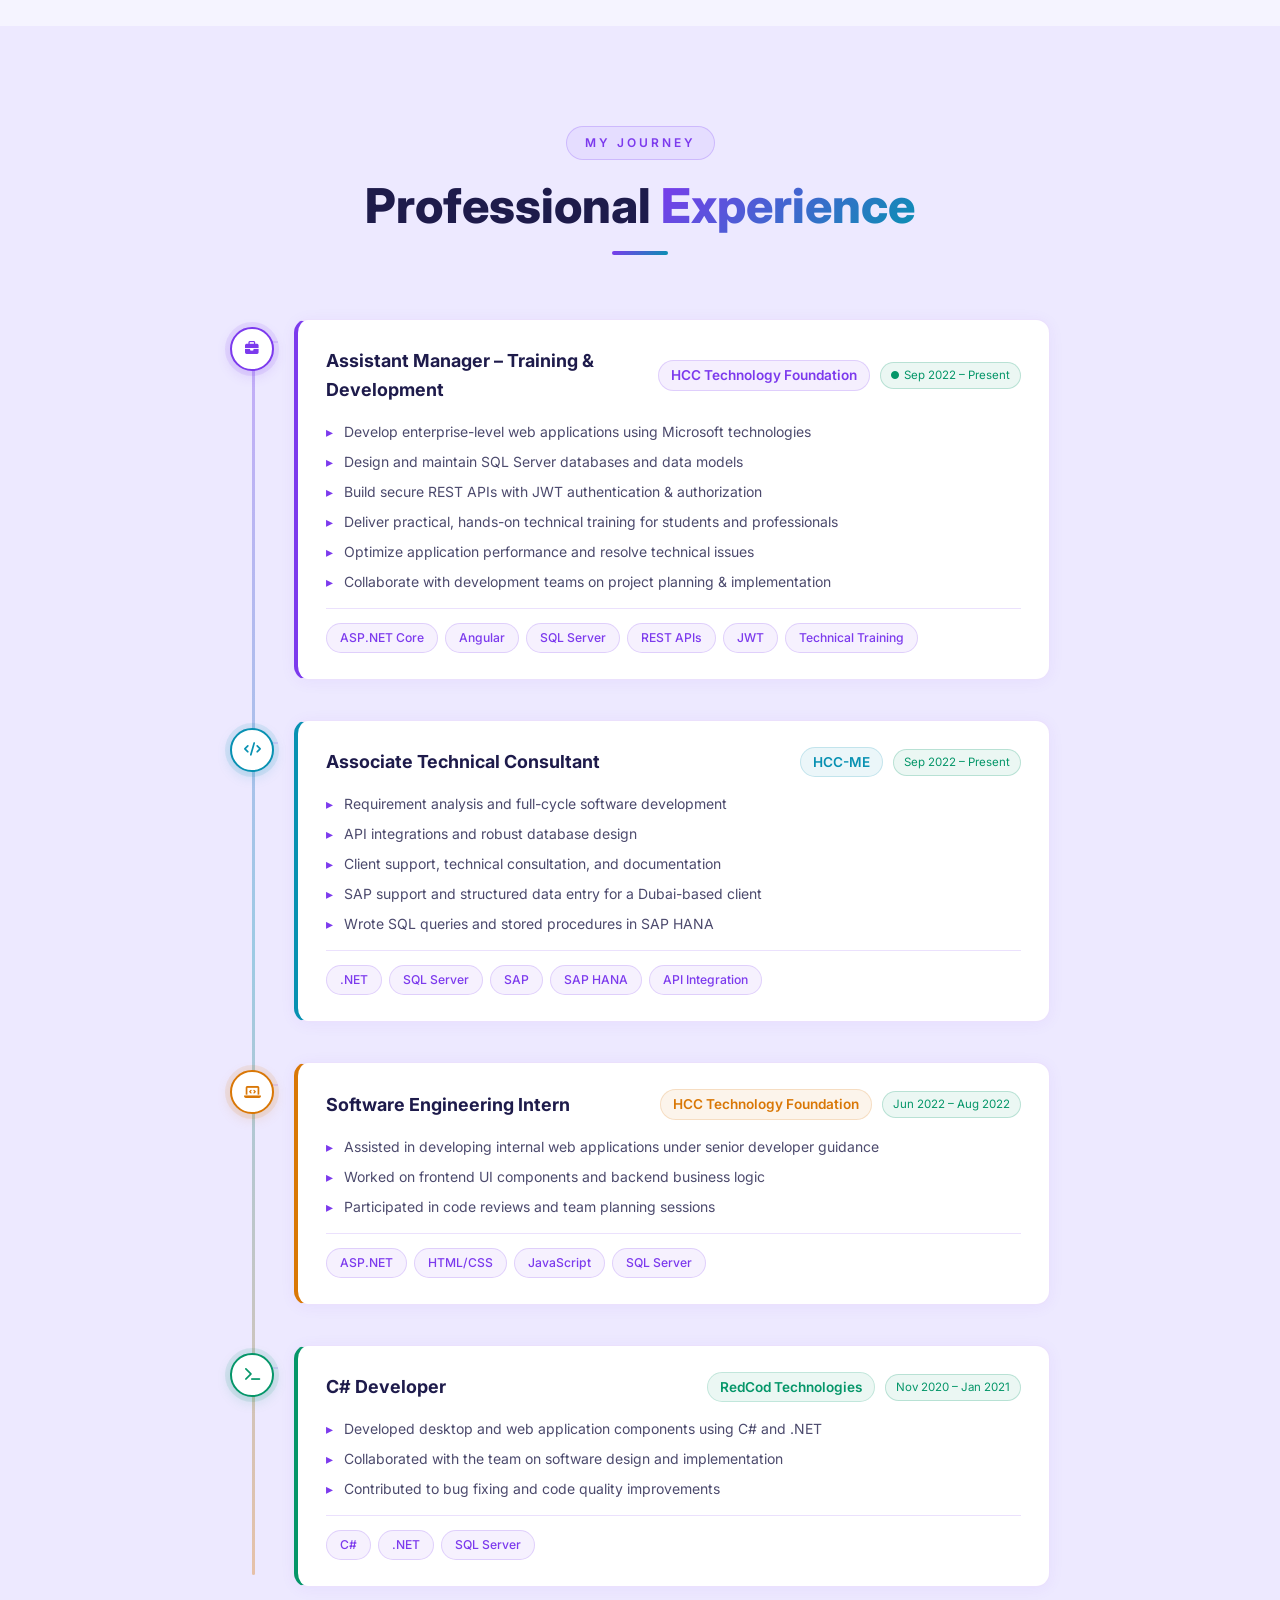
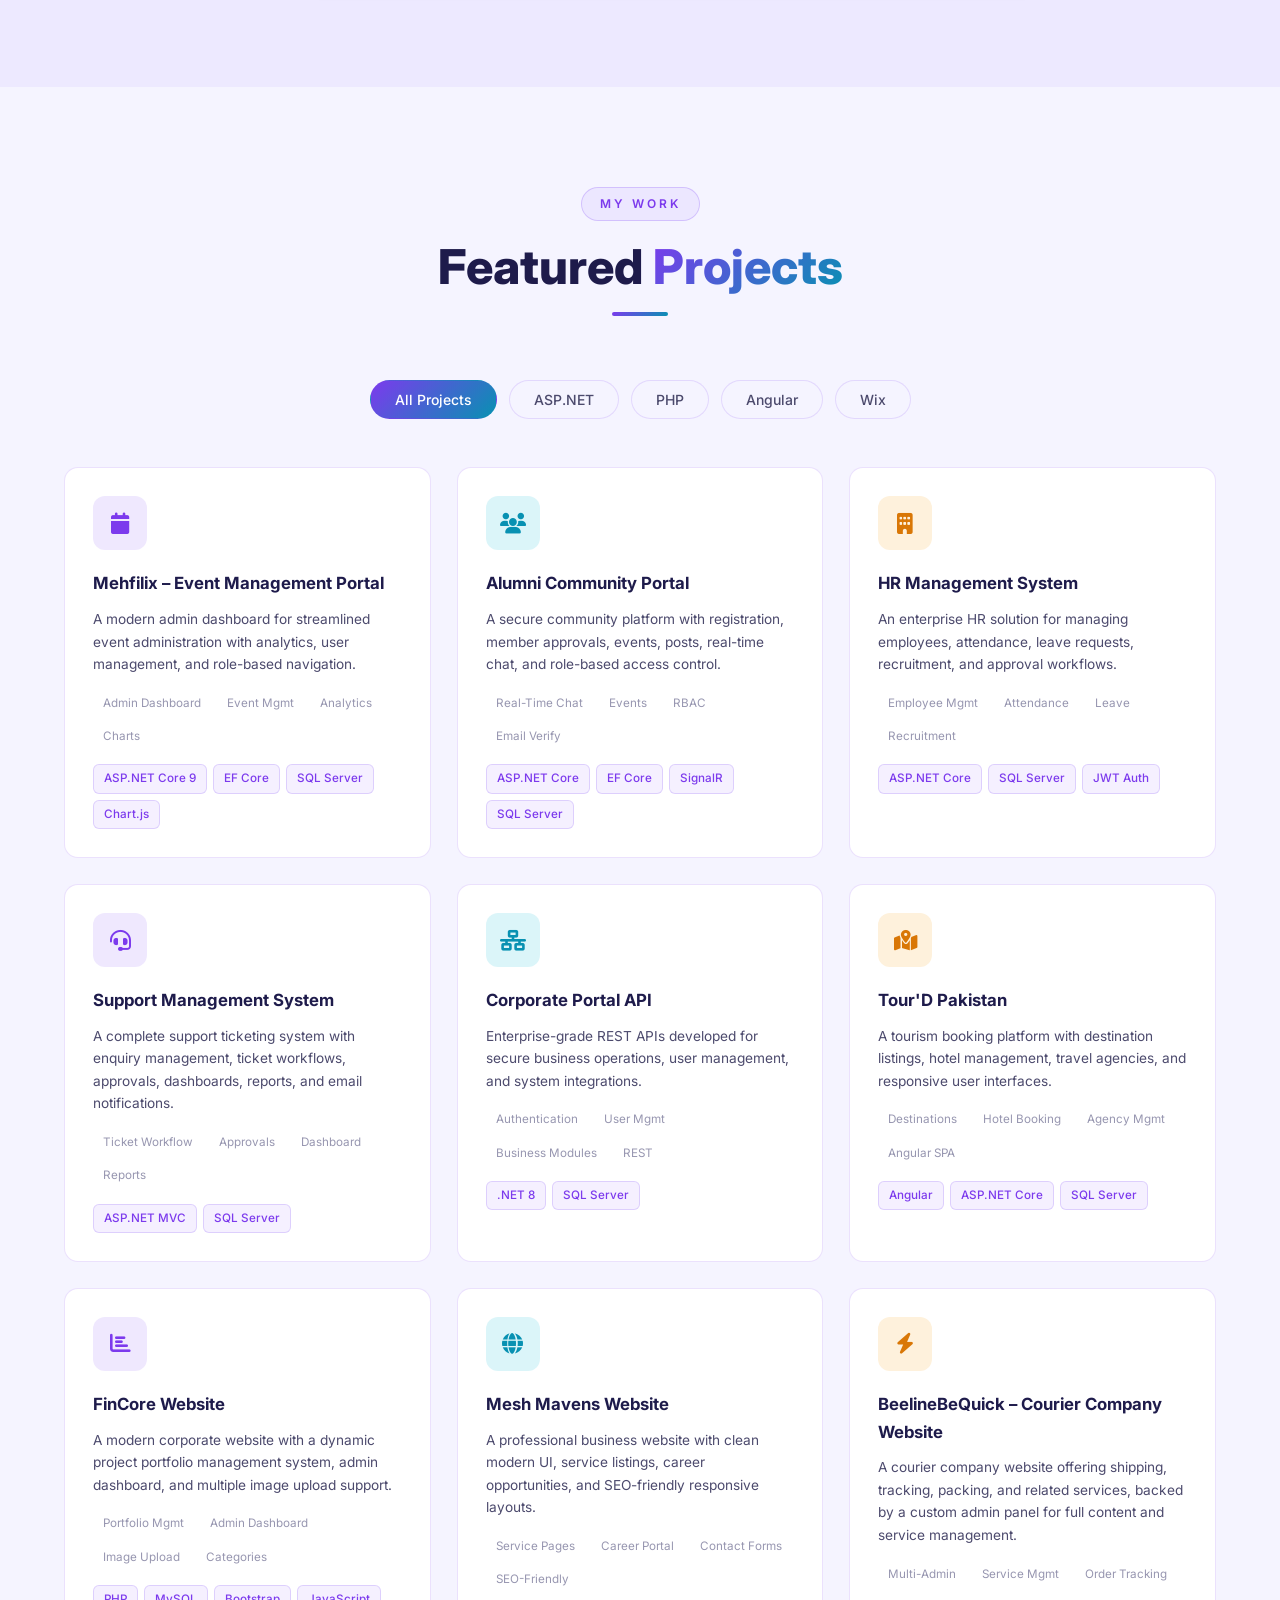
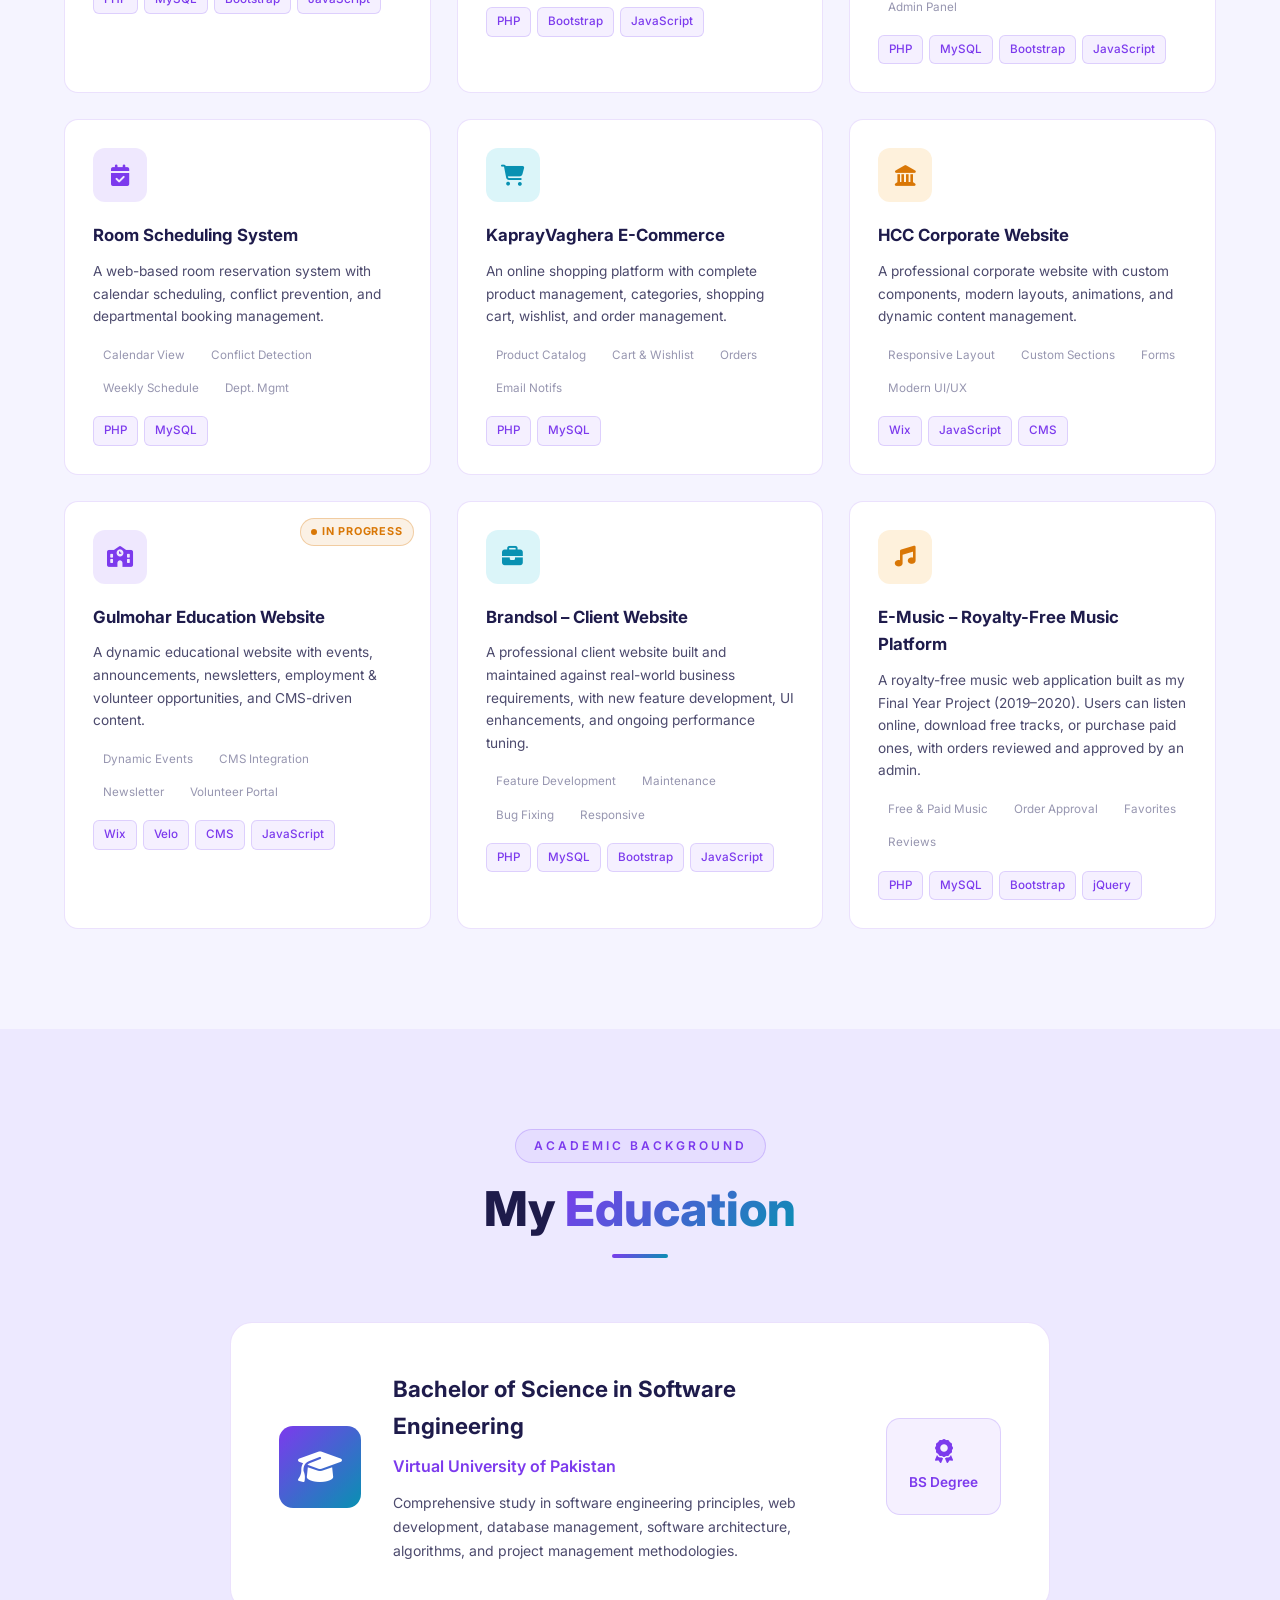
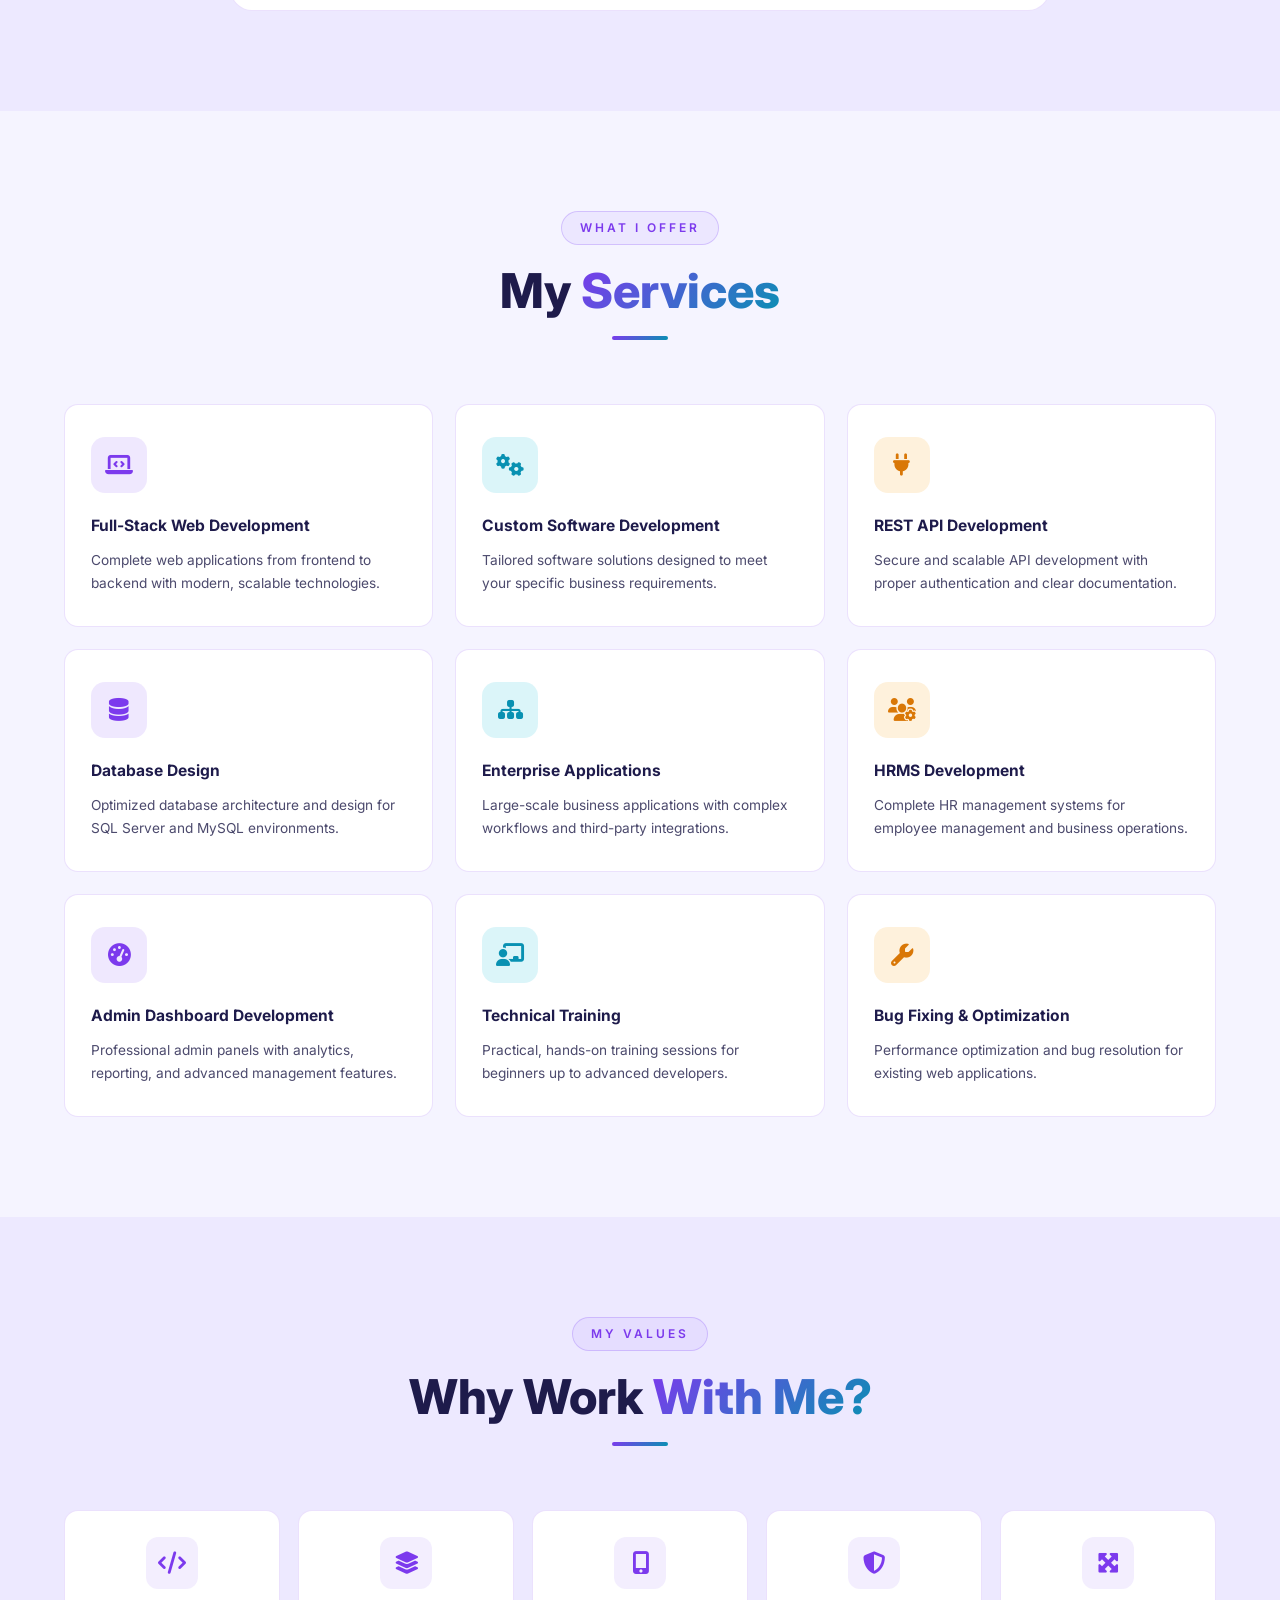
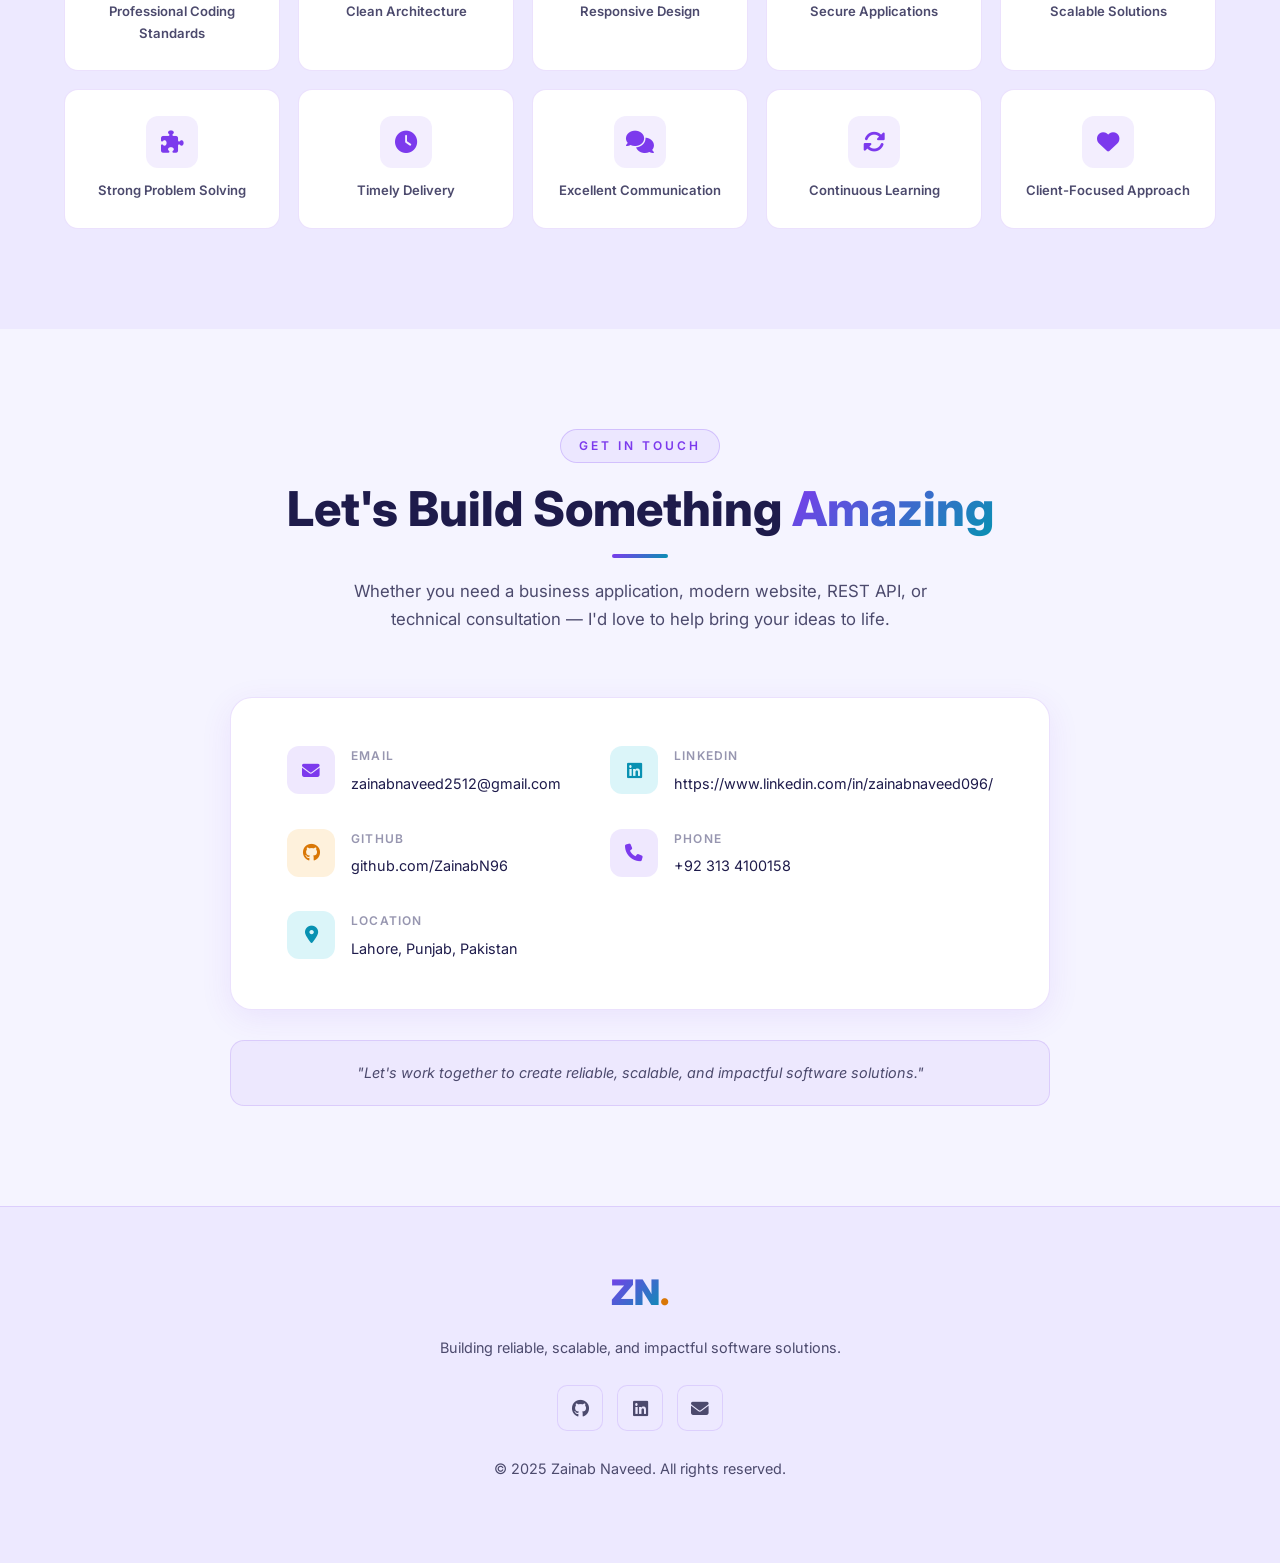
==== commit 2d5fc14b: "Update contact information and job roles in index.html; enhance timeline styles in style.css" ====
--- a/index.html
+++ b/index.html
@@ -125,8 +125,9 @@
             <div class="highlight-item"><i class="fas fa-check-circle"></i><span>Technical Training</span></div>
           </div>
           <div class="about-info">
-            <div class="info-item"><i class="fas fa-envelope"></i><span>zainabnaveed.hcc@gmail.com</span></div>
-            <div class="info-item"><i class="fas fa-map-marker-alt"></i><span>Pakistan</span></div>
+            <div class="info-item"><i class="fas fa-envelope"></i><span>zainabnaveed2512@gmail.com</span></div>
+            <div class="info-item"><i class="fas fa-phone"></i><span>+92 313 4100158</span></div>
+            <div class="info-item"><i class="fas fa-map-marker-alt"></i><span>Lahore, Punjab, Pakistan</span></div>
             <div class="info-item"><i class="fas fa-graduation-cap"></i><span>BS Software Engineering — Virtual University of Pakistan</span></div>
           </div>
         </div>
@@ -274,20 +275,20 @@
           <div class="timeline-dot"><i class="fas fa-briefcase"></i></div>
           <div class="timeline-content">
             <div class="timeline-header">
-              <h3>Senior Full-Stack Developer</h3>
+              <h3>Assistant Manager – Training &amp; Development</h3>
               <span class="timeline-company">HCC Technology Foundation</span>
-              <span class="timeline-period"><i class="fas fa-circle"></i> Current</span>
+              <span class="timeline-period"><i class="fas fa-circle"></i> Sep 2022 – Present</span>
             </div>
             <ul class="timeline-list">
               <li>Develop enterprise-level web applications using Microsoft technologies</li>
               <li>Design and maintain SQL Server databases and data models</li>
               <li>Build secure REST APIs with JWT authentication &amp; authorization</li>
-              <li>Create responsive, accessible user interfaces</li>
+              <li>Deliver practical, hands-on technical training for students and professionals</li>
               <li>Optimize application performance and resolve technical issues</li>
               <li>Collaborate with development teams on project planning &amp; implementation</li>
             </ul>
             <div class="timeline-tech">
-              <span>ASP.NET Core</span><span>Angular</span><span>SQL Server</span><span>REST APIs</span><span>JWT</span>
+              <span>ASP.NET Core</span><span>Angular</span><span>SQL Server</span><span>REST APIs</span><span>JWT</span><span>Technical Training</span>
             </div>
           </div>
         </div>
@@ -298,6 +299,7 @@
             <div class="timeline-header">
               <h3>Associate Technical Consultant</h3>
               <span class="timeline-company">HCC-ME</span>
+              <span class="timeline-period">Sep 2022 – Present</span>
             </div>
             <ul class="timeline-list">
               <li>Requirement analysis and full-cycle software development</li>
@@ -313,22 +315,39 @@
         </div>
 
         <div class="timeline-item reveal-up delay-2">
-          <div class="timeline-dot accent"><i class="fas fa-chalkboard-teacher"></i></div>
+          <div class="timeline-dot accent"><i class="fas fa-laptop-code"></i></div>
           <div class="timeline-content">
             <div class="timeline-header">
-              <h3>Lead Technical Trainer</h3>
+              <h3>Software Engineering Intern</h3>
               <span class="timeline-company">HCC Technology Foundation</span>
-            </div>
-            <p>Delivering practical, hands-on technical training for students and professionals through real-world projects.</p>
-            <div class="courses-grid">
-              <span class="course-tag">HTML &amp; CSS</span>
-              <span class="course-tag">Bootstrap</span>
-              <span class="course-tag">JavaScript</span>
-              <span class="course-tag">Angular</span>
-              <span class="course-tag">Python</span>
-              <span class="course-tag">Shopify</span>
-              <span class="course-tag">WordPress</span>
-              <span class="course-tag">Software Dev Fundamentals</span>
+              <span class="timeline-period">Jun 2022 – Aug 2022</span>
+            </div>
+            <ul class="timeline-list">
+              <li>Assisted in developing internal web applications under senior developer guidance</li>
+              <li>Worked on frontend UI components and backend business logic</li>
+              <li>Participated in code reviews and team planning sessions</li>
+            </ul>
+            <div class="timeline-tech">
+              <span>ASP.NET</span><span>HTML/CSS</span><span>JavaScript</span><span>SQL Server</span>
+            </div>
+          </div>
+        </div>
+
+        <div class="timeline-item reveal-up">
+          <div class="timeline-dot success"><i class="fas fa-terminal"></i></div>
+          <div class="timeline-content">
+            <div class="timeline-header">
+              <h3>C# Developer</h3>
+              <span class="timeline-company">RedCod Technologies</span>
+              <span class="timeline-period">Nov 2020 – Jan 2021</span>
+            </div>
+            <ul class="timeline-list">
+              <li>Developed desktop and web application components using C# and .NET</li>
+              <li>Collaborated with the team on software design and implementation</li>
+              <li>Contributed to bug fixing and code quality improvements</li>
+            </ul>
+            <div class="timeline-tech">
+              <span>C#</span><span>.NET</span><span>SQL Server</span>
             </div>
           </div>
         </div>
@@ -855,10 +874,17 @@
               </div>
             </div>
             <div class="contact-item">
-              <div class="contact-icon"><i class="fas fa-map-marker-alt"></i></div>
+              <div class="contact-icon"><i class="fas fa-phone"></i></div>
+              <div class="contact-details">
+                <h4>Phone</h4>
+                <a href="tel:+923134100158">+92 313 4100158</a>
+              </div>
+            </div>
+            <div class="contact-item">
+              <div class="contact-icon secondary"><i class="fas fa-map-marker-alt"></i></div>
               <div class="contact-details">
                 <h4>Location</h4>
-                <span>Pakistan</span>
+                <span>Lahore, Punjab, Pakistan</span>
               </div>
             </div>
           </div>
--- a/style.css
+++ b/style.css
@@ -649,6 +649,10 @@
   border-color: var(--color-accent); color: var(--color-accent);
   box-shadow: 0 0 0 5px rgba(217,119,6,0.10), 0 4px 14px rgba(217,119,6,0.18);
 }
+.timeline-dot.success {
+  border-color: var(--color-success); color: var(--color-success);
+  box-shadow: 0 0 0 5px rgba(5,150,105,0.10), 0 4px 14px rgba(5,150,105,0.18);
+}
 
 /* card with colored left border */
 .timeline-content {
@@ -662,6 +666,7 @@
 }
 .timeline-item:nth-child(2) .timeline-content { border-left-color: var(--color-secondary); }
 .timeline-item:nth-child(3) .timeline-content { border-left-color: var(--color-accent); }
+.timeline-item:nth-child(4) .timeline-content { border-left-color: var(--color-success); }
 
 .timeline-content:hover {
   box-shadow: 0 8px 32px rgba(124,58,237,0.13);
@@ -671,6 +676,7 @@
 }
 .timeline-item:nth-child(2) .timeline-content:hover { border-left-color: var(--color-secondary); }
 .timeline-item:nth-child(3) .timeline-content:hover { border-left-color: var(--color-accent); }
+.timeline-item:nth-child(4) .timeline-content:hover { border-left-color: var(--color-success); }
 
 .timeline-header {
   display: flex; flex-wrap: wrap; align-items: center;
@@ -695,6 +701,11 @@
   color: var(--color-accent);
   background: rgba(217,119,6,0.08);
   border-color: rgba(217,119,6,0.18);
+}
+.timeline-item:nth-child(4) .timeline-company {
+  color: var(--color-success);
+  background: rgba(5,150,105,0.08);
+  border-color: rgba(5,150,105,0.18);
 }
 
 .timeline-period {
